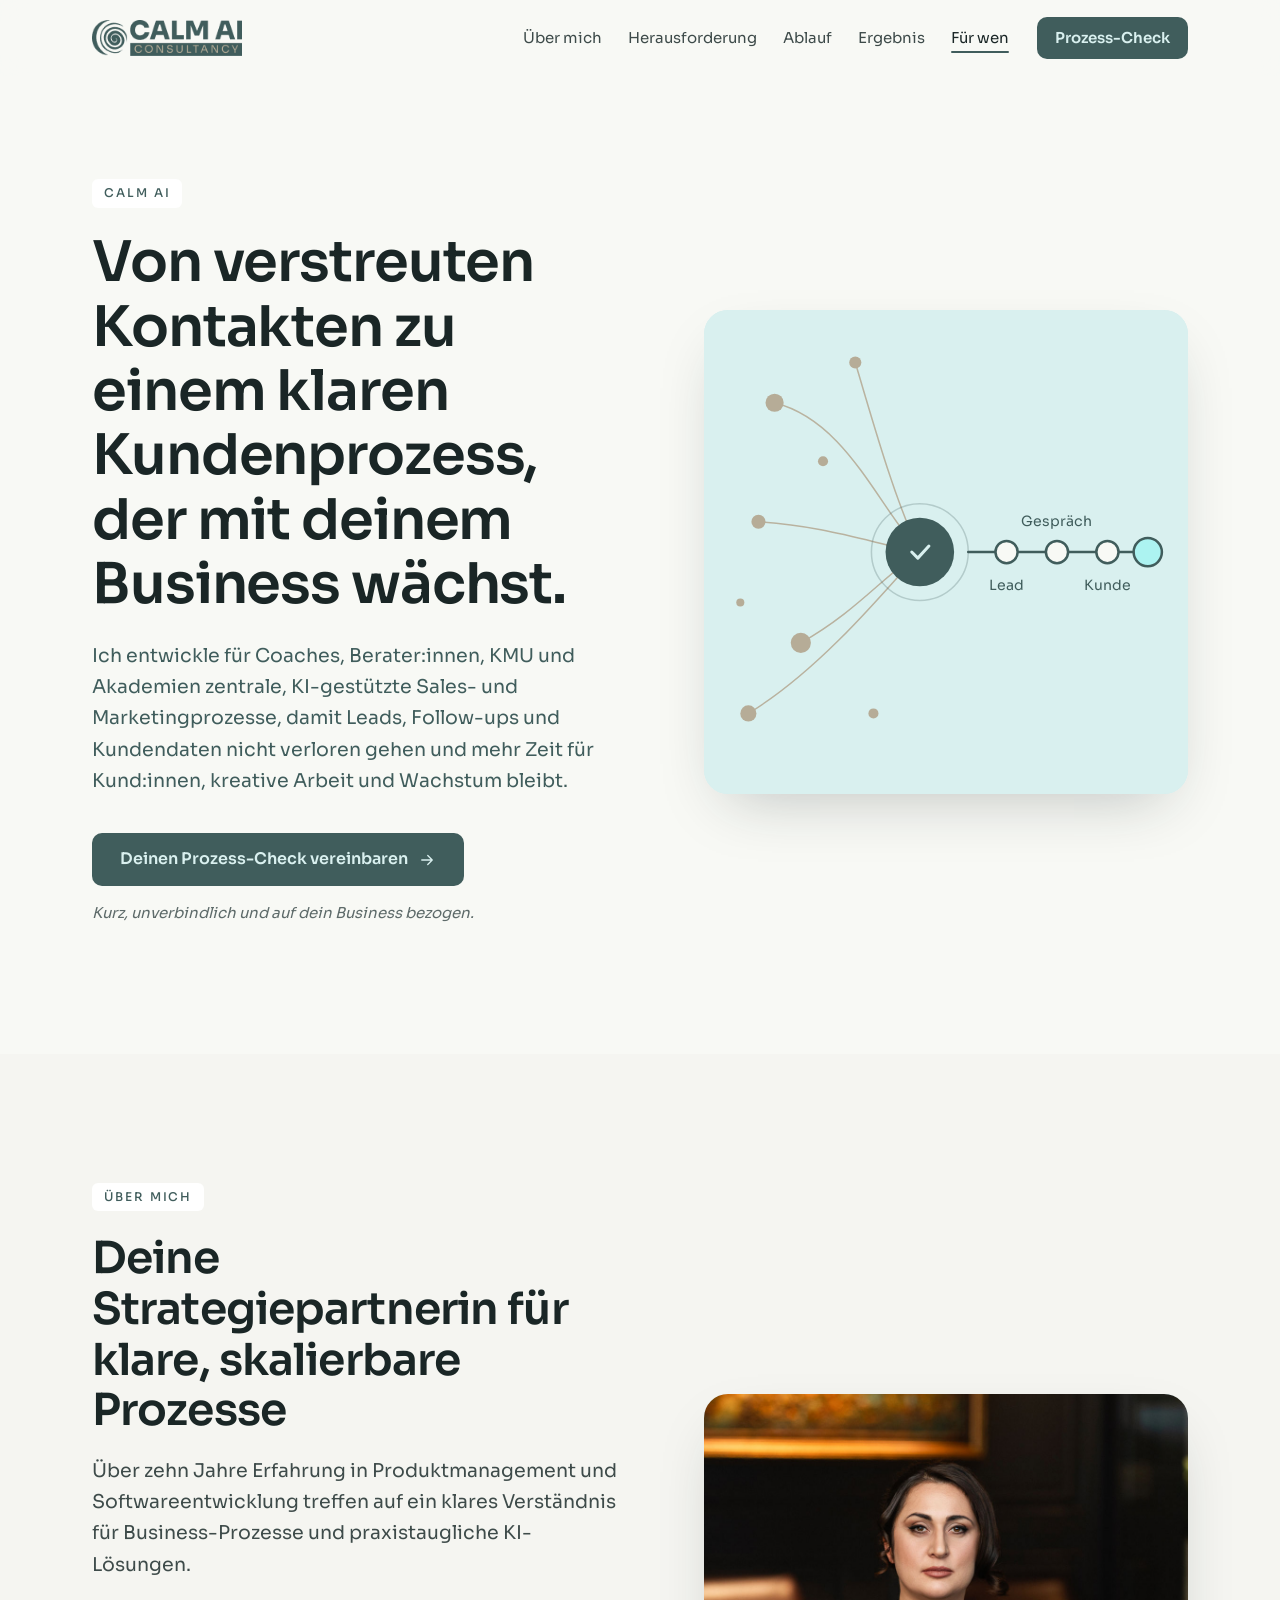
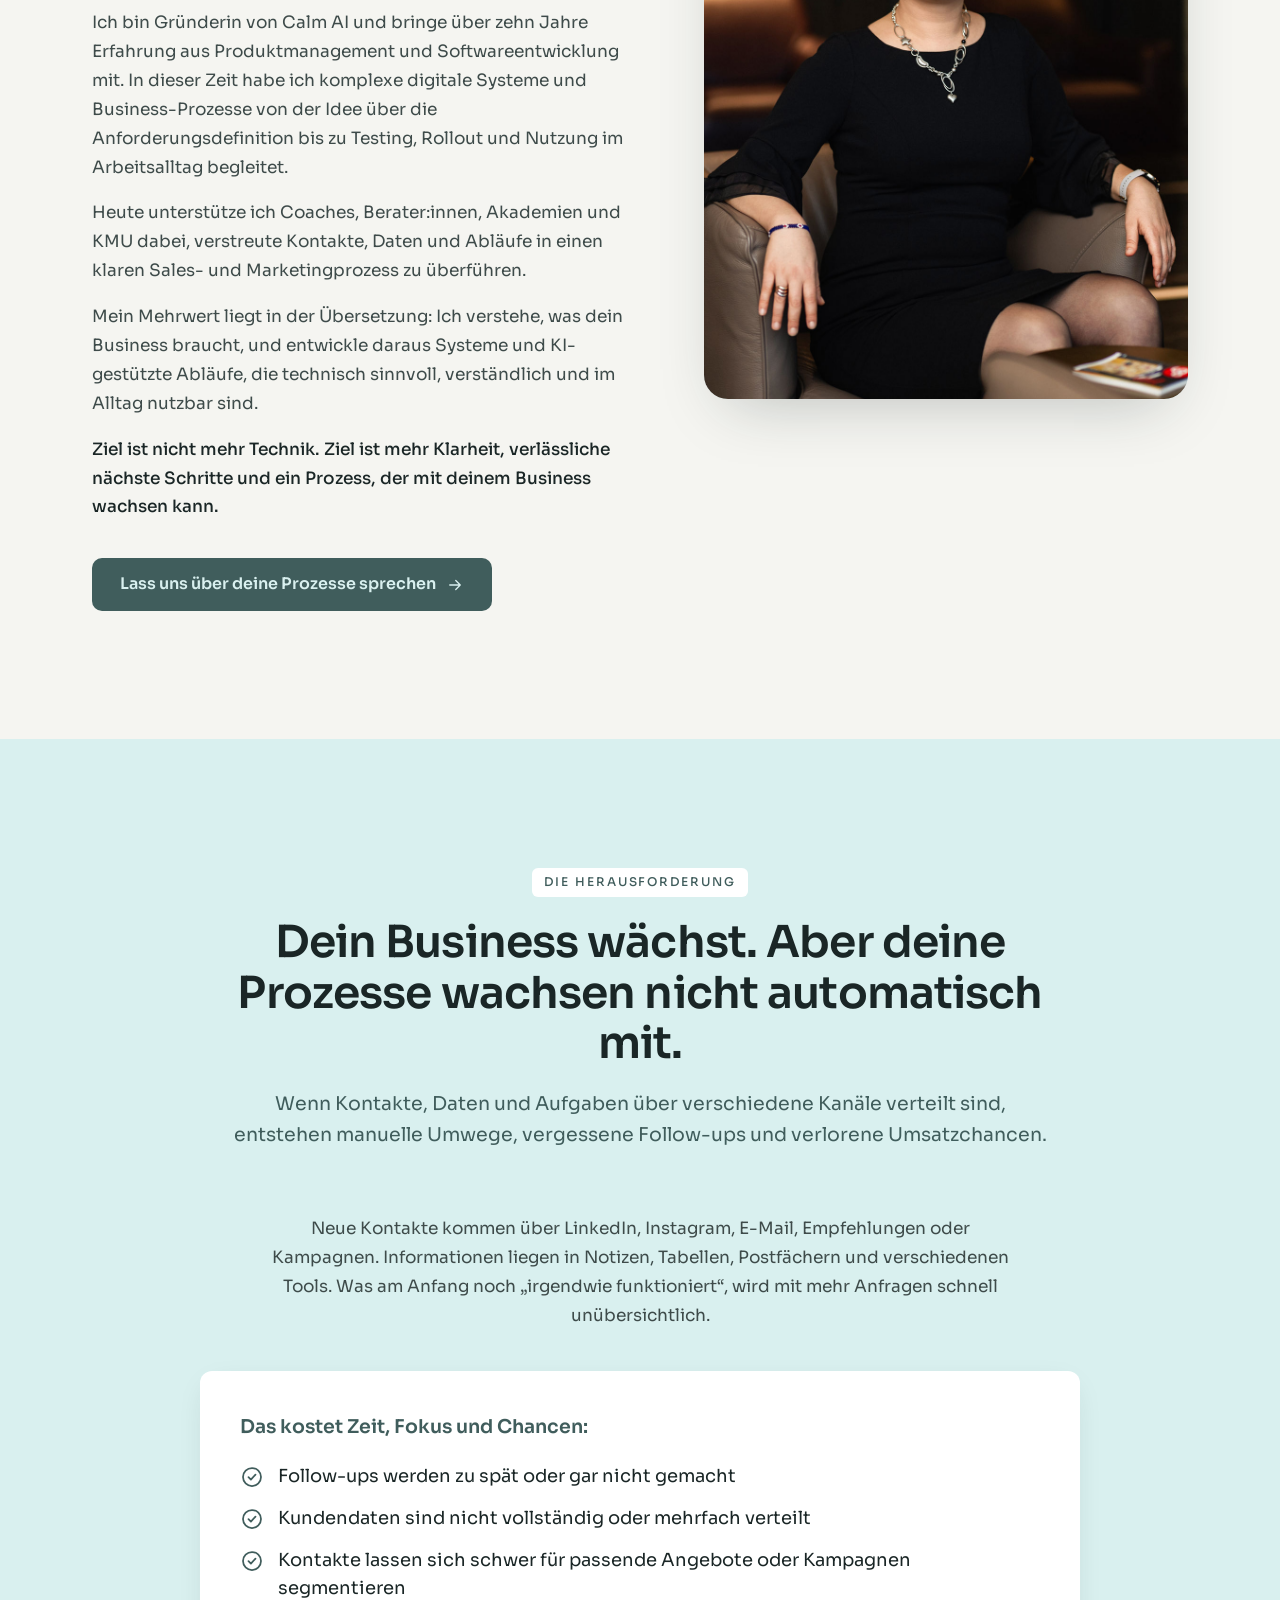
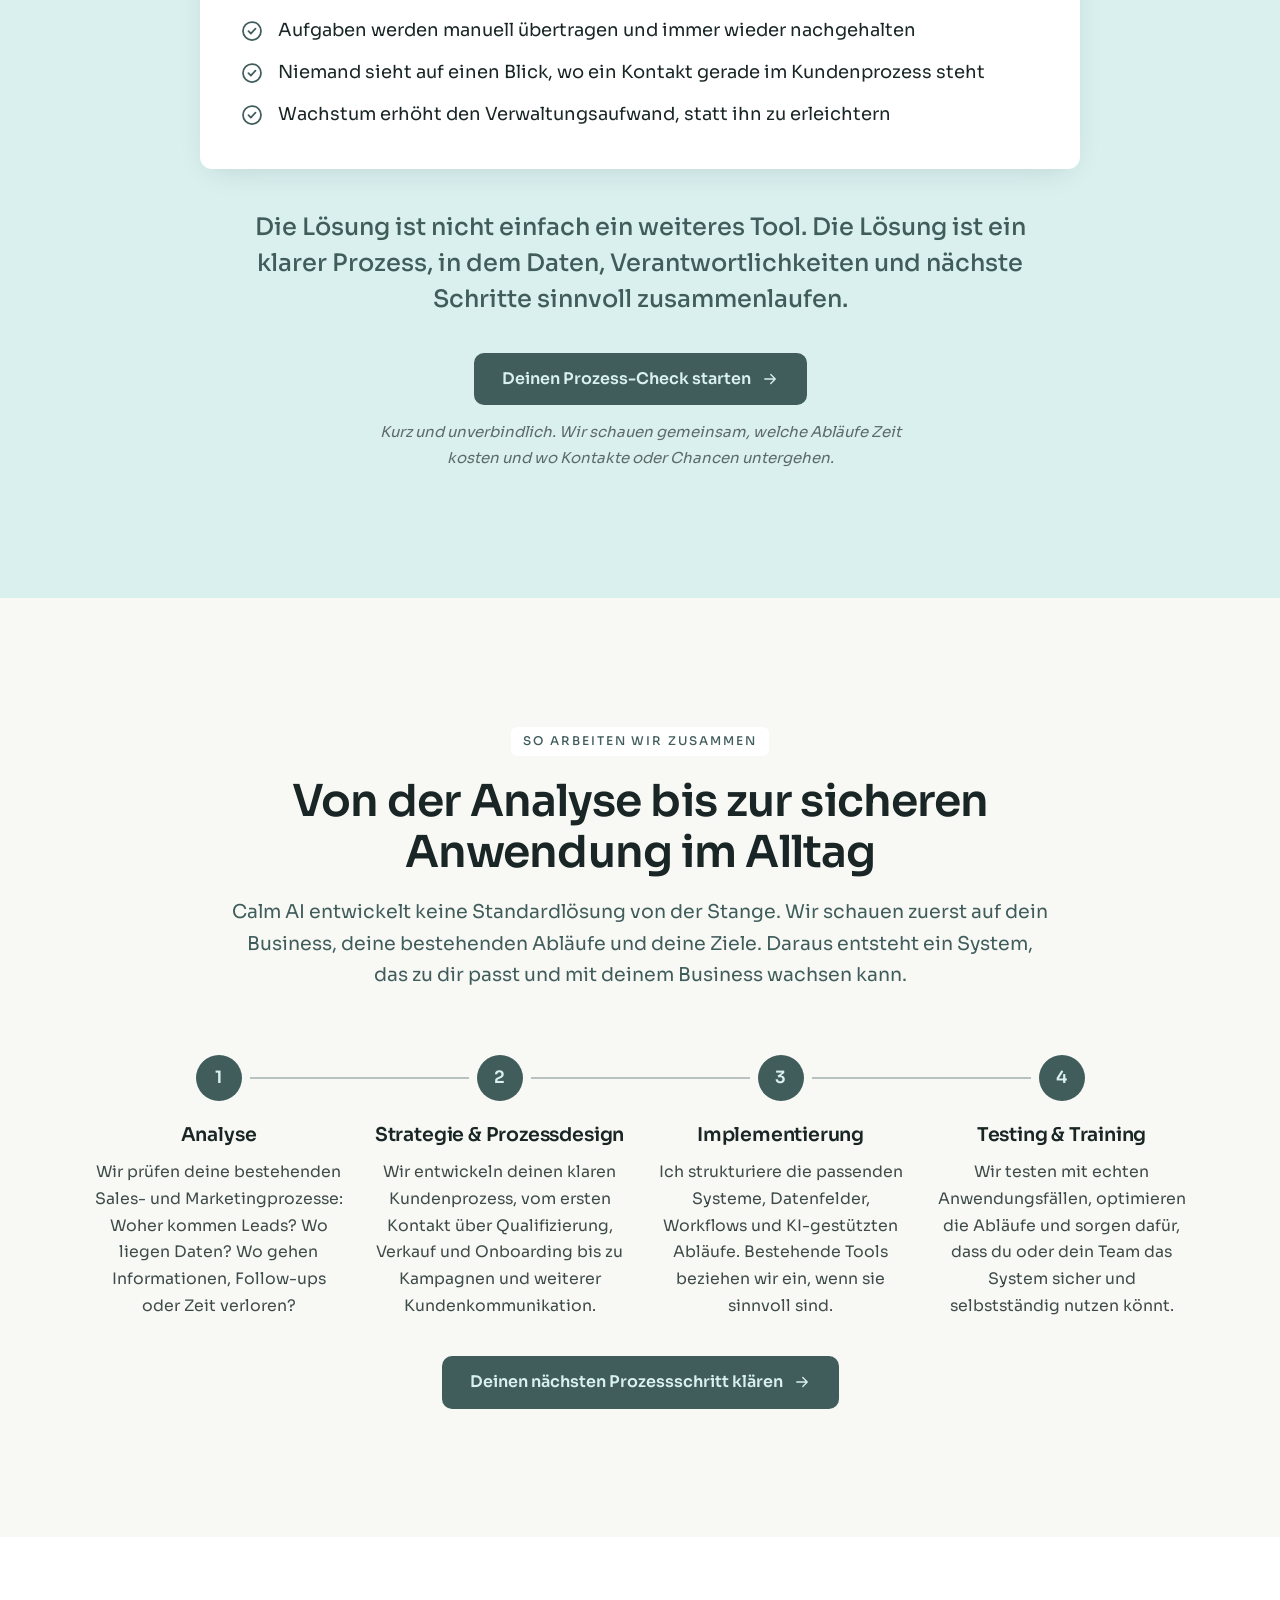
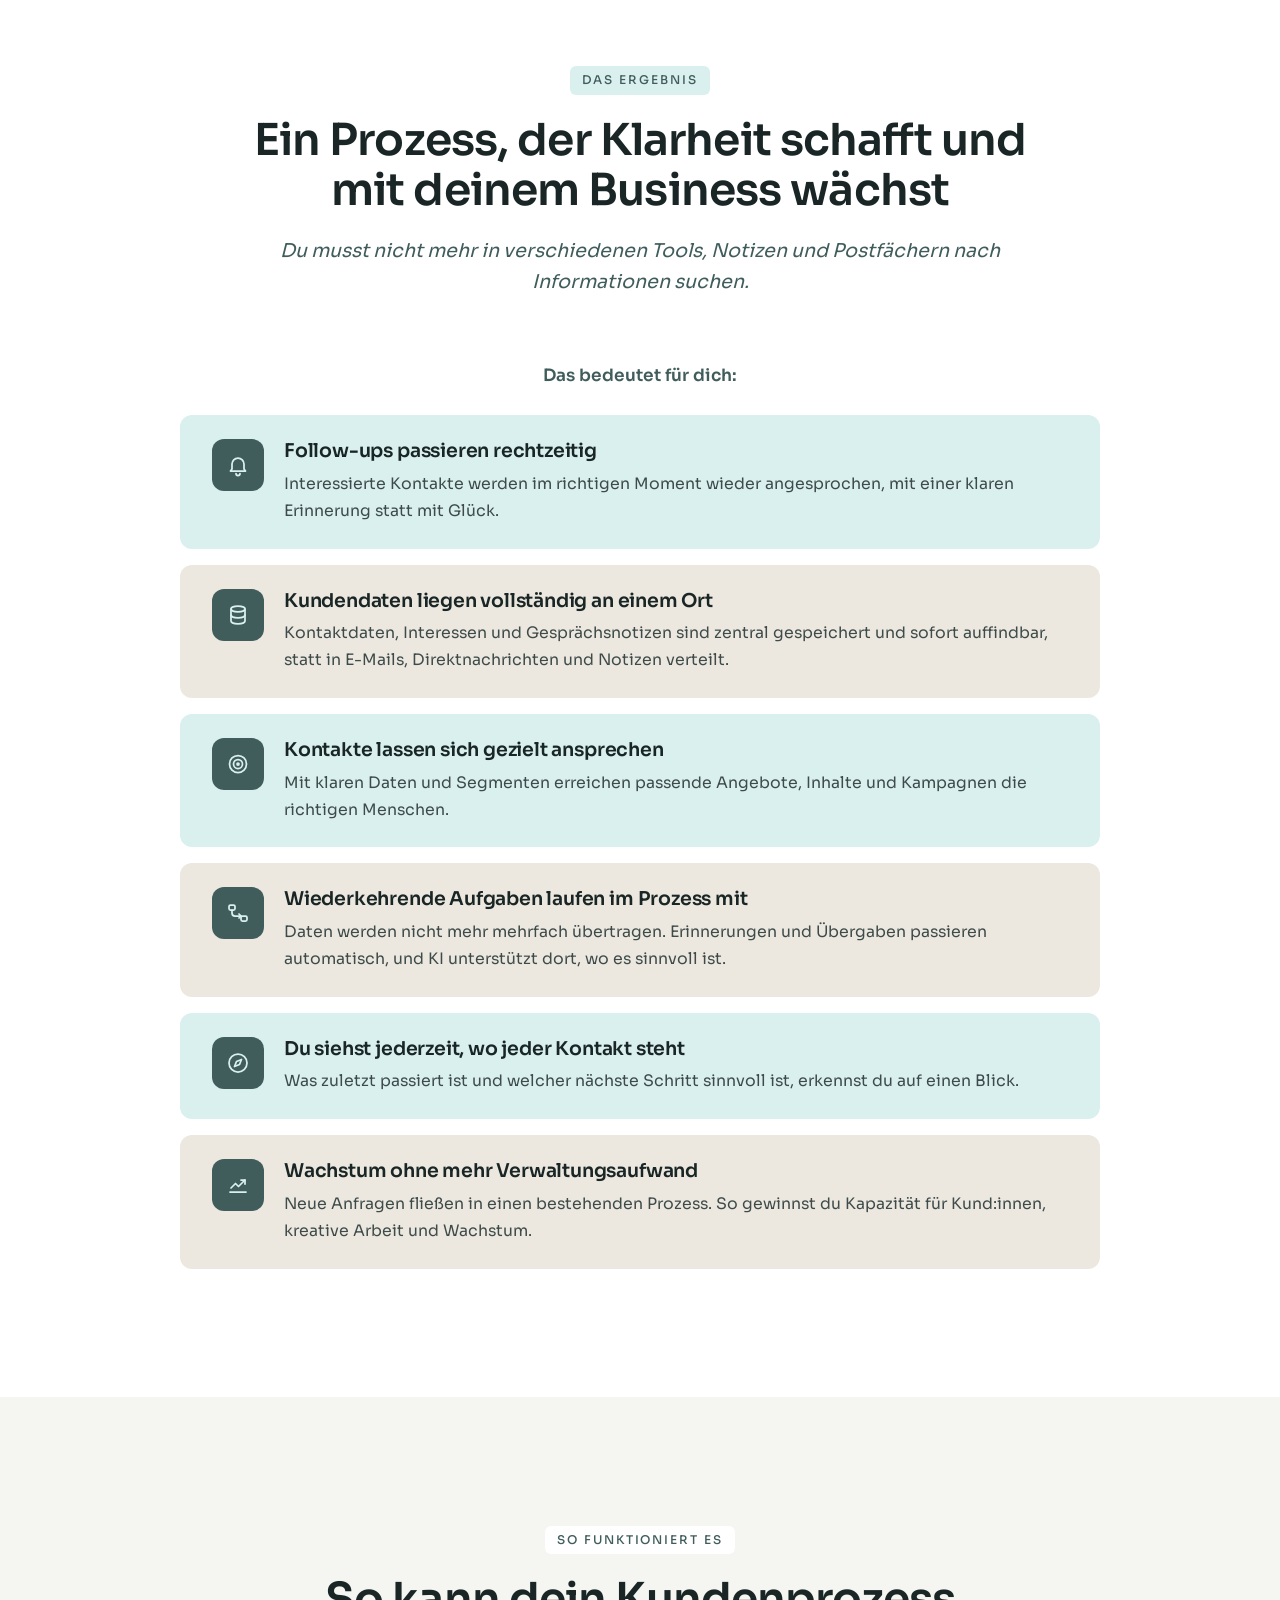
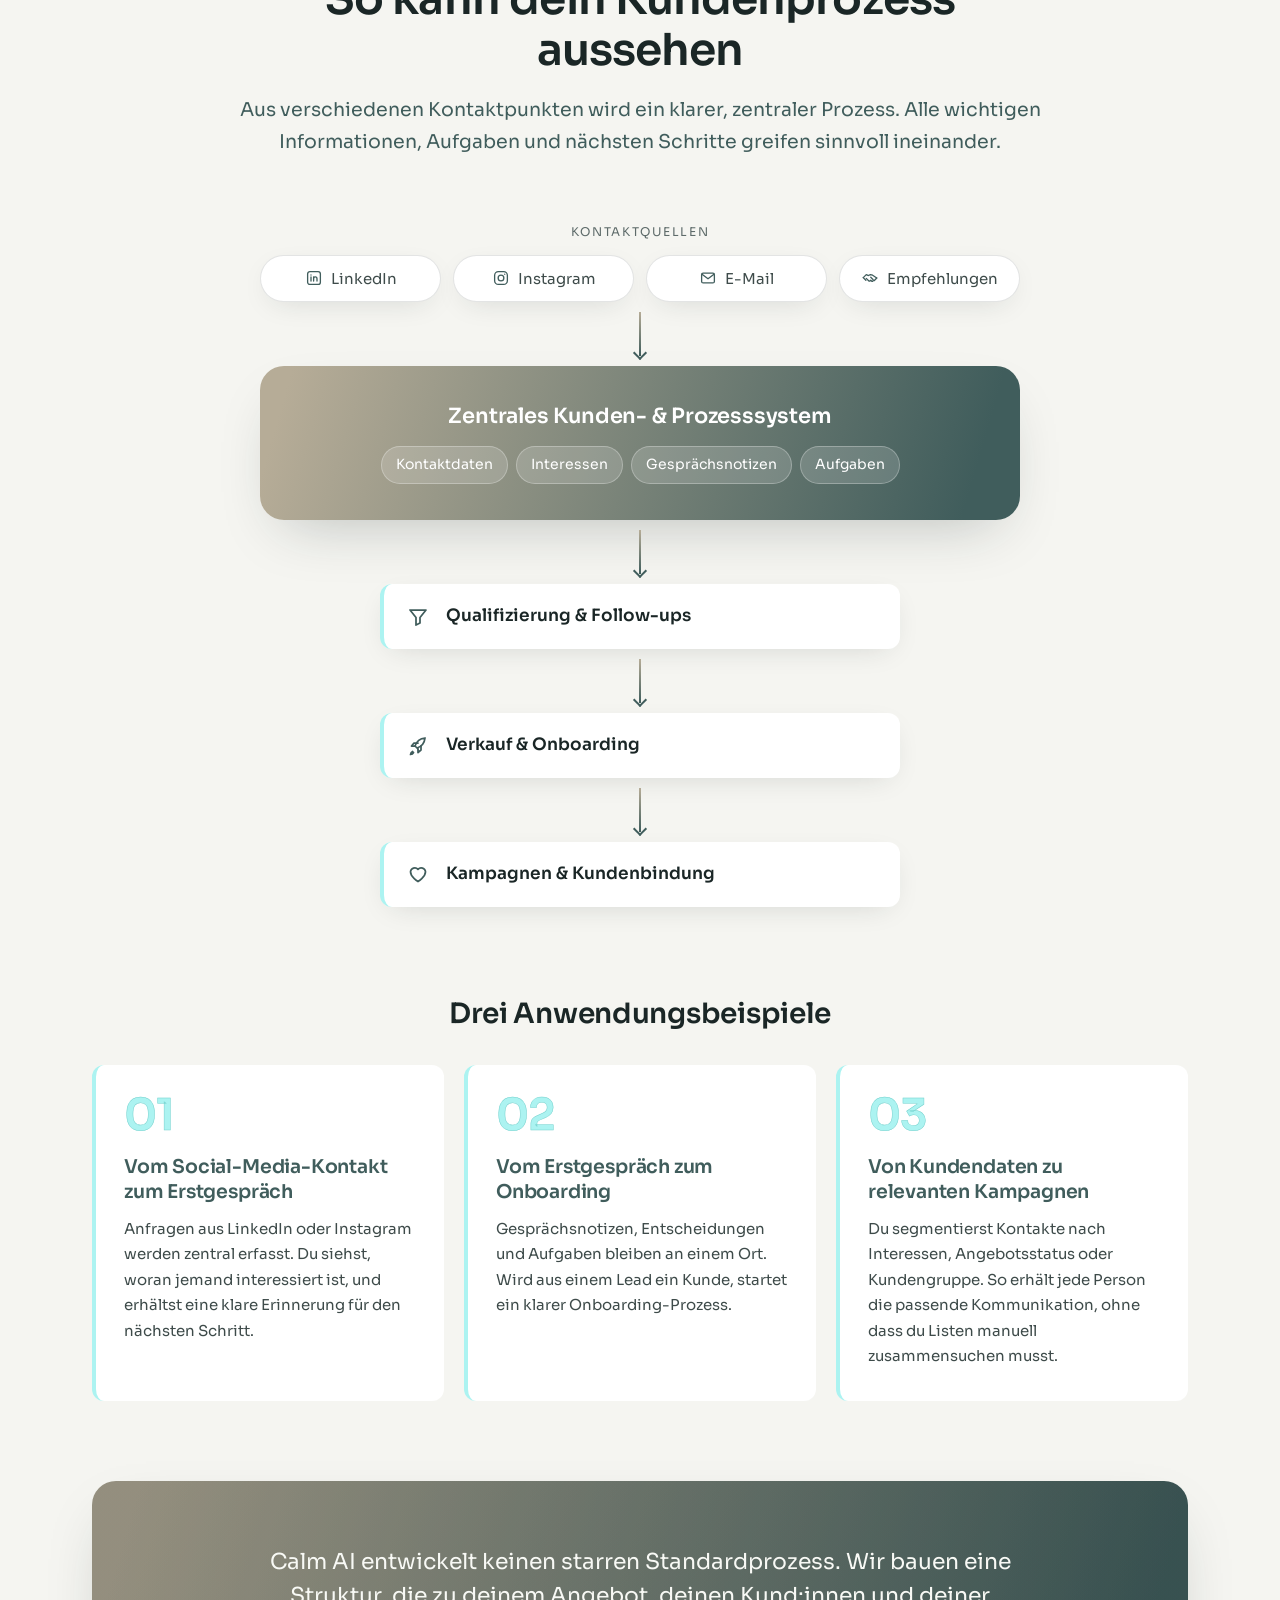
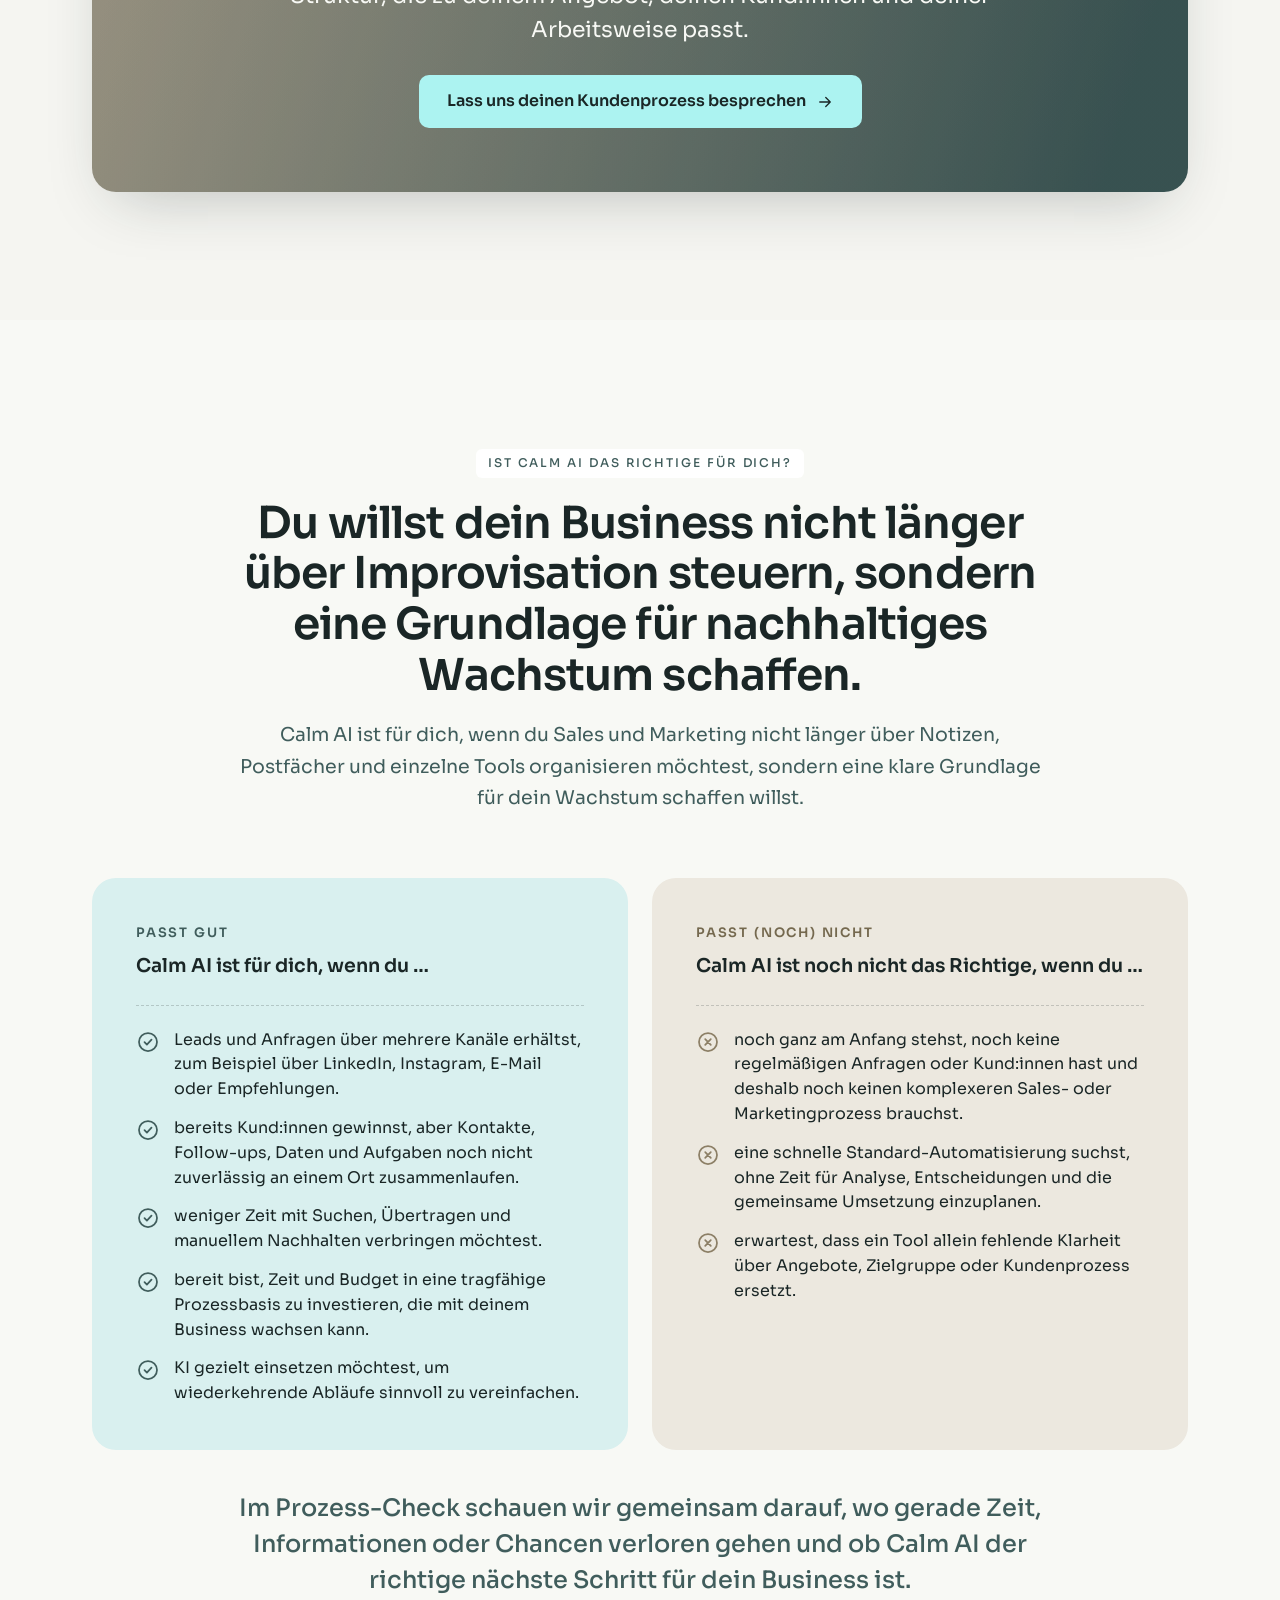
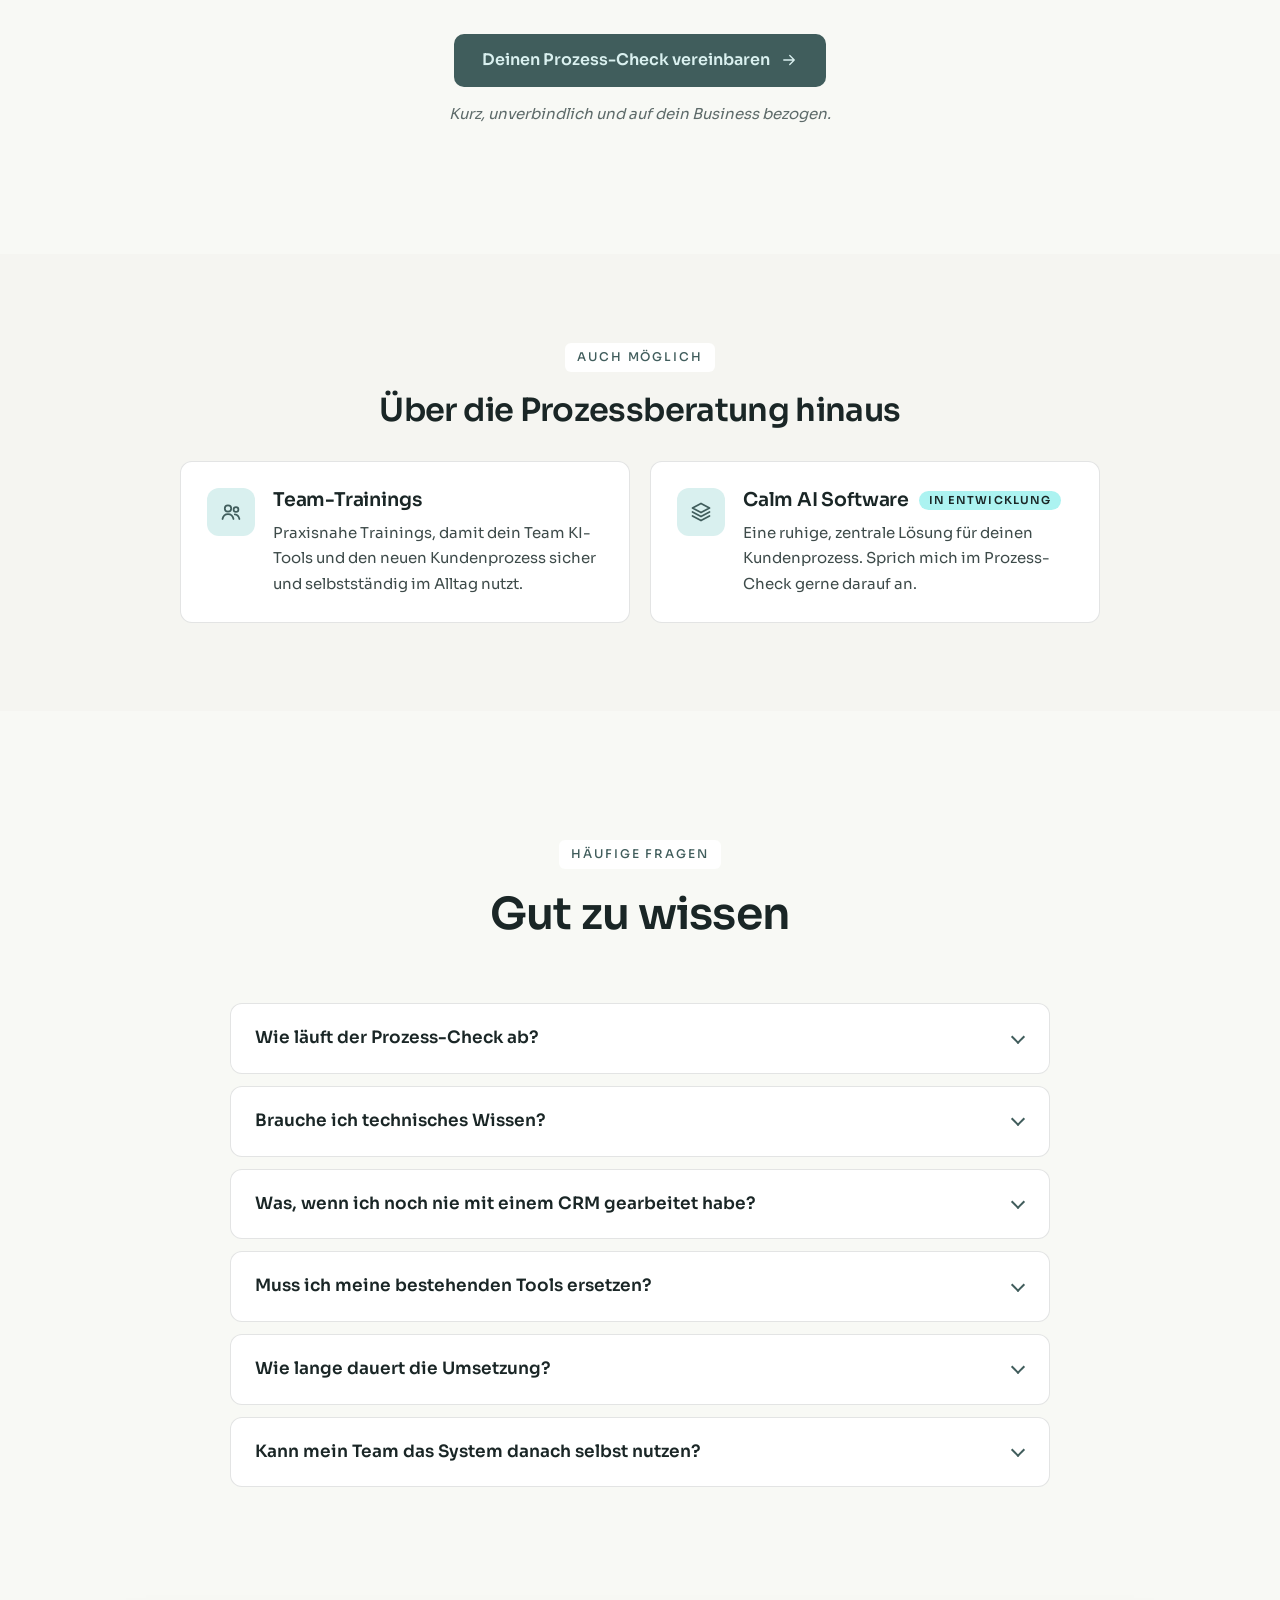
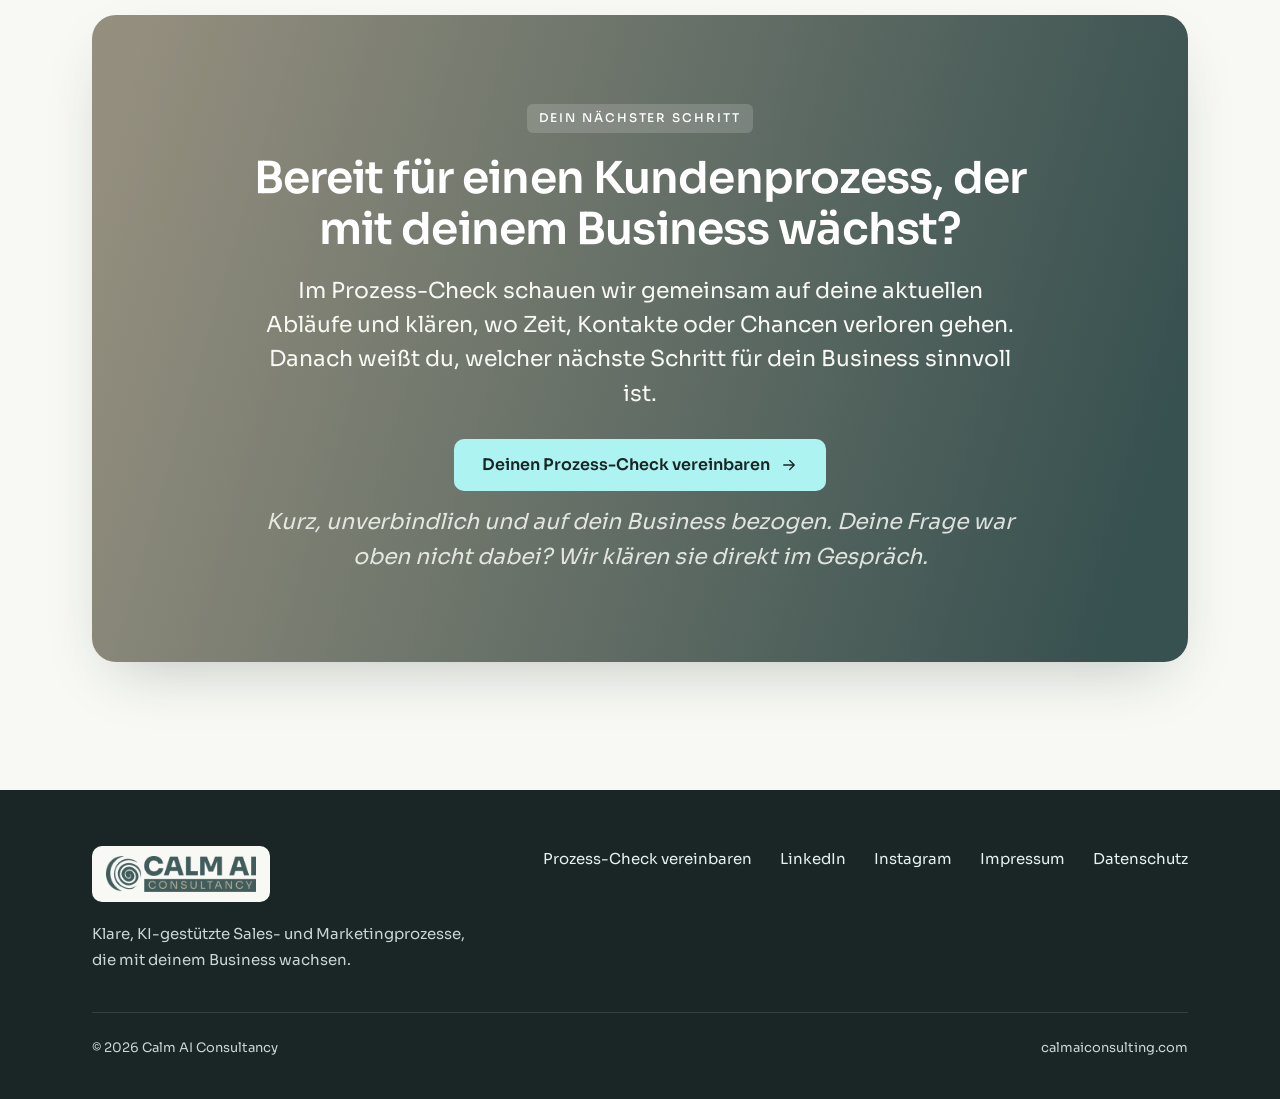
==== public/calm-ai/index.html @ 26cfbd88 "Add Instagram link to Calm AI footer Co-Authored-By: Claude Opus 5.5 <noreply@anthropic.com> Claude-" ====
<!doctype html>
<html lang="de">
<head>
  <meta charset="utf-8">
  <meta name="viewport" content="width=device-width, initial-scale=1">
  <title>Calm AI | Klare, KI-gestützte Sales- und Marketingprozesse</title>
  <meta name="description" content="Calm AI entwickelt für Coaches, Berater:innen, KMU und Akademien zentrale, KI-gestützte Sales- und Marketingprozesse. Vereinbare deinen unverbindlichen Prozess-Check.">
  <link rel="canonical" href="https://calmaiconsulting.com/">
  <meta name="theme-color" content="#F8F9F5">

  <meta property="og:type" content="website">
  <meta property="og:locale" content="de_DE">
  <meta property="og:site_name" content="Calm AI">
  <meta property="og:title" content="Calm AI | Von verstreuten Kontakten zu einem klaren Kundenprozess">
  <meta property="og:description" content="Zentrale, KI-gestützte Sales- und Marketingprozesse, damit Leads, Follow-ups und Kundendaten nicht verloren gehen.">
  <meta property="og:url" content="https://calmaiconsulting.com/">
  <meta property="og:image" content="https://calmaiconsulting.com/assets/img/founder.jpg">

  <link rel="icon" href="assets/img/favicon.svg" type="image/svg+xml">
  <link rel="preload" href="assets/fonts/sora-latin-wght-normal.woff2" as="font" type="font/woff2" crossorigin>
  <link rel="stylesheet" href="assets/css/style.css">

  <script type="application/ld+json">
  {
    "@context": "https://schema.org",
    "@type": "ProfessionalService",
    "name": "Calm AI Consultancy",
    "url": "https://calmaiconsulting.com/",
    "description": "Zentrale, KI-gestützte Sales- und Marketingprozesse für Coaches, Berater:innen, KMU und Akademien.",
    "areaServed": "DE",
    "sameAs": ["https://linkedin.com/company/calm-ai", "https://www.instagram.com/maya.calm.ai.consulting/"]
  }
  </script>
</head>
<body>
  <a class="skip-link" href="#main">Zum Inhalt springen</a>

  <!-- Line-icon set (reusable on other landing pages: <svg class="icon"><use href="#i-check"/></svg>) -->
  <svg width="0" height="0" style="position:absolute" aria-hidden="true">
    <symbol id="i-check" viewBox="0 0 24 24"><circle cx="12" cy="12" r="9"/><path d="m8.5 12.2 2.4 2.4 4.6-5"/></symbol>
    <symbol id="i-x" viewBox="0 0 24 24"><circle cx="12" cy="12" r="9"/><path d="m9.2 9.2 5.6 5.6M14.8 9.2l-5.6 5.6"/></symbol>
    <symbol id="i-arrow" viewBox="0 0 24 24"><path d="M5 12h14M13 6l6 6-6 6"/></symbol>
    <symbol id="i-bell" viewBox="0 0 24 24"><path d="M6 16V11a6 6 0 1 1 12 0v5l1.5 2h-15L6 16Z"/><path d="M10 20.5a2 2 0 0 0 4 0"/></symbol>
    <symbol id="i-database" viewBox="0 0 24 24"><ellipse cx="12" cy="6" rx="7" ry="2.8"/><path d="M5 6v6c0 1.5 3.1 2.8 7 2.8s7-1.3 7-2.8V6"/><path d="M5 12v6c0 1.5 3.1 2.8 7 2.8s7-1.3 7-2.8v-6"/></symbol>
    <symbol id="i-target" viewBox="0 0 24 24"><circle cx="12" cy="12" r="8.5"/><circle cx="12" cy="12" r="4.5"/><circle cx="12" cy="12" r="1"/></symbol>
    <symbol id="i-flow" viewBox="0 0 24 24"><rect x="3" y="4" width="6" height="5" rx="1.5"/><rect x="15" y="15" width="6" height="5" rx="1.5"/><path d="M6 9v3a3 3 0 0 0 3 3h6"/><path d="m13 13 2 2-2 2"/></symbol>
    <symbol id="i-compass" viewBox="0 0 24 24"><circle cx="12" cy="12" r="9"/><path d="m15.5 8.5-2 5-5 2 2-5 5-2Z"/></symbol>
    <symbol id="i-growth" viewBox="0 0 24 24"><path d="M4 19h16"/><path d="m5 15 4.5-4.5 3 3L19 7"/><path d="M15 7h4v4"/></symbol>
    <symbol id="i-users" viewBox="0 0 24 24"><circle cx="9" cy="8.5" r="3.2"/><path d="M3.5 19c.6-3.2 2.8-5 5.5-5s4.9 1.8 5.5 5"/><circle cx="17" cy="9.5" r="2.4"/><path d="M15.8 14.3c2.3.2 4 1.8 4.6 4.7"/></symbol>
    <symbol id="i-layers" viewBox="0 0 24 24"><path d="m12 3.5 8.5 4.5-8.5 4.5L3.5 8 12 3.5Z"/><path d="m3.5 12 8.5 4.5 8.5-4.5"/><path d="m3.5 16 8.5 4.5 8.5-4.5"/></symbol>
    <symbol id="i-linkedin" viewBox="0 0 24 24"><rect x="3.5" y="3.5" width="17" height="17" rx="3"/><path d="M8 10.5V16M8 8v.01M11.5 16v-5.5M11.5 13c0-1.7 1-2.6 2.3-2.6s2.2.9 2.2 2.6v3"/></symbol>
    <symbol id="i-instagram" viewBox="0 0 24 24"><rect x="3.5" y="3.5" width="17" height="17" rx="5"/><circle cx="12" cy="12" r="3.8"/><path d="M17 7v.01"/></symbol>
    <symbol id="i-mail" viewBox="0 0 24 24"><rect x="3.5" y="5.5" width="17" height="13" rx="2"/><path d="m4 7 8 6 8-6"/></symbol>
    <symbol id="i-handshake" viewBox="0 0 24 24"><path d="M3 11.5 7 7.5l3 1.2 2.5-1.2 3 .8L21 12"/><path d="m7 12.5 3.2 3.2a1.5 1.5 0 0 0 2.1 0l.7-.7 1 1a1.4 1.4 0 0 0 2-2L13 11"/><path d="M3 11.5 6.5 15M21 12l-3.2 3.3"/></symbol>
    <symbol id="i-filter" viewBox="0 0 24 24"><path d="M4 5h16l-6 7.5V18l-4 2v-7.5L4 5Z"/></symbol>
    <symbol id="i-rocket" viewBox="0 0 24 24"><path d="M12 15 9 12c1.5-4.5 4.5-7.5 10-8-.5 5.5-3.5 8.5-8 10Z"/><path d="M9 12H5.5l2.5-3h4M12 15v3.5l3-2.5v-4"/><path d="M6.5 17.5c-1 .5-1.8 1.5-2 3 1.5-.2 2.5-1 3-2"/></symbol>
    <symbol id="i-heart" viewBox="0 0 24 24"><path d="M12 19.5s-7.5-4.4-7.5-9.7A4.3 4.3 0 0 1 12 7.3a4.3 4.3 0 0 1 7.5 2.5c0 5.3-7.5 9.7-7.5 9.7Z"/></symbol>
    <symbol id="i-play" viewBox="0 0 24 24"><path d="M8 5.5v13l10.5-6.5L8 5.5Z" fill="currentColor"/></symbol>
    <symbol id="i-photo" viewBox="0 0 24 24"><rect x="3.5" y="5" width="17" height="14" rx="2"/><circle cx="9" cy="10" r="1.8"/><path d="m20.5 16-5-5-8 8"/></symbol>
    <symbol id="i-menu" viewBox="0 0 24 24"><path d="M4 7h16M4 12h16M4 17h16"/></symbol>
    <symbol id="i-close" viewBox="0 0 24 24"><path d="M6 6l12 12M18 6 6 18"/></symbol>
  </svg>

  <!-- ============ HEADER ============ -->
  <header class="header" id="top">
    <div class="container header__inner">
      <a class="logo" href="#top" aria-label="Calm AI Consultancy, zum Seitenanfang">
        <img src="assets/img/calmai-logo.png" alt="Calm AI Consultancy" width="188" height="45">
      </a>
      <button class="nav-toggle" type="button" aria-expanded="false" aria-controls="site-nav" aria-label="Menü öffnen">
        <svg class="icon icon-open"><use href="#i-menu"/></svg>
        <svg class="icon icon-close"><use href="#i-close"/></svg>
      </button>
      <nav class="nav" id="site-nav" aria-label="Hauptnavigation">
        <ul class="nav__list">
          <li><a href="#ueber-mich">Über mich</a></li>
          <li><a href="#herausforderung">Herausforderung</a></li>
          <li><a href="#ablauf">Ablauf</a></li>
          <li><a href="#ergebnis">Ergebnis</a></li>
          <li><a href="#fuer-wen">Für wen</a></li>
        </ul>
        <a class="btn btn--sm" href="prozess-check/">Prozess-Check</a>
      </nav>
    </div>
  </header>

  <main id="main">

    <!-- ============ 1. HERO ============ -->
    <section class="hero" aria-labelledby="hero-title">
      <div class="container split">
        <div>
          <span class="label">Calm AI</span>
          <h1 id="hero-title">Von verstreuten Kontakten zu einem klaren Kundenprozess, der mit deinem Business wächst.</h1>
          <p class="lead">Ich entwickle für Coaches, Berater:innen, KMU und Akademien zentrale, KI-gestützte Sales- und Marketingprozesse, damit Leads, Follow-ups und Kundendaten nicht verloren gehen und mehr Zeit für Kund:innen, kreative Arbeit und Wachstum bleibt.</p>
          <div class="cta">
            <a class="btn" href="prozess-check/">Deinen Prozess-Check vereinbaren <svg class="icon"><use href="#i-arrow"/></svg></a>
            <p class="cta__note">Kurz, unverbindlich und auf dein Business bezogen.</p>
          </div>
        </div>

        <!-- Visual: scattered contacts (sand) become one calm, ordered path (teal) -->
        <div class="hero__visual reveal" aria-hidden="true">
          <svg viewBox="0 0 480 480" preserveAspectRatio="xMidYMid slice">
            <rect width="480" height="480" fill="#D9F0EF"/>
            <g fill="none" stroke="#B6AC97" stroke-width="1.5" stroke-linecap="round" opacity=".9">
              <path d="M70 92C140 110 170 190 214 240"/>
              <path d="M54 210C120 214 170 232 214 240"/>
              <path d="M96 330C150 300 180 262 214 240"/>
              <path d="M150 52C170 120 190 190 214 240"/>
              <path d="M44 400C110 360 170 290 214 240"/>
            </g>
            <g fill="#B6AC97">
              <circle cx="70" cy="92" r="9"/><circle cx="54" cy="210" r="7"/><circle cx="96" cy="330" r="10"/>
              <circle cx="150" cy="52" r="6"/><circle cx="44" cy="400" r="8"/><circle cx="118" cy="150" r="5"/>
              <circle cx="36" cy="290" r="4"/><circle cx="168" cy="400" r="5"/>
            </g>
            <circle cx="214" cy="240" r="34" fill="#405D5C"/>
            <circle cx="214" cy="240" r="48" fill="none" stroke="#405D5C" stroke-opacity=".25" stroke-width="1.5"/>
            <path d="M206 240l6 6 11-12" fill="none" stroke="#D9F0EF" stroke-width="3" stroke-linecap="round" stroke-linejoin="round"/>
            <path d="M262 240H440" stroke="#405D5C" stroke-width="2.5" stroke-linecap="round"/>
            <g fill="#F8F9F5" stroke="#405D5C" stroke-width="2.5">
              <circle cx="300" cy="240" r="11"/><circle cx="350" cy="240" r="11"/><circle cx="400" cy="240" r="11"/>
            </g>
            <circle cx="440" cy="240" r="14" fill="#ACF3F1" stroke="#405D5C" stroke-width="2.5"/>
            <g font-family="Sora, sans-serif" font-size="14" fill="#405D5C" text-anchor="middle">
              <text x="300" y="278">Lead</text><text x="350" y="214">Gespräch</text><text x="400" y="278">Kunde</text>
            </g>
          </svg>
        </div>
      </div>
    </section>

    <!-- ============ OPTIONAL VIDEO (45 to 75 s) ============
         To activate: put the YouTube ID into data-youtube-id and remove the "hidden" attribute.
         The video only loads after a click (youtube-nocookie.com), which keeps the page fast and GDPR friendly. -->
    <section class="video" aria-label="Video: Calm AI in 60 Sekunden" data-youtube-id="" hidden>
      <div class="container">
        <div class="video__frame">
          <button class="video__poster" type="button">
            <span class="video__play"><svg class="icon"><use href="#i-play"/></svg></span>
            <strong>Calm AI in 60 Sekunden</strong>
            <span class="video__hint">Beim Abspielen wird das Video von YouTube geladen. Dabei werden Daten an YouTube übertragen.</span>
          </button>
        </div>
      </div>
    </section>

    <!-- ============ 2. ÜBER MICH ============ -->
    <section class="section section--stone about" id="ueber-mich" aria-labelledby="about-title">
      <div class="container split">
        <div class="about__text reveal">
          <span class="label">Über mich</span>
          <h2 id="about-title">Deine Strategiepartnerin für klare, skalierbare Prozesse</h2>
          <p class="lead">Über zehn Jahre Erfahrung in Produktmanagement und Softwareentwicklung treffen auf ein klares Verständnis für Business-Prozesse und praxistaugliche KI-Lösungen.</p>
          <p>Ich bin Gründerin von Calm AI und bringe über zehn Jahre Erfahrung aus Produktmanagement und Softwareentwicklung mit. In dieser Zeit habe ich komplexe digitale Systeme und Business-Prozesse von der Idee über die Anforderungsdefinition bis zu Testing, Rollout und Nutzung im Arbeitsalltag begleitet.</p>
          <p>Heute unterstütze ich Coaches, Berater:innen, Akademien und KMU dabei, verstreute Kontakte, Daten und Abläufe in einen klaren Sales- und Marketingprozess zu überführen.</p>
          <p>Mein Mehrwert liegt in der Übersetzung: Ich verstehe, was dein Business braucht, und entwickle daraus Systeme und KI-gestützte Abläufe, die technisch sinnvoll, verständlich und im Alltag nutzbar sind.</p>
          <p class="about__claim">Ziel ist nicht mehr Technik. Ziel ist mehr Klarheit, verlässliche nächste Schritte und ein Prozess, der mit deinem Business wachsen kann.</p>
          <div class="cta">
            <a class="btn" href="prozess-check/">Lass uns über deine Prozesse sprechen <svg class="icon"><use href="#i-arrow"/></svg></a>
          </div>
        </div>
        <figure class="portrait reveal" style="margin:0">
          <img src="assets/img/founder.jpg" alt="Porträt der Gründerin von Calm AI" width="1024" height="1433" loading="lazy" style="object-position:50% 20%">
          <div class="portrait__placeholder"><svg class="icon"><use href="#i-photo"/></svg>Porträtfoto folgt<br><small>assets/img/founder.jpg</small></div>
        </figure>
      </div>
    </section>

    <!-- ============ 3. DIE HERAUSFORDERUNG ============ -->
    <section class="section section--mint" id="herausforderung" aria-labelledby="challenge-title">
      <div class="container">
        <div class="section__head reveal">
          <span class="label">Die Herausforderung</span>
          <h2 id="challenge-title">Dein Business wächst. Aber deine Prozesse wachsen nicht automatisch mit.</h2>
          <p class="lead">Wenn Kontakte, Daten und Aufgaben über verschiedene Kanäle verteilt sind, entstehen manuelle Umwege, vergessene Follow-ups und verlorene Umsatzchancen.</p>
        </div>
        <p class="prose-center reveal">Neue Kontakte kommen über LinkedIn, Instagram, E-Mail, Empfehlungen oder Kampagnen. Informationen liegen in Notizen, Tabellen, Postfächern und verschiedenen Tools. Was am Anfang noch „irgendwie funktioniert“, wird mit mehr Anfragen schnell unübersichtlich.</p>

        <div class="box reveal">
          <p class="box__title">Das kostet Zeit, Fokus und Chancen:</p>
          <ul class="checklist">
            <li><svg class="icon"><use href="#i-check"/></svg>Follow-ups werden zu spät oder gar nicht gemacht</li>
            <li><svg class="icon"><use href="#i-check"/></svg>Kundendaten sind nicht vollständig oder mehrfach verteilt</li>
            <li><svg class="icon"><use href="#i-check"/></svg>Kontakte lassen sich schwer für passende Angebote oder Kampagnen segmentieren</li>
            <li><svg class="icon"><use href="#i-check"/></svg>Aufgaben werden manuell übertragen und immer wieder nachgehalten</li>
            <li><svg class="icon"><use href="#i-check"/></svg>Niemand sieht auf einen Blick, wo ein Kontakt gerade im Kundenprozess steht</li>
            <li><svg class="icon"><use href="#i-check"/></svg>Wachstum erhöht den Verwaltungsaufwand, statt ihn zu erleichtern</li>
          </ul>
        </div>

        <p class="statement reveal">Die Lösung ist nicht einfach ein weiteres Tool. Die Lösung ist ein klarer Prozess, in dem Daten, Verantwortlichkeiten und nächste Schritte sinnvoll zusammenlaufen.</p>
        <div class="cta cta--center">
          <a class="btn" href="prozess-check/">Deinen Prozess-Check starten <svg class="icon"><use href="#i-arrow"/></svg></a>
          <p class="cta__note">Kurz und unverbindlich. Wir schauen gemeinsam, welche Abläufe Zeit kosten und wo Kontakte oder Chancen untergehen.</p>
        </div>
      </div>
    </section>

    <!-- ============ 4. SO ARBEITEN WIR ZUSAMMEN ============ -->
    <section class="section section--cream" id="ablauf" aria-labelledby="how-title">
      <div class="container">
        <div class="section__head reveal">
          <span class="label">So arbeiten wir zusammen</span>
          <h2 id="how-title">Von der Analyse bis zur sicheren Anwendung im Alltag</h2>
          <p class="lead">Calm AI entwickelt keine Standardlösung von der Stange. Wir schauen zuerst auf dein Business, deine bestehenden Abläufe und deine Ziele. Daraus entsteht ein System, das zu dir passt und mit deinem Business wachsen kann.</p>
        </div>
        <ol class="steps reveal" style="list-style:none;padding:0;margin:0">
          <li class="step">
            <span class="step__num">1</span>
            <h3>Analyse</h3>
            <p>Wir prüfen deine bestehenden Sales- und Marketingprozesse: Woher kommen Leads? Wo liegen Daten? Wo gehen Informationen, Follow-ups oder Zeit verloren?</p>
          </li>
          <li class="step">
            <span class="step__num">2</span>
            <h3>Strategie &amp; Prozessdesign</h3>
            <p>Wir entwickeln deinen klaren Kundenprozess, vom ersten Kontakt über Qualifizierung, Verkauf und Onboarding bis zu Kampagnen und weiterer Kundenkommunikation.</p>
          </li>
          <li class="step">
            <span class="step__num">3</span>
            <h3>Implementierung</h3>
            <p>Ich strukturiere die passenden Systeme, Datenfelder, Workflows und KI-gestützten Abläufe. Bestehende Tools beziehen wir ein, wenn sie sinnvoll sind.</p>
          </li>
          <li class="step">
            <span class="step__num">4</span>
            <h3>Testing &amp; Training</h3>
            <p>Wir testen mit echten Anwendungsfällen, optimieren die Abläufe und sorgen dafür, dass du oder dein Team das System sicher und selbstständig nutzen könnt.</p>
          </li>
        </ol>
        <div class="cta cta--center">
          <a class="btn" href="prozess-check/">Deinen nächsten Prozessschritt klären <svg class="icon"><use href="#i-arrow"/></svg></a>
        </div>
      </div>
    </section>

    <!-- ============ 5. DAS ERGEBNIS ============
         Rewritten as outcomes (the doc listed the pain points from section 3 here). -->
    <section class="section section--white" id="ergebnis" aria-labelledby="result-title">
      <div class="container">
        <div class="section__head reveal">
          <span class="label">Das Ergebnis</span>
          <h2 id="result-title">Ein Prozess, der Klarheit schafft und mit deinem Business wächst</h2>
          <p class="lead"><em>Du musst nicht mehr in verschiedenen Tools, Notizen und Postfächern nach Informationen suchen.</em></p>
        </div>
        <p class="result-intro">Das bedeutet für dich:</p>
        <div class="feature-list">
          <article class="feature reveal">
            <span class="feature__icon"><svg class="icon"><use href="#i-bell"/></svg></span>
            <div><h3>Follow-ups passieren rechtzeitig</h3><p>Interessierte Kontakte werden im richtigen Moment wieder angesprochen, mit einer klaren Erinnerung statt mit Glück.</p></div>
          </article>
          <article class="feature reveal">
            <span class="feature__icon"><svg class="icon"><use href="#i-database"/></svg></span>
            <div><h3>Kundendaten liegen vollständig an einem Ort</h3><p>Kontaktdaten, Interessen und Gesprächsnotizen sind zentral gespeichert und sofort auffindbar, statt in E-Mails, Direktnachrichten und Notizen verteilt.</p></div>
          </article>
          <article class="feature reveal">
            <span class="feature__icon"><svg class="icon"><use href="#i-target"/></svg></span>
            <div><h3>Kontakte lassen sich gezielt ansprechen</h3><p>Mit klaren Daten und Segmenten erreichen passende Angebote, Inhalte und Kampagnen die richtigen Menschen.</p></div>
          </article>
          <article class="feature reveal">
            <span class="feature__icon"><svg class="icon"><use href="#i-flow"/></svg></span>
            <div><h3>Wiederkehrende Aufgaben laufen im Prozess mit</h3><p>Daten werden nicht mehr mehrfach übertragen. Erinnerungen und Übergaben passieren automatisch, und KI unterstützt dort, wo es sinnvoll ist.</p></div>
          </article>
          <article class="feature reveal">
            <span class="feature__icon"><svg class="icon"><use href="#i-compass"/></svg></span>
            <div><h3>Du siehst jederzeit, wo jeder Kontakt steht</h3><p>Was zuletzt passiert ist und welcher nächste Schritt sinnvoll ist, erkennst du auf einen Blick.</p></div>
          </article>
          <article class="feature reveal">
            <span class="feature__icon"><svg class="icon"><use href="#i-growth"/></svg></span>
            <div><h3>Wachstum ohne mehr Verwaltungsaufwand</h3><p>Neue Anfragen fließen in einen bestehenden Prozess. So gewinnst du Kapazität für Kund:innen, kreative Arbeit und Wachstum.</p></div>
          </article>
        </div>
      </div>
    </section>

    <!-- ============ 6. KUNDENPROZESS ============ -->
    <section class="section section--stone" id="kundenprozess" aria-labelledby="process-title">
      <div class="container">
        <div class="section__head reveal">
          <span class="label">So funktioniert es</span>
          <h2 id="process-title">So kann dein Kundenprozess aussehen</h2>
          <p class="lead">Aus verschiedenen Kontaktpunkten wird ein klarer, zentraler Prozess. Alle wichtigen Informationen, Aufgaben und nächsten Schritte greifen sinnvoll ineinander.</p>
        </div>

        <!-- Process graphic built in HTML (responsive, readable on mobile).
             To use the AI-generated image instead, replace this .flow block with:
             <figure class="flow-image"><img src="assets/img/kundenprozess.jpg" alt="..."></figure> -->
        <div class="flow reveal" role="img" aria-label="Kontaktquellen LinkedIn, Instagram, E-Mail und Empfehlungen fließen in ein zentrales Kunden- und Prozesssystem. Von dort folgen Qualifizierung und Follow-ups, Verkauf und Onboarding sowie Kampagnen und Kundenbindung.">
          <p class="flow__group-label">Kontaktquellen</p>
          <div class="flow__sources">
            <span class="chip"><svg class="icon"><use href="#i-linkedin"/></svg>LinkedIn</span>
            <span class="chip"><svg class="icon"><use href="#i-instagram"/></svg>Instagram</span>
            <span class="chip"><svg class="icon"><use href="#i-mail"/></svg>E-Mail</span>
            <span class="chip"><svg class="icon"><use href="#i-handshake"/></svg>Empfehlungen</span>
          </div>
          <span class="flow__arrow"></span>
          <div class="flow__hub">
            <h3>Zentrales Kunden- &amp; Prozesssystem</h3>
            <div class="flow__hub-tags"><span>Kontaktdaten</span><span>Interessen</span><span>Gesprächsnotizen</span><span>Aufgaben</span></div>
          </div>
          <span class="flow__arrow"></span>
          <div class="flow__step"><svg class="icon"><use href="#i-filter"/></svg><strong>Qualifizierung &amp; Follow-ups</strong></div>
          <span class="flow__arrow"></span>
          <div class="flow__step"><svg class="icon"><use href="#i-rocket"/></svg><strong>Verkauf &amp; Onboarding</strong></div>
          <span class="flow__arrow"></span>
          <div class="flow__step"><svg class="icon"><use href="#i-heart"/></svg><strong>Kampagnen &amp; Kundenbindung</strong></div>
        </div>

        <h3 class="subhead">Drei Anwendungsbeispiele</h3>
        <div class="cases">
          <article class="case reveal">
            <div class="case__num">01</div>
            <h3>Vom Social-Media-Kontakt zum Erstgespräch</h3>
            <p>Anfragen aus LinkedIn oder Instagram werden zentral erfasst. Du siehst, woran jemand interessiert ist, und erhältst eine klare Erinnerung für den nächsten Schritt.</p>
          </article>
          <article class="case reveal">
            <div class="case__num">02</div>
            <h3>Vom Erstgespräch zum Onboarding</h3>
            <p>Gesprächsnotizen, Entscheidungen und Aufgaben bleiben an einem Ort. Wird aus einem Lead ein Kunde, startet ein klarer Onboarding-Prozess.</p>
          </article>
          <article class="case reveal">
            <div class="case__num">03</div>
            <h3>Von Kundendaten zu relevanten Kampagnen</h3>
            <p>Du segmentierst Kontakte nach Interessen, Angebotsstatus oder Kundengruppe. So erhält jede Person die passende Kommunikation, ohne dass du Listen manuell zusammensuchen musst.</p>
          </article>
        </div>

        <div class="banner reveal">
          <p>Calm AI entwickelt keinen starren Standardprozess. Wir bauen eine Struktur, die zu deinem Angebot, deinen Kund:innen und deiner Arbeitsweise passt.</p>
          <div class="cta cta--center">
            <a class="btn btn--accent" href="prozess-check/">Lass uns deinen Kundenprozess besprechen <svg class="icon"><use href="#i-arrow"/></svg></a>
          </div>
        </div>
      </div>
    </section>

    <!-- ============ 7. IST CALM AI DAS RICHTIGE FÜR DICH? ============ -->
    <section class="section section--cream" id="fuer-wen" aria-labelledby="fit-title">
      <div class="container">
        <div class="section__head reveal">
          <span class="label">Ist Calm AI das Richtige für dich?</span>
          <h2 id="fit-title">Du willst dein Business nicht länger über Improvisation steuern, sondern eine Grundlage für nachhaltiges Wachstum schaffen.</h2>
          <p class="lead">Calm AI ist für dich, wenn du Sales und Marketing nicht länger über Notizen, Postfächer und einzelne Tools organisieren möchtest, sondern eine klare Grundlage für dein Wachstum schaffen willst.</p>
        </div>
        <div class="qualify">
          <div class="qualify__card qualify__card--yes reveal">
            <p class="qualify__title">Passt gut</p>
            <p class="qualify__sub">Calm AI ist für dich, wenn du …</p>
            <ul class="checklist">
              <li><svg class="icon"><use href="#i-check"/></svg>Leads und Anfragen über mehrere Kanäle erhältst, zum Beispiel über LinkedIn, Instagram, E-Mail oder Empfehlungen.</li>
              <li><svg class="icon"><use href="#i-check"/></svg>bereits Kund:innen gewinnst, aber Kontakte, Follow-ups, Daten und Aufgaben noch nicht zuverlässig an einem Ort zusammenlaufen.</li>
              <li><svg class="icon"><use href="#i-check"/></svg>weniger Zeit mit Suchen, Übertragen und manuellem Nachhalten verbringen möchtest.</li>
              <li><svg class="icon"><use href="#i-check"/></svg>bereit bist, Zeit und Budget in eine tragfähige Prozessbasis zu investieren, die mit deinem Business wachsen kann.</li>
              <li><svg class="icon"><use href="#i-check"/></svg>KI gezielt einsetzen möchtest, um wiederkehrende Abläufe sinnvoll zu vereinfachen.</li>
            </ul>
          </div>
          <div class="qualify__card qualify__card--no reveal">
            <p class="qualify__title">Passt (noch) nicht</p>
            <p class="qualify__sub">Calm AI ist noch nicht das Richtige, wenn du …</p>
            <ul class="checklist checklist--x">
              <li><svg class="icon"><use href="#i-x"/></svg>noch ganz am Anfang stehst, noch keine regelmäßigen Anfragen oder Kund:innen hast und deshalb noch keinen komplexeren Sales- oder Marketingprozess brauchst.</li>
              <li><svg class="icon"><use href="#i-x"/></svg>eine schnelle Standard-Automatisierung suchst, ohne Zeit für Analyse, Entscheidungen und die gemeinsame Umsetzung einzuplanen.</li>
              <li><svg class="icon"><use href="#i-x"/></svg>erwartest, dass ein Tool allein fehlende Klarheit über Angebote, Zielgruppe oder Kundenprozess ersetzt.</li>
            </ul>
          </div>
        </div>
        <p class="statement reveal">Im Prozess-Check schauen wir gemeinsam darauf, wo gerade Zeit, Informationen oder Chancen verloren gehen und ob Calm AI der richtige nächste Schritt für dein Business ist.</p>
        <div class="cta cta--center">
          <a class="btn" href="prozess-check/">Deinen Prozess-Check vereinbaren <svg class="icon"><use href="#i-arrow"/></svg></a>
          <p class="cta__note">Kurz, unverbindlich und auf dein Business bezogen.</p>
        </div>
      </div>
    </section>

    <!-- ============ AUCH MÖGLICH (secondary offers, kept small on purpose) ============ -->
    <section class="section section--stone" aria-labelledby="more-title" style="padding-top:clamp(56px,7vw,88px);padding-bottom:clamp(56px,7vw,88px)">
      <div class="container">
        <div class="section__head reveal" style="margin-bottom:32px">
          <span class="label">Auch möglich</span>
          <h2 id="more-title" style="font-size:clamp(1.5rem,2.8vw,2rem)">Über die Prozessberatung hinaus</h2>
        </div>
        <div class="offers">
          <article class="offer reveal">
            <span class="offer__icon"><svg class="icon"><use href="#i-users"/></svg></span>
            <div><h3>Team-Trainings</h3><p>Praxisnahe Trainings, damit dein Team KI-Tools und den neuen Kundenprozess sicher und selbstständig im Alltag nutzt.</p></div>
          </article>
          <article class="offer reveal">
            <span class="offer__icon"><svg class="icon"><use href="#i-layers"/></svg></span>
            <div><h3>Calm AI Software <span class="badge">In Entwicklung</span></h3><p>Eine ruhige, zentrale Lösung für deinen Kundenprozess. Sprich mich im Prozess-Check gerne darauf an.</p></div>
          </article>
        </div>
      </div>
    </section>

    <!-- ============ FAQ ============ -->
    <section class="section section--cream" id="faq" aria-labelledby="faq-title">
      <div class="container">
        <div class="section__head reveal">
          <span class="label">Häufige Fragen</span>
          <h2 id="faq-title">Gut zu wissen</h2>
        </div>
        <div class="faq">
          <details>
            <summary>Wie läuft der Prozess-Check ab?</summary>
            <div><p>Du wählst einen passenden Termin im Kalender. Im Gespräch schauen wir gemeinsam auf deine aktuellen Abläufe, wo Zeit, Kontakte oder Chancen verloren gehen und ob Calm AI der richtige nächste Schritt für dich ist. Der Prozess-Check ist unverbindlich.</p></div>
          </details>
          <details>
            <summary>Brauche ich technisches Wissen?</summary>
            <div><p>Nein. Ich übernehme die technische Konzeption und Einrichtung. Du bringst das Wissen über dein Business mit, und ich übersetze es in einen Prozess, den du und dein Team im Alltag verstehen und nutzen könnt.</p></div>
          </details>
          <details>
            <summary>Was, wenn ich noch nie mit einem CRM gearbeitet habe?</summary>
            <div><p>Das ist kein Problem. Wir starten bei deinen bestehenden Abläufen, und im Training lernst du oder dein Team, das System sicher zu nutzen.</p></div>
          </details>
          <details>
            <summary>Muss ich meine bestehenden Tools ersetzen?</summary>
            <div><p>Nicht unbedingt. Bestehende Tools beziehen wir ein, wenn sie sinnvoll sind. Ziel ist ein klarer Prozess, nicht ein weiteres Tool.</p></div>
          </details>
          <details>
            <summary>Wie lange dauert die Umsetzung?</summary>
            <div><p>Das hängt vom Umfang deiner Prozesse und der gewünschten Automatisierung ab. Typischerweise dauert ein Projekt mit Analyse, Umsetzung, Testing und Training etwa 6 bis 12 Wochen. Im Prozess-Check bekommst du eine erste Einschätzung.</p></div>
          </details>
          <details>
            <summary>Kann mein Team das System danach selbst nutzen?</summary>
            <div><p>Ja, genau darum geht es. Nach Testing und Training nutzt du oder dein Team das System selbstständig. Wenn später Anpassungen nötig sind, finden wir gemeinsam eine passende Form der weiteren Begleitung.</p></div>
          </details>
        </div>
      </div>
    </section>

    <!-- ============ FINAL CTA BOX ============ -->
    <section class="section section--cream final-cta" aria-labelledby="final-title">
      <div class="container">
        <div class="banner banner--final reveal">
          <span class="label">Dein nächster Schritt</span>
          <h2 id="final-title">Bereit für einen Kundenprozess, der mit deinem Business wächst?</h2>
          <p>Im Prozess-Check schauen wir gemeinsam auf deine aktuellen Abläufe und klären, wo Zeit, Kontakte oder Chancen verloren gehen. Danach weißt du, welcher nächste Schritt für dein Business sinnvoll ist.</p>
          <div class="cta cta--center">
            <a class="btn btn--accent" href="prozess-check/">Deinen Prozess-Check vereinbaren <svg class="icon"><use href="#i-arrow"/></svg></a>
            <p class="cta__note">Kurz, unverbindlich und auf dein Business bezogen. Deine Frage war oben nicht dabei? Wir klären sie direkt im Gespräch.</p>
          </div>
        </div>
      </div>
    </section>

  </main>

  <!-- ============ FOOTER ============ -->
  <footer class="footer">
    <div class="container">
      <div class="footer__top">
        <div>
          <a class="logo" href="#top" aria-label="Calm AI Consultancy, zum Seitenanfang">
            <img src="assets/img/calmai-logo.png" alt="Calm AI Consultancy" width="188" height="45" class="footer__logo">
          </a>
          <p class="footer__tagline">Klare, KI-gestützte Sales- und Marketingprozesse, die mit deinem Business wachsen.</p>
        </div>
        <nav class="footer__links" aria-label="Footer">
          <a href="prozess-check/">Prozess-Check vereinbaren</a>
          <a href="https://linkedin.com/company/calm-ai" target="_blank" rel="noopener">LinkedIn</a>
          <a href="https://www.instagram.com/maya.calm.ai.consulting/" target="_blank" rel="noopener">Instagram</a>
          <a href="impressum/">Impressum</a>
          <a href="datenschutz/">Datenschutz</a>
        </nav>
      </div>
      <div class="footer__bottom">
        <span>© <span data-year>2026</span> Calm AI Consultancy</span>
        <span>calmaiconsulting.com</span>
      </div>
    </div>
  </footer>

  <script src="assets/js/main.js" defer></script>
</body>
</html>
---- public/calm-ai/assets/css/style.css ----
/* ==========================================================================
   Calm AI Landing Page
   Brand tokens come from the "Calm AI Landing Page" doc (tab: Colors).
   Reusable blocks: .label, .btn, .card, .checklist, .steps, .banner, .qualify
   ========================================================================== */

/* Sora, self-hosted (SIL Open Font License). No Google Fonts request = no GDPR issue. */
@font-face {
  font-family: "Sora";
  font-style: normal;
  font-display: swap;
  font-weight: 100 800;
  src: url("../fonts/sora-latin-wght-normal.woff2") format("woff2");
  unicode-range: U+0000-00FF, U+0131, U+0152-0153, U+02BB-02BC, U+02C6, U+02DA, U+02DC, U+0304, U+0308, U+0329, U+2000-206F, U+20AC, U+2122, U+2191, U+2193, U+2212, U+2215, U+FEFF, U+FFFD;
}
@font-face {
  font-family: "Sora";
  font-style: normal;
  font-display: swap;
  font-weight: 100 800;
  src: url("../fonts/sora-latin-ext-wght-normal.woff2") format("woff2");
  unicode-range: U+0100-02BA, U+02BD-02C5, U+02C7-02CC, U+02CE-02D7, U+02DD-02FF, U+0304, U+0308, U+0329, U+1D00-1DBF, U+1E00-1E9F, U+1EF2-1EFF, U+2020, U+20A0-20AB, U+20AD-20C0, U+2113, U+2C60-2C7F, U+A720-A7FF;
}

:root {
  /* Brand */
  --primary: #405D5C;          /* CTA + primary color */
  --primary-hover: #1A2626;    /* CTA hover */
  --on-primary: #D9F0EF;       /* CTA text color */
  --accent: #ACF3F1;           /* action button on dark / gradient */
  --sand: #B6AC97;             /* gradient start */
  --gradient: linear-gradient(106.36deg, #B6AC97 4.08%, #405D5C 92.76%);

  /* Section backgrounds (alternate per section) */
  --bg-mint: #D9F0EF;
  --bg-stone: #F5F5F1;
  --bg-cream: #F8F9F5;
  --bg-white: #FFFFFF;
  --bg-sand-tint: #ECE8DF;     /* light tint of --sand for "second color" boxes */

  /* Text */
  --ink: #1A2626;
  --ink-soft: #3E4B4A;
  --ink-muted: #5E6B6A;
  --line: rgba(26, 38, 38, 0.12);

  /* Shape + rhythm */
  --radius-sm: 6px;
  --radius: 12px;
  --radius-lg: 24px;
  --shadow: 0 24px 60px -24px rgba(26, 38, 38, 0.28);
  --shadow-soft: 0 8px 30px -12px rgba(26, 38, 38, 0.18);
  --container: 1160px;
  --gutter: clamp(16px, 4vw, 32px);
  --section-y: clamp(72px, 10vw, 128px);
  --header-h: 76px;
}

/* ---------- Base ---------- */
*, *::before, *::after { box-sizing: border-box; }
html { scroll-behavior: smooth; scroll-padding-top: calc(var(--header-h) + 16px); -webkit-text-size-adjust: 100%; }
@media (prefers-reduced-motion: reduce) { html { scroll-behavior: auto; } }
body {
  margin: 0;
  font-family: "Sora", system-ui, -apple-system, "Segoe UI", sans-serif;
  font-size: 1.0625rem;
  line-height: 1.7;
  color: var(--ink);
  background: var(--bg-cream);
  -webkit-font-smoothing: antialiased;
  overflow-x: hidden;
}
img, svg { display: block; max-width: 100%; }
a { color: inherit; }
h1, h2, h3, h4 { margin: 0; line-height: 1.15; font-weight: 600; letter-spacing: -0.02em; color: var(--ink); }
h1 { font-size: clamp(2.125rem, 4.6vw, 3.5rem); }
h2 { font-size: clamp(1.75rem, 3.6vw, 2.75rem); }
h3 { font-size: 1.1875rem; letter-spacing: -0.01em; line-height: 1.35; }
p { margin: 0 0 1em; }
p:last-child { margin-bottom: 0; }
ul { margin: 0; padding: 0; list-style: none; }
:focus-visible { outline: 3px solid var(--primary); outline-offset: 3px; border-radius: 4px; }

.skip-link {
  position: absolute; left: 16px; top: -100px; z-index: 100;
  background: var(--ink); color: #fff; padding: 10px 16px; border-radius: var(--radius-sm);
}
.skip-link:focus { top: 12px; }

.container { width: 100%; max-width: var(--container); margin: 0 auto; padding: 0 var(--gutter); }
.container--narrow { max-width: 860px; }

.section { padding: var(--section-y) 0; position: relative; }
.section--mint { background: var(--bg-mint); }
.section--stone { background: var(--bg-stone); }
.section--cream { background: var(--bg-cream); }
.section--white { background: var(--bg-white); }

.section__head { text-align: center; max-width: 820px; margin: 0 auto clamp(40px, 6vw, 64px); }
.section__head .label { margin-bottom: 20px; }
.section__head h2 + p { margin-top: 20px; }

.lead { font-size: clamp(1.0625rem, 1.6vw, 1.1875rem); color: var(--primary); line-height: 1.65; }
.muted { color: var(--ink-muted); }

/* ---------- Label (white tag above headlines) ---------- */
.label {
  display: inline-block;
  background: var(--bg-white);
  color: var(--primary);
  font-size: 0.75rem;
  font-weight: 500;
  letter-spacing: 0.16em;
  text-transform: uppercase;
  padding: 6px 12px;
  border-radius: var(--radius-sm);
  line-height: 1.4;
}
.section--white .label { background: var(--bg-mint); }

/* ---------- Buttons ---------- */
.btn {
  display: inline-flex; align-items: center; justify-content: center; gap: 10px;
  font: inherit; font-size: 1rem; font-weight: 600; line-height: 1.3;
  text-decoration: none; text-align: center;
  padding: 16px 28px; min-height: 52px;
  border-radius: 10px; border: 0; cursor: pointer;
  background: var(--primary); color: var(--on-primary);
  transition: background-color .2s ease, transform .2s ease, box-shadow .2s ease;
}
.btn:hover { background: var(--primary-hover); }
.btn:active { transform: translateY(1px); }
.btn .icon { width: 18px; height: 18px; transition: transform .2s ease; }
.btn:hover .icon { transform: translateX(3px); }
.btn--accent { background: var(--accent); color: var(--ink); }
.btn--accent:hover { background: var(--bg-mint); }
.btn--ghost { background: transparent; color: var(--primary); box-shadow: inset 0 0 0 1.5px var(--primary); }
.btn--ghost:hover { background: var(--primary); color: var(--on-primary); }
.btn--sm { padding: 10px 18px; min-height: 42px; font-size: 0.9375rem; }

.cta { margin-top: 36px; display: flex; flex-direction: column; align-items: flex-start; gap: 14px; }
.cta--center { align-items: center; text-align: center; }
.cta__note { font-style: italic; font-size: 0.9375rem; color: var(--ink-muted); max-width: 52ch; margin: 0; }

/* ---------- Icons ---------- */
.icon { width: 24px; height: 24px; flex: none; stroke: currentColor; fill: none; stroke-width: 1.75; stroke-linecap: round; stroke-linejoin: round; }

/* ---------- Header ---------- */
.header {
  position: sticky; top: 0; z-index: 50;
  background: rgba(248, 249, 245, 0.88);
  -webkit-backdrop-filter: saturate(140%) blur(12px);
  backdrop-filter: saturate(140%) blur(12px);
  transition: box-shadow .25s ease;
}
.header.is-scrolled { box-shadow: 0 1px 0 var(--line); }
.header__inner { display: flex; align-items: center; justify-content: space-between; gap: 24px; height: var(--header-h); }
.logo { display: inline-flex; align-items: center; text-decoration: none; color: var(--primary); }
.logo img { height: 36px; width: auto; }
.logo__text { font-weight: 600; font-size: 1.375rem; letter-spacing: -0.03em; }
.logo__text span { color: var(--ink); font-weight: 400; }

.nav { display: flex; align-items: center; gap: 28px; }
.nav__list { display: flex; gap: 26px; }
.nav__list a { text-decoration: none; font-size: 0.9375rem; color: var(--ink-soft); padding: 6px 0; position: relative; }
.nav__list a::after {
  content: ""; position: absolute; left: 0; right: 0; bottom: 0; height: 2px; border-radius: 2px;
  background: var(--primary); transform: scaleX(0); transform-origin: left; transition: transform .25s ease;
}
.nav__list a:hover, .nav__list a.is-active { color: var(--ink); }
.nav__list a:hover::after, .nav__list a.is-active::after { transform: scaleX(1); }

.nav-toggle {
  display: none; width: 44px; height: 44px; border: 0; border-radius: 10px;
  background: transparent; color: var(--ink); cursor: pointer; align-items: center; justify-content: center;
}
.nav-toggle .icon-close { display: none; }
.nav-open .nav-toggle .icon-open { display: none; }
.nav-open .nav-toggle .icon-close { display: block; }

@media (max-width: 960px) {
  .nav-toggle { display: inline-flex; }
  .nav {
    position: fixed; inset: var(--header-h) 0 auto 0;
    flex-direction: column; align-items: stretch; gap: 20px;
    background: var(--bg-cream); padding: 16px var(--gutter) 28px;
    box-shadow: 0 20px 30px -20px rgba(26, 38, 38, .25);
    transform: translateY(-8px); opacity: 0; visibility: hidden;
    transition: opacity .2s ease, transform .2s ease, visibility .2s;
  }
  .nav-open .nav { transform: none; opacity: 1; visibility: visible; }
  .nav__list { flex-direction: column; gap: 0; }
  .nav__list a { display: block; padding: 14px 0; font-size: 1.0625rem; border-bottom: 1px solid var(--line); }
  .nav__list a::after { display: none; }
  .nav .btn { width: 100%; }
}

/* ---------- Hero ---------- */
.hero { padding: clamp(48px, 8vw, 104px) 0 var(--section-y); background: var(--bg-cream); }
.split { display: grid; grid-template-columns: 1.05fr 0.95fr; gap: clamp(40px, 6vw, 80px); align-items: center; }
.hero h1 { margin: 22px 0 24px; }
.hero .lead { max-width: 56ch; }
@media (max-width: 880px) {
  .split { grid-template-columns: 1fr; }
}
.hero__visual {
  border-radius: var(--radius-lg);
  background: var(--bg-mint);
  box-shadow: var(--shadow);
  aspect-ratio: 1 / 1;
  overflow: hidden;
}
.hero__visual svg { width: 100%; height: 100%; }
@media (max-width: 880px) { .hero__visual { max-width: 520px; aspect-ratio: 4 / 3; } }

/* ---------- Video (optional) ---------- */
.video { padding: 0 0 var(--section-y); background: var(--bg-cream); }
.video__frame {
  position: relative; aspect-ratio: 16 / 9; border-radius: var(--radius-lg); overflow: hidden;
  background: var(--primary-hover); box-shadow: var(--shadow); max-width: 960px; margin: 0 auto;
}
.video__frame iframe, .video__poster { position: absolute; inset: 0; width: 100%; height: 100%; border: 0; }
.video__poster {
  display: flex; flex-direction: column; align-items: center; justify-content: center; gap: 16px;
  background: var(--gradient); color: #fff; cursor: pointer; font: inherit; text-align: center; padding: 24px;
}
.video__play { width: 76px; height: 76px; border-radius: 50%; background: var(--accent); color: var(--ink); display: grid; place-items: center; transition: transform .2s ease; }
.video__poster:hover .video__play { transform: scale(1.06); }
.video__hint { font-size: 0.8125rem; opacity: .85; max-width: 46ch; }

/* ---------- About ---------- */
.about h2 { margin: 22px 0 20px; }
.about .lead { margin-bottom: 28px; }
.about__text p { color: var(--ink-soft); }
.about__text p.about__claim { color: var(--ink); font-weight: 500; }
.portrait {
  position: relative; border-radius: var(--radius-lg); overflow: hidden; box-shadow: var(--shadow);
  aspect-ratio: 4 / 5; background: var(--bg-mint);
}
.portrait img { width: 100%; height: 100%; object-fit: cover; }
.portrait__placeholder {
  position: absolute; inset: 0; display: none; flex-direction: column; align-items: center; justify-content: center;
  gap: 12px; color: var(--primary); text-align: center; padding: 24px; font-size: 0.875rem;
  background: repeating-linear-gradient(135deg, var(--bg-mint) 0 14px, #CFE8E6 14px 28px);
}
.portrait__placeholder .icon { width: 44px; height: 44px; stroke-width: 1.4; }
.portrait.is-missing img { display: none; }
.portrait.is-missing .portrait__placeholder { display: flex; }
@media (max-width: 880px) { .about .portrait { max-width: 440px; order: -1; } }

/* ---------- Challenge: white box checklist ---------- */
.prose-center { max-width: 760px; margin: 0 auto; text-align: center; color: var(--ink-soft); }
.box {
  background: var(--bg-white); border-radius: var(--radius); box-shadow: var(--shadow-soft);
  padding: clamp(24px, 4vw, 40px); max-width: 880px; margin: 40px auto 0;
}
.box__title { font-size: 1.1875rem; font-weight: 600; margin-bottom: 20px; color: var(--primary); }
.checklist { display: grid; gap: 14px; }
.checklist li { display: flex; gap: 14px; align-items: flex-start; font-size: 1.125rem; line-height: 1.55; }
.checklist .icon { color: var(--primary); margin-top: 2px; }
.checklist--x .icon { color: #8C7F66; }
.statement {
  max-width: 820px; margin: 40px auto 0; text-align: center;
  font-size: clamp(1.1875rem, 2.2vw, 1.5rem); line-height: 1.5; color: var(--primary); font-weight: 500;
}

/* ---------- Steps / process bar ---------- */
.steps { display: grid; grid-template-columns: repeat(4, 1fr); gap: 28px; position: relative; counter-reset: step; }
.steps::before {
  content: ""; position: absolute; top: 22px; left: 12.5%; right: 12.5%; height: 2px; background: var(--primary); opacity: .35;
}
.step { text-align: center; position: relative; }
.step__num {
  width: 46px; height: 46px; border-radius: 50%; margin: 0 auto 22px; display: grid; place-items: center;
  background: var(--primary); color: var(--on-primary); font-weight: 600; position: relative;
  box-shadow: 0 0 0 8px var(--bg-cream);
}
.step h3 { margin-bottom: 10px; }
.step p { color: var(--ink-soft); font-size: 0.9875rem; }
@media (max-width: 880px) {
  .steps { grid-template-columns: 1fr; gap: 0; max-width: 560px; margin: 0 auto; }
  .steps::before { top: 23px; bottom: 23px; left: 22px; right: auto; width: 2px; height: auto; }
  .step { text-align: left; display: grid; grid-template-columns: 46px 1fr; column-gap: 20px; padding-bottom: 32px; }
  .step:last-child { padding-bottom: 0; }
  .step__num { margin: 0; grid-row: span 2; }
}

/* ---------- Result boxes (two brand colors) ---------- */
.result-intro { text-align: center; font-weight: 600; color: var(--primary); margin-bottom: 24px; }
.feature-list { display: grid; gap: 16px; max-width: 920px; margin: 0 auto; }
.feature {
  display: flex; gap: 20px; align-items: flex-start;
  border-radius: var(--radius); padding: 24px clamp(20px, 3vw, 32px);
  background: var(--bg-mint);
}
.feature:nth-child(even) { background: var(--bg-sand-tint); }
.feature__icon {
  width: 52px; height: 52px; border-radius: 12px; flex: none; display: grid; place-items: center;
  background: var(--primary); color: var(--on-primary);
}
.feature h3 { margin-bottom: 6px; }
.feature p { color: var(--ink-soft); font-size: 0.9875rem; }

/* ---------- Customer process flow (replaces AI image until it exists) ---------- */
.flow { max-width: 760px; margin: 0 auto; display: flex; flex-direction: column; align-items: center; }
.flow__group-label { font-size: 0.75rem; letter-spacing: .14em; text-transform: uppercase; color: var(--ink-muted); margin-bottom: 12px; }
.flow__sources { display: grid; grid-template-columns: repeat(4, 1fr); gap: 12px; width: 100%; }
.chip {
  display: flex; align-items: center; justify-content: center; gap: 8px;
  background: var(--bg-white); border: 1px solid var(--line); border-radius: 999px;
  padding: 10px 14px; font-size: 0.9375rem; color: var(--ink-soft); box-shadow: var(--shadow-soft);
}
.chip .icon { width: 18px; height: 18px; color: var(--primary); }
.flow__arrow { width: 2px; height: 44px; background: linear-gradient(var(--sand), var(--primary)); position: relative; margin: 10px 0; }
.flow__arrow::after {
  content: ""; position: absolute; bottom: -2px; left: 50%; width: 10px; height: 10px; transform: translateX(-50%) rotate(45deg);
  border-right: 2px solid var(--primary); border-bottom: 2px solid var(--primary);
}
.flow__hub {
  width: 100%; border-radius: var(--radius-lg); padding: clamp(24px, 4vw, 36px); text-align: center;
  background: var(--gradient); color: #fff; box-shadow: var(--shadow);
}
.flow__hub h3 { color: #fff; font-size: 1.3125rem; margin-bottom: 16px; }
.flow__hub-tags { display: flex; flex-wrap: wrap; justify-content: center; gap: 8px; }
.flow__hub-tags span { background: rgba(255, 255, 255, .16); border: 1px solid rgba(255, 255, 255, .28); border-radius: 999px; padding: 6px 14px; font-size: 0.875rem; }
.flow__step {
  width: 100%; max-width: 520px; display: flex; align-items: center; gap: 16px;
  background: var(--bg-white); border-radius: var(--radius); padding: 18px 22px; box-shadow: var(--shadow-soft);
  border-left: 4px solid var(--accent);
}
.flow__step .icon { color: var(--primary); }
.flow__step strong { font-weight: 600; }
@media (max-width: 640px) { .flow__sources { grid-template-columns: 1fr 1fr; } }

.flow-image { max-width: 760px; margin: 0 auto; border-radius: var(--radius-lg); overflow: hidden; box-shadow: var(--shadow); }

/* ---------- Use-case cards ---------- */
.subhead { text-align: center; font-size: clamp(1.375rem, 2.6vw, 1.75rem); margin: clamp(56px, 8vw, 88px) 0 32px; }
.cases { display: grid; grid-template-columns: repeat(3, 1fr); gap: 20px; }
.case {
  background: var(--bg-stone); border-radius: var(--radius); padding: 28px 28px 32px;
  border-left: 4px solid var(--accent);
}
.section--stone .case { background: var(--bg-white); }
.case__num { font-size: 2.75rem; font-weight: 600; line-height: 1; color: var(--accent); margin-bottom: 18px; letter-spacing: -0.03em; -webkit-text-stroke: 0.5px #6FCFCB; }
.case h3 { color: var(--primary); margin-bottom: 10px; }
.case p { font-size: 0.9375rem; color: var(--ink-soft); }
@media (max-width: 960px) { .cases { grid-template-columns: 1fr; max-width: 640px; margin: 0 auto; } }

/* ---------- Banner (gradient CTA box) ---------- */
.banner {
  margin-top: clamp(48px, 7vw, 80px);
  background: linear-gradient(rgba(26, 38, 38, .22), rgba(26, 38, 38, .22)), var(--gradient); color: #fff; border-radius: var(--radius-lg);
  padding: clamp(36px, 6vw, 64px) clamp(24px, 6vw, 72px); text-align: center; box-shadow: var(--shadow);
}
.banner p { font-size: clamp(1.125rem, 2.1vw, 1.375rem); line-height: 1.55; max-width: 760px; margin: 0 auto; color: #F8F9F5; }
.banner .cta { margin-top: 28px; }

.final-cta { padding-top: 0; }
.banner--final { margin-top: 0; padding: clamp(48px, 8vw, 88px) clamp(24px, 6vw, 80px); }
.banner--final .label { background: rgba(255, 255, 255, .16); color: #fff; margin-bottom: 20px; }
.banner--final h2 { color: #fff; max-width: 820px; margin: 0 auto 20px; }
.banner--final .cta__note { color: rgba(248, 249, 245, .85); }

/* ---------- Qualification (two cards) ---------- */
.qualify { display: grid; grid-template-columns: 1fr 1fr; gap: 24px; margin-top: 8px; }
.qualify__card { border-radius: var(--radius-lg); padding: clamp(28px, 4vw, 44px); }
.qualify__card--yes { background: var(--bg-mint); }
.qualify__card--no { background: var(--bg-sand-tint); }
.qualify__title { font-size: 0.8125rem; letter-spacing: .14em; text-transform: uppercase; color: var(--primary); font-weight: 600; margin-bottom: 6px; }
.qualify__card--no .qualify__title { color: #75694F; }
.qualify__sub { font-size: 1.1875rem; font-weight: 600; margin-bottom: 22px; }
.qualify__card .checklist { border-top: 1px dashed rgba(26, 38, 38, .2); padding-top: 22px; }
.qualify__card .checklist li { font-size: 1rem; }
@media (max-width: 880px) { .qualify { grid-template-columns: 1fr; } }

/* ---------- More offers ---------- */
.offers { display: grid; grid-template-columns: 1fr 1fr; gap: 20px; max-width: 920px; margin: 0 auto; }
.offer { display: flex; gap: 18px; background: var(--bg-white); border-radius: var(--radius); padding: 26px; border: 1px solid var(--line); }
.offer__icon { width: 48px; height: 48px; border-radius: 12px; background: var(--bg-mint); color: var(--primary); display: grid; place-items: center; flex: none; }
.offer h3 { margin-bottom: 6px; }
.offer p { font-size: 0.9375rem; color: var(--ink-soft); }
.badge { display: inline-block; font-size: 0.6875rem; letter-spacing: .1em; text-transform: uppercase; background: var(--accent); color: var(--ink); border-radius: 999px; padding: 2px 10px; margin-left: 6px; vertical-align: 2px; font-weight: 600; }
@media (max-width: 760px) { .offers { grid-template-columns: 1fr; } }

/* ---------- FAQ ---------- */
.faq { max-width: 820px; margin: 0 auto; display: grid; gap: 12px; }
.faq details { background: var(--bg-white); border-radius: var(--radius); border: 1px solid var(--line); }
.faq summary {
  list-style: none; cursor: pointer; padding: 22px 60px 22px 24px; font-weight: 600; position: relative; line-height: 1.45;
}
.faq summary::-webkit-details-marker { display: none; }
.faq summary::after {
  content: ""; position: absolute; right: 26px; top: 50%; width: 10px; height: 10px; margin-top: -7px;
  border-right: 2px solid var(--primary); border-bottom: 2px solid var(--primary); transform: rotate(45deg); transition: transform .2s ease;
}
.faq details[open] summary::after { transform: rotate(-135deg); margin-top: -2px; }
.faq details > div { padding: 0 24px 24px; color: var(--ink-soft); }

/* ---------- Footer ---------- */
.footer { background: var(--primary-hover); color: #C9D6D5; padding: 56px 0 40px; font-size: 0.9375rem; }
.footer a { color: #E6F2F1; text-decoration: none; }
.footer a:hover { text-decoration: underline; }
.footer__top { display: flex; flex-wrap: wrap; justify-content: space-between; gap: 32px; align-items: flex-start; }
.footer .logo { color: var(--accent); }
.footer__logo { background: var(--bg-cream); padding: 10px 14px; border-radius: 10px; box-sizing: content-box; }
.footer .logo__text span { color: #E6F2F1; }
.footer__tagline { margin-top: 12px; max-width: 36ch; }
.footer__links { display: flex; flex-wrap: wrap; gap: 12px 28px; }
.footer__bottom { margin-top: 40px; padding-top: 24px; border-top: 1px solid rgba(255, 255, 255, .12); display: flex; flex-wrap: wrap; justify-content: space-between; gap: 12px; font-size: 0.8125rem; }

/* ---------- Booking page ---------- */
.booking { padding: clamp(40px, 7vw, 88px) 0 var(--section-y); }
.booking__grid { display: grid; grid-template-columns: 0.85fr 1.15fr; gap: clamp(32px, 5vw, 64px); align-items: start; }
.booking h1 { font-size: clamp(2rem, 4vw, 3rem); margin: 20px 0 20px; }
.booking__list { display: grid; gap: 16px; margin: 28px 0; }
.booking__list li { display: flex; gap: 14px; align-items: flex-start; }
.booking__list .icon { color: var(--primary); margin-top: 2px; }
.calendar {
  background: var(--bg-white); border-radius: var(--radius-lg); box-shadow: var(--shadow); overflow: hidden; min-height: 680px;
  display: flex; flex-direction: column;
}
.calendar iframe { width: 100%; height: 760px; border: 0; flex: 1; }
.consent { margin: auto; padding: clamp(28px, 5vw, 48px); text-align: center; max-width: 520px; }
.consent__icon { width: 64px; height: 64px; border-radius: 16px; background: var(--bg-mint); color: var(--primary); display: grid; place-items: center; margin: 0 auto 20px; }
.consent h2 { font-size: 1.375rem; margin-bottom: 12px; }
.consent p { color: var(--ink-soft); font-size: 0.9375rem; }
.consent .btn { margin-top: 12px; }
.consent__alt { margin-top: 16px; font-size: 0.875rem; }
@media (max-width: 960px) { .booking__grid { grid-template-columns: 1fr; } .calendar { min-height: 0; } }

/* ---------- Legal pages ---------- */
.legal { padding: clamp(40px, 7vw, 88px) 0 var(--section-y); }
.legal h1 { margin-bottom: 32px; }
.legal h2 { font-size: 1.375rem; margin: 32px 0 12px; }
.todo { background: #FFF6D6; border: 1px dashed #C9A93A; border-radius: var(--radius); padding: 20px 24px; margin: 24px 0; }

/* ---------- Reveal on scroll (only when JS + motion allowed) ---------- */
.js .reveal { opacity: 0; transform: translateY(18px); transition: opacity .7s ease, transform .7s ease; }
.js .reveal.is-visible { opacity: 1; transform: none; }
@media (prefers-reduced-motion: reduce) {
  .js .reveal { opacity: 1; transform: none; transition: none; }
  * { transition-duration: 0s !important; animation-duration: 0s !important; }
}
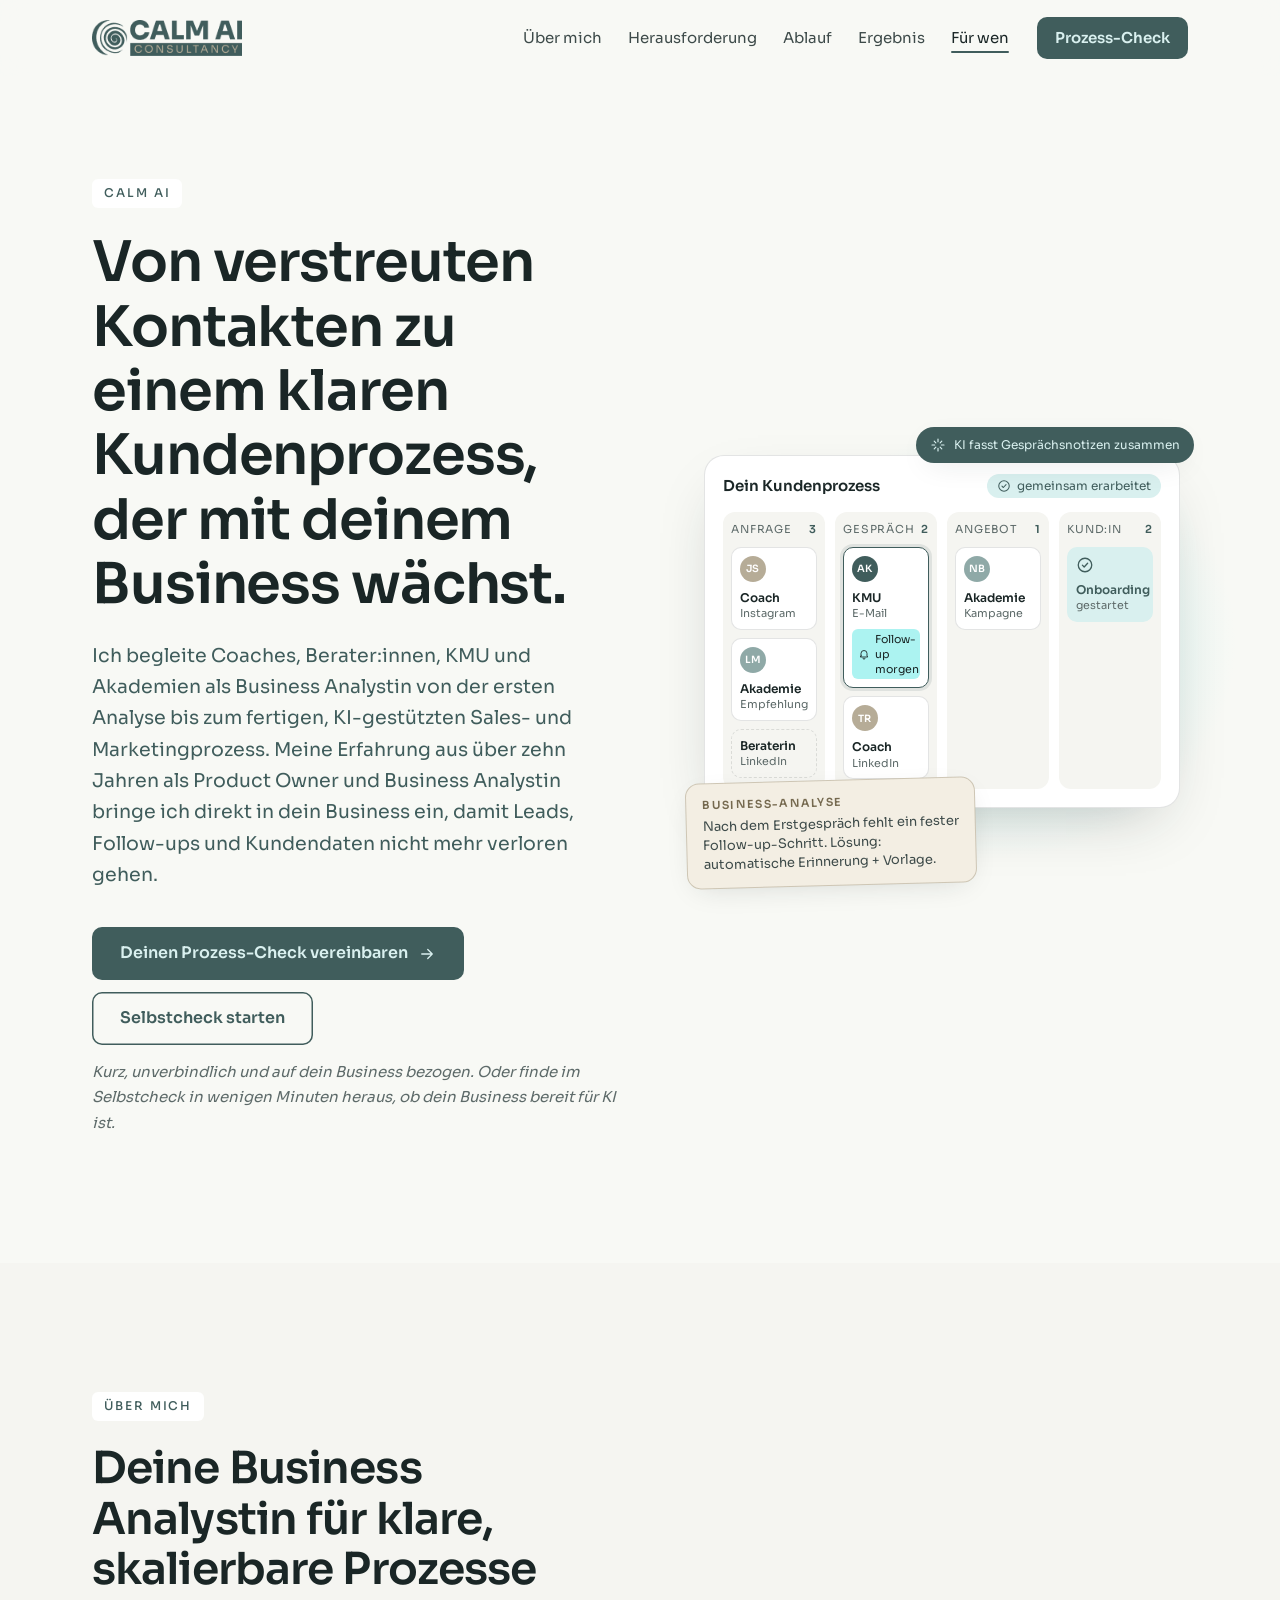
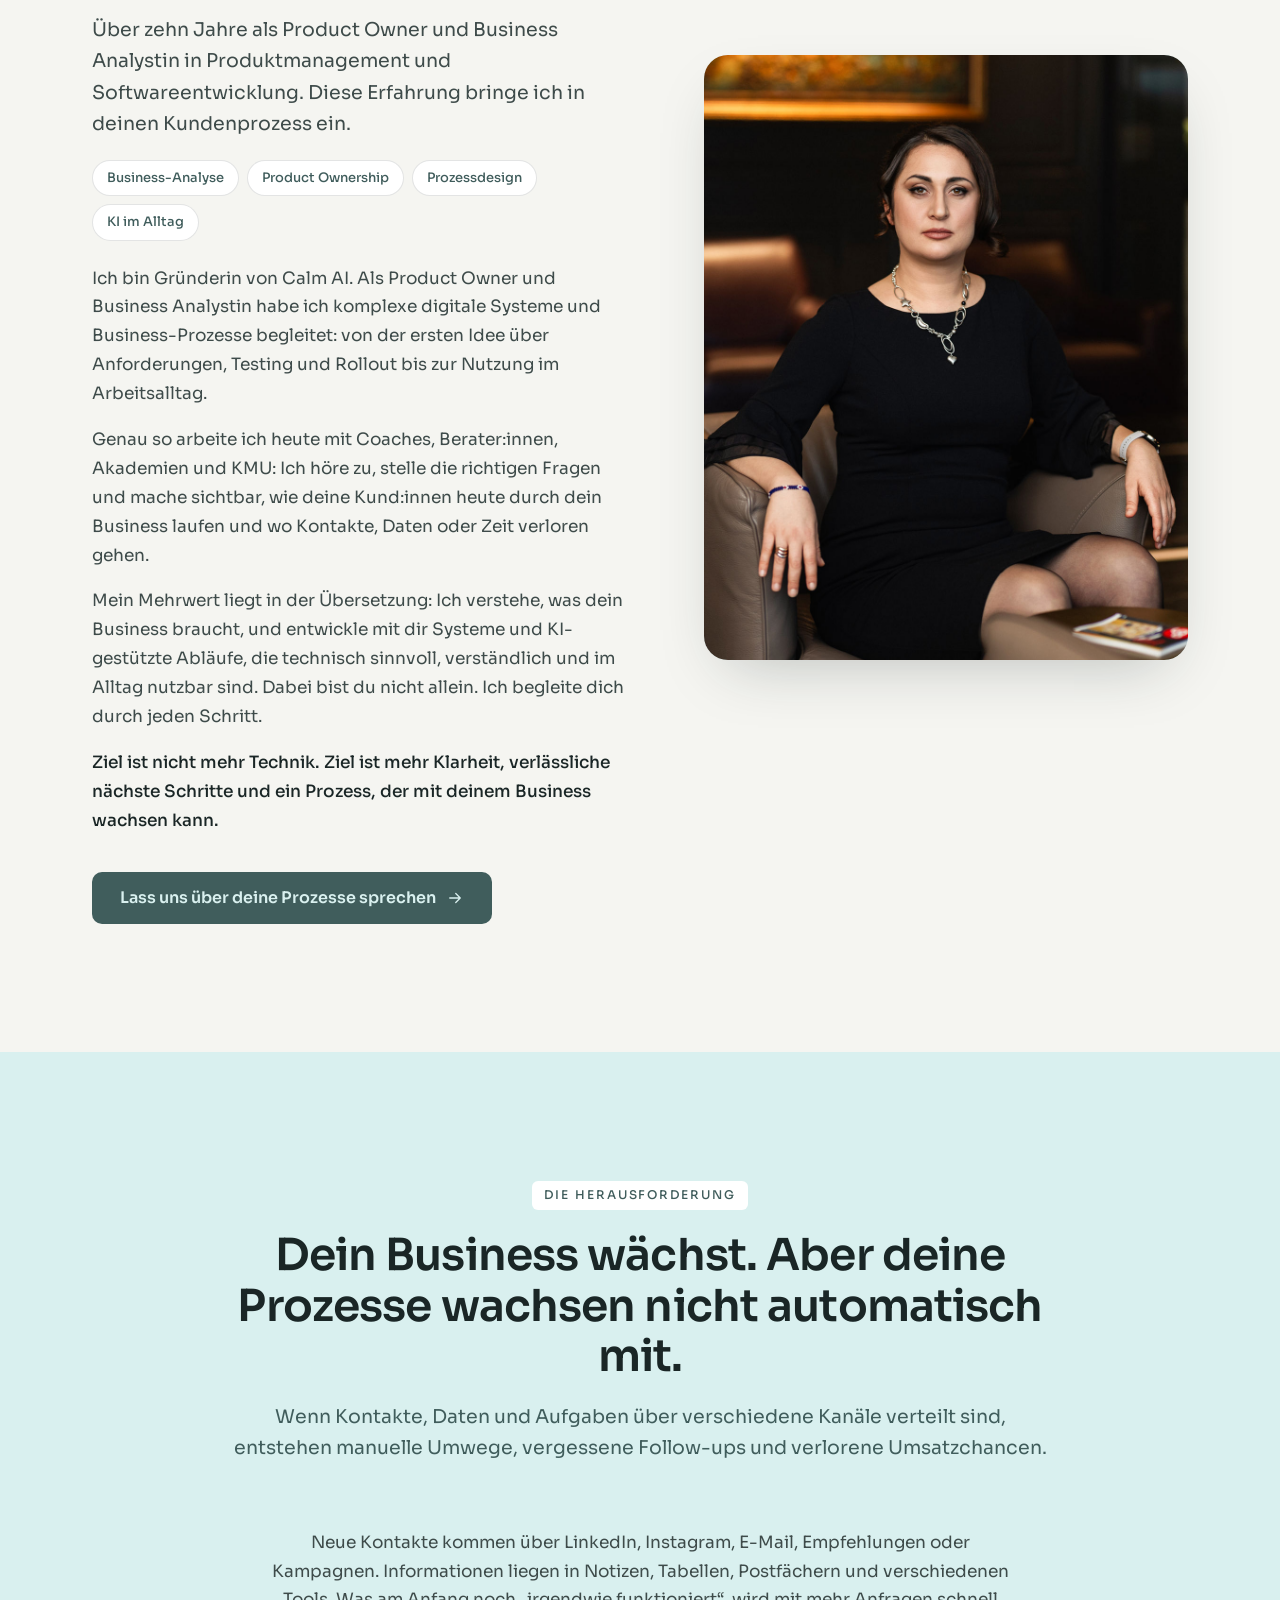
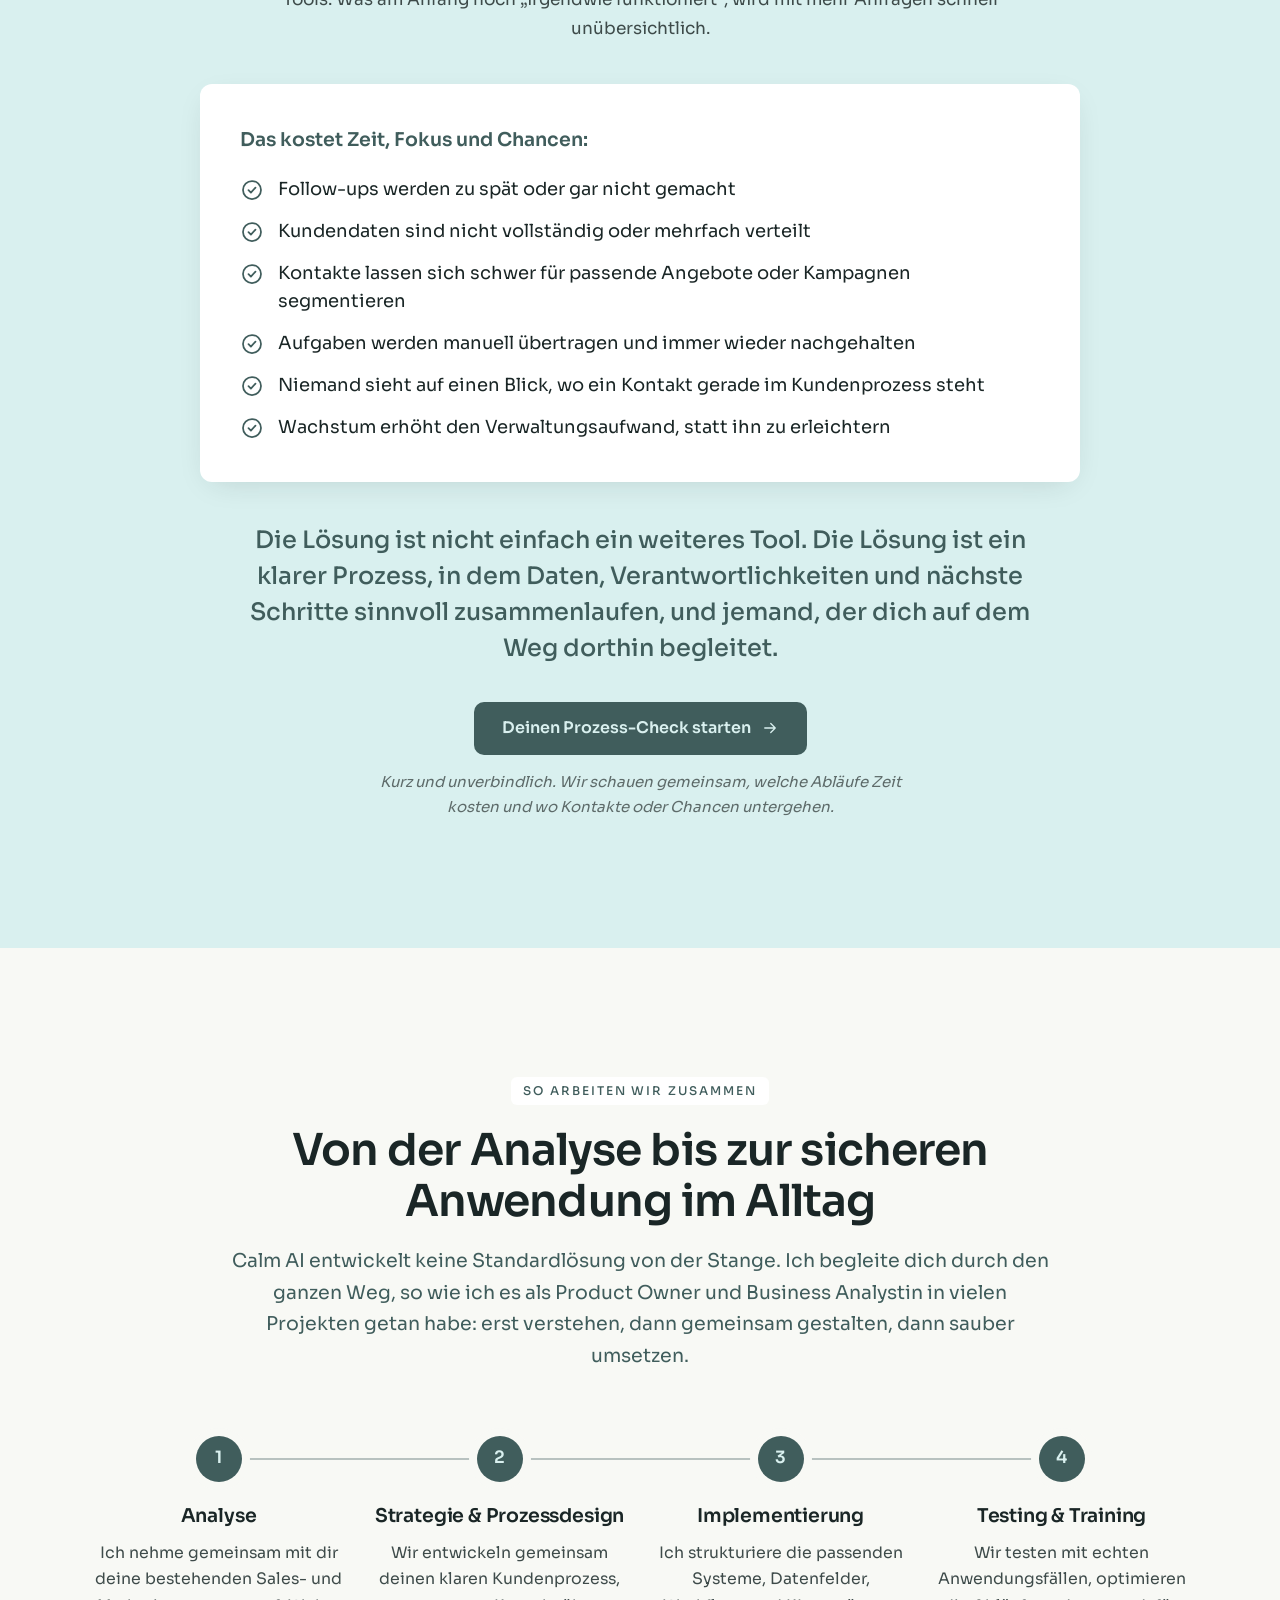
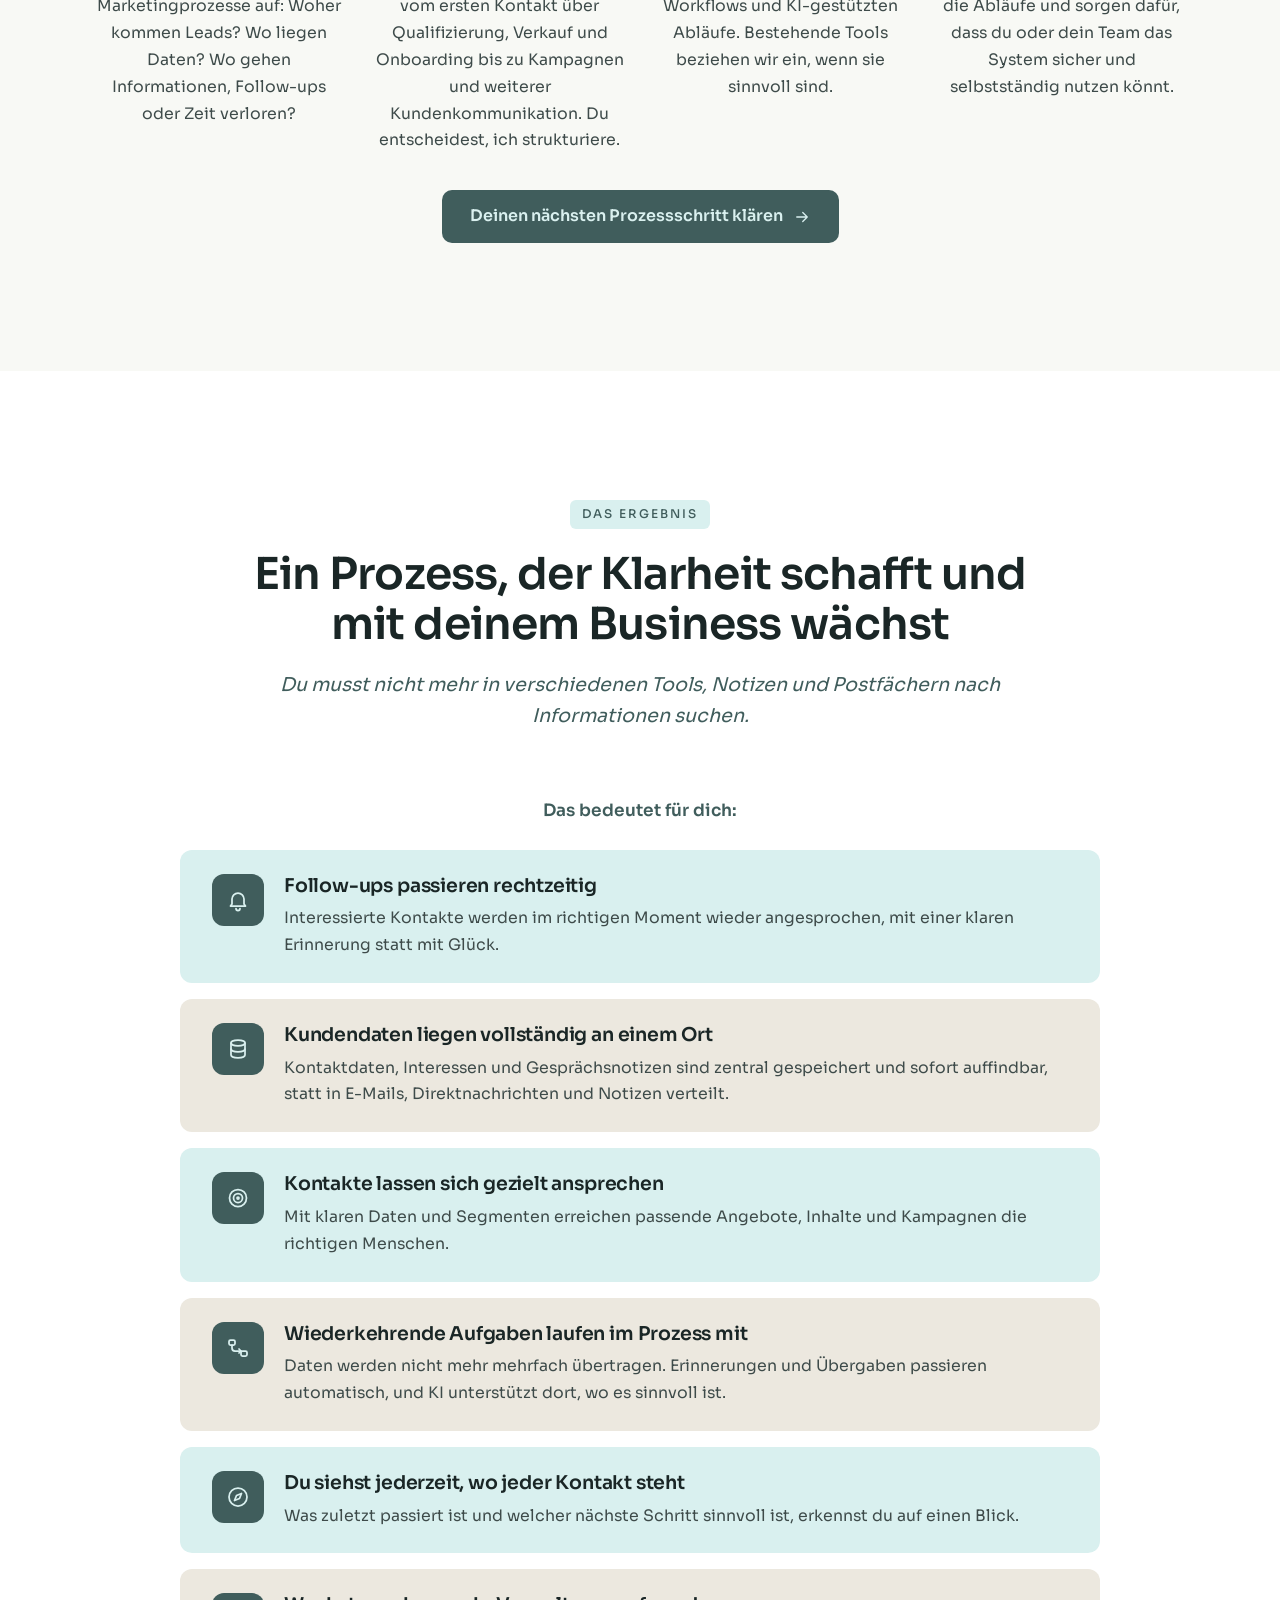
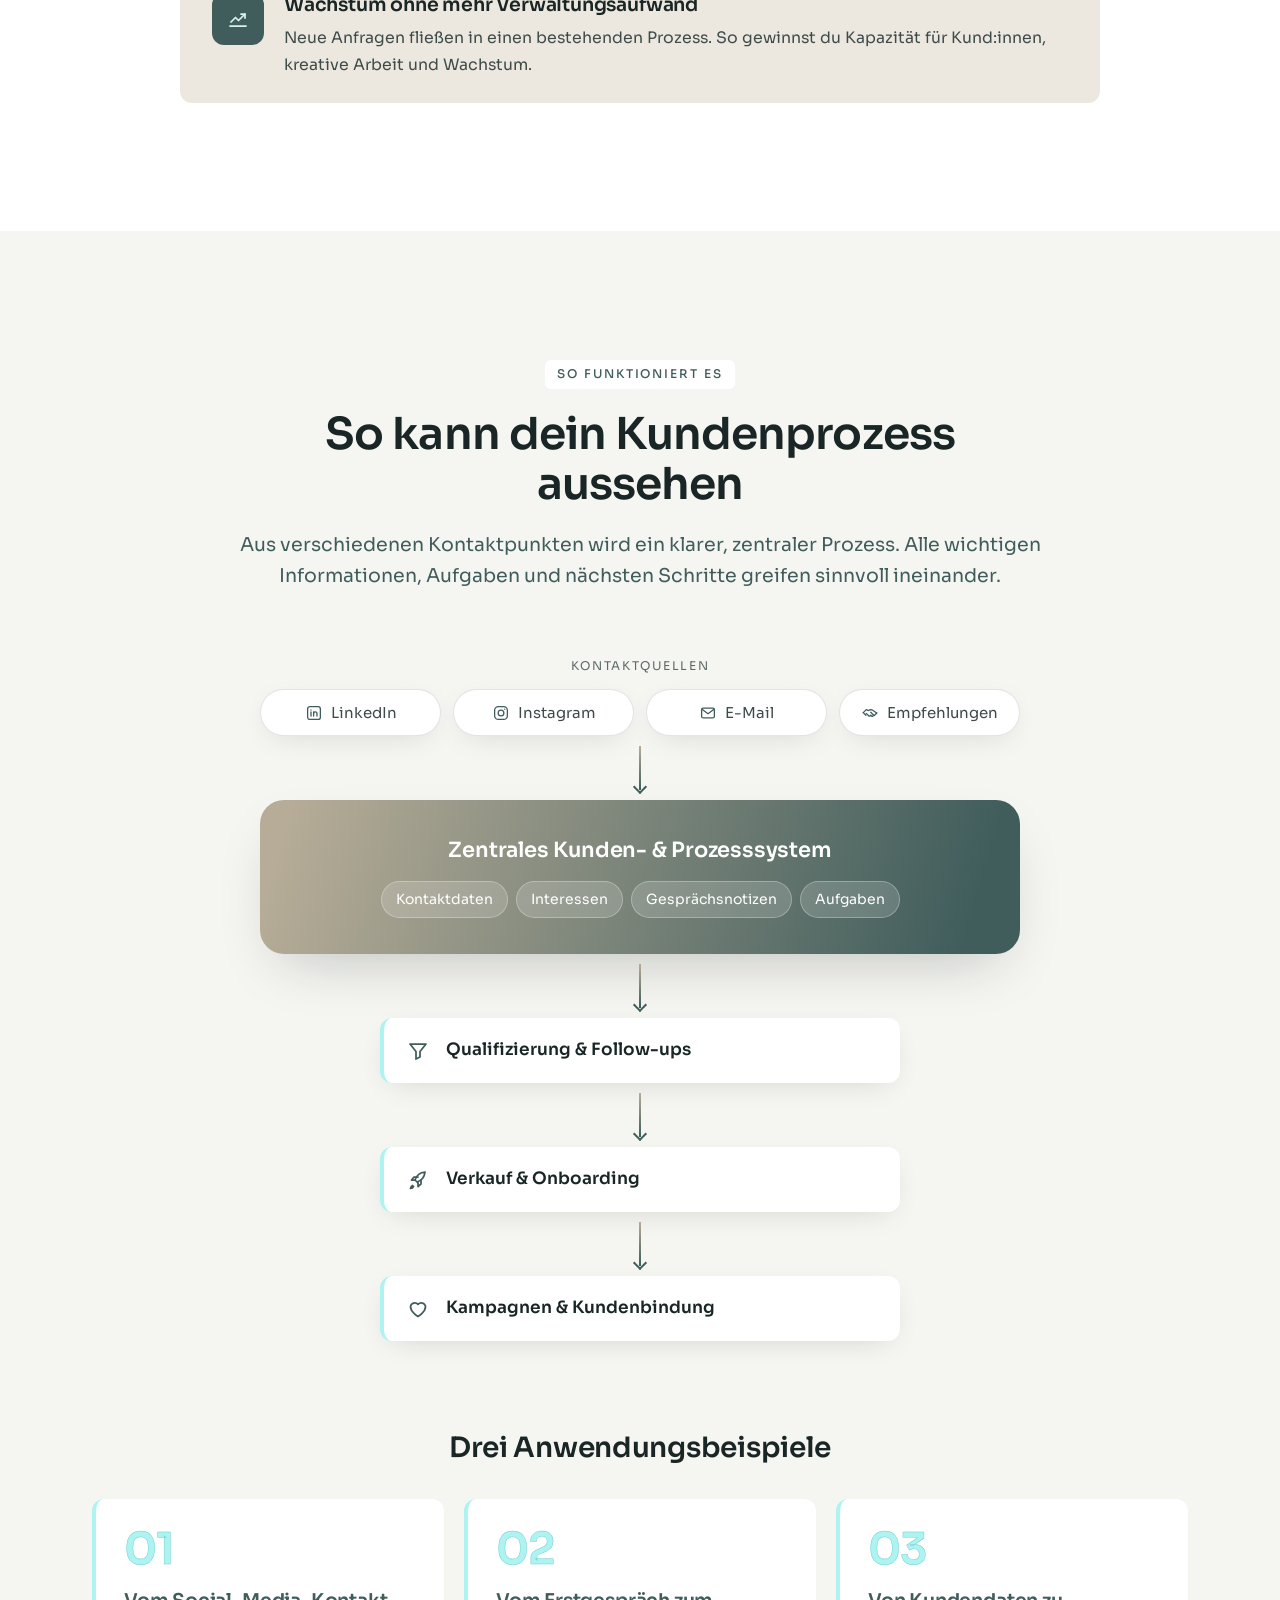
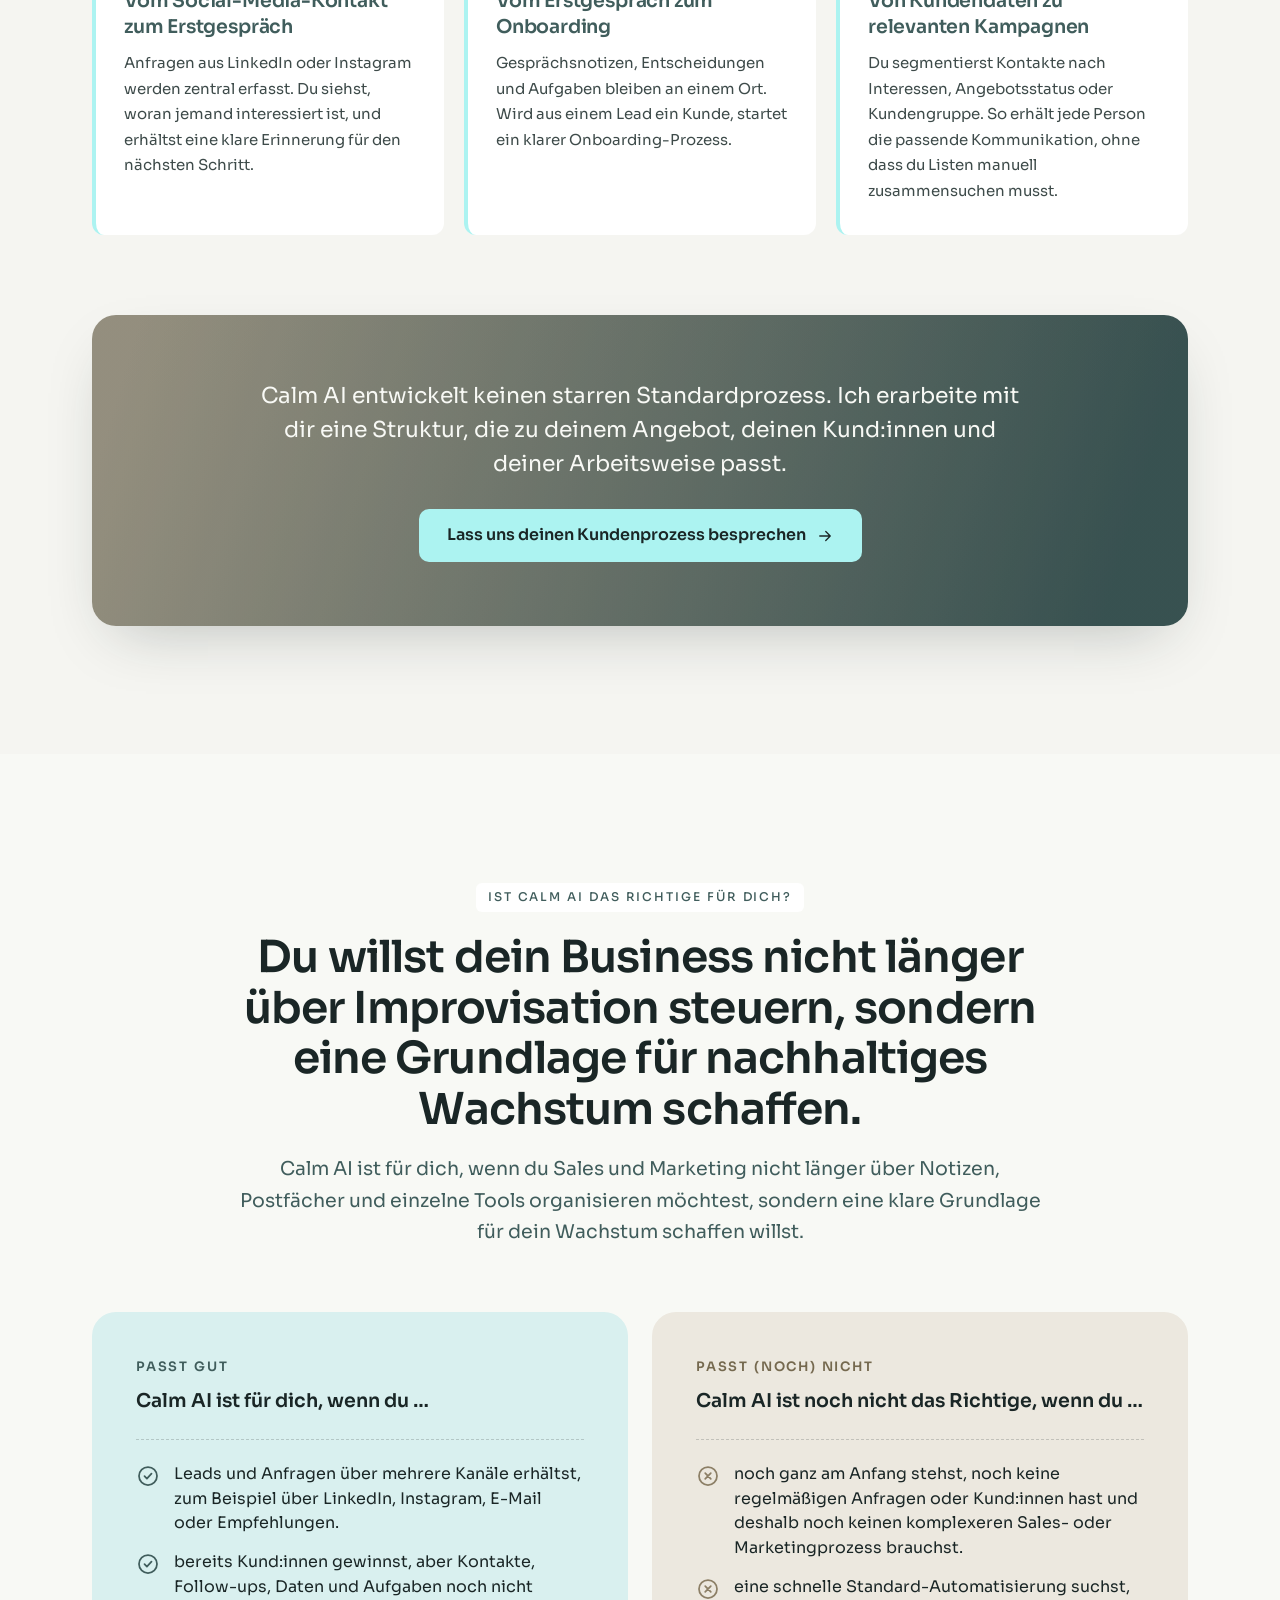
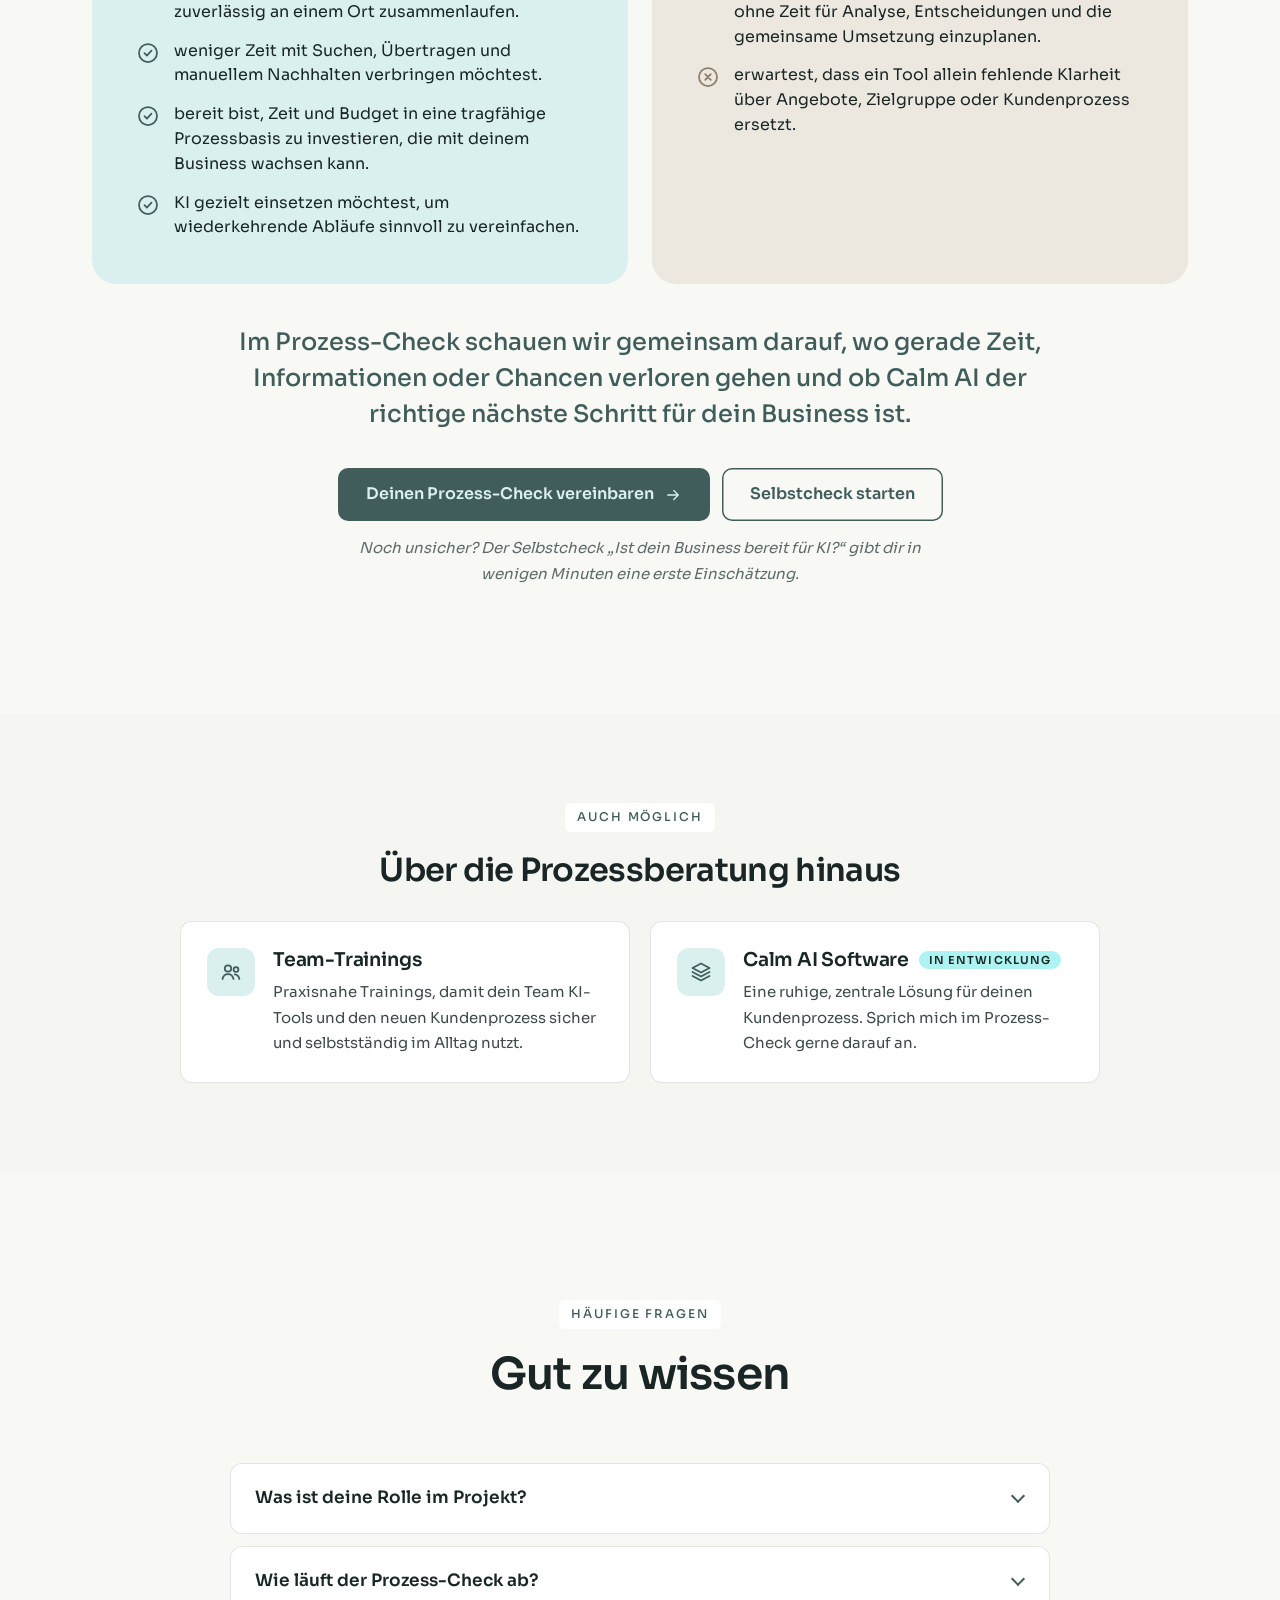
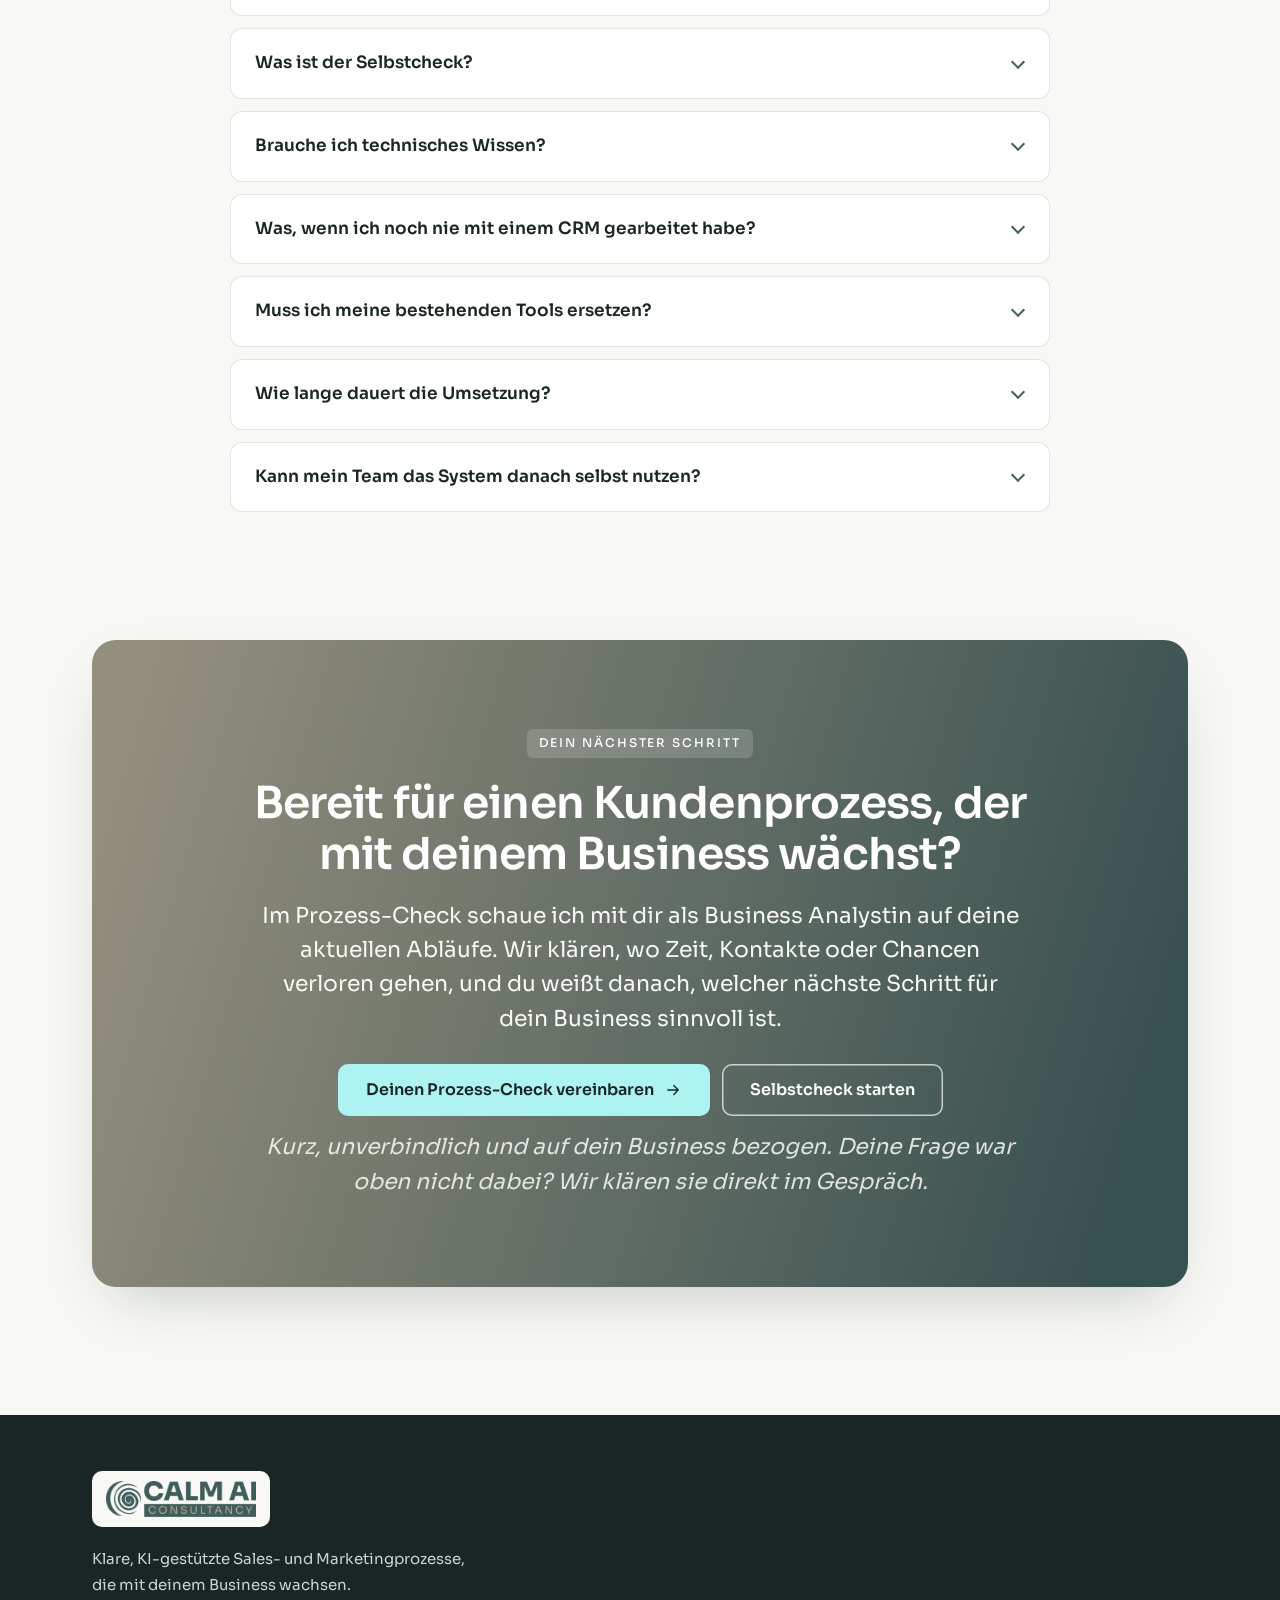
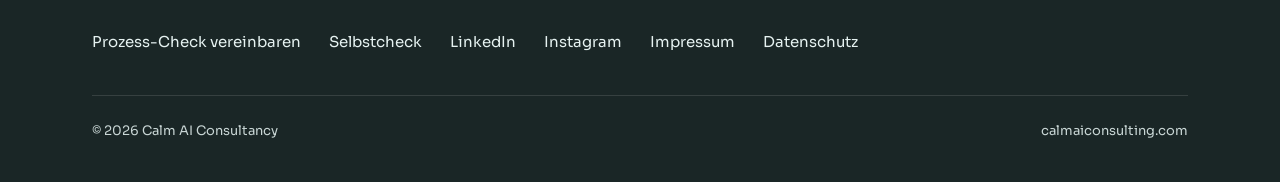
==== commit dad1b185: "Calm AI: business-analyst positioning, process-board hero, Selbstcheck links - Hero visual is now a " ====
--- a/public/calm-ai/index.html
+++ b/public/calm-ai/index.html
@@ -57,6 +57,7 @@
     <symbol id="i-heart" viewBox="0 0 24 24"><path d="M12 19.5s-7.5-4.4-7.5-9.7A4.3 4.3 0 0 1 12 7.3a4.3 4.3 0 0 1 7.5 2.5c0 5.3-7.5 9.7-7.5 9.7Z"/></symbol>
     <symbol id="i-play" viewBox="0 0 24 24"><path d="M8 5.5v13l10.5-6.5L8 5.5Z" fill="currentColor"/></symbol>
     <symbol id="i-photo" viewBox="0 0 24 24"><rect x="3.5" y="5" width="17" height="14" rx="2"/><circle cx="9" cy="10" r="1.8"/><path d="m20.5 16-5-5-8 8"/></symbol>
+    <symbol id="i-spark" viewBox="0 0 24 24"><path d="M12 3v4M12 17v4M3 12h4M17 12h4M6.3 6.3l2.5 2.5M15.2 15.2l2.5 2.5M6.3 17.7l2.5-2.5M15.2 8.8l2.5-2.5"/></symbol>
     <symbol id="i-menu" viewBox="0 0 24 24"><path d="M4 7h16M4 12h16M4 17h16"/></symbol>
     <symbol id="i-close" viewBox="0 0 24 24"><path d="M6 6l12 12M18 6 6 18"/></symbol>
   </svg>
@@ -92,41 +93,51 @@
         <div>
           <span class="label">Calm AI</span>
           <h1 id="hero-title">Von verstreuten Kontakten zu einem klaren Kundenprozess, der mit deinem Business wächst.</h1>
-          <p class="lead">Ich entwickle für Coaches, Berater:innen, KMU und Akademien zentrale, KI-gestützte Sales- und Marketingprozesse, damit Leads, Follow-ups und Kundendaten nicht verloren gehen und mehr Zeit für Kund:innen, kreative Arbeit und Wachstum bleibt.</p>
+          <p class="lead">Ich begleite Coaches, Berater:innen, KMU und Akademien als Business Analystin von der ersten Analyse bis zum fertigen, KI-gestützten Sales- und Marketingprozess. Meine Erfahrung aus über zehn Jahren als Product Owner und Business Analystin bringe ich direkt in dein Business ein, damit Leads, Follow-ups und Kundendaten nicht mehr verloren gehen.</p>
           <div class="cta">
-            <a class="btn" href="prozess-check/">Deinen Prozess-Check vereinbaren <svg class="icon"><use href="#i-arrow"/></svg></a>
-            <p class="cta__note">Kurz, unverbindlich und auf dein Business bezogen.</p>
-          </div>
-        </div>
-
-        <!-- Visual: scattered contacts (sand) become one calm, ordered path (teal) -->
-        <div class="hero__visual reveal" aria-hidden="true">
-          <svg viewBox="0 0 480 480" preserveAspectRatio="xMidYMid slice">
-            <rect width="480" height="480" fill="#D9F0EF"/>
-            <g fill="none" stroke="#B6AC97" stroke-width="1.5" stroke-linecap="round" opacity=".9">
-              <path d="M70 92C140 110 170 190 214 240"/>
-              <path d="M54 210C120 214 170 232 214 240"/>
-              <path d="M96 330C150 300 180 262 214 240"/>
-              <path d="M150 52C170 120 190 190 214 240"/>
-              <path d="M44 400C110 360 170 290 214 240"/>
-            </g>
-            <g fill="#B6AC97">
-              <circle cx="70" cy="92" r="9"/><circle cx="54" cy="210" r="7"/><circle cx="96" cy="330" r="10"/>
-              <circle cx="150" cy="52" r="6"/><circle cx="44" cy="400" r="8"/><circle cx="118" cy="150" r="5"/>
-              <circle cx="36" cy="290" r="4"/><circle cx="168" cy="400" r="5"/>
-            </g>
-            <circle cx="214" cy="240" r="34" fill="#405D5C"/>
-            <circle cx="214" cy="240" r="48" fill="none" stroke="#405D5C" stroke-opacity=".25" stroke-width="1.5"/>
-            <path d="M206 240l6 6 11-12" fill="none" stroke="#D9F0EF" stroke-width="3" stroke-linecap="round" stroke-linejoin="round"/>
-            <path d="M262 240H440" stroke="#405D5C" stroke-width="2.5" stroke-linecap="round"/>
-            <g fill="#F8F9F5" stroke="#405D5C" stroke-width="2.5">
-              <circle cx="300" cy="240" r="11"/><circle cx="350" cy="240" r="11"/><circle cx="400" cy="240" r="11"/>
-            </g>
-            <circle cx="440" cy="240" r="14" fill="#ACF3F1" stroke="#405D5C" stroke-width="2.5"/>
-            <g font-family="Sora, sans-serif" font-size="14" fill="#405D5C" text-anchor="middle">
-              <text x="300" y="278">Lead</text><text x="350" y="214">Gespräch</text><text x="400" y="278">Kunde</text>
-            </g>
-          </svg>
+            <div class="cta__buttons">
+              <a class="btn" href="prozess-check/">Deinen Prozess-Check vereinbaren <svg class="icon"><use href="#i-arrow"/></svg></a>
+              <a class="btn btn--ghost" href="https://tally.so/r/EkygEl" target="_blank" rel="noopener">Selbstcheck starten</a>
+            </div>
+            <p class="cta__note">Kurz, unverbindlich und auf dein Business bezogen. Oder finde im Selbstcheck in wenigen Minuten heraus, ob dein Business bereit für KI ist.</p>
+          </div>
+        </div>
+
+        <!-- Visual: a customer process board, worked out together with a business analyst -->
+        <div class="pboard reveal" aria-hidden="true">
+          <div class="pboard__card">
+            <div class="pboard__head">
+              <span class="pboard__title">Dein Kundenprozess</span>
+              <span class="pboard__tag"><svg class="icon"><use href="#i-check"/></svg>gemeinsam erarbeitet</span>
+            </div>
+            <div class="pboard__cols">
+              <div class="pboard__col">
+                <p class="pboard__stage">Anfrage <span>3</span></p>
+                <div class="pcard"><span class="pcard__av" style="--c:#B6AC97">JS</span><span><b>Coach</b><small>Instagram</small></span></div>
+                <div class="pcard"><span class="pcard__av" style="--c:#8FA9A7">LM</span><span><b>Akademie</b><small>Empfehlung</small></span></div>
+                <div class="pcard pcard--ghost"><span><b>Beraterin</b><small>LinkedIn</small></span></div>
+              </div>
+              <div class="pboard__col">
+                <p class="pboard__stage">Gespräch <span>2</span></p>
+                <div class="pcard pcard--focus"><span class="pcard__av" style="--c:#405D5C">AK</span><span><b>KMU</b><small>E-Mail</small></span>
+                  <em class="pcard__next"><svg class="icon"><use href="#i-bell"/></svg>Follow-up morgen</em></div>
+                <div class="pcard"><span class="pcard__av" style="--c:#B6AC97">TR</span><span><b>Coach</b><small>LinkedIn</small></span></div>
+              </div>
+              <div class="pboard__col pboard__col--hide-sm">
+                <p class="pboard__stage">Angebot <span>1</span></p>
+                <div class="pcard"><span class="pcard__av" style="--c:#8FA9A7">NB</span><span><b>Akademie</b><small>Kampagne</small></span></div>
+              </div>
+              <div class="pboard__col">
+                <p class="pboard__stage">Kund:in <span>2</span></p>
+                <div class="pcard pcard--done"><svg class="icon"><use href="#i-check"/></svg><span><b>Onboarding</b><small>gestartet</small></span></div>
+              </div>
+            </div>
+          </div>
+          <div class="pnote">
+            <span class="pnote__who">Business-Analyse</span>
+            <p>Nach dem Erstgespräch fehlt ein fester Follow-up-Schritt. Lösung: automatische Erinnerung + Vorlage.</p>
+          </div>
+          <div class="pchip"><svg class="icon"><use href="#i-spark"/></svg>KI fasst Gesprächsnotizen zusammen</div>
         </div>
       </div>
     </section>
@@ -151,11 +162,14 @@
       <div class="container split">
         <div class="about__text reveal">
           <span class="label">Über mich</span>
-          <h2 id="about-title">Deine Strategiepartnerin für klare, skalierbare Prozesse</h2>
-          <p class="lead">Über zehn Jahre Erfahrung in Produktmanagement und Softwareentwicklung treffen auf ein klares Verständnis für Business-Prozesse und praxistaugliche KI-Lösungen.</p>
-          <p>Ich bin Gründerin von Calm AI und bringe über zehn Jahre Erfahrung aus Produktmanagement und Softwareentwicklung mit. In dieser Zeit habe ich komplexe digitale Systeme und Business-Prozesse von der Idee über die Anforderungsdefinition bis zu Testing, Rollout und Nutzung im Arbeitsalltag begleitet.</p>
-          <p>Heute unterstütze ich Coaches, Berater:innen, Akademien und KMU dabei, verstreute Kontakte, Daten und Abläufe in einen klaren Sales- und Marketingprozess zu überführen.</p>
-          <p>Mein Mehrwert liegt in der Übersetzung: Ich verstehe, was dein Business braucht, und entwickle daraus Systeme und KI-gestützte Abläufe, die technisch sinnvoll, verständlich und im Alltag nutzbar sind.</p>
+          <h2 id="about-title">Deine Business Analystin für klare, skalierbare Prozesse</h2>
+          <p class="lead">Über zehn Jahre als Product Owner und Business Analystin in Produktmanagement und Softwareentwicklung. Diese Erfahrung bringe ich in deinen Kundenprozess ein.</p>
+          <ul class="tags" aria-label="Schwerpunkte">
+            <li>Business-Analyse</li><li>Product Ownership</li><li>Prozessdesign</li><li>KI im Alltag</li>
+          </ul>
+          <p>Ich bin Gründerin von Calm AI. Als Product Owner und Business Analystin habe ich komplexe digitale Systeme und Business-Prozesse begleitet: von der ersten Idee über Anforderungen, Testing und Rollout bis zur Nutzung im Arbeitsalltag.</p>
+          <p>Genau so arbeite ich heute mit Coaches, Berater:innen, Akademien und KMU: Ich höre zu, stelle die richtigen Fragen und mache sichtbar, wie deine Kund:innen heute durch dein Business laufen und wo Kontakte, Daten oder Zeit verloren gehen.</p>
+          <p>Mein Mehrwert liegt in der Übersetzung: Ich verstehe, was dein Business braucht, und entwickle mit dir Systeme und KI-gestützte Abläufe, die technisch sinnvoll, verständlich und im Alltag nutzbar sind. Dabei bist du nicht allein. Ich begleite dich durch jeden Schritt.</p>
           <p class="about__claim">Ziel ist nicht mehr Technik. Ziel ist mehr Klarheit, verlässliche nächste Schritte und ein Prozess, der mit deinem Business wachsen kann.</p>
           <div class="cta">
             <a class="btn" href="prozess-check/">Lass uns über deine Prozesse sprechen <svg class="icon"><use href="#i-arrow"/></svg></a>
@@ -190,7 +204,7 @@
           </ul>
         </div>
 
-        <p class="statement reveal">Die Lösung ist nicht einfach ein weiteres Tool. Die Lösung ist ein klarer Prozess, in dem Daten, Verantwortlichkeiten und nächste Schritte sinnvoll zusammenlaufen.</p>
+        <p class="statement reveal">Die Lösung ist nicht einfach ein weiteres Tool. Die Lösung ist ein klarer Prozess, in dem Daten, Verantwortlichkeiten und nächste Schritte sinnvoll zusammenlaufen, und jemand, der dich auf dem Weg dorthin begleitet.</p>
         <div class="cta cta--center">
           <a class="btn" href="prozess-check/">Deinen Prozess-Check starten <svg class="icon"><use href="#i-arrow"/></svg></a>
           <p class="cta__note">Kurz und unverbindlich. Wir schauen gemeinsam, welche Abläufe Zeit kosten und wo Kontakte oder Chancen untergehen.</p>
@@ -204,18 +218,18 @@
         <div class="section__head reveal">
           <span class="label">So arbeiten wir zusammen</span>
           <h2 id="how-title">Von der Analyse bis zur sicheren Anwendung im Alltag</h2>
-          <p class="lead">Calm AI entwickelt keine Standardlösung von der Stange. Wir schauen zuerst auf dein Business, deine bestehenden Abläufe und deine Ziele. Daraus entsteht ein System, das zu dir passt und mit deinem Business wachsen kann.</p>
+          <p class="lead">Calm AI entwickelt keine Standardlösung von der Stange. Ich begleite dich durch den ganzen Weg, so wie ich es als Product Owner und Business Analystin in vielen Projekten getan habe: erst verstehen, dann gemeinsam gestalten, dann sauber umsetzen.</p>
         </div>
         <ol class="steps reveal" style="list-style:none;padding:0;margin:0">
           <li class="step">
             <span class="step__num">1</span>
             <h3>Analyse</h3>
-            <p>Wir prüfen deine bestehenden Sales- und Marketingprozesse: Woher kommen Leads? Wo liegen Daten? Wo gehen Informationen, Follow-ups oder Zeit verloren?</p>
+            <p>Ich nehme gemeinsam mit dir deine bestehenden Sales- und Marketingprozesse auf: Woher kommen Leads? Wo liegen Daten? Wo gehen Informationen, Follow-ups oder Zeit verloren?</p>
           </li>
           <li class="step">
             <span class="step__num">2</span>
             <h3>Strategie &amp; Prozessdesign</h3>
-            <p>Wir entwickeln deinen klaren Kundenprozess, vom ersten Kontakt über Qualifizierung, Verkauf und Onboarding bis zu Kampagnen und weiterer Kundenkommunikation.</p>
+            <p>Wir entwickeln gemeinsam deinen klaren Kundenprozess, vom ersten Kontakt über Qualifizierung, Verkauf und Onboarding bis zu Kampagnen und weiterer Kundenkommunikation. Du entscheidest, ich strukturiere.</p>
           </li>
           <li class="step">
             <span class="step__num">3</span>
@@ -326,7 +340,7 @@
         </div>
 
         <div class="banner reveal">
-          <p>Calm AI entwickelt keinen starren Standardprozess. Wir bauen eine Struktur, die zu deinem Angebot, deinen Kund:innen und deiner Arbeitsweise passt.</p>
+          <p>Calm AI entwickelt keinen starren Standardprozess. Ich erarbeite mit dir eine Struktur, die zu deinem Angebot, deinen Kund:innen und deiner Arbeitsweise passt.</p>
           <div class="cta cta--center">
             <a class="btn btn--accent" href="prozess-check/">Lass uns deinen Kundenprozess besprechen <svg class="icon"><use href="#i-arrow"/></svg></a>
           </div>
@@ -366,8 +380,11 @@
         </div>
         <p class="statement reveal">Im Prozess-Check schauen wir gemeinsam darauf, wo gerade Zeit, Informationen oder Chancen verloren gehen und ob Calm AI der richtige nächste Schritt für dein Business ist.</p>
         <div class="cta cta--center">
-          <a class="btn" href="prozess-check/">Deinen Prozess-Check vereinbaren <svg class="icon"><use href="#i-arrow"/></svg></a>
-          <p class="cta__note">Kurz, unverbindlich und auf dein Business bezogen.</p>
+          <div class="cta__buttons">
+            <a class="btn" href="prozess-check/">Deinen Prozess-Check vereinbaren <svg class="icon"><use href="#i-arrow"/></svg></a>
+            <a class="btn btn--ghost" href="https://tally.so/r/EkygEl" target="_blank" rel="noopener">Selbstcheck starten</a>
+          </div>
+          <p class="cta__note">Noch unsicher? Der Selbstcheck „Ist dein Business bereit für KI?“ gibt dir in wenigen Minuten eine erste Einschätzung.</p>
         </div>
       </div>
     </section>
@@ -401,8 +418,16 @@
         </div>
         <div class="faq">
           <details>
+            <summary>Was ist deine Rolle im Projekt?</summary>
+            <div><p>Ich bin deine Business Analystin und Prozessbegleiterin. Ich bringe meine Erfahrung als Product Owner und Business Analystin ein, nehme deine Abläufe auf, strukturiere Anforderungen und Entscheidungen und setze den Prozess gemeinsam mit dir um. Du behältst die Entscheidungen, ich sorge für Klarheit und die nächsten Schritte.</p></div>
+          </details>
+          <details>
             <summary>Wie läuft der Prozess-Check ab?</summary>
             <div><p>Du wählst einen passenden Termin im Kalender. Im Gespräch schauen wir gemeinsam auf deine aktuellen Abläufe, wo Zeit, Kontakte oder Chancen verloren gehen und ob Calm AI der richtige nächste Schritt für dich ist. Der Prozess-Check ist unverbindlich.</p></div>
+          </details>
+          <details>
+            <summary>Was ist der Selbstcheck?</summary>
+            <div><p>Der Selbstcheck „Ist dein Business bereit für KI?“ ist ein kurzer Fragebogen. Du beantwortest ihn in wenigen Minuten und bekommst eine erste Einschätzung, wo dein Business steht. <a href="https://tally.so/r/EkygEl" target="_blank" rel="noopener">Zum Selbstcheck</a></p></div>
           </details>
           <details>
             <summary>Brauche ich technisches Wissen?</summary>
@@ -434,9 +459,12 @@
         <div class="banner banner--final reveal">
           <span class="label">Dein nächster Schritt</span>
           <h2 id="final-title">Bereit für einen Kundenprozess, der mit deinem Business wächst?</h2>
-          <p>Im Prozess-Check schauen wir gemeinsam auf deine aktuellen Abläufe und klären, wo Zeit, Kontakte oder Chancen verloren gehen. Danach weißt du, welcher nächste Schritt für dein Business sinnvoll ist.</p>
+          <p>Im Prozess-Check schaue ich mit dir als Business Analystin auf deine aktuellen Abläufe. Wir klären, wo Zeit, Kontakte oder Chancen verloren gehen, und du weißt danach, welcher nächste Schritt für dein Business sinnvoll ist.</p>
           <div class="cta cta--center">
-            <a class="btn btn--accent" href="prozess-check/">Deinen Prozess-Check vereinbaren <svg class="icon"><use href="#i-arrow"/></svg></a>
+            <div class="cta__buttons">
+              <a class="btn btn--accent" href="prozess-check/">Deinen Prozess-Check vereinbaren <svg class="icon"><use href="#i-arrow"/></svg></a>
+              <a class="btn btn--ghost-light" href="https://tally.so/r/EkygEl" target="_blank" rel="noopener">Selbstcheck starten</a>
+            </div>
             <p class="cta__note">Kurz, unverbindlich und auf dein Business bezogen. Deine Frage war oben nicht dabei? Wir klären sie direkt im Gespräch.</p>
           </div>
         </div>
@@ -457,6 +485,7 @@
         </div>
         <nav class="footer__links" aria-label="Footer">
           <a href="prozess-check/">Prozess-Check vereinbaren</a>
+          <a href="https://tally.so/r/EkygEl" target="_blank" rel="noopener">Selbstcheck</a>
           <a href="https://linkedin.com/company/calm-ai" target="_blank" rel="noopener">LinkedIn</a>
           <a href="https://www.instagram.com/maya.calm.ai.consulting/" target="_blank" rel="noopener">Instagram</a>
           <a href="impressum/">Impressum</a>
--- a/public/calm-ai/assets/css/style.css
+++ b/public/calm-ai/assets/css/style.css
@@ -196,7 +196,7 @@
 }
 
 /* ---------- Hero ---------- */
-.hero { padding: clamp(48px, 8vw, 104px) 0 var(--section-y); background: var(--bg-cream); }
+.hero { padding: clamp(48px, 8vw, 104px) 0 var(--section-y); background: var(--bg-cream); overflow-x: clip; }
 .split { display: grid; grid-template-columns: 1.05fr 0.95fr; gap: clamp(40px, 6vw, 80px); align-items: center; }
 .hero h1 { margin: 22px 0 24px; }
 .hero .lead { max-width: 56ch; }
@@ -212,6 +212,63 @@
 }
 .hero__visual svg { width: 100%; height: 100%; }
 @media (max-width: 880px) { .hero__visual { max-width: 520px; aspect-ratio: 4 / 3; } }
+
+.cta__buttons { display: flex; flex-wrap: wrap; gap: 12px; }
+.cta--center .cta__buttons { justify-content: center; }
+.btn--ghost-light { background: transparent; color: #fff; box-shadow: inset 0 0 0 1.5px rgba(255, 255, 255, .7); }
+.btn--ghost-light:hover { background: rgba(255, 255, 255, .14); }
+@media (max-width: 520px) { .cta__buttons, .cta__buttons .btn { width: 100%; } }
+
+/* Hero visual: process board (no colored box, floats on the page) */
+.pboard { position: relative; padding: 28px 8px 0 0; }
+.pboard::before {
+  content: ""; position: absolute; inset: 0 -10% 6% 12%; z-index: 0; border-radius: 50%;
+  background: radial-gradient(closest-side, rgba(172, 243, 241, .55), rgba(172, 243, 241, 0));
+}
+.pboard__card {
+  position: relative; z-index: 1; background: var(--bg-white); border-radius: 20px; box-shadow: var(--shadow);
+  border: 1px solid var(--line); padding: 18px; font-size: 0.8125rem; line-height: 1.35;
+}
+.pboard__head { display: flex; align-items: center; justify-content: space-between; gap: 10px; margin-bottom: 14px; flex-wrap: wrap; }
+.pboard__title { font-weight: 600; font-size: 0.9375rem; }
+.pboard__tag { display: inline-flex; align-items: center; gap: 6px; font-size: 0.75rem; color: var(--primary); background: var(--bg-mint); border-radius: 999px; padding: 4px 10px; }
+.pboard__tag .icon { width: 14px; height: 14px; }
+.pboard__cols { display: grid; grid-template-columns: repeat(4, minmax(0, 1fr)); gap: 10px; }
+.pboard__col { background: var(--bg-stone); border-radius: 12px; padding: 10px 8px; display: flex; flex-direction: column; gap: 8px; min-width: 0; }
+.pboard__stage { margin: 0 0 2px; font-size: 0.6875rem; letter-spacing: .08em; text-transform: uppercase; color: var(--ink-muted); display: flex; justify-content: space-between; gap: 4px; }
+.pboard__stage span { color: var(--primary); font-weight: 600; }
+.pcard { background: var(--bg-white); border-radius: 10px; padding: 8px; display: flex; flex-wrap: wrap; align-items: center; gap: 8px; border: 1px solid var(--line); min-width: 0; }
+.pcard b { display: block; font-weight: 600; font-size: 0.75rem; }
+.pcard small { display: block; color: var(--ink-muted); font-size: 0.6875rem; }
+.pcard__av { width: 26px; height: 26px; border-radius: 50%; background: var(--c); color: #fff; font-size: 0.625rem; font-weight: 600; display: grid; place-items: center; flex: none; }
+.pcard--ghost { border-style: dashed; background: transparent; }
+.pcard--focus { border-color: var(--primary); box-shadow: 0 0 0 3px rgba(64, 93, 92, .12); }
+.pcard__next { flex-basis: 100%; display: inline-flex; align-items: center; gap: 5px; font-style: normal; font-size: 0.6875rem; color: var(--primary-hover); background: var(--accent); border-radius: 6px; padding: 3px 6px; }
+.pcard__next .icon { width: 12px; height: 12px; }
+.pcard--done { background: var(--bg-mint); border-color: transparent; color: var(--primary); }
+.pcard--done .icon { width: 18px; height: 18px; }
+.pnote {
+  position: relative; z-index: 2; margin: -28px 0 0 -18px; max-width: 290px;
+  background: #F3EEE3; border: 1px solid rgba(182, 172, 151, .6); border-radius: 14px; padding: 14px 16px;
+  box-shadow: var(--shadow-soft); transform: rotate(-1.5deg); font-size: 0.8125rem; line-height: 1.45;
+}
+.pnote__who { display: block; font-size: 0.6875rem; letter-spacing: .12em; text-transform: uppercase; color: #75694F; font-weight: 600; margin-bottom: 4px; }
+.pnote p { margin: 0; color: var(--ink-soft); }
+.pchip {
+  position: absolute; z-index: 2; right: -6px; top: 0; display: inline-flex; align-items: center; gap: 8px;
+  background: var(--primary); color: var(--on-primary); font-size: 0.75rem; border-radius: 999px; padding: 8px 14px; box-shadow: var(--shadow-soft);
+}
+.pchip .icon { width: 16px; height: 16px; }
+@media (max-width: 880px) { .pboard { max-width: 560px; } .pnote { margin-left: 0; } .pchip { right: 0; } }
+@media (max-width: 520px) {
+  .pboard__cols { grid-template-columns: repeat(3, minmax(0, 1fr)); gap: 6px; }
+  .pboard__col--hide-sm { display: none; }
+  .pboard__card { padding: 12px; }
+  .pnote { margin: -18px 12px 0 auto; max-width: 92%; }
+}
+
+.tags { display: flex; flex-wrap: wrap; gap: 8px; margin: -8px 0 24px; }
+.tags li { background: var(--bg-white); border: 1px solid var(--line); color: var(--primary); border-radius: 999px; padding: 6px 14px; font-size: 0.8125rem; font-weight: 500; }
 
 /* ---------- Video (optional) ---------- */
 .video { padding: 0 0 var(--section-y); background: var(--bg-cream); }
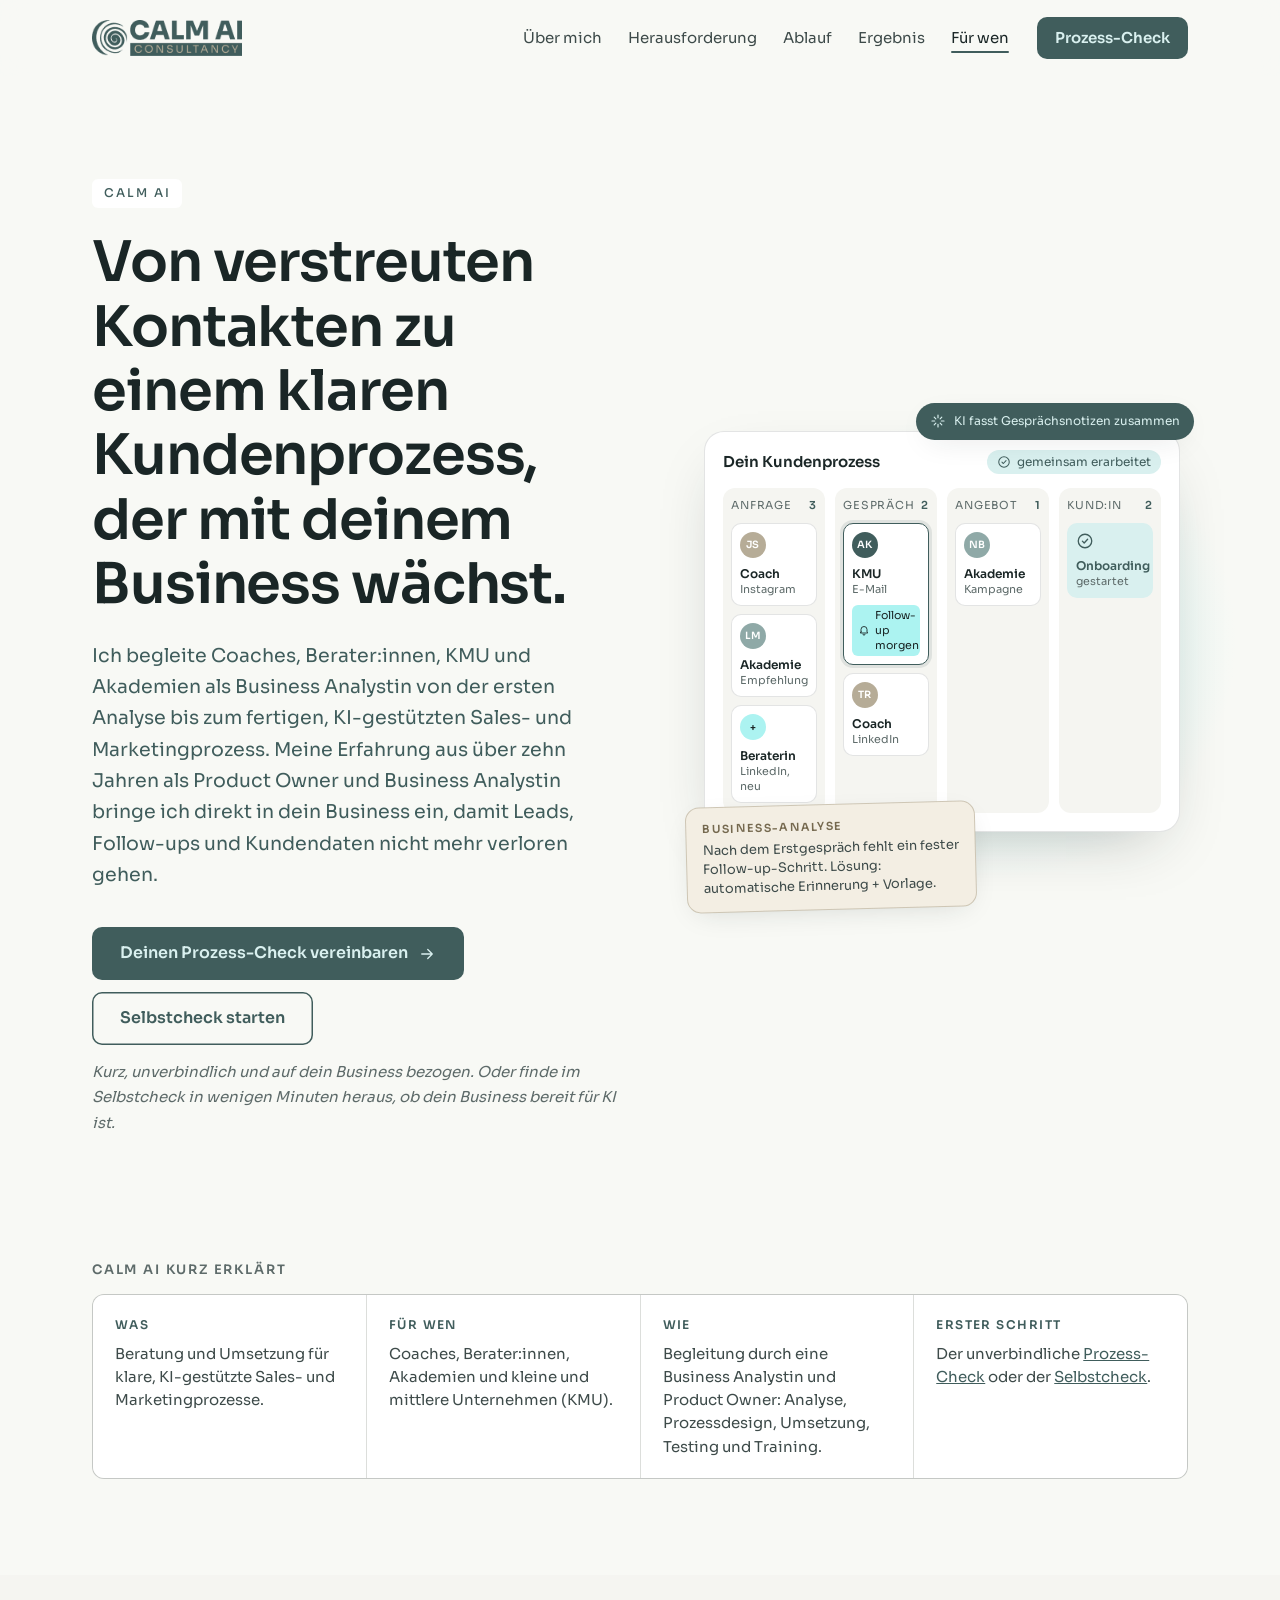
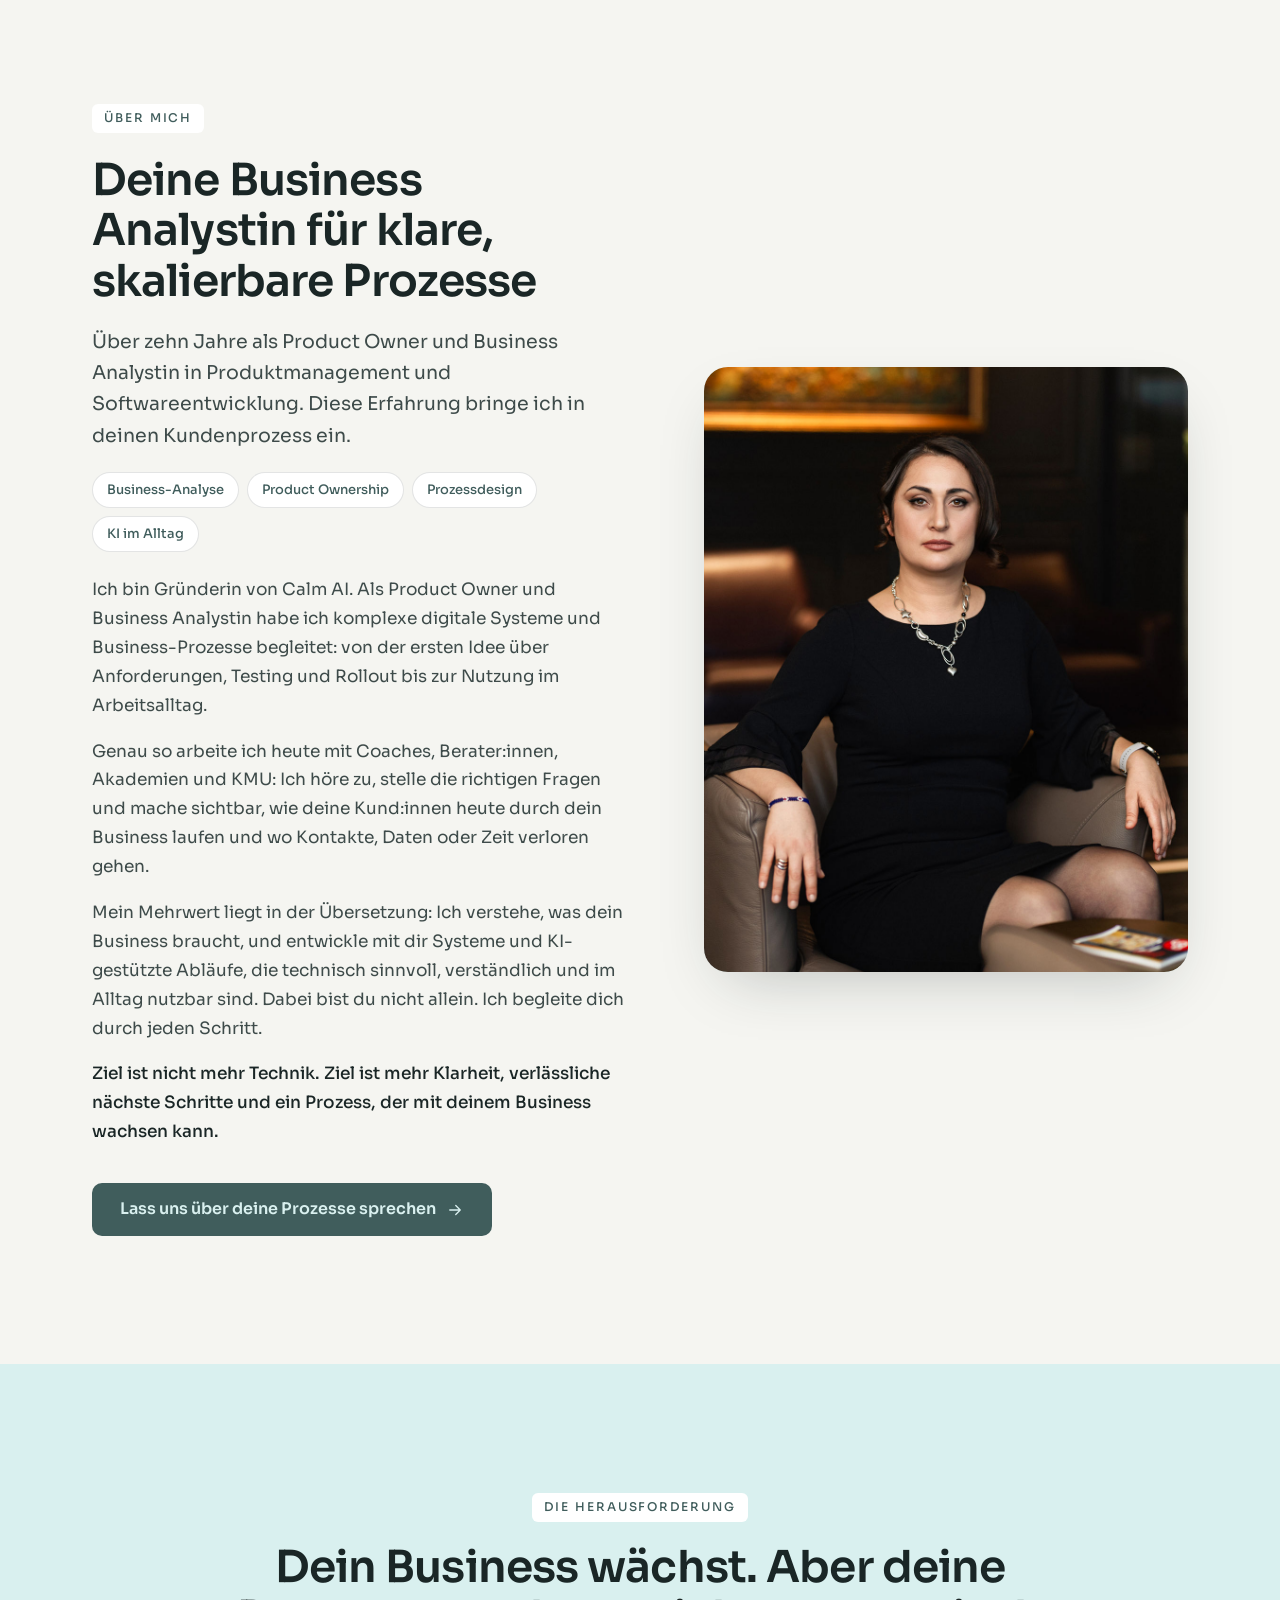
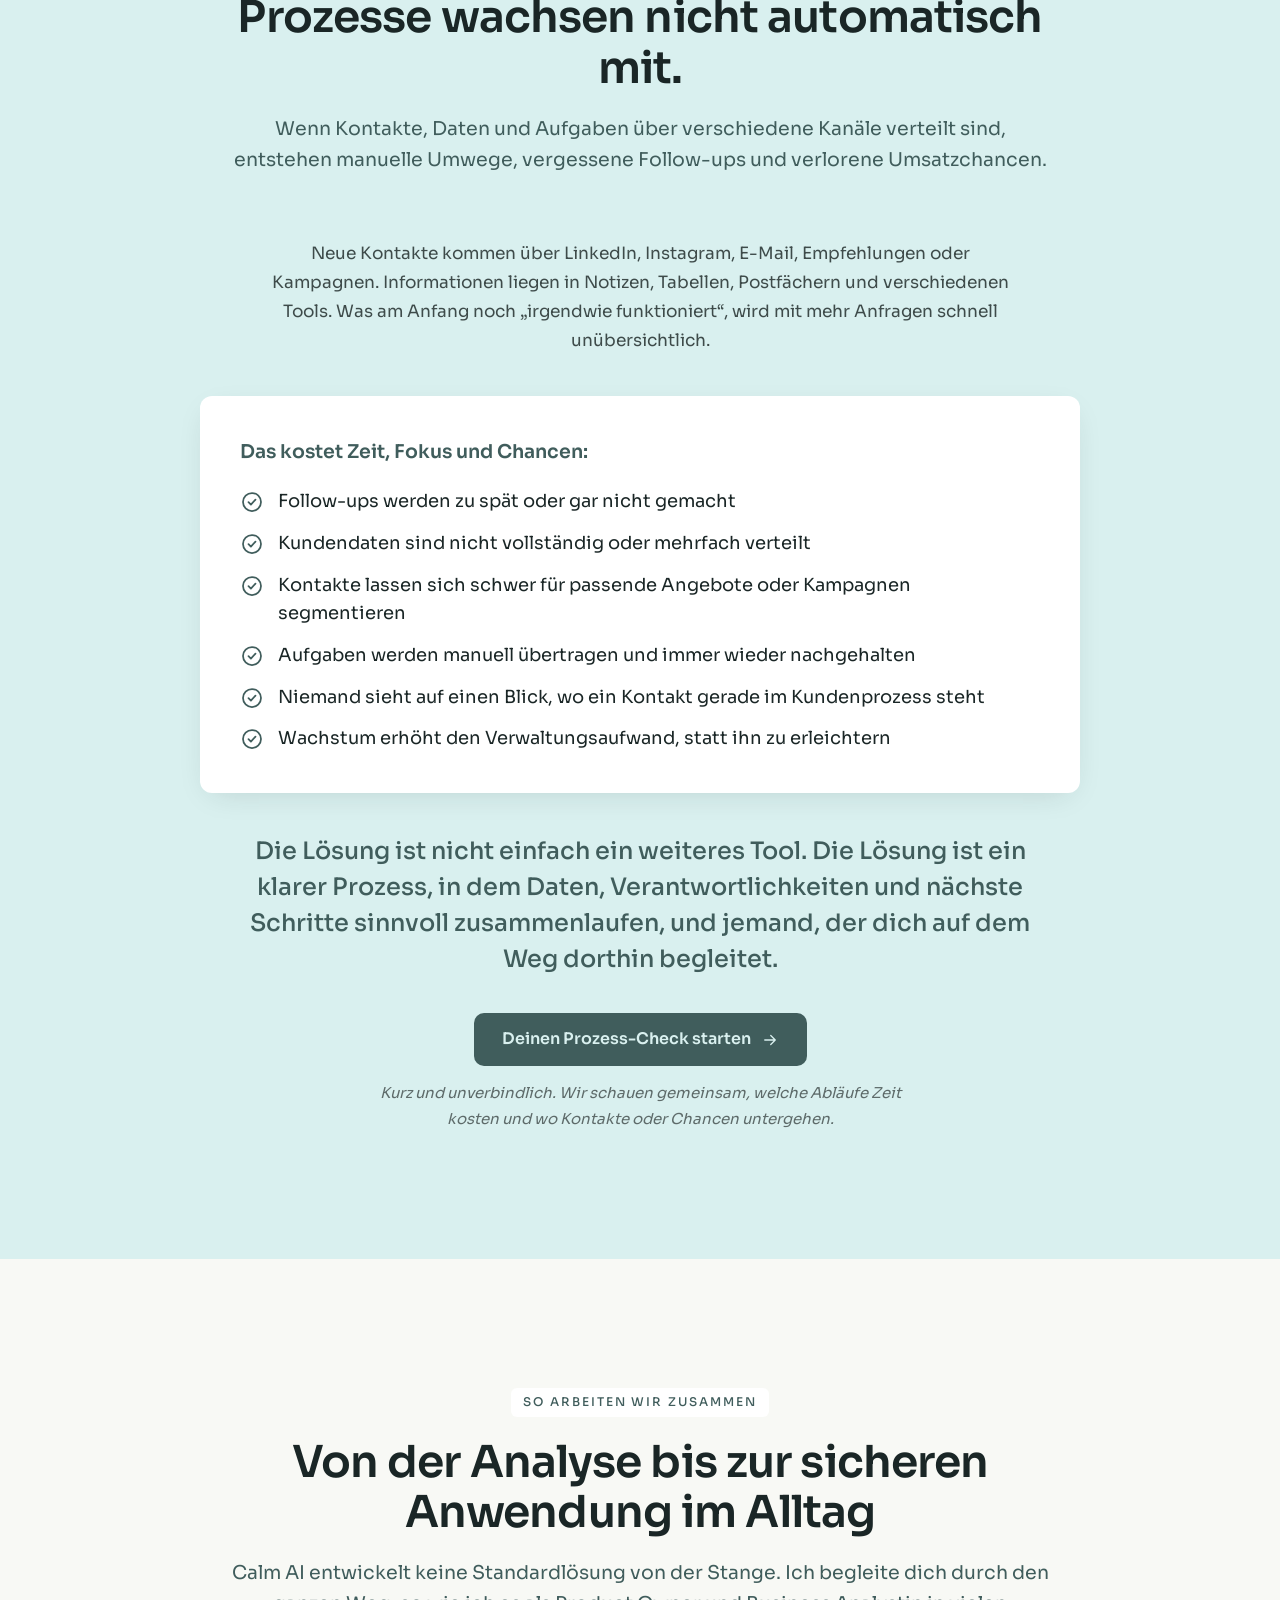
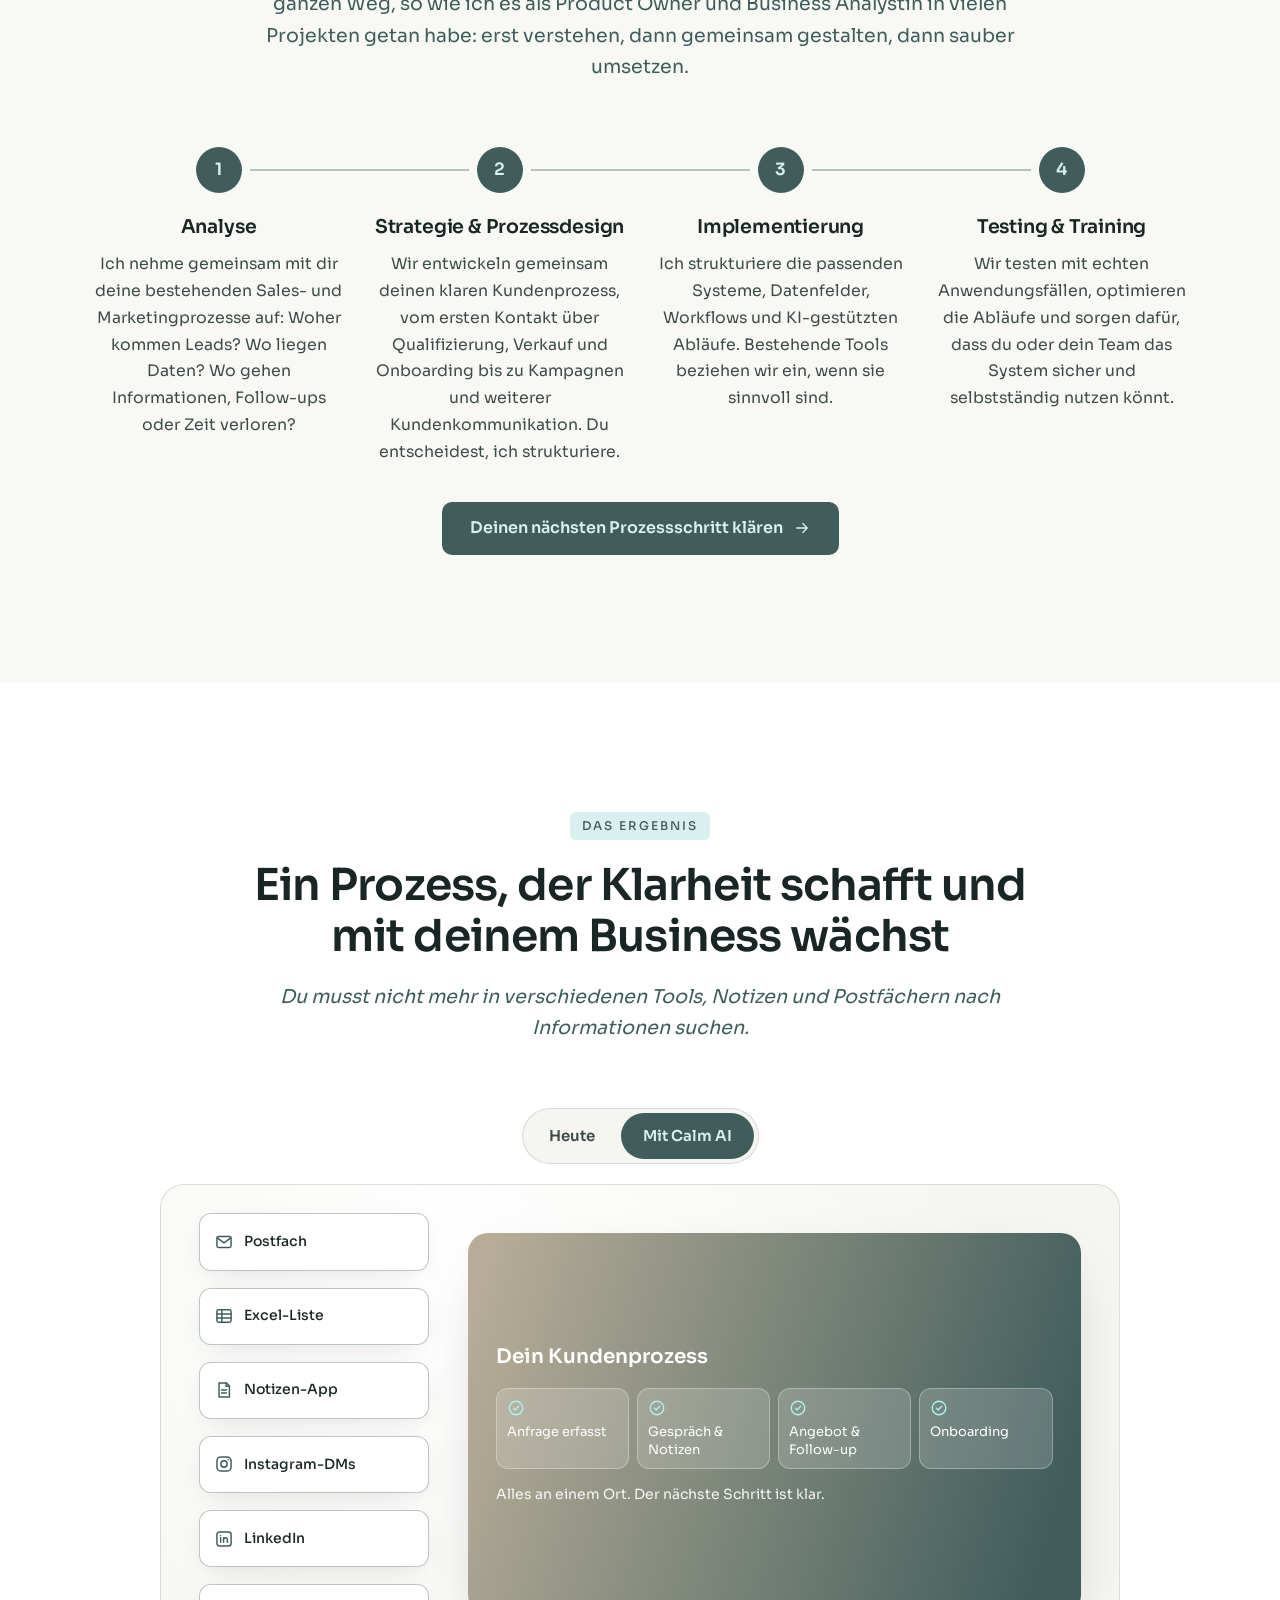
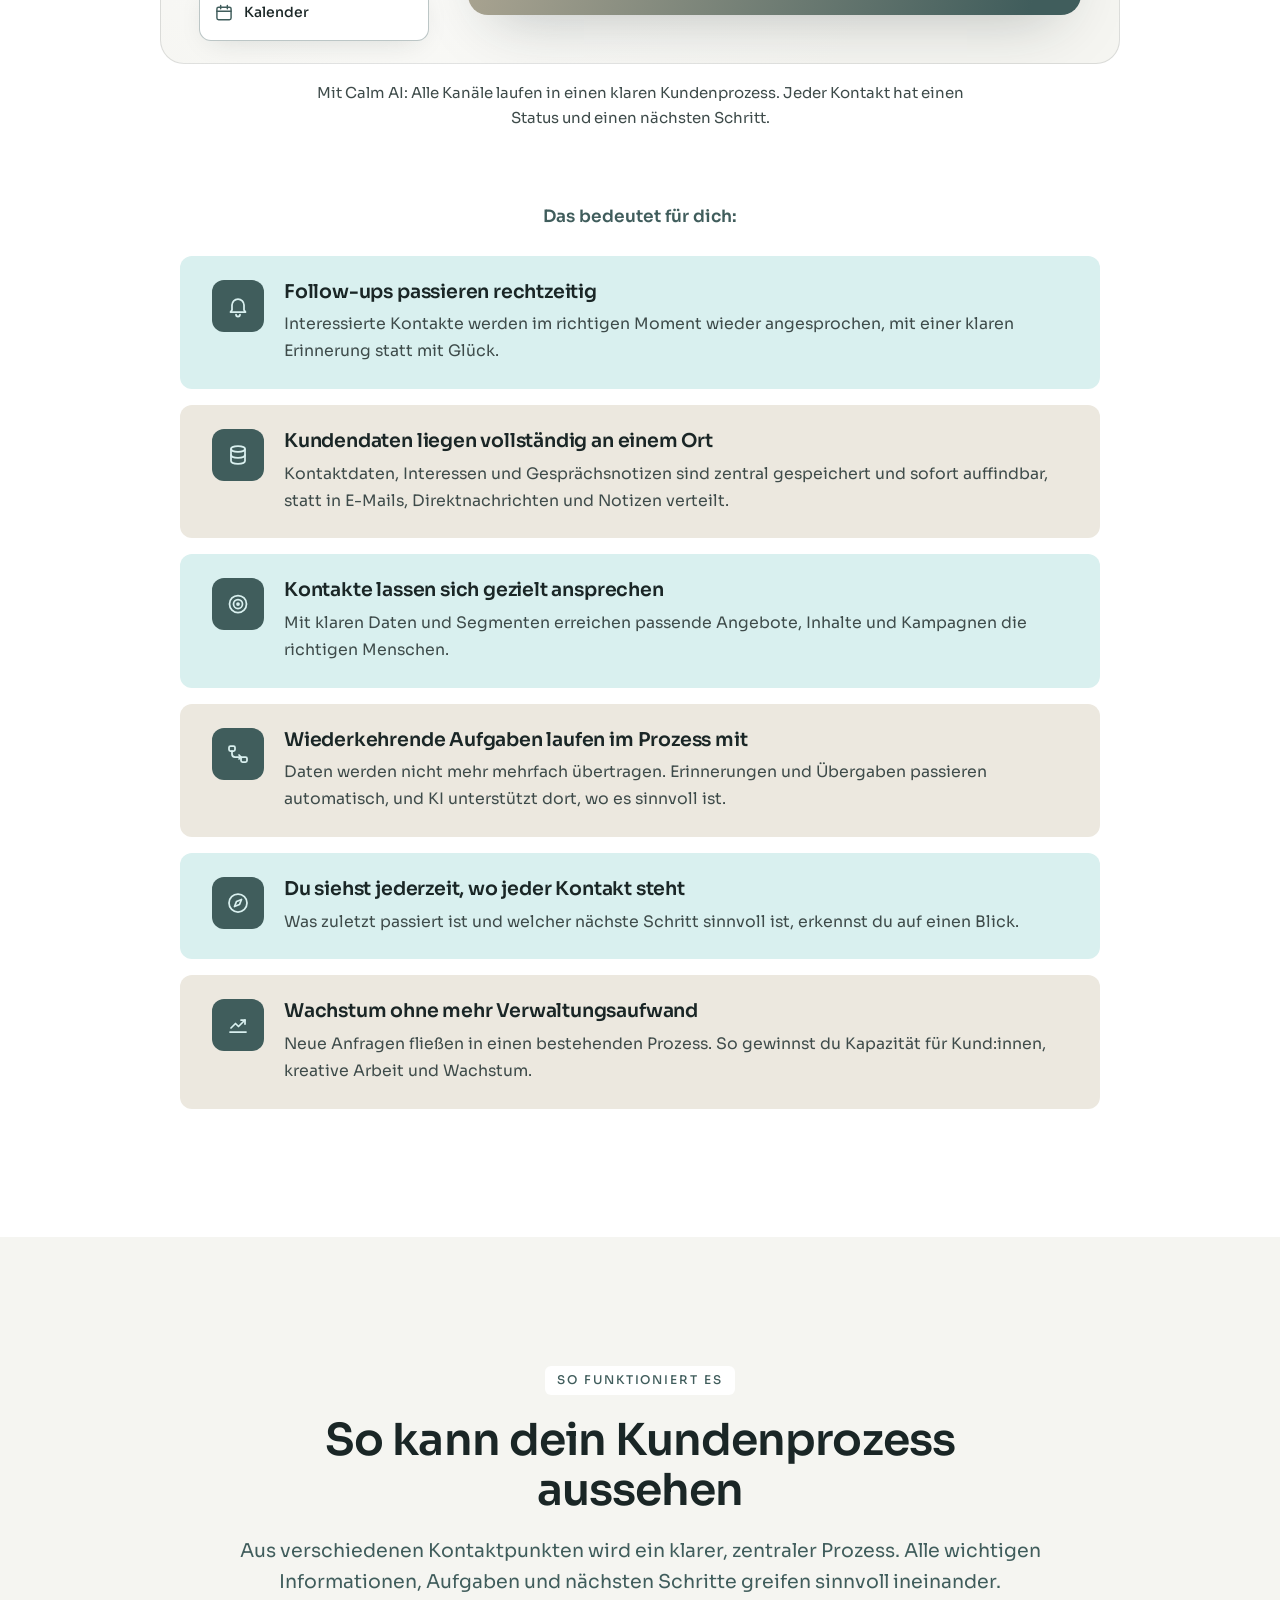
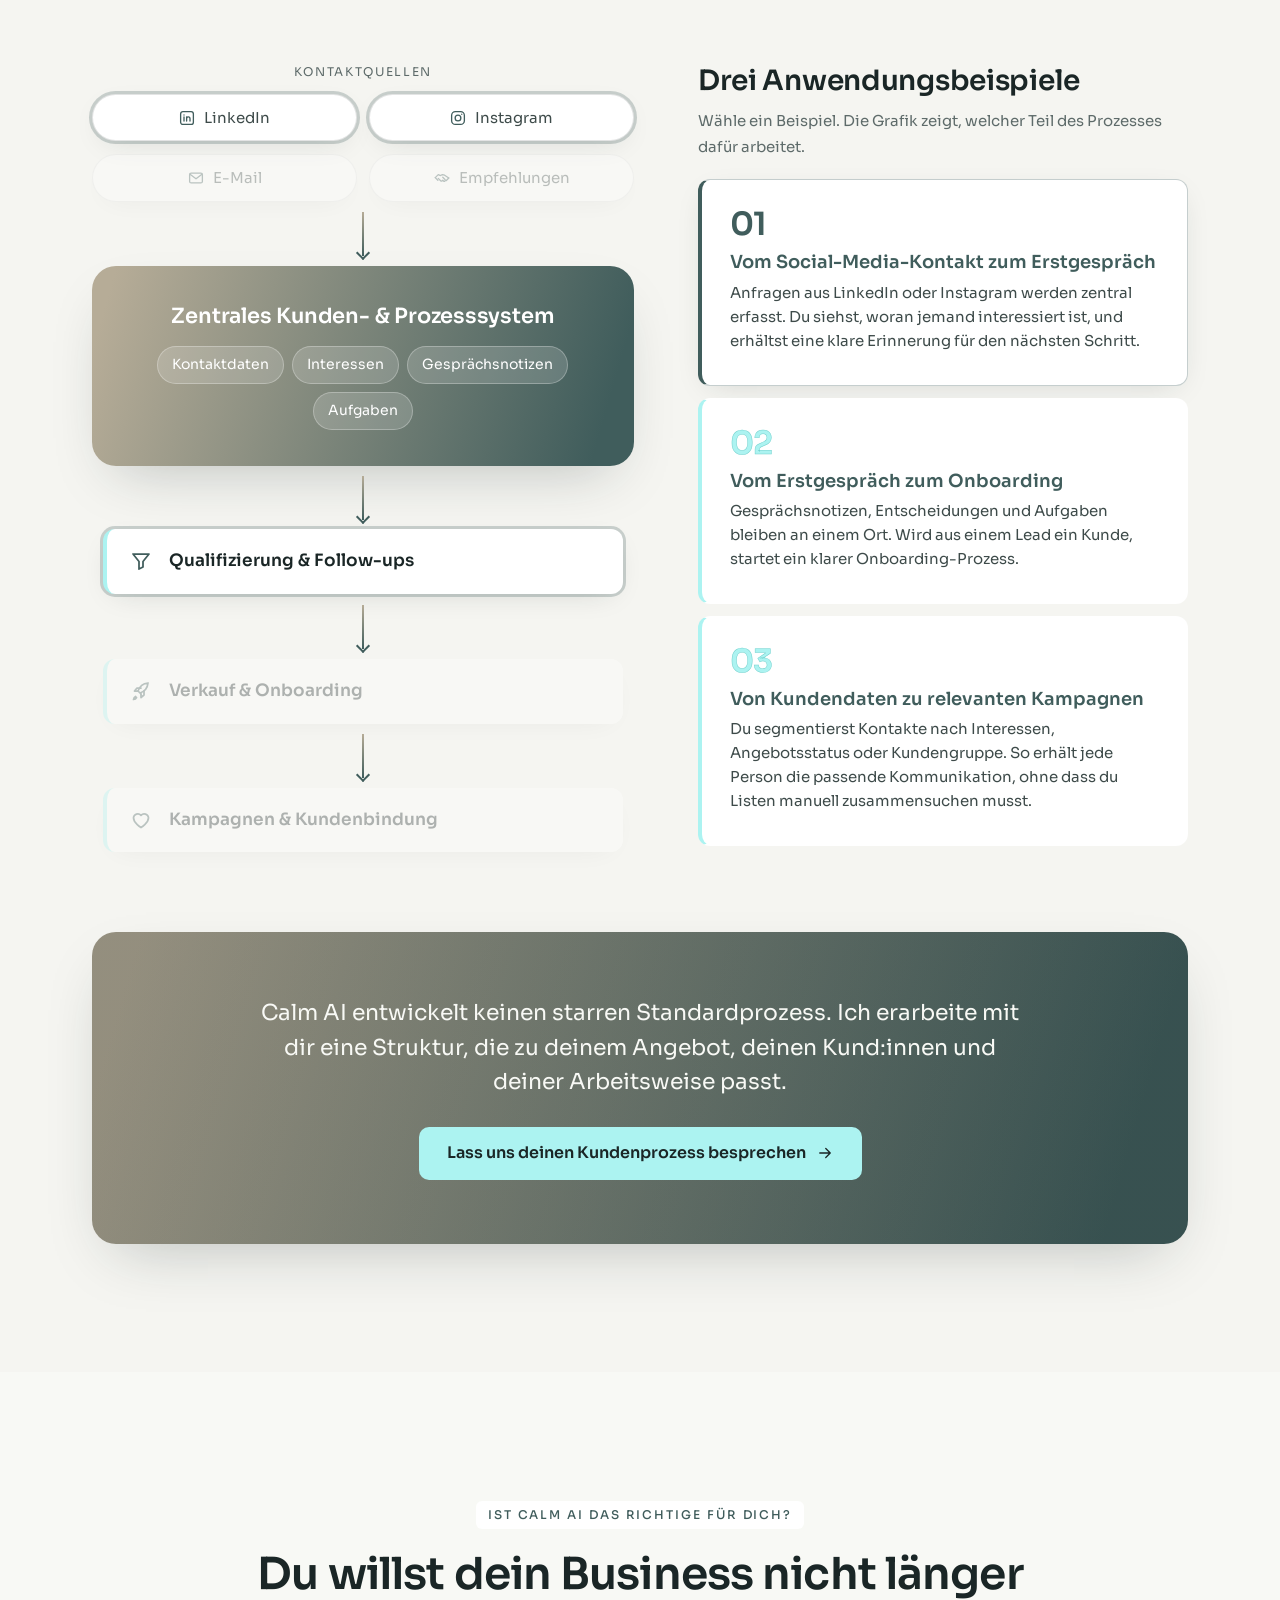
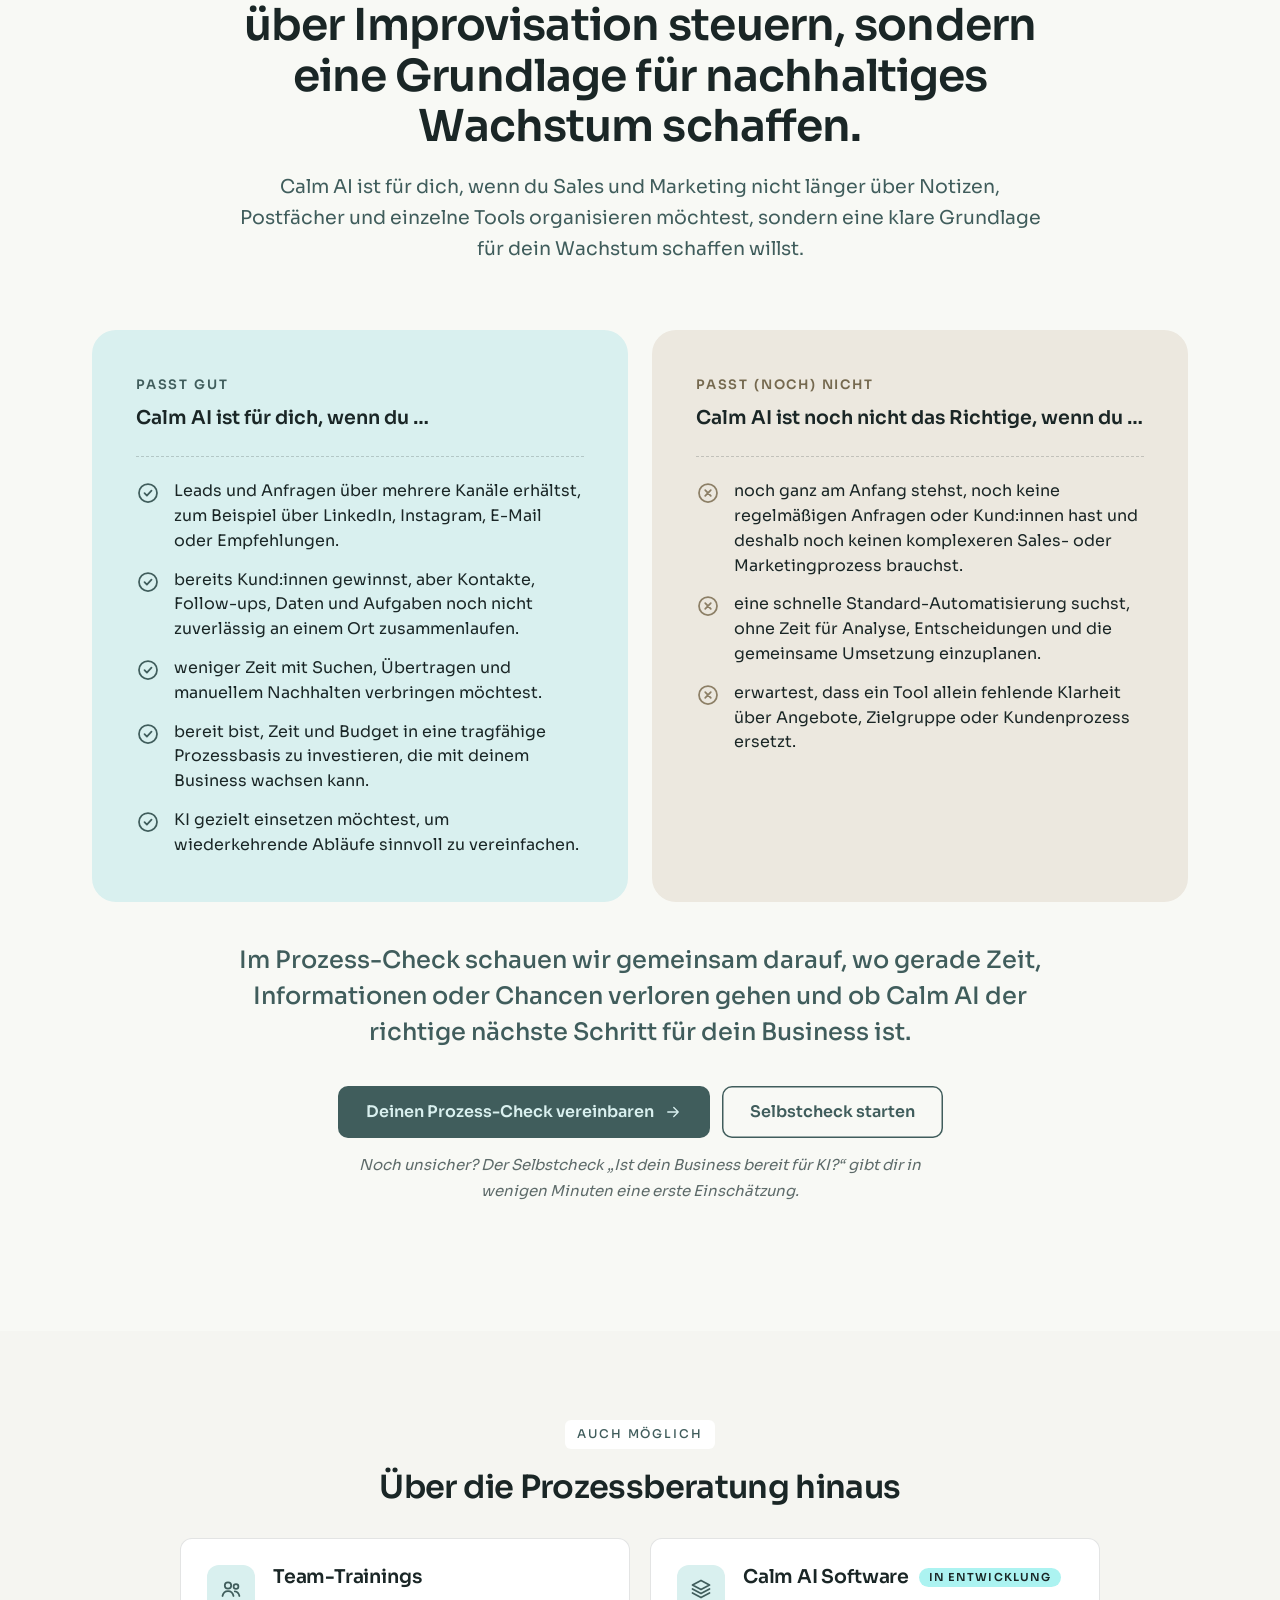
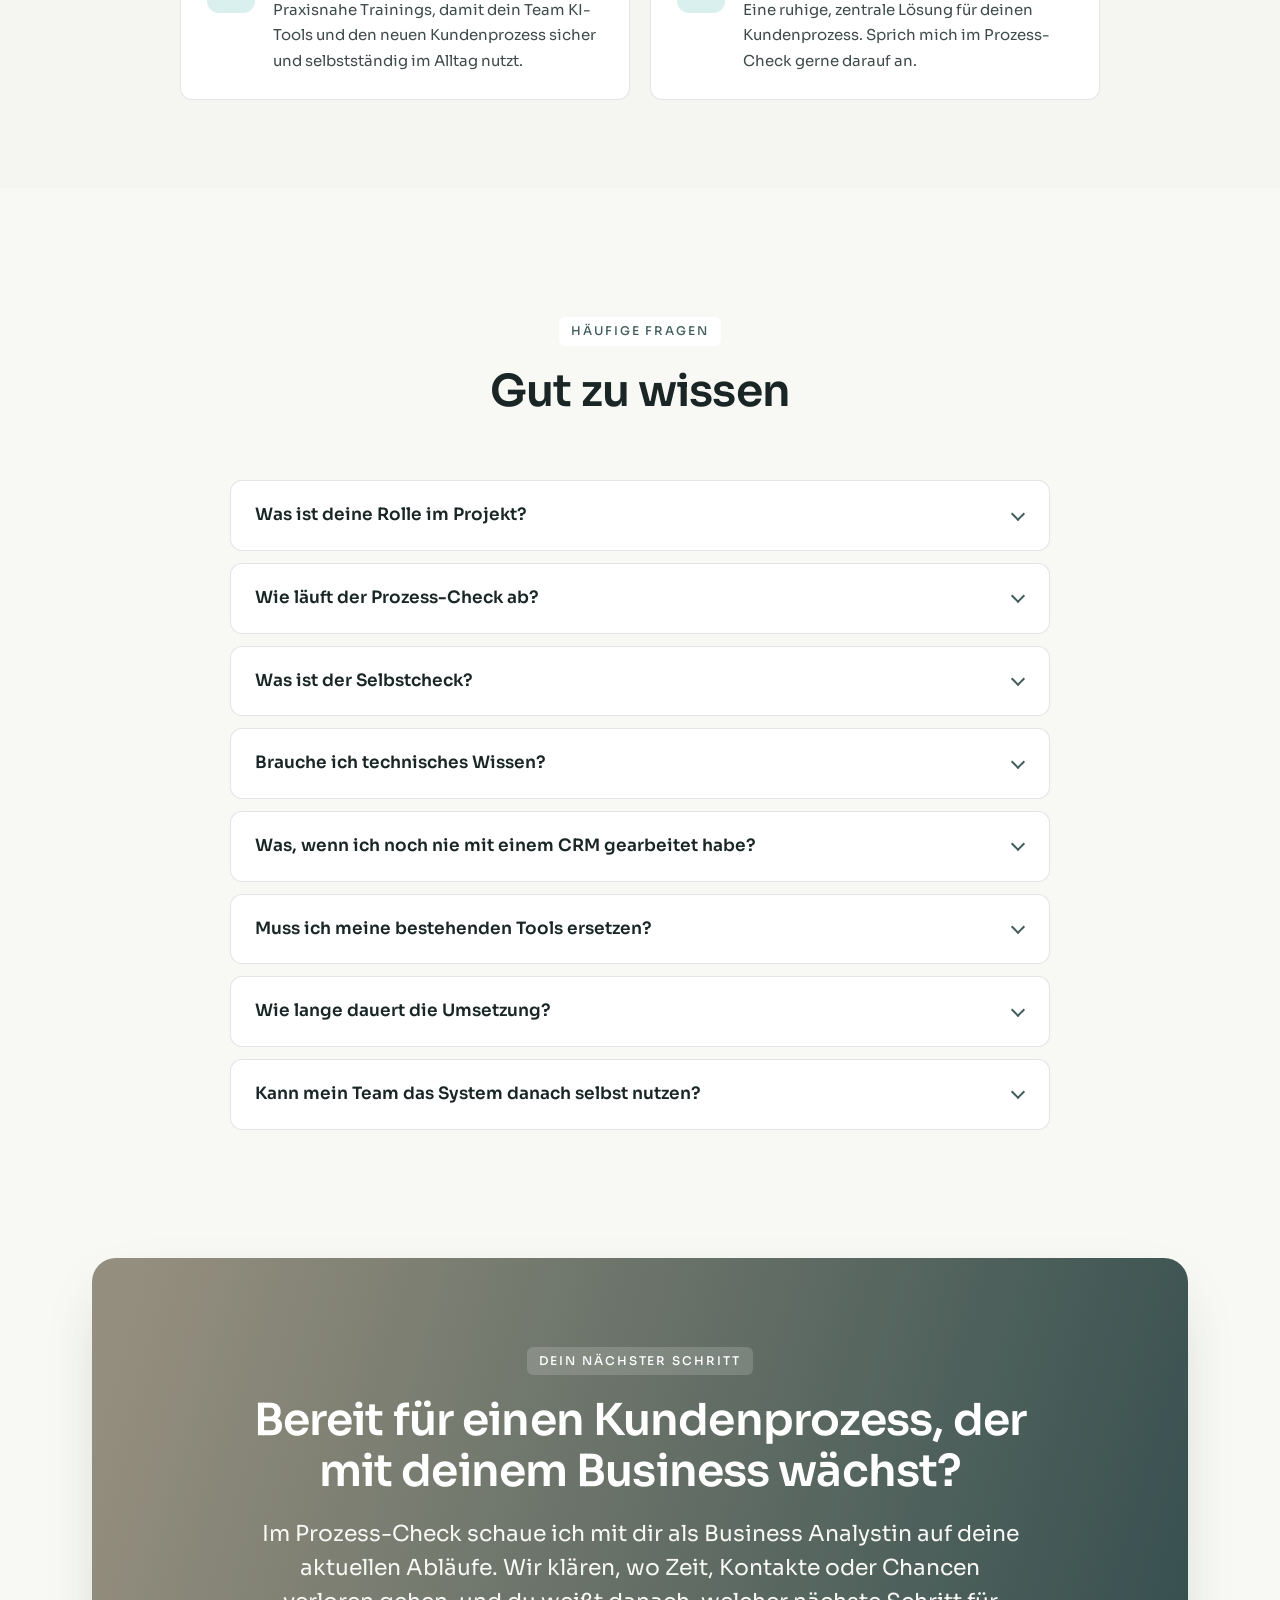
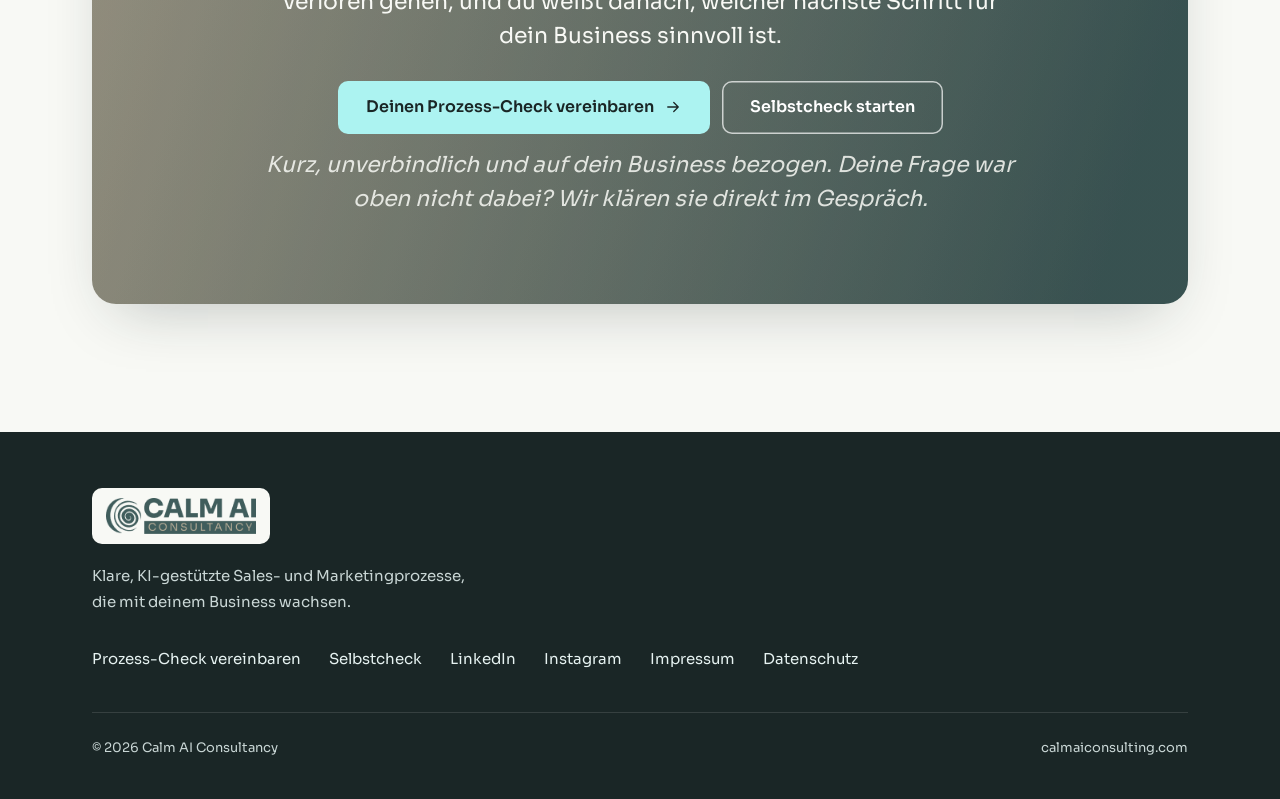
==== commit c032d06c: "Calm AI: interactive graphics, GEO, GA4 with consent, legal drafts, All-Inkl setup - Before/after to" ====
--- a/public/calm-ai/index.html
+++ b/public/calm-ai/index.html
@@ -3,8 +3,11 @@
 <head>
   <meta charset="utf-8">
   <meta name="viewport" content="width=device-width, initial-scale=1">
-  <title>Calm AI | Klare, KI-gestützte Sales- und Marketingprozesse</title>
-  <meta name="description" content="Calm AI entwickelt für Coaches, Berater:innen, KMU und Akademien zentrale, KI-gestützte Sales- und Marketingprozesse. Vereinbare deinen unverbindlichen Prozess-Check.">
+  <title>Calm AI | Business-Analyse für KI-gestützte Sales- und Marketingprozesse</title>
+  <meta name="description" content="Calm AI begleitet Coaches, Berater:innen, Akademien und KMU als Business Analystin zu einem klaren, KI-gestützten Sales- und Marketingprozess: Analyse, Prozessdesign, Umsetzung und Training. Starte mit dem unverbindlichen Prozess-Check.">
+  <meta name="robots" content="index, follow, max-snippet:-1, max-image-preview:large">
+  <meta name="author" content="Calm AI Consultancy">
+  <link rel="alternate" hreflang="de" href="https://calmaiconsulting.com/">
   <link rel="canonical" href="https://calmaiconsulting.com/">
   <meta name="theme-color" content="#F8F9F5">
 
@@ -15,21 +18,202 @@
   <meta property="og:description" content="Zentrale, KI-gestützte Sales- und Marketingprozesse, damit Leads, Follow-ups und Kundendaten nicht verloren gehen.">
   <meta property="og:url" content="https://calmaiconsulting.com/">
   <meta property="og:image" content="https://calmaiconsulting.com/assets/img/founder.jpg">
+  <meta property="og:image:alt" content="Gründerin von Calm AI">
+  <meta name="twitter:card" content="summary_large_image">
 
   <link rel="icon" href="assets/img/favicon.svg" type="image/svg+xml">
   <link rel="preload" href="assets/fonts/sora-latin-wght-normal.woff2" as="font" type="font/woff2" crossorigin>
   <link rel="stylesheet" href="assets/css/style.css">
-
+  <link rel="sitemap" type="application/xml" href="sitemap.xml">
+
+  <!-- Structured data for Google and AI search. TODO: add the founder's full name in "Person" once the Impressum is final. -->
   <script type="application/ld+json">
+{
+ "@context": "https://schema.org",
+ "@graph": [
   {
-    "@context": "https://schema.org",
-    "@type": "ProfessionalService",
-    "name": "Calm AI Consultancy",
-    "url": "https://calmaiconsulting.com/",
-    "description": "Zentrale, KI-gestützte Sales- und Marketingprozesse für Coaches, Berater:innen, KMU und Akademien.",
-    "areaServed": "DE",
-    "sameAs": ["https://linkedin.com/company/calm-ai", "https://www.instagram.com/maya.calm.ai.consulting/"]
+   "@type": "ProfessionalService",
+   "@id": "https://calmaiconsulting.com/#org",
+   "name": "Calm AI Consultancy",
+   "alternateName": "Calm AI",
+   "url": "https://calmaiconsulting.com/",
+   "logo": "https://calmaiconsulting.com/assets/img/calmai-logo.png",
+   "image": "https://calmaiconsulting.com/assets/img/founder.jpg",
+   "description": "Calm AI begleitet Coaches, Berater:innen, Akademien und KMU als Business Analystin zu einem klaren, KI-gestützten Sales- und Marketingprozess: Analyse, Prozessdesign, Umsetzung, Testing und Training.",
+   "slogan": "Von verstreuten Kontakten zu einem klaren Kundenprozess, der mit deinem Business wächst.",
+   "founder": {
+    "@id": "https://calmaiconsulting.com/#founder"
+   },
+   "areaServed": {
+    "@type": "Country",
+    "name": "Deutschland"
+   },
+   "availableLanguage": [
+    "de",
+    "en",
+    "bg"
+   ],
+   "knowsAbout": [
+    "Business-Analyse",
+    "Prozessdesign",
+    "Sales-Prozesse",
+    "Marketing-Automatisierung",
+    "CRM-Einführung",
+    "KI-gestützte Abläufe",
+    "Kundenprozess",
+    "Lead-Management"
+   ],
+   "sameAs": [
+    "https://linkedin.com/company/calm-ai",
+    "https://www.instagram.com/maya.calm.ai.consulting/"
+   ],
+   "potentialAction": {
+    "@type": "ReserveAction",
+    "name": "Prozess-Check vereinbaren",
+    "target": "https://calmaiconsulting.com/prozess-check/"
+   },
+   "hasOfferCatalog": {
+    "@type": "OfferCatalog",
+    "name": "Leistungen",
+    "itemListElement": [
+     {
+      "@type": "Offer",
+      "itemOffered": {
+       "@type": "Service",
+       "name": "Prozess-Check",
+       "description": "Unverbindliches Erstgespräch zu deinen aktuellen Sales- und Marketingabläufen."
+      }
+     },
+     {
+      "@type": "Offer",
+      "itemOffered": {
+       "@type": "Service",
+       "name": "Analyse und Prozessdesign",
+       "description": "Aufnahme der bestehenden Abläufe und Entwicklung eines klaren Kundenprozesses vom ersten Kontakt bis zur Kundenbindung."
+      }
+     },
+     {
+      "@type": "Offer",
+      "itemOffered": {
+       "@type": "Service",
+       "name": "Implementierung",
+       "description": "Einrichtung von Systemen, Datenfeldern, Workflows und KI-gestützten Abläufen, bestehende Tools werden einbezogen."
+      }
+     },
+     {
+      "@type": "Offer",
+      "itemOffered": {
+       "@type": "Service",
+       "name": "Testing und Team-Training",
+       "description": "Test mit echten Anwendungsfällen und Training, damit das Team das System selbstständig nutzt."
+      }
+     }
+    ]
+   }
+  },
+  {
+   "@type": "Person",
+   "@id": "https://calmaiconsulting.com/#founder",
+   "name": "Maya",
+   "jobTitle": "Gründerin, Business Analystin und Product Owner",
+   "worksFor": {
+    "@id": "https://calmaiconsulting.com/#org"
+   },
+   "image": "https://calmaiconsulting.com/assets/img/founder.jpg",
+   "description": "Über zehn Jahre Erfahrung als Product Owner und Business Analystin in Produktmanagement und Softwareentwicklung.",
+   "knowsAbout": [
+    "Business-Analyse",
+    "Product Ownership",
+    "Anforderungsmanagement",
+    "Prozessdesign",
+    "KI im Arbeitsalltag"
+   ],
+   "sameAs": [
+    "https://www.instagram.com/maya.calm.ai.consulting/"
+   ]
+  },
+  {
+   "@type": "WebSite",
+   "@id": "https://calmaiconsulting.com/#website",
+   "url": "https://calmaiconsulting.com/",
+   "name": "Calm AI",
+   "inLanguage": "de",
+   "publisher": {
+    "@id": "https://calmaiconsulting.com/#org"
+   }
+  },
+  {
+   "@type": "FAQPage",
+   "@id": "https://calmaiconsulting.com/#faq",
+   "mainEntity": [
+    {
+     "@type": "Question",
+     "name": "Was ist deine Rolle im Projekt?",
+     "acceptedAnswer": {
+      "@type": "Answer",
+      "text": "Ich bin deine Business Analystin und Prozessbegleiterin. Ich bringe meine Erfahrung als Product Owner und Business Analystin ein, nehme deine Abläufe auf, strukturiere Anforderungen und Entscheidungen und setze den Prozess gemeinsam mit dir um. Du behältst die Entscheidungen, ich sorge für Klarheit und die nächsten Schritte."
+     }
+    },
+    {
+     "@type": "Question",
+     "name": "Wie läuft der Prozess-Check ab?",
+     "acceptedAnswer": {
+      "@type": "Answer",
+      "text": "Du wählst einen passenden Termin im Kalender. Im Gespräch schauen wir gemeinsam auf deine aktuellen Abläufe, wo Zeit, Kontakte oder Chancen verloren gehen und ob Calm AI der richtige nächste Schritt für dich ist. Der Prozess-Check ist unverbindlich."
+     }
+    },
+    {
+     "@type": "Question",
+     "name": "Was ist der Selbstcheck?",
+     "acceptedAnswer": {
+      "@type": "Answer",
+      "text": "Der Selbstcheck „Ist dein Business bereit für KI?“ ist ein kurzer Fragebogen. Du beantwortest ihn in wenigen Minuten und bekommst eine erste Einschätzung, wo dein Business steht. Zum Selbstcheck"
+     }
+    },
+    {
+     "@type": "Question",
+     "name": "Brauche ich technisches Wissen?",
+     "acceptedAnswer": {
+      "@type": "Answer",
+      "text": "Nein. Ich übernehme die technische Konzeption und Einrichtung. Du bringst das Wissen über dein Business mit, und ich übersetze es in einen Prozess, den du und dein Team im Alltag verstehen und nutzen könnt."
+     }
+    },
+    {
+     "@type": "Question",
+     "name": "Was, wenn ich noch nie mit einem CRM gearbeitet habe?",
+     "acceptedAnswer": {
+      "@type": "Answer",
+      "text": "Das ist kein Problem. Wir starten bei deinen bestehenden Abläufen, und im Training lernst du oder dein Team, das System sicher zu nutzen."
+     }
+    },
+    {
+     "@type": "Question",
+     "name": "Muss ich meine bestehenden Tools ersetzen?",
+     "acceptedAnswer": {
+      "@type": "Answer",
+      "text": "Nicht unbedingt. Bestehende Tools beziehen wir ein, wenn sie sinnvoll sind. Ziel ist ein klarer Prozess, nicht ein weiteres Tool."
+     }
+    },
+    {
+     "@type": "Question",
+     "name": "Wie lange dauert die Umsetzung?",
+     "acceptedAnswer": {
+      "@type": "Answer",
+      "text": "Das hängt vom Umfang deiner Prozesse und der gewünschten Automatisierung ab. Typischerweise dauert ein Projekt mit Analyse, Umsetzung, Testing und Training etwa 6 bis 12 Wochen. Im Prozess-Check bekommst du eine erste Einschätzung."
+     }
+    },
+    {
+     "@type": "Question",
+     "name": "Kann mein Team das System danach selbst nutzen?",
+     "acceptedAnswer": {
+      "@type": "Answer",
+      "text": "Ja, genau darum geht es. Nach Testing und Training nutzt du oder dein Team das System selbstständig. Wenn später Anpassungen nötig sind, finden wir gemeinsam eine passende Form der weiteren Begleitung."
+     }
+    }
+   ]
   }
+ ]
+}
   </script>
 </head>
 <body>
@@ -58,6 +242,11 @@
     <symbol id="i-play" viewBox="0 0 24 24"><path d="M8 5.5v13l10.5-6.5L8 5.5Z" fill="currentColor"/></symbol>
     <symbol id="i-photo" viewBox="0 0 24 24"><rect x="3.5" y="5" width="17" height="14" rx="2"/><circle cx="9" cy="10" r="1.8"/><path d="m20.5 16-5-5-8 8"/></symbol>
     <symbol id="i-spark" viewBox="0 0 24 24"><path d="M12 3v4M12 17v4M3 12h4M17 12h4M6.3 6.3l2.5 2.5M15.2 15.2l2.5 2.5M6.3 17.7l2.5-2.5M15.2 8.8l2.5-2.5"/></symbol>
+    <symbol id="i-note" viewBox="0 0 24 24"><path d="M6 3.5h9l3.5 3.5v13.5H6z"/><path d="M14.5 3.5V7.5h4M9 12h6M9 15.5h6"/></symbol>
+    <symbol id="i-sheet" viewBox="0 0 24 24"><rect x="3.5" y="4.5" width="17" height="15" rx="2"/><path d="M3.5 9.5h17M3.5 14.5h17M9.5 4.5v15"/></symbol>
+    <symbol id="i-calendar" viewBox="0 0 24 24"><rect x="3.5" y="5" width="17" height="15" rx="2"/><path d="M3.5 10h17M8 3v4M16 3v4"/></symbol>
+    <symbol id="i-chat" viewBox="0 0 24 24"><path d="M4.5 5.5h15v10h-9l-4 3.5v-3.5h-2z"/></symbol>
+    <symbol id="i-alert" viewBox="0 0 24 24"><path d="M12 4 21 19.5H3L12 4Z"/><path d="M12 10v4M12 17v.01"/></symbol>
     <symbol id="i-menu" viewBox="0 0 24 24"><path d="M4 7h16M4 12h16M4 17h16"/></symbol>
     <symbol id="i-close" viewBox="0 0 24 24"><path d="M6 6l12 12M18 6 6 18"/></symbol>
   </svg>
@@ -115,7 +304,7 @@
                 <p class="pboard__stage">Anfrage <span>3</span></p>
                 <div class="pcard"><span class="pcard__av" style="--c:#B6AC97">JS</span><span><b>Coach</b><small>Instagram</small></span></div>
                 <div class="pcard"><span class="pcard__av" style="--c:#8FA9A7">LM</span><span><b>Akademie</b><small>Empfehlung</small></span></div>
-                <div class="pcard pcard--ghost"><span><b>Beraterin</b><small>LinkedIn</small></span></div>
+                <div class="pcard pcard--new"><span class="pcard__av" style="--c:#ACF3F1;color:#1A2626">+</span><span><b>Beraterin</b><small>LinkedIn, neu</small></span></div>
               </div>
               <div class="pboard__col">
                 <p class="pboard__stage">Gespräch <span>2</span></p>
@@ -139,6 +328,19 @@
           </div>
           <div class="pchip"><svg class="icon"><use href="#i-spark"/></svg>KI fasst Gesprächsnotizen zusammen</div>
         </div>
+      </div>
+    </section>
+
+    <!-- ============ KURZ ERKLÄRT (clear, quotable facts for people and AI search) ============ -->
+    <section class="facts" aria-labelledby="facts-title">
+      <div class="container">
+        <h2 id="facts-title" class="facts__title">Calm AI kurz erklärt</h2>
+        <dl class="facts__grid">
+          <div><dt>Was</dt><dd>Beratung und Umsetzung für klare, KI-gestützte Sales- und Marketingprozesse.</dd></div>
+          <div><dt>Für wen</dt><dd>Coaches, Berater:innen, Akademien und kleine und mittlere Unternehmen (KMU).</dd></div>
+          <div><dt>Wie</dt><dd>Begleitung durch eine Business Analystin und Product Owner: Analyse, Prozessdesign, Umsetzung, Testing und Training.</dd></div>
+          <div><dt>Erster Schritt</dt><dd>Der unverbindliche <a href="prozess-check/">Prozess-Check</a> oder der <a href="https://tally.so/r/EkygEl" target="_blank" rel="noopener">Selbstcheck</a>.</dd></div>
+        </dl>
       </div>
     </section>
 
@@ -257,6 +459,33 @@
           <h2 id="result-title">Ein Prozess, der Klarheit schafft und mit deinem Business wächst</h2>
           <p class="lead"><em>Du musst nicht mehr in verschiedenen Tools, Notizen und Postfächern nach Informationen suchen.</em></p>
         </div>
+        <!-- Interactive before/after graphic -->
+        <div class="compare reveal" data-compare>
+          <div class="compare__toggle" role="group" aria-label="Ansicht wählen">
+            <button type="button" aria-pressed="true" data-view="before">Heute</button>
+            <button type="button" aria-pressed="false" data-view="after">Mit Calm AI</button>
+          </div>
+          <div class="compare__stage" data-state="before" aria-hidden="true">
+            <div class="cmp-item"><svg class="icon"><use href="#i-mail"/></svg><span>Postfach</span><em class="cmp-warn"><svg class="icon"><use href="#i-alert"/></svg>Follow-up vergessen</em></div>
+            <div class="cmp-item"><svg class="icon"><use href="#i-sheet"/></svg><span>Excel-Liste</span><em class="cmp-warn"><svg class="icon"><use href="#i-alert"/></svg>Daten doppelt</em></div>
+            <div class="cmp-item"><svg class="icon"><use href="#i-note"/></svg><span>Notizen-App</span></div>
+            <div class="cmp-item"><svg class="icon"><use href="#i-instagram"/></svg><span>Instagram-DMs</span><em class="cmp-warn"><svg class="icon"><use href="#i-alert"/></svg>Anfrage übersehen</em></div>
+            <div class="cmp-item"><svg class="icon"><use href="#i-linkedin"/></svg><span>LinkedIn</span></div>
+            <div class="cmp-item"><svg class="icon"><use href="#i-calendar"/></svg><span>Kalender</span><em class="cmp-warn"><svg class="icon"><use href="#i-alert"/></svg>Wer ist zuständig?</em></div>
+            <div class="cmp-hub">
+              <p class="cmp-hub__title">Dein Kundenprozess</p>
+              <ol class="cmp-hub__steps">
+                <li><svg class="icon"><use href="#i-check"/></svg>Anfrage erfasst</li>
+                <li><svg class="icon"><use href="#i-check"/></svg>Gespräch &amp; Notizen</li>
+                <li><svg class="icon"><use href="#i-check"/></svg>Angebot &amp; Follow-up</li>
+                <li><svg class="icon"><use href="#i-check"/></svg>Onboarding</li>
+              </ol>
+              <p class="cmp-hub__foot">Alles an einem Ort. Der nächste Schritt ist klar.</p>
+            </div>
+          </div>
+          <p class="compare__caption" aria-live="polite" data-caption-before="Heute: Kontakte und Aufgaben verteilen sich auf viele Orte. Follow-ups gehen unter, Daten liegen doppelt." data-caption-after="Mit Calm AI: Alle Kanäle laufen in einen klaren Kundenprozess. Jeder Kontakt hat einen Status und einen nächsten Schritt.">Heute: Kontakte und Aufgaben verteilen sich auf viele Orte. Follow-ups gehen unter, Daten liegen doppelt.</p>
+        </div>
+
         <p class="result-intro">Das bedeutet für dich:</p>
         <div class="feature-list">
           <article class="feature reveal">
@@ -299,44 +528,49 @@
         <!-- Process graphic built in HTML (responsive, readable on mobile).
              To use the AI-generated image instead, replace this .flow block with:
              <figure class="flow-image"><img src="assets/img/kundenprozess.jpg" alt="..."></figure> -->
-        <div class="flow reveal" role="img" aria-label="Kontaktquellen LinkedIn, Instagram, E-Mail und Empfehlungen fließen in ein zentrales Kunden- und Prozesssystem. Von dort folgen Qualifizierung und Follow-ups, Verkauf und Onboarding sowie Kampagnen und Kundenbindung.">
+        <div class="process-grid">
+        <div class="flow reveal" data-flow role="img" aria-label="Kontaktquellen LinkedIn, Instagram, E-Mail und Empfehlungen fließen in ein zentrales Kunden- und Prozesssystem. Von dort folgen Qualifizierung und Follow-ups, Verkauf und Onboarding sowie Kampagnen und Kundenbindung.">
           <p class="flow__group-label">Kontaktquellen</p>
           <div class="flow__sources">
-            <span class="chip"><svg class="icon"><use href="#i-linkedin"/></svg>LinkedIn</span>
-            <span class="chip"><svg class="icon"><use href="#i-instagram"/></svg>Instagram</span>
-            <span class="chip"><svg class="icon"><use href="#i-mail"/></svg>E-Mail</span>
-            <span class="chip"><svg class="icon"><use href="#i-handshake"/></svg>Empfehlungen</span>
+            <span class="chip flow-node" data-cases="1"><svg class="icon"><use href="#i-linkedin"/></svg>LinkedIn</span>
+            <span class="chip flow-node" data-cases="1"><svg class="icon"><use href="#i-instagram"/></svg>Instagram</span>
+            <span class="chip flow-node" data-cases="2 3"><svg class="icon"><use href="#i-mail"/></svg>E-Mail</span>
+            <span class="chip flow-node" data-cases="2"><svg class="icon"><use href="#i-handshake"/></svg>Empfehlungen</span>
           </div>
           <span class="flow__arrow"></span>
-          <div class="flow__hub">
+          <div class="flow__hub flow-node" data-cases="1 2 3">
             <h3>Zentrales Kunden- &amp; Prozesssystem</h3>
             <div class="flow__hub-tags"><span>Kontaktdaten</span><span>Interessen</span><span>Gesprächsnotizen</span><span>Aufgaben</span></div>
           </div>
           <span class="flow__arrow"></span>
-          <div class="flow__step"><svg class="icon"><use href="#i-filter"/></svg><strong>Qualifizierung &amp; Follow-ups</strong></div>
+          <div class="flow__step flow-node" data-cases="1"><svg class="icon"><use href="#i-filter"/></svg><strong>Qualifizierung &amp; Follow-ups</strong></div>
           <span class="flow__arrow"></span>
-          <div class="flow__step"><svg class="icon"><use href="#i-rocket"/></svg><strong>Verkauf &amp; Onboarding</strong></div>
+          <div class="flow__step flow-node" data-cases="2"><svg class="icon"><use href="#i-rocket"/></svg><strong>Verkauf &amp; Onboarding</strong></div>
           <span class="flow__arrow"></span>
-          <div class="flow__step"><svg class="icon"><use href="#i-heart"/></svg><strong>Kampagnen &amp; Kundenbindung</strong></div>
-        </div>
-
+          <div class="flow__step flow-node" data-cases="3"><svg class="icon"><use href="#i-heart"/></svg><strong>Kampagnen &amp; Kundenbindung</strong></div>
+        </div>
+
+        <div class="process-grid__side">
         <h3 class="subhead">Drei Anwendungsbeispiele</h3>
-        <div class="cases">
-          <article class="case reveal">
-            <div class="case__num">01</div>
-            <h3>Vom Social-Media-Kontakt zum Erstgespräch</h3>
-            <p>Anfragen aus LinkedIn oder Instagram werden zentral erfasst. Du siehst, woran jemand interessiert ist, und erhältst eine klare Erinnerung für den nächsten Schritt.</p>
-          </article>
-          <article class="case reveal">
-            <div class="case__num">02</div>
-            <h3>Vom Erstgespräch zum Onboarding</h3>
-            <p>Gesprächsnotizen, Entscheidungen und Aufgaben bleiben an einem Ort. Wird aus einem Lead ein Kunde, startet ein klarer Onboarding-Prozess.</p>
-          </article>
-          <article class="case reveal">
-            <div class="case__num">03</div>
-            <h3>Von Kundendaten zu relevanten Kampagnen</h3>
-            <p>Du segmentierst Kontakte nach Interessen, Angebotsstatus oder Kundengruppe. So erhält jede Person die passende Kommunikation, ohne dass du Listen manuell zusammensuchen musst.</p>
-          </article>
+        <p class="subhead__hint">Wähle ein Beispiel. Die Grafik zeigt, welcher Teil des Prozesses dafür arbeitet.</p>
+        <div class="cases cases--stack" data-cases-list>
+          <button type="button" class="case reveal" data-case="1" aria-pressed="true">
+            <span class="case__num">01</span>
+            <span class="case__title">Vom Social-Media-Kontakt zum Erstgespräch</span>
+            <span class="case__text">Anfragen aus LinkedIn oder Instagram werden zentral erfasst. Du siehst, woran jemand interessiert ist, und erhältst eine klare Erinnerung für den nächsten Schritt.</span>
+          </button>
+          <button type="button" class="case reveal" data-case="2" aria-pressed="false">
+            <span class="case__num">02</span>
+            <span class="case__title">Vom Erstgespräch zum Onboarding</span>
+            <span class="case__text">Gesprächsnotizen, Entscheidungen und Aufgaben bleiben an einem Ort. Wird aus einem Lead ein Kunde, startet ein klarer Onboarding-Prozess.</span>
+          </button>
+          <button type="button" class="case reveal" data-case="3" aria-pressed="false">
+            <span class="case__num">03</span>
+            <span class="case__title">Von Kundendaten zu relevanten Kampagnen</span>
+            <span class="case__text">Du segmentierst Kontakte nach Interessen, Angebotsstatus oder Kundengruppe. So erhält jede Person die passende Kommunikation, ohne dass du Listen manuell zusammensuchen musst.</span>
+          </button>
+        </div>
+        </div>
         </div>
 
         <div class="banner reveal">
@@ -490,6 +724,7 @@
           <a href="https://www.instagram.com/maya.calm.ai.consulting/" target="_blank" rel="noopener">Instagram</a>
           <a href="impressum/">Impressum</a>
           <a href="datenschutz/">Datenschutz</a>
+          <button type="button" class="footer__consent" data-consent-open hidden>Cookie-Einstellungen</button>
         </nav>
       </div>
       <div class="footer__bottom">
@@ -499,6 +734,7 @@
     </div>
   </footer>
 
+  <script src="assets/js/consent.js" defer></script>
   <script src="assets/js/main.js" defer></script>
 </body>
 </html>
--- a/public/calm-ai/assets/css/style.css
+++ b/public/calm-ai/assets/css/style.css
@@ -499,3 +499,159 @@
   .js .reveal { opacity: 1; transform: none; transition: none; }
   * { transition-duration: 0s !important; animation-duration: 0s !important; }
 }
+
+/* ==========================================================================
+   Interactive additions
+   ========================================================================== */
+
+/* Hero board: a new lead arrives, the next step gently pulses */
+.pcard--new { animation: pcard-new 8s ease-in-out infinite; }
+@keyframes pcard-new {
+  0%, 10% { opacity: 0; transform: translateY(-10px) scale(.96); }
+  20%, 88% { opacity: 1; transform: none; }
+  100% { opacity: 0; transform: translateY(4px); }
+}
+.pcard__next { animation: pcard-pulse 3s ease-in-out infinite; }
+@keyframes pcard-pulse {
+  0%, 100% { box-shadow: 0 0 0 0 rgba(172, 243, 241, 0); }
+  50% { box-shadow: 0 0 0 5px rgba(172, 243, 241, .55); }
+}
+
+/* Kurz erklärt */
+.facts { background: var(--bg-cream); padding: 0 0 clamp(56px, 8vw, 96px); }
+.facts__title { font-size: 0.8125rem; letter-spacing: .14em; text-transform: uppercase; color: var(--ink-muted); font-weight: 600; margin-bottom: 16px; }
+.facts__grid { margin: 0; display: grid; grid-template-columns: repeat(4, minmax(0, 1fr)); gap: 1px; background: var(--line); border: 1px solid var(--line); border-radius: var(--radius); overflow: hidden; }
+.facts__grid > div { background: var(--bg-white); padding: 20px 22px; }
+.facts__grid dt { font-size: 0.75rem; letter-spacing: .12em; text-transform: uppercase; color: var(--primary); font-weight: 600; margin-bottom: 6px; }
+.facts__grid dd { margin: 0; font-size: 0.9375rem; line-height: 1.55; color: var(--ink-soft); }
+.facts__grid a { color: var(--primary); }
+@media (max-width: 960px) { .facts__grid { grid-template-columns: 1fr 1fr; } }
+@media (max-width: 560px) { .facts__grid { grid-template-columns: 1fr; } }
+
+/* Vorher / Nachher */
+.compare { max-width: 960px; margin: 0 auto clamp(48px, 7vw, 72px); }
+.compare__toggle { display: flex; justify-content: center; gap: 4px; margin: 0 auto 20px; padding: 4px; width: fit-content; background: var(--bg-stone); border-radius: 999px; border: 1px solid var(--line); }
+.compare__toggle button { font: inherit; font-size: 0.9375rem; font-weight: 600; border: 0; cursor: pointer; border-radius: 999px; padding: 10px 22px; background: transparent; color: var(--ink-soft); transition: background-color .25s ease, color .25s ease; }
+.compare__toggle button[aria-pressed="true"] { background: var(--primary); color: var(--on-primary); }
+.compare__stage {
+  position: relative; aspect-ratio: 2 / 1; border-radius: var(--radius-lg); overflow: hidden;
+  background: radial-gradient(circle at 30% 20%, #FFFFFF 0, var(--bg-stone) 70%); border: 1px solid var(--line);
+  --t: .8s cubic-bezier(.65, 0, .25, 1);
+}
+.cmp-item {
+  position: absolute; width: 23%; height: 12%; min-height: 44px; display: flex; align-items: center; gap: 10px;
+  padding: 0 14px; background: var(--bg-white); border: 1px solid var(--line); border-radius: 12px; box-shadow: var(--shadow-soft);
+  font-size: 0.875rem; font-weight: 500; color: var(--ink); white-space: nowrap;
+  left: var(--x); top: var(--y); transform: rotate(var(--r, 0deg));
+  transition: left var(--t), top var(--t), transform var(--t), width var(--t), border-color .4s ease;
+}
+.cmp-item .icon { width: 20px; height: 20px; color: var(--primary); }
+.cmp-item span { overflow: hidden; text-overflow: ellipsis; }
+.cmp-warn {
+  position: absolute; left: 10px; top: -13px; display: inline-flex; align-items: center; gap: 4px;
+  font-style: normal; font-size: 0.6875rem; font-weight: 600; color: #7A4A1E; background: #F7E3C9; border-radius: 999px; padding: 2px 8px;
+  transition: opacity .3s ease, transform .3s ease;
+}
+.cmp-warn .icon { width: 12px; height: 12px; color: #A76933; }
+.cmp-hub {
+  position: absolute; left: 32%; top: 10%; width: 64%; height: 80%; border-radius: 20px; padding: clamp(16px, 3vw, 28px);
+  background: var(--gradient); color: #fff; box-shadow: var(--shadow); display: flex; flex-direction: column; justify-content: center;
+  opacity: 0; transform: scale(.94); transition: opacity .5s ease .25s, transform .6s ease .25s;
+}
+.cmp-hub__title { font-weight: 600; font-size: clamp(1rem, 2vw, 1.25rem); margin: 0 0 14px; }
+.cmp-hub__steps { list-style: none; margin: 0; padding: 0; display: grid; grid-template-columns: repeat(4, minmax(0, 1fr)); gap: 8px; counter-reset: s; }
+.cmp-hub__steps li { background: rgba(255, 255, 255, .16); border: 1px solid rgba(255, 255, 255, .3); border-radius: 12px; padding: 10px; font-size: 0.8125rem; line-height: 1.35; display: flex; flex-direction: column; gap: 6px; }
+.cmp-hub__steps .icon { width: 18px; height: 18px; color: var(--accent); }
+.cmp-hub__foot { margin: 14px 0 0; font-size: 0.875rem; opacity: .92; }
+
+/* before: scattered */
+.compare__stage[data-state="before"] .cmp-item:nth-of-type(1) { --x: 5%;  --y: 12%; --r: -6deg; }
+.compare__stage[data-state="before"] .cmp-item:nth-of-type(2) { --x: 39%; --y: 8%;  --r: 4deg; }
+.compare__stage[data-state="before"] .cmp-item:nth-of-type(3) { --x: 71%; --y: 18%; --r: -3deg; }
+.compare__stage[data-state="before"] .cmp-item:nth-of-type(4) { --x: 10%; --y: 64%; --r: 5deg; }
+.compare__stage[data-state="before"] .cmp-item:nth-of-type(5) { --x: 43%; --y: 52%; --r: -5deg; }
+.compare__stage[data-state="before"] .cmp-item:nth-of-type(6) { --x: 72%; --y: 70%; --r: 6deg; }
+.compare__stage[data-state="before"] .cmp-item { border-style: dashed; }
+/* after: aligned, feeding the process */
+.compare__stage[data-state="after"] .cmp-item { width: 24%; }
+.compare__stage[data-state="after"] .cmp-item:nth-of-type(1) { --x: 4%; --y: 6%; }
+.compare__stage[data-state="after"] .cmp-item:nth-of-type(2) { --x: 4%; --y: 21.5%; }
+.compare__stage[data-state="after"] .cmp-item:nth-of-type(3) { --x: 4%; --y: 37%; }
+.compare__stage[data-state="after"] .cmp-item:nth-of-type(4) { --x: 4%; --y: 52.5%; }
+.compare__stage[data-state="after"] .cmp-item:nth-of-type(5) { --x: 4%; --y: 68%; }
+.compare__stage[data-state="after"] .cmp-item:nth-of-type(6) { --x: 4%; --y: 83.5%; }
+.compare__stage[data-state="after"] .cmp-item { border-color: rgba(64, 93, 92, .35); }
+.compare__stage[data-state="after"] .cmp-warn { opacity: 0; transform: translateY(6px); }
+.compare__stage[data-state="after"] .cmp-hub { opacity: 1; transform: none; }
+.compare__caption { text-align: center; margin: 16px auto 0; max-width: 62ch; color: var(--ink-soft); font-size: 0.9375rem; }
+
+@media (max-width: 720px) {
+  .compare__stage { aspect-ratio: 3 / 4.2; }
+  .cmp-item { width: 44%; height: 9%; font-size: 0.8125rem; padding: 0 10px; gap: 8px; }
+  .compare__stage[data-state="before"] .cmp-item:nth-of-type(1) { --x: 4%;  --y: 8%; }
+  .compare__stage[data-state="before"] .cmp-item:nth-of-type(2) { --x: 52%; --y: 14%; }
+  .compare__stage[data-state="before"] .cmp-item:nth-of-type(3) { --x: 6%;  --y: 36%; }
+  .compare__stage[data-state="before"] .cmp-item:nth-of-type(4) { --x: 50%; --y: 44%; }
+  .compare__stage[data-state="before"] .cmp-item:nth-of-type(5) { --x: 4%;  --y: 68%; }
+  .compare__stage[data-state="before"] .cmp-item:nth-of-type(6) { --x: 52%; --y: 78%; }
+  .compare__stage[data-state="after"] .cmp-item { width: 45%; }
+  .compare__stage[data-state="after"] .cmp-item:nth-of-type(1) { --x: 3%;  --y: 3%; }
+  .compare__stage[data-state="after"] .cmp-item:nth-of-type(2) { --x: 52%; --y: 3%; }
+  .compare__stage[data-state="after"] .cmp-item:nth-of-type(3) { --x: 3%;  --y: 14%; }
+  .compare__stage[data-state="after"] .cmp-item:nth-of-type(4) { --x: 52%; --y: 14%; }
+  .compare__stage[data-state="after"] .cmp-item:nth-of-type(5) { --x: 3%;  --y: 25%; }
+  .compare__stage[data-state="after"] .cmp-item:nth-of-type(6) { --x: 52%; --y: 25%; }
+  .cmp-hub { left: 3%; top: 38%; width: 94%; height: 59%; }
+  .cmp-hub__steps { grid-template-columns: 1fr 1fr; }
+}
+
+/* Process section: flow + selectable use cases */
+.process-grid { display: grid; grid-template-columns: minmax(0, 1.05fr) minmax(0, .95fr); gap: clamp(32px, 5vw, 64px); align-items: start; }
+.process-grid .flow { max-width: none; }
+.process-grid .subhead { text-align: left; margin: 0 0 8px; }
+.subhead__hint { color: var(--ink-muted); font-size: 0.9375rem; margin-bottom: 20px; }
+.cases--stack { grid-template-columns: 1fr; gap: 12px; }
+button.case {
+  font: inherit; text-align: left; cursor: pointer; width: 100%; display: block; color: inherit;
+  border: 1px solid transparent; border-left: 4px solid var(--accent); background: var(--bg-white);
+  transition: box-shadow .25s ease, border-color .25s ease, transform .25s ease;
+}
+button.case:hover { box-shadow: var(--shadow-soft); }
+button.case[aria-pressed="true"] { border-color: rgba(64, 93, 92, .3); border-left-color: var(--primary); box-shadow: var(--shadow-soft); }
+button.case .case__num { display: block; font-size: 2rem; margin-bottom: 10px; }
+button.case[aria-pressed="true"] .case__num { color: var(--primary); -webkit-text-stroke: 0; }
+.case__title { display: block; font-weight: 600; font-size: 1.125rem; color: var(--primary); margin-bottom: 6px; line-height: 1.35; }
+.case__text { display: block; font-size: 0.9375rem; color: var(--ink-soft); line-height: 1.6; }
+.flow-node { transition: opacity .35s ease, box-shadow .35s ease, transform .35s ease; }
+.flow.has-focus .flow-node { opacity: .32; }
+.flow.has-focus .flow-node.is-lit { opacity: 1; }
+.flow.has-focus .chip.is-lit, .flow.has-focus .flow__step.is-lit { box-shadow: 0 0 0 3px rgba(64, 93, 92, .25), var(--shadow-soft); transform: translateY(-1px); }
+@media (max-width: 960px) {
+  .process-grid { grid-template-columns: 1fr; }
+  .process-grid .subhead { text-align: center; margin-top: 16px; }
+  .subhead__hint { text-align: center; }
+}
+
+/* Footer: cookie settings link */
+.footer__consent { font: inherit; background: none; border: 0; padding: 0; color: #E6F2F1; cursor: pointer; }
+.footer__consent:hover { text-decoration: underline; }
+
+/* Cookie / analytics consent banner */
+.consent-banner {
+  position: fixed; z-index: 90; left: 16px; right: 16px; bottom: calc(16px + env(safe-area-inset-bottom, 0px));
+  max-width: 560px; margin-left: auto; background: var(--bg-white); color: var(--ink);
+  border: 1px solid var(--line); border-radius: 16px; box-shadow: var(--shadow); padding: 20px 22px;
+}
+.consent-banner h2 { font-size: 1.0625rem; margin: 0 0 8px; }
+.consent-banner p { font-size: 0.875rem; color: var(--ink-soft); margin: 0 0 14px; line-height: 1.55; }
+.consent-banner a { color: var(--primary); }
+.consent-banner__actions { display: flex; flex-wrap: wrap; gap: 10px; }
+.consent-banner__actions .btn { flex: 1 1 160px; }
+
+/* Legal pages */
+.legal { line-height: 1.7; }
+.legal p, .legal li { color: var(--ink-soft); }
+.legal ul { list-style: disc; padding-left: 1.25em; margin: 0 0 1em; }
+.ph { background: #FFF1C2; color: #6B5310; border-radius: 4px; padding: 0 4px; }
+.process-grid .flow__sources { grid-template-columns: 1fr 1fr; }
+.chip { white-space: nowrap; }
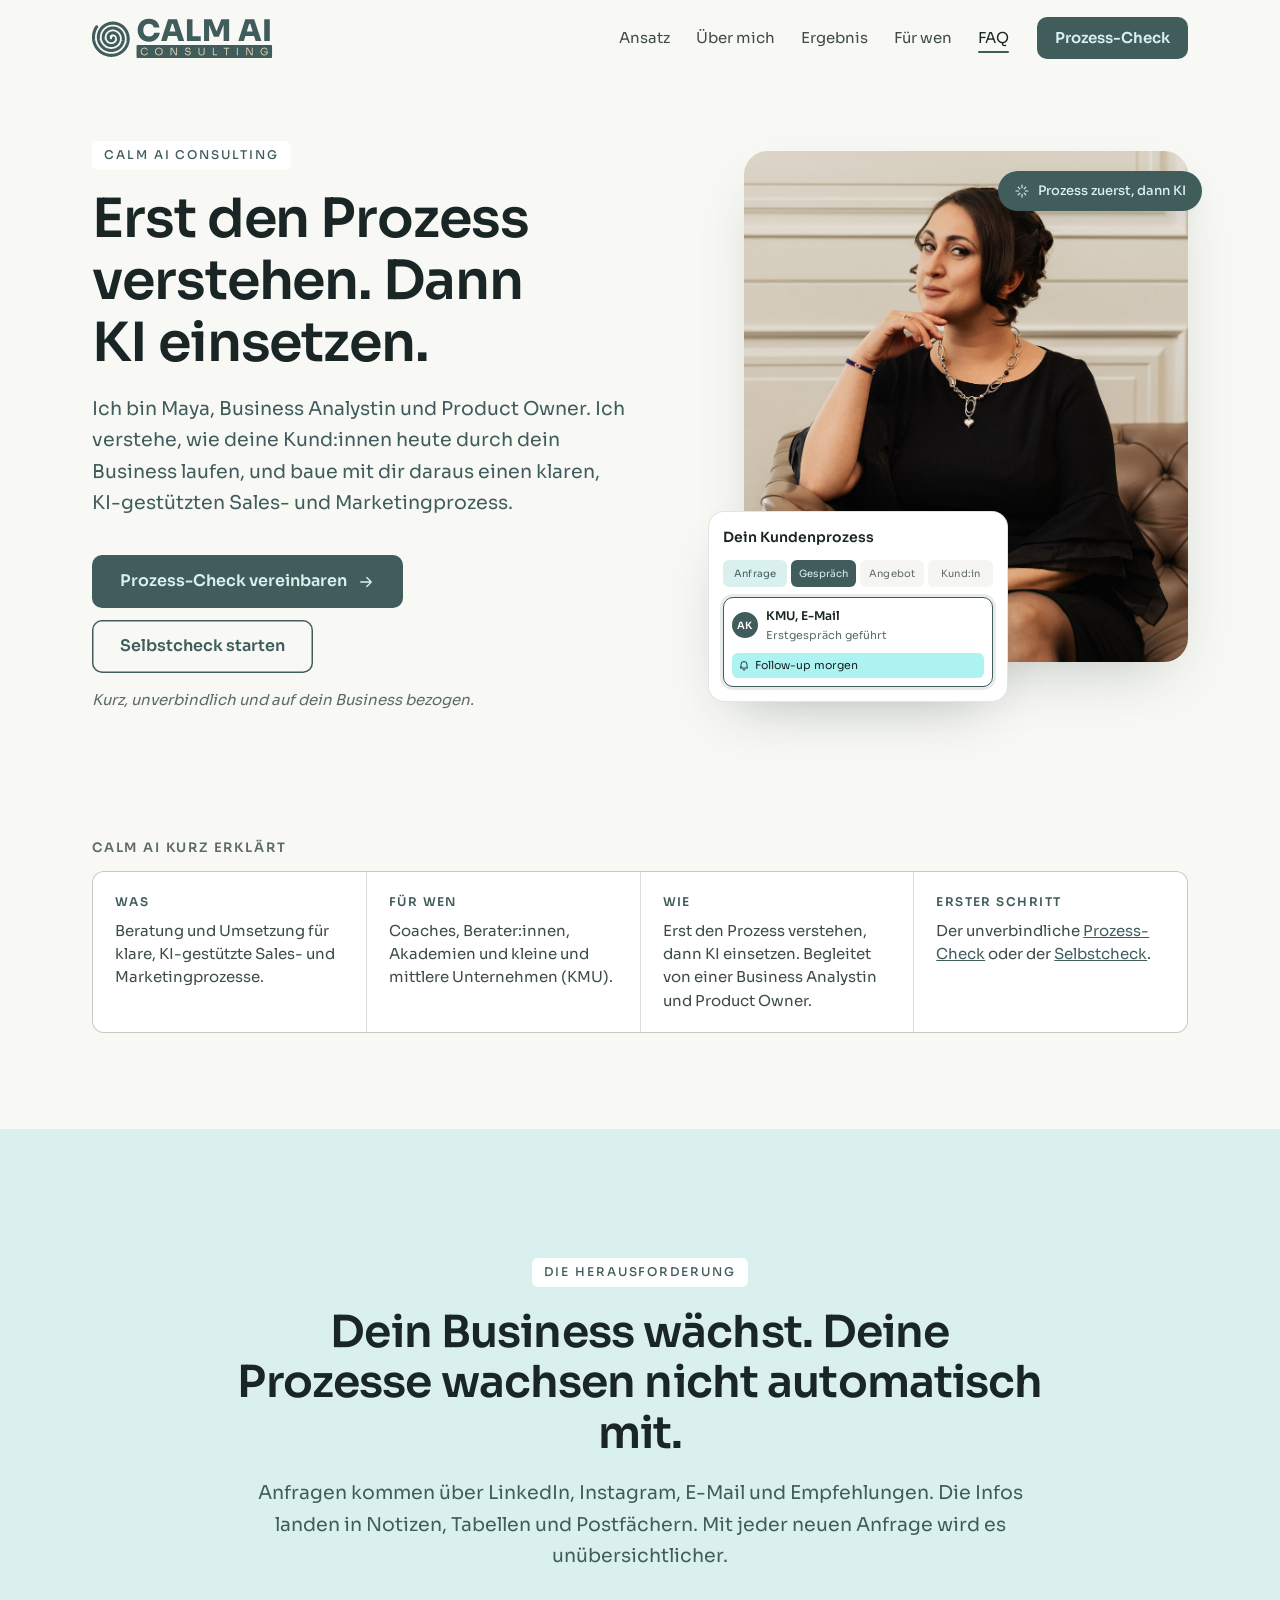
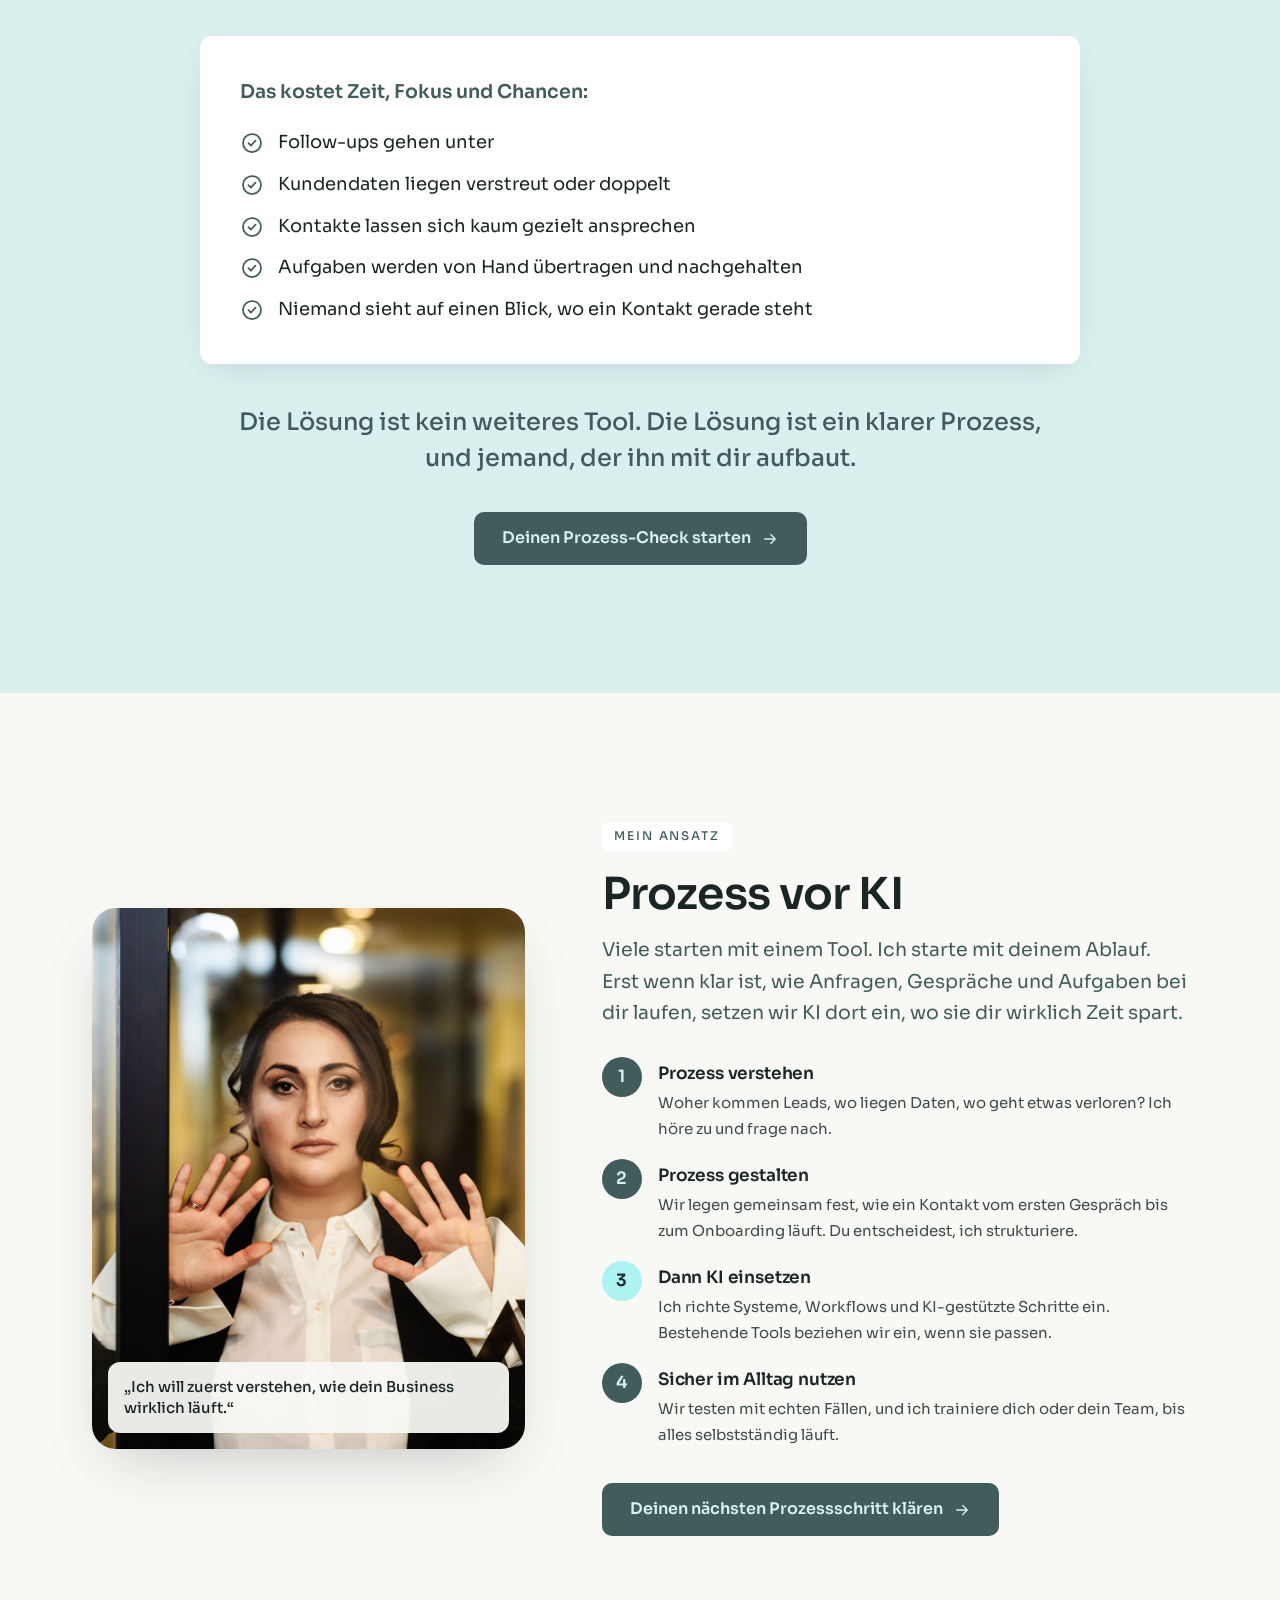
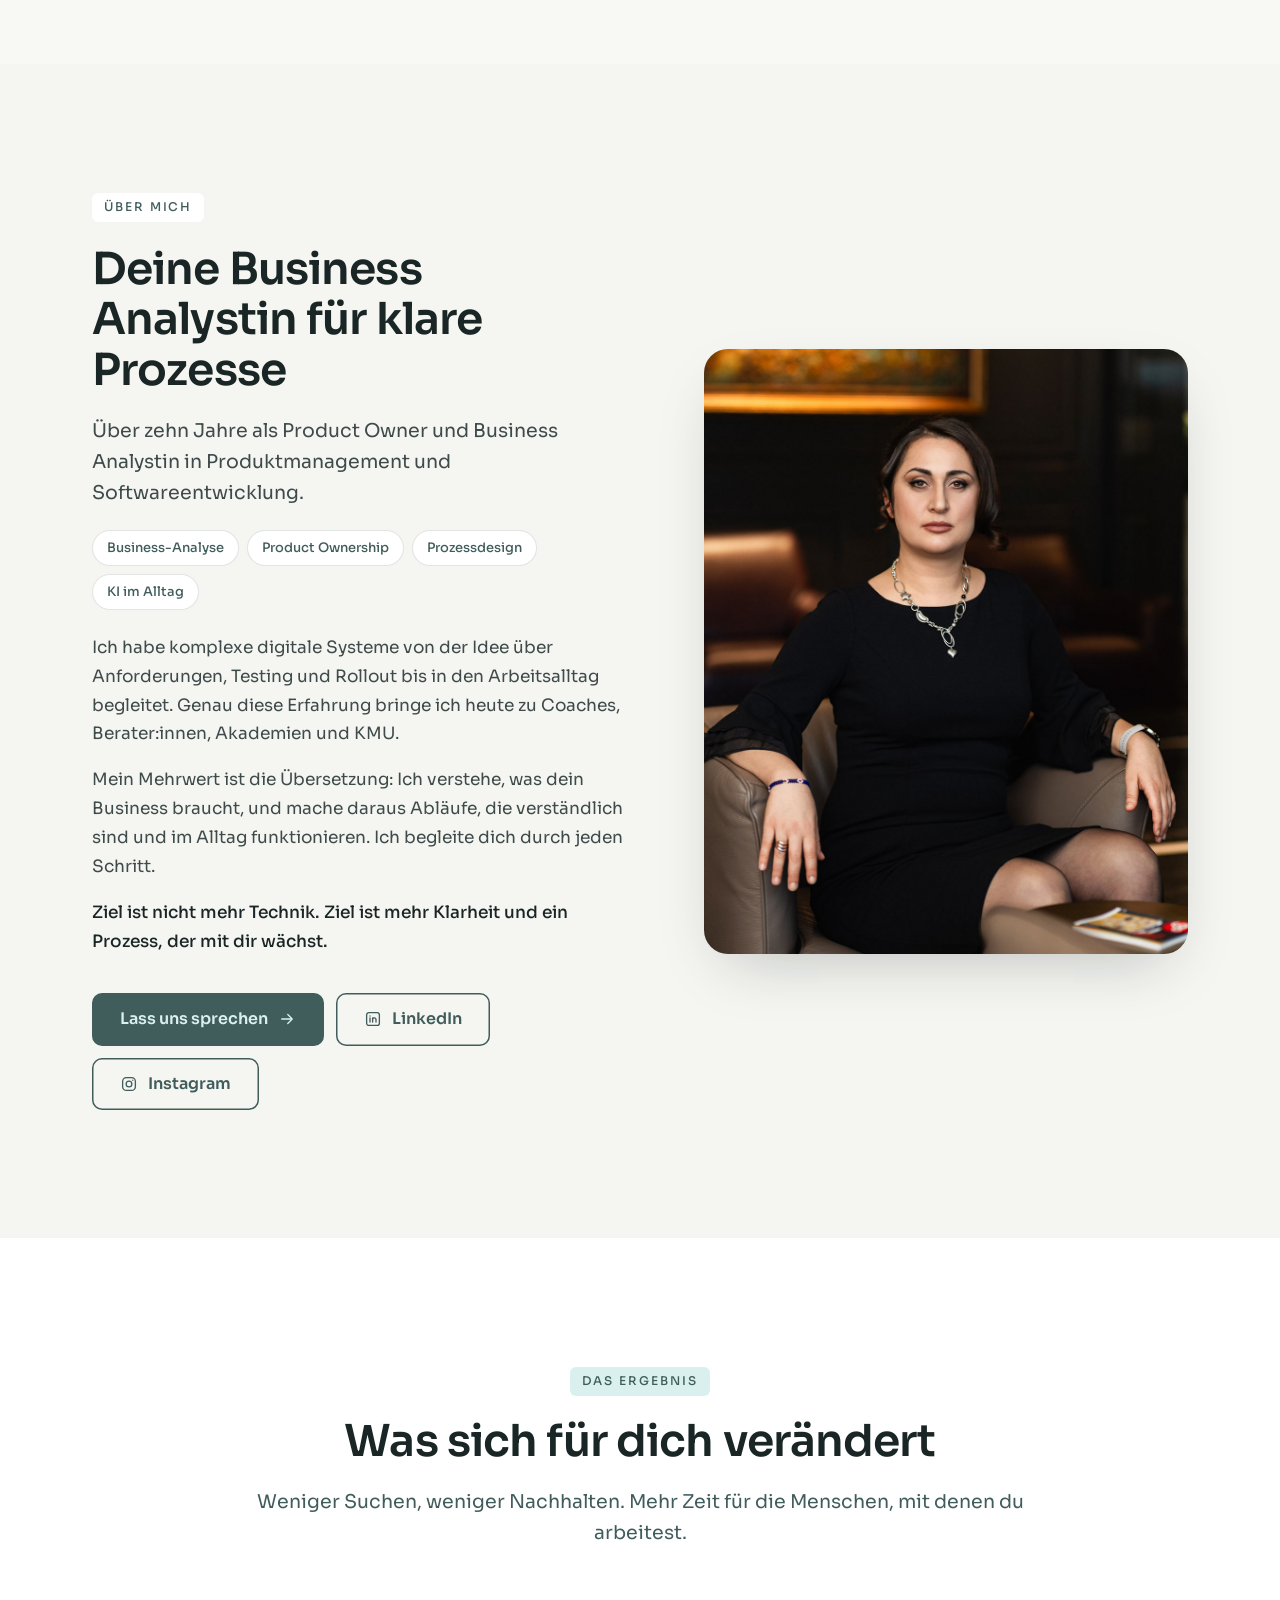
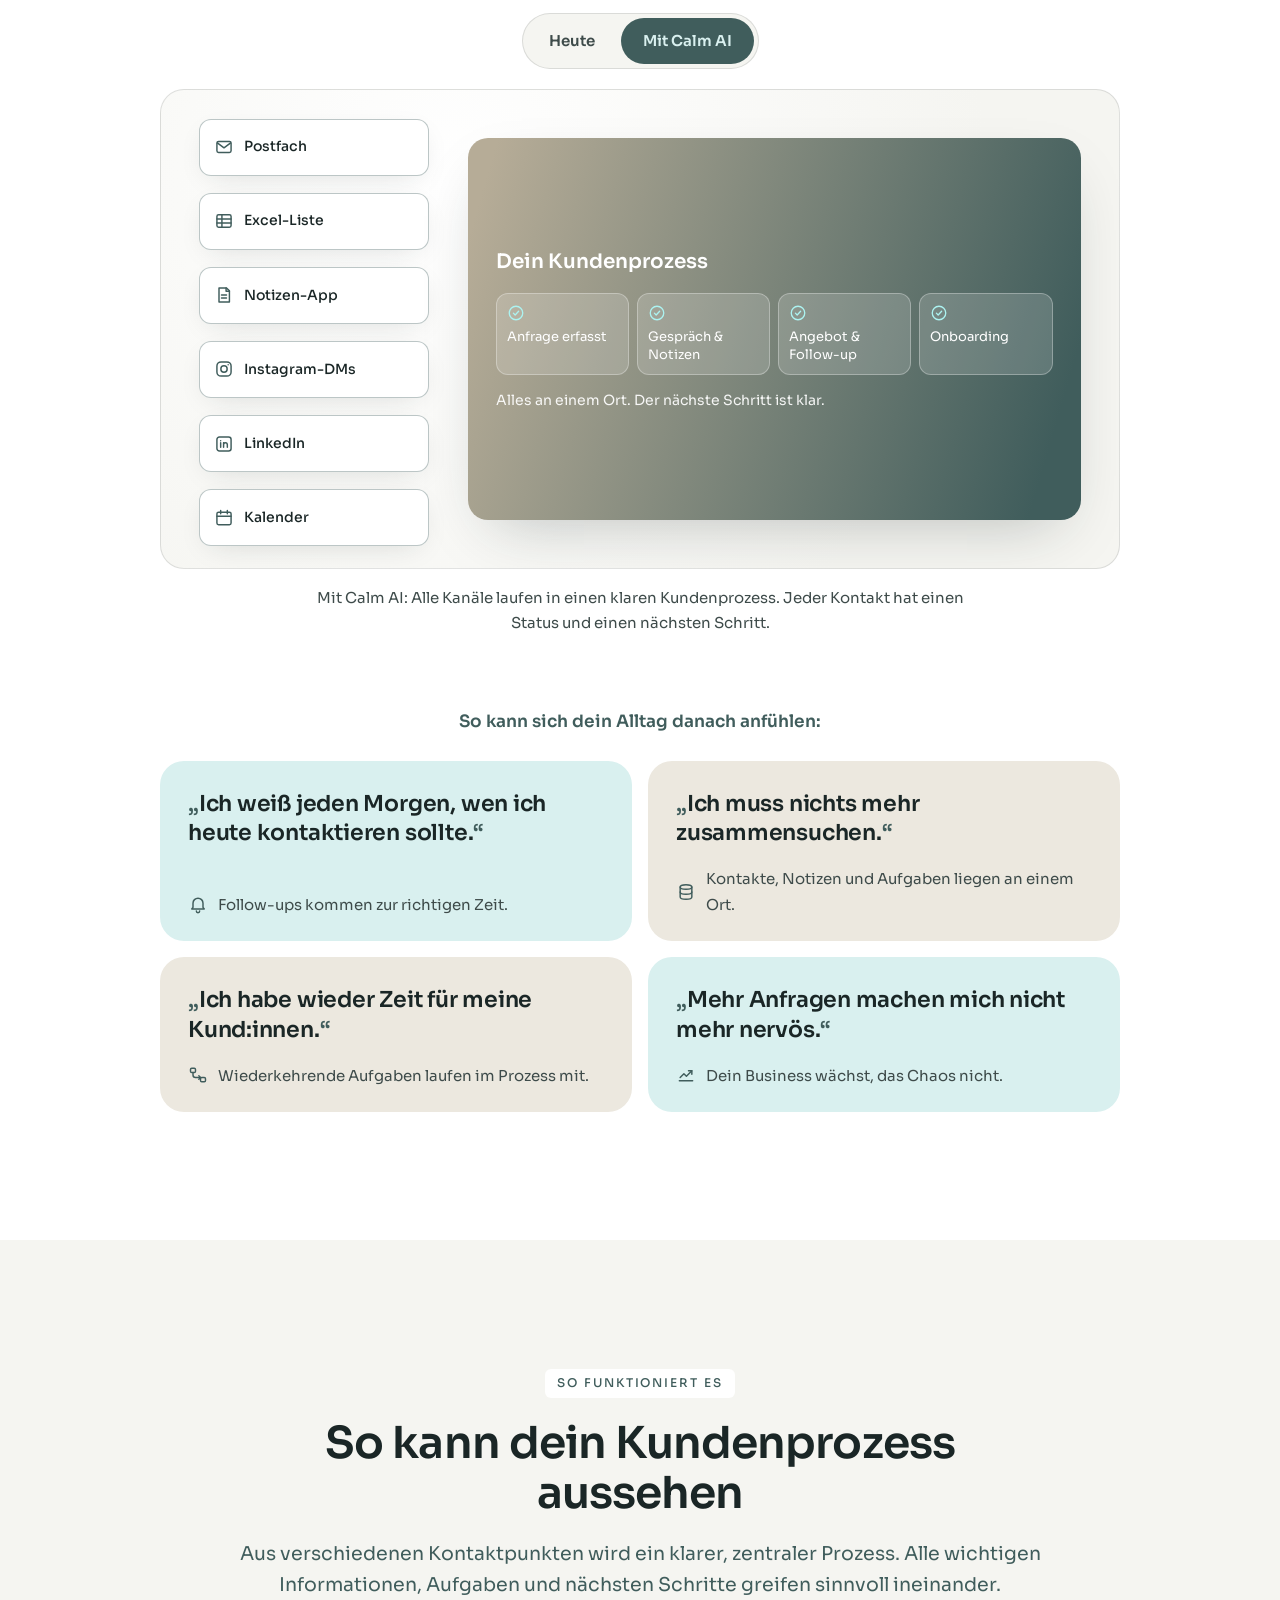
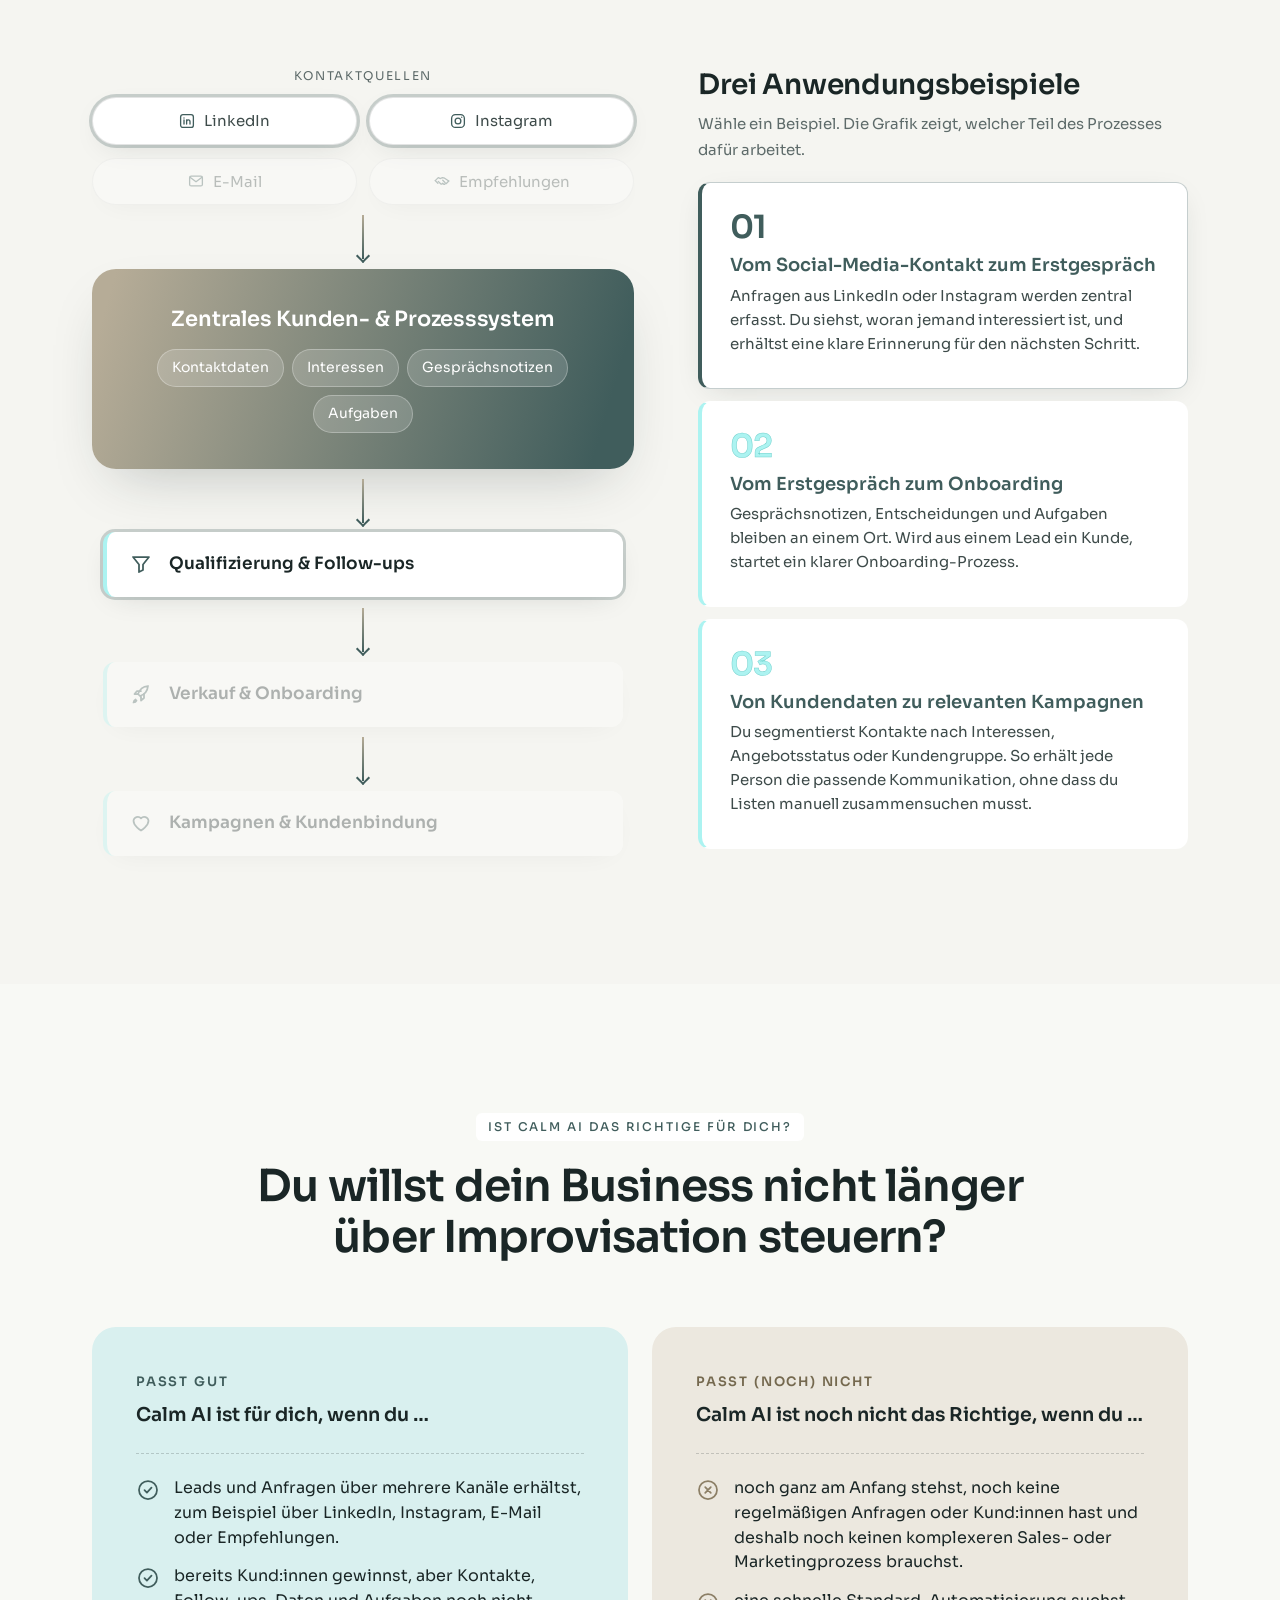
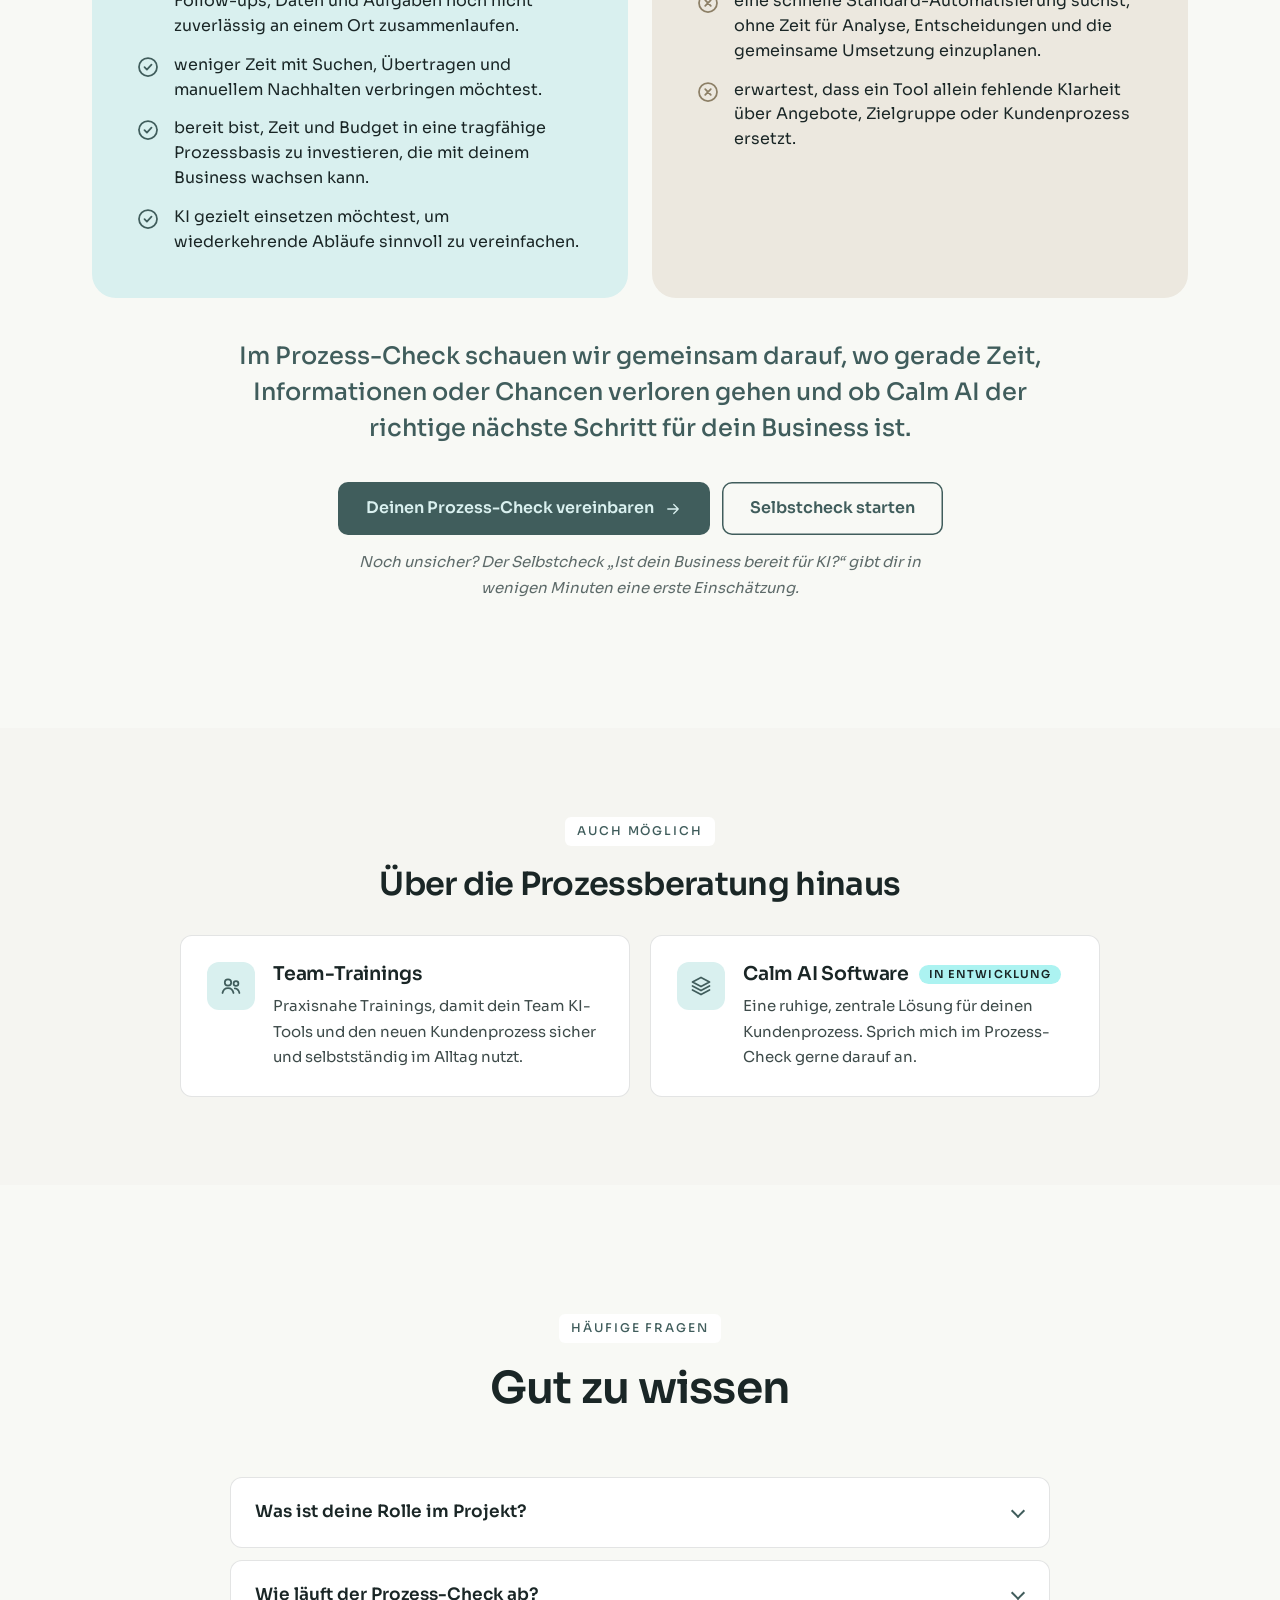
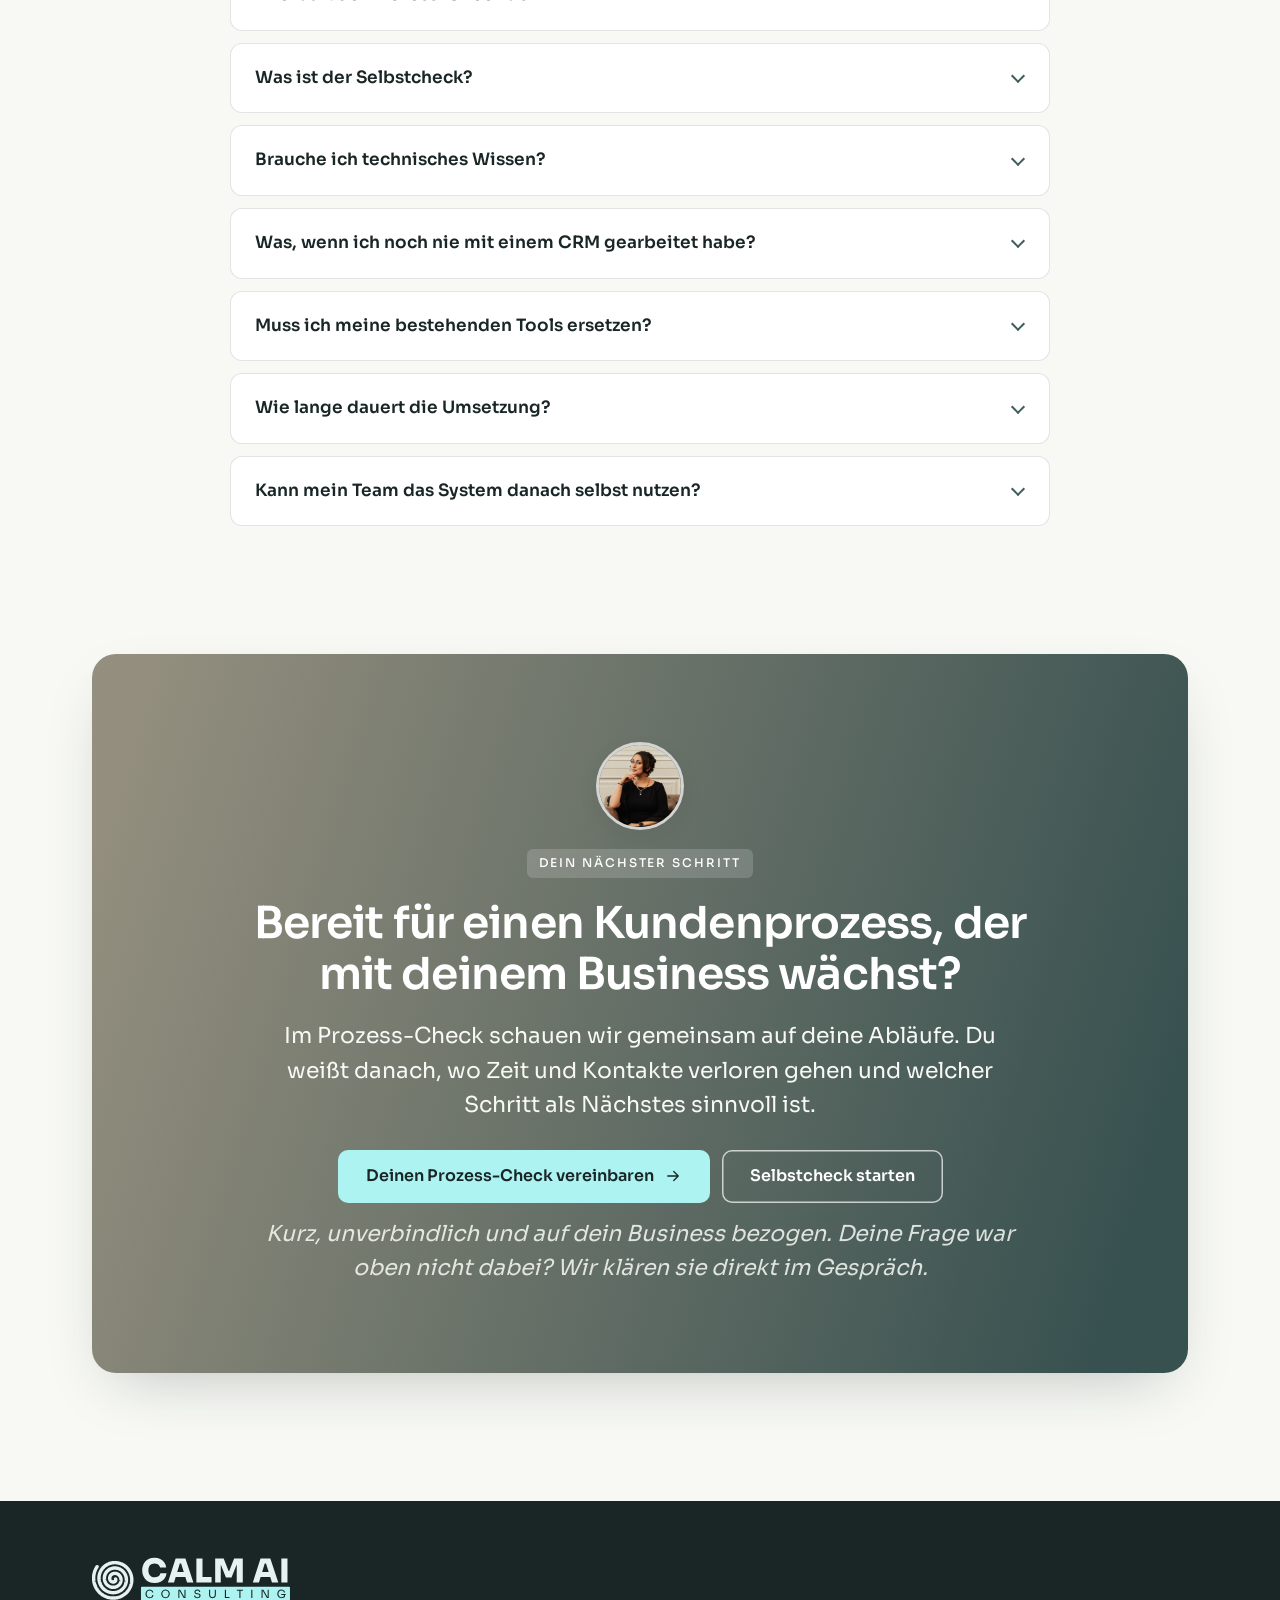
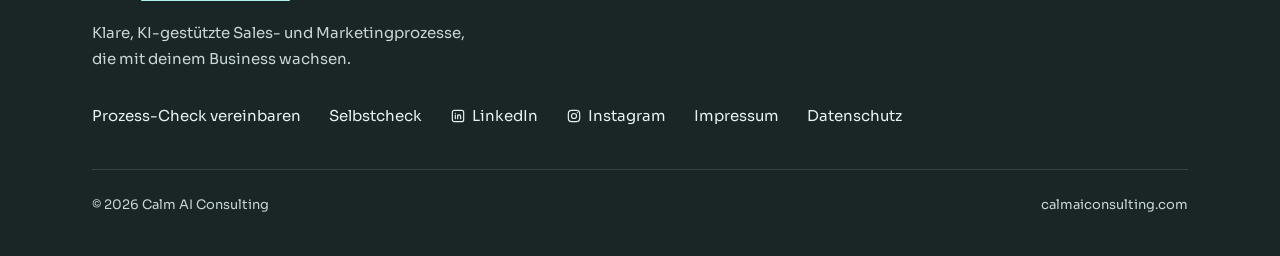
==== commit 991dd21a: "Calm AI v3: shorter hero, 'Prozess vor KI' approach, more photos, Consulting logo - Hero headline 'E" ====
--- a/public/calm-ai/index.html
+++ b/public/calm-ai/index.html
@@ -3,10 +3,10 @@
 <head>
   <meta charset="utf-8">
   <meta name="viewport" content="width=device-width, initial-scale=1">
-  <title>Calm AI | Business-Analyse für KI-gestützte Sales- und Marketingprozesse</title>
+  <title>Calm AI Consulting | Erst den Prozess verstehen, dann KI einsetzen</title>
   <meta name="description" content="Calm AI begleitet Coaches, Berater:innen, Akademien und KMU als Business Analystin zu einem klaren, KI-gestützten Sales- und Marketingprozess: Analyse, Prozessdesign, Umsetzung und Training. Starte mit dem unverbindlichen Prozess-Check.">
   <meta name="robots" content="index, follow, max-snippet:-1, max-image-preview:large">
-  <meta name="author" content="Calm AI Consultancy">
+  <meta name="author" content="Calm AI Consulting">
   <link rel="alternate" hreflang="de" href="https://calmaiconsulting.com/">
   <link rel="canonical" href="https://calmaiconsulting.com/">
   <meta name="theme-color" content="#F8F9F5">
@@ -14,11 +14,11 @@
   <meta property="og:type" content="website">
   <meta property="og:locale" content="de_DE">
   <meta property="og:site_name" content="Calm AI">
-  <meta property="og:title" content="Calm AI | Von verstreuten Kontakten zu einem klaren Kundenprozess">
+  <meta property="og:title" content="Calm AI Consulting | Erst den Prozess verstehen, dann KI einsetzen">
   <meta property="og:description" content="Zentrale, KI-gestützte Sales- und Marketingprozesse, damit Leads, Follow-ups und Kundendaten nicht verloren gehen.">
   <meta property="og:url" content="https://calmaiconsulting.com/">
-  <meta property="og:image" content="https://calmaiconsulting.com/assets/img/founder.jpg">
-  <meta property="og:image:alt" content="Gründerin von Calm AI">
+  <meta property="og:image" content="https://calmaiconsulting.com/assets/img/maya-portrait.jpg">
+  <meta property="og:image:alt" content="Maya, Gründerin von Calm AI Consulting">
   <meta name="twitter:card" content="summary_large_image">
 
   <link rel="icon" href="assets/img/favicon.svg" type="image/svg+xml">
@@ -34,13 +34,13 @@
   {
    "@type": "ProfessionalService",
    "@id": "https://calmaiconsulting.com/#org",
-   "name": "Calm AI Consultancy",
+   "name": "Calm AI Consulting",
    "alternateName": "Calm AI",
    "url": "https://calmaiconsulting.com/",
    "logo": "https://calmaiconsulting.com/assets/img/calmai-logo.png",
    "image": "https://calmaiconsulting.com/assets/img/founder.jpg",
    "description": "Calm AI begleitet Coaches, Berater:innen, Akademien und KMU als Business Analystin zu einem klaren, KI-gestützten Sales- und Marketingprozess: Analyse, Prozessdesign, Umsetzung, Testing und Training.",
-   "slogan": "Von verstreuten Kontakten zu einem klaren Kundenprozess, der mit deinem Business wächst.",
+   "slogan": "Erst den Prozess verstehen. Dann KI einsetzen.",
    "founder": {
     "@id": "https://calmaiconsulting.com/#founder"
    },
@@ -119,7 +119,7 @@
    "worksFor": {
     "@id": "https://calmaiconsulting.com/#org"
    },
-   "image": "https://calmaiconsulting.com/assets/img/founder.jpg",
+   "image": "https://calmaiconsulting.com/assets/img/maya-portrait.jpg",
    "description": "Über zehn Jahre Erfahrung als Product Owner und Business Analystin in Produktmanagement und Softwareentwicklung.",
    "knowsAbout": [
     "Business-Analyse",
@@ -254,8 +254,8 @@
   <!-- ============ HEADER ============ -->
   <header class="header" id="top">
     <div class="container header__inner">
-      <a class="logo" href="#top" aria-label="Calm AI Consultancy, zum Seitenanfang">
-        <img src="assets/img/calmai-logo.png" alt="Calm AI Consultancy" width="188" height="45">
+      <a class="logo" href="#top" aria-label="Calm AI Consulting, zum Seitenanfang">
+        <img src="assets/img/calmai-logo.svg" alt="Calm AI Consulting" width="203" height="45">
       </a>
       <button class="nav-toggle" type="button" aria-expanded="false" aria-controls="site-nav" aria-label="Menü öffnen">
         <svg class="icon icon-open"><use href="#i-menu"/></svg>
@@ -263,11 +263,11 @@
       </button>
       <nav class="nav" id="site-nav" aria-label="Hauptnavigation">
         <ul class="nav__list">
+          <li><a href="#ansatz">Ansatz</a></li>
           <li><a href="#ueber-mich">Über mich</a></li>
-          <li><a href="#herausforderung">Herausforderung</a></li>
-          <li><a href="#ablauf">Ablauf</a></li>
           <li><a href="#ergebnis">Ergebnis</a></li>
           <li><a href="#fuer-wen">Für wen</a></li>
+          <li><a href="#faq">FAQ</a></li>
         </ul>
         <a class="btn btn--sm" href="prozess-check/">Prozess-Check</a>
       </nav>
@@ -280,53 +280,32 @@
     <section class="hero" aria-labelledby="hero-title">
       <div class="container split">
         <div>
-          <span class="label">Calm AI</span>
-          <h1 id="hero-title">Von verstreuten Kontakten zu einem klaren Kundenprozess, der mit deinem Business wächst.</h1>
-          <p class="lead">Ich begleite Coaches, Berater:innen, KMU und Akademien als Business Analystin von der ersten Analyse bis zum fertigen, KI-gestützten Sales- und Marketingprozess. Meine Erfahrung aus über zehn Jahren als Product Owner und Business Analystin bringe ich direkt in dein Business ein, damit Leads, Follow-ups und Kundendaten nicht mehr verloren gehen.</p>
+          <span class="label">Calm AI Consulting</span>
+          <h1 id="hero-title">Erst den Prozess verstehen. Dann KI einsetzen.</h1>
+          <p class="lead">Ich bin Maya, Business Analystin und Product Owner. Ich verstehe, wie deine Kund:innen heute durch dein Business laufen, und baue mit dir daraus einen klaren, KI-gestützten Sales- und Marketingprozess.</p>
           <div class="cta">
             <div class="cta__buttons">
-              <a class="btn" href="prozess-check/">Deinen Prozess-Check vereinbaren <svg class="icon"><use href="#i-arrow"/></svg></a>
+              <a class="btn" href="prozess-check/">Prozess-Check vereinbaren <svg class="icon"><use href="#i-arrow"/></svg></a>
               <a class="btn btn--ghost" href="https://tally.so/r/EkygEl" target="_blank" rel="noopener">Selbstcheck starten</a>
             </div>
-            <p class="cta__note">Kurz, unverbindlich und auf dein Business bezogen. Oder finde im Selbstcheck in wenigen Minuten heraus, ob dein Business bereit für KI ist.</p>
-          </div>
-        </div>
-
-        <!-- Visual: a customer process board, worked out together with a business analyst -->
-        <div class="pboard reveal" aria-hidden="true">
-          <div class="pboard__card">
-            <div class="pboard__head">
-              <span class="pboard__title">Dein Kundenprozess</span>
-              <span class="pboard__tag"><svg class="icon"><use href="#i-check"/></svg>gemeinsam erarbeitet</span>
-            </div>
-            <div class="pboard__cols">
-              <div class="pboard__col">
-                <p class="pboard__stage">Anfrage <span>3</span></p>
-                <div class="pcard"><span class="pcard__av" style="--c:#B6AC97">JS</span><span><b>Coach</b><small>Instagram</small></span></div>
-                <div class="pcard"><span class="pcard__av" style="--c:#8FA9A7">LM</span><span><b>Akademie</b><small>Empfehlung</small></span></div>
-                <div class="pcard pcard--new"><span class="pcard__av" style="--c:#ACF3F1;color:#1A2626">+</span><span><b>Beraterin</b><small>LinkedIn, neu</small></span></div>
-              </div>
-              <div class="pboard__col">
-                <p class="pboard__stage">Gespräch <span>2</span></p>
-                <div class="pcard pcard--focus"><span class="pcard__av" style="--c:#405D5C">AK</span><span><b>KMU</b><small>E-Mail</small></span>
-                  <em class="pcard__next"><svg class="icon"><use href="#i-bell"/></svg>Follow-up morgen</em></div>
-                <div class="pcard"><span class="pcard__av" style="--c:#B6AC97">TR</span><span><b>Coach</b><small>LinkedIn</small></span></div>
-              </div>
-              <div class="pboard__col pboard__col--hide-sm">
-                <p class="pboard__stage">Angebot <span>1</span></p>
-                <div class="pcard"><span class="pcard__av" style="--c:#8FA9A7">NB</span><span><b>Akademie</b><small>Kampagne</small></span></div>
-              </div>
-              <div class="pboard__col">
-                <p class="pboard__stage">Kund:in <span>2</span></p>
-                <div class="pcard pcard--done"><svg class="icon"><use href="#i-check"/></svg><span><b>Onboarding</b><small>gestartet</small></span></div>
-              </div>
-            </div>
-          </div>
-          <div class="pnote">
-            <span class="pnote__who">Business-Analyse</span>
-            <p>Nach dem Erstgespräch fehlt ein fester Follow-up-Schritt. Lösung: automatische Erinnerung + Vorlage.</p>
-          </div>
-          <div class="pchip"><svg class="icon"><use href="#i-spark"/></svg>KI fasst Gesprächsnotizen zusammen</div>
+            <p class="cta__note">Kurz, unverbindlich und auf dein Business bezogen.</p>
+          </div>
+        </div>
+
+        <!-- Photo + small process card: a person first, the process second -->
+        <div class="hero-media reveal">
+          <figure class="hero-media__photo">
+            <img src="assets/img/maya-portrait.jpg" alt="Maya, Gründerin von Calm AI Consulting" width="960" height="1344" fetchpriority="high">
+          </figure>
+          <div class="hero-media__chip"><svg class="icon"><use href="#i-spark"/></svg>Prozess zuerst, dann KI</div>
+          <div class="hero-card" aria-hidden="true">
+            <p class="hero-card__title">Dein Kundenprozess</p>
+            <ol class="hero-card__stages">
+              <li class="is-done">Anfrage</li><li class="is-now">Gespräch</li><li>Angebot</li><li>Kund:in</li>
+            </ol>
+            <div class="pcard pcard--focus"><span class="pcard__av" style="--c:#405D5C">AK</span><span><b>KMU, E-Mail</b><small>Erstgespräch geführt</small></span>
+              <em class="pcard__next"><svg class="icon"><use href="#i-bell"/></svg>Follow-up morgen</em></div>
+          </div>
         </div>
       </div>
     </section>
@@ -338,7 +317,7 @@
         <dl class="facts__grid">
           <div><dt>Was</dt><dd>Beratung und Umsetzung für klare, KI-gestützte Sales- und Marketingprozesse.</dd></div>
           <div><dt>Für wen</dt><dd>Coaches, Berater:innen, Akademien und kleine und mittlere Unternehmen (KMU).</dd></div>
-          <div><dt>Wie</dt><dd>Begleitung durch eine Business Analystin und Product Owner: Analyse, Prozessdesign, Umsetzung, Testing und Training.</dd></div>
+          <div><dt>Wie</dt><dd>Erst den Prozess verstehen, dann KI einsetzen. Begleitet von einer Business Analystin und Product Owner.</dd></div>
           <div><dt>Erster Schritt</dt><dd>Der unverbindliche <a href="prozess-check/">Prozess-Check</a> oder der <a href="https://tally.so/r/EkygEl" target="_blank" rel="noopener">Selbstcheck</a>.</dd></div>
         </dl>
       </div>
@@ -359,105 +338,93 @@
       </div>
     </section>
 
-    <!-- ============ 2. ÜBER MICH ============ -->
+    <!-- ============ 3. DIE HERAUSFORDERUNG ============ -->
+    <section class="section section--mint" id="herausforderung" aria-labelledby="challenge-title">
+      <div class="container">
+        <div class="section__head reveal">
+          <span class="label">Die Herausforderung</span>
+          <h2 id="challenge-title">Dein Business wächst. Deine Prozesse wachsen nicht automatisch mit.</h2>
+          <p class="lead">Anfragen kommen über LinkedIn, Instagram, E-Mail und Empfehlungen. Die Infos landen in Notizen, Tabellen und Postfächern. Mit jeder neuen Anfrage wird es unübersichtlicher.</p>
+        </div>
+        <div class="box reveal">
+          <p class="box__title">Das kostet Zeit, Fokus und Chancen:</p>
+          <ul class="checklist">
+            <li><svg class="icon"><use href="#i-check"/></svg>Follow-ups gehen unter</li>
+            <li><svg class="icon"><use href="#i-check"/></svg>Kundendaten liegen verstreut oder doppelt</li>
+            <li><svg class="icon"><use href="#i-check"/></svg>Kontakte lassen sich kaum gezielt ansprechen</li>
+            <li><svg class="icon"><use href="#i-check"/></svg>Aufgaben werden von Hand übertragen und nachgehalten</li>
+            <li><svg class="icon"><use href="#i-check"/></svg>Niemand sieht auf einen Blick, wo ein Kontakt gerade steht</li>
+          </ul>
+        </div>
+        <p class="statement reveal">Die Lösung ist kein weiteres Tool. Die Lösung ist ein klarer Prozess, und jemand, der ihn mit dir aufbaut.</p>
+        <div class="cta cta--center">
+          <a class="btn" href="prozess-check/">Deinen Prozess-Check starten <svg class="icon"><use href="#i-arrow"/></svg></a>
+        </div>
+      </div>
+    </section>
+
+    <!-- ============ 4. MEIN ANSATZ: PROZESS VOR KI ============ -->
+    <section class="section section--cream" id="ansatz" aria-labelledby="approach-title">
+      <div class="container approach">
+        <figure class="approach__photo reveal">
+          <img src="assets/img/maya-process.jpg" alt="Maya schaut durch eine Glasscheibe, als Bild für den Blick auf deine Abläufe" width="960" height="1344" loading="lazy">
+          <figcaption>„Ich will zuerst verstehen, wie dein Business wirklich läuft.“</figcaption>
+        </figure>
+        <div class="approach__text">
+          <div class="reveal">
+            <span class="label">Mein Ansatz</span>
+            <h2 id="approach-title">Prozess vor KI</h2>
+            <p class="lead">Viele starten mit einem Tool. Ich starte mit deinem Ablauf. Erst wenn klar ist, wie Anfragen, Gespräche und Aufgaben bei dir laufen, setzen wir KI dort ein, wo sie dir wirklich Zeit spart.</p>
+          </div>
+          <ol class="approach__steps reveal">
+            <li><span class="approach__num">1</span><div><h3>Prozess verstehen</h3><p>Woher kommen Leads, wo liegen Daten, wo geht etwas verloren? Ich höre zu und frage nach.</p></div></li>
+            <li><span class="approach__num">2</span><div><h3>Prozess gestalten</h3><p>Wir legen gemeinsam fest, wie ein Kontakt vom ersten Gespräch bis zum Onboarding läuft. Du entscheidest, ich strukturiere.</p></div></li>
+            <li><span class="approach__num">3</span><div><h3>Dann KI einsetzen</h3><p>Ich richte Systeme, Workflows und KI-gestützte Schritte ein. Bestehende Tools beziehen wir ein, wenn sie passen.</p></div></li>
+            <li><span class="approach__num">4</span><div><h3>Sicher im Alltag nutzen</h3><p>Wir testen mit echten Fällen, und ich trainiere dich oder dein Team, bis alles selbstständig läuft.</p></div></li>
+          </ol>
+          <div class="cta">
+            <a class="btn" href="prozess-check/">Deinen nächsten Prozessschritt klären <svg class="icon"><use href="#i-arrow"/></svg></a>
+          </div>
+        </div>
+      </div>
+    </section>
+
+    <!-- ============ 5. ÜBER MICH ============ -->
     <section class="section section--stone about" id="ueber-mich" aria-labelledby="about-title">
       <div class="container split">
         <div class="about__text reveal">
           <span class="label">Über mich</span>
-          <h2 id="about-title">Deine Business Analystin für klare, skalierbare Prozesse</h2>
-          <p class="lead">Über zehn Jahre als Product Owner und Business Analystin in Produktmanagement und Softwareentwicklung. Diese Erfahrung bringe ich in deinen Kundenprozess ein.</p>
+          <h2 id="about-title">Deine Business Analystin für klare Prozesse</h2>
+          <p class="lead">Über zehn Jahre als Product Owner und Business Analystin in Produktmanagement und Softwareentwicklung.</p>
           <ul class="tags" aria-label="Schwerpunkte">
             <li>Business-Analyse</li><li>Product Ownership</li><li>Prozessdesign</li><li>KI im Alltag</li>
           </ul>
-          <p>Ich bin Gründerin von Calm AI. Als Product Owner und Business Analystin habe ich komplexe digitale Systeme und Business-Prozesse begleitet: von der ersten Idee über Anforderungen, Testing und Rollout bis zur Nutzung im Arbeitsalltag.</p>
-          <p>Genau so arbeite ich heute mit Coaches, Berater:innen, Akademien und KMU: Ich höre zu, stelle die richtigen Fragen und mache sichtbar, wie deine Kund:innen heute durch dein Business laufen und wo Kontakte, Daten oder Zeit verloren gehen.</p>
-          <p>Mein Mehrwert liegt in der Übersetzung: Ich verstehe, was dein Business braucht, und entwickle mit dir Systeme und KI-gestützte Abläufe, die technisch sinnvoll, verständlich und im Alltag nutzbar sind. Dabei bist du nicht allein. Ich begleite dich durch jeden Schritt.</p>
-          <p class="about__claim">Ziel ist nicht mehr Technik. Ziel ist mehr Klarheit, verlässliche nächste Schritte und ein Prozess, der mit deinem Business wachsen kann.</p>
+          <p>Ich habe komplexe digitale Systeme von der Idee über Anforderungen, Testing und Rollout bis in den Arbeitsalltag begleitet. Genau diese Erfahrung bringe ich heute zu Coaches, Berater:innen, Akademien und KMU.</p>
+          <p>Mein Mehrwert ist die Übersetzung: Ich verstehe, was dein Business braucht, und mache daraus Abläufe, die verständlich sind und im Alltag funktionieren. Ich begleite dich durch jeden Schritt.</p>
+          <p class="about__claim">Ziel ist nicht mehr Technik. Ziel ist mehr Klarheit und ein Prozess, der mit dir wächst.</p>
           <div class="cta">
-            <a class="btn" href="prozess-check/">Lass uns über deine Prozesse sprechen <svg class="icon"><use href="#i-arrow"/></svg></a>
+            <div class="cta__buttons">
+              <a class="btn" href="prozess-check/">Lass uns sprechen <svg class="icon"><use href="#i-arrow"/></svg></a>
+              <a class="btn btn--ghost btn--icon" href="https://linkedin.com/company/calm-ai" target="_blank" rel="noopener" aria-label="Calm AI auf LinkedIn"><svg class="icon"><use href="#i-linkedin"/></svg>LinkedIn</a>
+              <a class="btn btn--ghost btn--icon" href="https://www.instagram.com/maya.calm.ai.consulting/" target="_blank" rel="noopener" aria-label="Maya auf Instagram"><svg class="icon"><use href="#i-instagram"/></svg>Instagram</a>
+            </div>
           </div>
         </div>
         <figure class="portrait reveal" style="margin:0">
-          <img src="assets/img/founder.jpg" alt="Porträt der Gründerin von Calm AI" width="1024" height="1433" loading="lazy" style="object-position:50% 20%">
-          <div class="portrait__placeholder"><svg class="icon"><use href="#i-photo"/></svg>Porträtfoto folgt<br><small>assets/img/founder.jpg</small></div>
+          <img src="assets/img/founder.jpg" alt="Maya, Gründerin von Calm AI Consulting" width="1024" height="1433" loading="lazy" style="object-position:50% 20%">
+          <div class="portrait__placeholder"><svg class="icon"><use href="#i-photo"/></svg>Porträtfoto folgt</div>
         </figure>
       </div>
     </section>
 
-    <!-- ============ 3. DIE HERAUSFORDERUNG ============ -->
-    <section class="section section--mint" id="herausforderung" aria-labelledby="challenge-title">
-      <div class="container">
-        <div class="section__head reveal">
-          <span class="label">Die Herausforderung</span>
-          <h2 id="challenge-title">Dein Business wächst. Aber deine Prozesse wachsen nicht automatisch mit.</h2>
-          <p class="lead">Wenn Kontakte, Daten und Aufgaben über verschiedene Kanäle verteilt sind, entstehen manuelle Umwege, vergessene Follow-ups und verlorene Umsatzchancen.</p>
-        </div>
-        <p class="prose-center reveal">Neue Kontakte kommen über LinkedIn, Instagram, E-Mail, Empfehlungen oder Kampagnen. Informationen liegen in Notizen, Tabellen, Postfächern und verschiedenen Tools. Was am Anfang noch „irgendwie funktioniert“, wird mit mehr Anfragen schnell unübersichtlich.</p>
-
-        <div class="box reveal">
-          <p class="box__title">Das kostet Zeit, Fokus und Chancen:</p>
-          <ul class="checklist">
-            <li><svg class="icon"><use href="#i-check"/></svg>Follow-ups werden zu spät oder gar nicht gemacht</li>
-            <li><svg class="icon"><use href="#i-check"/></svg>Kundendaten sind nicht vollständig oder mehrfach verteilt</li>
-            <li><svg class="icon"><use href="#i-check"/></svg>Kontakte lassen sich schwer für passende Angebote oder Kampagnen segmentieren</li>
-            <li><svg class="icon"><use href="#i-check"/></svg>Aufgaben werden manuell übertragen und immer wieder nachgehalten</li>
-            <li><svg class="icon"><use href="#i-check"/></svg>Niemand sieht auf einen Blick, wo ein Kontakt gerade im Kundenprozess steht</li>
-            <li><svg class="icon"><use href="#i-check"/></svg>Wachstum erhöht den Verwaltungsaufwand, statt ihn zu erleichtern</li>
-          </ul>
-        </div>
-
-        <p class="statement reveal">Die Lösung ist nicht einfach ein weiteres Tool. Die Lösung ist ein klarer Prozess, in dem Daten, Verantwortlichkeiten und nächste Schritte sinnvoll zusammenlaufen, und jemand, der dich auf dem Weg dorthin begleitet.</p>
-        <div class="cta cta--center">
-          <a class="btn" href="prozess-check/">Deinen Prozess-Check starten <svg class="icon"><use href="#i-arrow"/></svg></a>
-          <p class="cta__note">Kurz und unverbindlich. Wir schauen gemeinsam, welche Abläufe Zeit kosten und wo Kontakte oder Chancen untergehen.</p>
-        </div>
-      </div>
-    </section>
-
-    <!-- ============ 4. SO ARBEITEN WIR ZUSAMMEN ============ -->
-    <section class="section section--cream" id="ablauf" aria-labelledby="how-title">
-      <div class="container">
-        <div class="section__head reveal">
-          <span class="label">So arbeiten wir zusammen</span>
-          <h2 id="how-title">Von der Analyse bis zur sicheren Anwendung im Alltag</h2>
-          <p class="lead">Calm AI entwickelt keine Standardlösung von der Stange. Ich begleite dich durch den ganzen Weg, so wie ich es als Product Owner und Business Analystin in vielen Projekten getan habe: erst verstehen, dann gemeinsam gestalten, dann sauber umsetzen.</p>
-        </div>
-        <ol class="steps reveal" style="list-style:none;padding:0;margin:0">
-          <li class="step">
-            <span class="step__num">1</span>
-            <h3>Analyse</h3>
-            <p>Ich nehme gemeinsam mit dir deine bestehenden Sales- und Marketingprozesse auf: Woher kommen Leads? Wo liegen Daten? Wo gehen Informationen, Follow-ups oder Zeit verloren?</p>
-          </li>
-          <li class="step">
-            <span class="step__num">2</span>
-            <h3>Strategie &amp; Prozessdesign</h3>
-            <p>Wir entwickeln gemeinsam deinen klaren Kundenprozess, vom ersten Kontakt über Qualifizierung, Verkauf und Onboarding bis zu Kampagnen und weiterer Kundenkommunikation. Du entscheidest, ich strukturiere.</p>
-          </li>
-          <li class="step">
-            <span class="step__num">3</span>
-            <h3>Implementierung</h3>
-            <p>Ich strukturiere die passenden Systeme, Datenfelder, Workflows und KI-gestützten Abläufe. Bestehende Tools beziehen wir ein, wenn sie sinnvoll sind.</p>
-          </li>
-          <li class="step">
-            <span class="step__num">4</span>
-            <h3>Testing &amp; Training</h3>
-            <p>Wir testen mit echten Anwendungsfällen, optimieren die Abläufe und sorgen dafür, dass du oder dein Team das System sicher und selbstständig nutzen könnt.</p>
-          </li>
-        </ol>
-        <div class="cta cta--center">
-          <a class="btn" href="prozess-check/">Deinen nächsten Prozessschritt klären <svg class="icon"><use href="#i-arrow"/></svg></a>
-        </div>
-      </div>
-    </section>
-
-    <!-- ============ 5. DAS ERGEBNIS ============
-         Rewritten as outcomes (the doc listed the pain points from section 3 here). -->
+    <!-- ============ 6. DAS ERGEBNIS ============
+         Human, client-voice outcomes (illustrative, not testimonials). -->
     <section class="section section--white" id="ergebnis" aria-labelledby="result-title">
       <div class="container">
         <div class="section__head reveal">
           <span class="label">Das Ergebnis</span>
-          <h2 id="result-title">Ein Prozess, der Klarheit schafft und mit deinem Business wächst</h2>
-          <p class="lead"><em>Du musst nicht mehr in verschiedenen Tools, Notizen und Postfächern nach Informationen suchen.</em></p>
+          <h2 id="result-title">Was sich für dich verändert</h2>
+          <p class="lead">Weniger Suchen, weniger Nachhalten. Mehr Zeit für die Menschen, mit denen du arbeitest.</p>
         </div>
         <!-- Interactive before/after graphic -->
         <div class="compare reveal" data-compare>
@@ -486,32 +453,12 @@
           <p class="compare__caption" aria-live="polite" data-caption-before="Heute: Kontakte und Aufgaben verteilen sich auf viele Orte. Follow-ups gehen unter, Daten liegen doppelt." data-caption-after="Mit Calm AI: Alle Kanäle laufen in einen klaren Kundenprozess. Jeder Kontakt hat einen Status und einen nächsten Schritt.">Heute: Kontakte und Aufgaben verteilen sich auf viele Orte. Follow-ups gehen unter, Daten liegen doppelt.</p>
         </div>
 
-        <p class="result-intro">Das bedeutet für dich:</p>
-        <div class="feature-list">
-          <article class="feature reveal">
-            <span class="feature__icon"><svg class="icon"><use href="#i-bell"/></svg></span>
-            <div><h3>Follow-ups passieren rechtzeitig</h3><p>Interessierte Kontakte werden im richtigen Moment wieder angesprochen, mit einer klaren Erinnerung statt mit Glück.</p></div>
-          </article>
-          <article class="feature reveal">
-            <span class="feature__icon"><svg class="icon"><use href="#i-database"/></svg></span>
-            <div><h3>Kundendaten liegen vollständig an einem Ort</h3><p>Kontaktdaten, Interessen und Gesprächsnotizen sind zentral gespeichert und sofort auffindbar, statt in E-Mails, Direktnachrichten und Notizen verteilt.</p></div>
-          </article>
-          <article class="feature reveal">
-            <span class="feature__icon"><svg class="icon"><use href="#i-target"/></svg></span>
-            <div><h3>Kontakte lassen sich gezielt ansprechen</h3><p>Mit klaren Daten und Segmenten erreichen passende Angebote, Inhalte und Kampagnen die richtigen Menschen.</p></div>
-          </article>
-          <article class="feature reveal">
-            <span class="feature__icon"><svg class="icon"><use href="#i-flow"/></svg></span>
-            <div><h3>Wiederkehrende Aufgaben laufen im Prozess mit</h3><p>Daten werden nicht mehr mehrfach übertragen. Erinnerungen und Übergaben passieren automatisch, und KI unterstützt dort, wo es sinnvoll ist.</p></div>
-          </article>
-          <article class="feature reveal">
-            <span class="feature__icon"><svg class="icon"><use href="#i-compass"/></svg></span>
-            <div><h3>Du siehst jederzeit, wo jeder Kontakt steht</h3><p>Was zuletzt passiert ist und welcher nächste Schritt sinnvoll ist, erkennst du auf einen Blick.</p></div>
-          </article>
-          <article class="feature reveal">
-            <span class="feature__icon"><svg class="icon"><use href="#i-growth"/></svg></span>
-            <div><h3>Wachstum ohne mehr Verwaltungsaufwand</h3><p>Neue Anfragen fließen in einen bestehenden Prozess. So gewinnst du Kapazität für Kund:innen, kreative Arbeit und Wachstum.</p></div>
-          </article>
+        <p class="result-intro">So kann sich dein Alltag danach anfühlen:</p>
+        <div class="voices">
+          <figure class="voice reveal"><blockquote>Ich weiß jeden Morgen, wen ich heute kontaktieren sollte.</blockquote><figcaption><svg class="icon"><use href="#i-bell"/></svg>Follow-ups kommen zur richtigen Zeit.</figcaption></figure>
+          <figure class="voice reveal"><blockquote>Ich muss nichts mehr zusammensuchen.</blockquote><figcaption><svg class="icon"><use href="#i-database"/></svg>Kontakte, Notizen und Aufgaben liegen an einem Ort.</figcaption></figure>
+          <figure class="voice reveal"><blockquote>Ich habe wieder Zeit für meine Kund:innen.</blockquote><figcaption><svg class="icon"><use href="#i-flow"/></svg>Wiederkehrende Aufgaben laufen im Prozess mit.</figcaption></figure>
+          <figure class="voice reveal"><blockquote>Mehr Anfragen machen mich nicht mehr nervös.</blockquote><figcaption><svg class="icon"><use href="#i-growth"/></svg>Dein Business wächst, das Chaos nicht.</figcaption></figure>
         </div>
       </div>
     </section>
@@ -573,12 +520,6 @@
         </div>
         </div>
 
-        <div class="banner reveal">
-          <p>Calm AI entwickelt keinen starren Standardprozess. Ich erarbeite mit dir eine Struktur, die zu deinem Angebot, deinen Kund:innen und deiner Arbeitsweise passt.</p>
-          <div class="cta cta--center">
-            <a class="btn btn--accent" href="prozess-check/">Lass uns deinen Kundenprozess besprechen <svg class="icon"><use href="#i-arrow"/></svg></a>
-          </div>
-        </div>
       </div>
     </section>
 
@@ -587,8 +528,7 @@
       <div class="container">
         <div class="section__head reveal">
           <span class="label">Ist Calm AI das Richtige für dich?</span>
-          <h2 id="fit-title">Du willst dein Business nicht länger über Improvisation steuern, sondern eine Grundlage für nachhaltiges Wachstum schaffen.</h2>
-          <p class="lead">Calm AI ist für dich, wenn du Sales und Marketing nicht länger über Notizen, Postfächer und einzelne Tools organisieren möchtest, sondern eine klare Grundlage für dein Wachstum schaffen willst.</p>
+          <h2 id="fit-title">Du willst dein Business nicht länger über Improvisation steuern?</h2>
         </div>
         <div class="qualify">
           <div class="qualify__card qualify__card--yes reveal">
@@ -691,9 +631,10 @@
     <section class="section section--cream final-cta" aria-labelledby="final-title">
       <div class="container">
         <div class="banner banner--final reveal">
+          <img class="final-avatar" src="assets/img/maya-portrait.jpg" alt="" width="96" height="96" loading="lazy">
           <span class="label">Dein nächster Schritt</span>
           <h2 id="final-title">Bereit für einen Kundenprozess, der mit deinem Business wächst?</h2>
-          <p>Im Prozess-Check schaue ich mit dir als Business Analystin auf deine aktuellen Abläufe. Wir klären, wo Zeit, Kontakte oder Chancen verloren gehen, und du weißt danach, welcher nächste Schritt für dein Business sinnvoll ist.</p>
+          <p>Im Prozess-Check schauen wir gemeinsam auf deine Abläufe. Du weißt danach, wo Zeit und Kontakte verloren gehen und welcher Schritt als Nächstes sinnvoll ist.</p>
           <div class="cta cta--center">
             <div class="cta__buttons">
               <a class="btn btn--accent" href="prozess-check/">Deinen Prozess-Check vereinbaren <svg class="icon"><use href="#i-arrow"/></svg></a>
@@ -712,23 +653,23 @@
     <div class="container">
       <div class="footer__top">
         <div>
-          <a class="logo" href="#top" aria-label="Calm AI Consultancy, zum Seitenanfang">
-            <img src="assets/img/calmai-logo.png" alt="Calm AI Consultancy" width="188" height="45" class="footer__logo">
+          <a class="logo" href="#top" aria-label="Calm AI Consulting, zum Seitenanfang">
+            <img src="assets/img/calmai-logo-light.svg" alt="Calm AI Consulting" width="203" height="45">
           </a>
           <p class="footer__tagline">Klare, KI-gestützte Sales- und Marketingprozesse, die mit deinem Business wachsen.</p>
         </div>
         <nav class="footer__links" aria-label="Footer">
           <a href="prozess-check/">Prozess-Check vereinbaren</a>
           <a href="https://tally.so/r/EkygEl" target="_blank" rel="noopener">Selbstcheck</a>
-          <a href="https://linkedin.com/company/calm-ai" target="_blank" rel="noopener">LinkedIn</a>
-          <a href="https://www.instagram.com/maya.calm.ai.consulting/" target="_blank" rel="noopener">Instagram</a>
+          <a class="footer__social" href="https://linkedin.com/company/calm-ai" target="_blank" rel="noopener"><svg class="icon"><use href="#i-linkedin"/></svg>LinkedIn</a>
+          <a class="footer__social" href="https://www.instagram.com/maya.calm.ai.consulting/" target="_blank" rel="noopener"><svg class="icon"><use href="#i-instagram"/></svg>Instagram</a>
           <a href="impressum/">Impressum</a>
           <a href="datenschutz/">Datenschutz</a>
           <button type="button" class="footer__consent" data-consent-open hidden>Cookie-Einstellungen</button>
         </nav>
       </div>
       <div class="footer__bottom">
-        <span>© <span data-year>2026</span> Calm AI Consultancy</span>
+        <span>© <span data-year>2026</span> Calm AI Consulting</span>
         <span>calmaiconsulting.com</span>
       </div>
     </div>
--- a/public/calm-ai/assets/css/style.css
+++ b/public/calm-ai/assets/css/style.css
@@ -655,3 +655,75 @@
 .ph { background: #FFF1C2; color: #6B5310; border-radius: 4px; padding: 0 4px; }
 .process-grid .flow__sources { grid-template-columns: 1fr 1fr; }
 .chip { white-space: nowrap; }
+
+/* ==========================================================================
+   v3: shorter hero with photo, approach, human results
+   ========================================================================== */
+.logo img { height: 40px; width: auto; }
+h1 { font-size: clamp(2.125rem, 4.4vw, 3.375rem); }
+.hero { padding-top: clamp(32px, 5vw, 64px); }
+.hero h1 { margin: 18px 0 20px; text-wrap: balance; }
+
+.hero-media { position: relative; max-width: 480px; margin-left: auto; padding: 0 0 40px 36px; }
+.hero-media__photo { margin: 0; border-radius: var(--radius-lg); overflow: hidden; box-shadow: var(--shadow); aspect-ratio: 4 / 4.6; background: var(--bg-stone); }
+.hero-media__photo img { width: 100%; height: 100%; object-fit: cover; object-position: 50% 18%; }
+.hero-media__chip {
+  position: absolute; top: 20px; right: -14px; display: inline-flex; align-items: center; gap: 8px;
+  background: var(--primary); color: var(--on-primary); font-size: 0.8125rem; font-weight: 500; border-radius: 999px; padding: 9px 16px; box-shadow: var(--shadow-soft);
+}
+.hero-media__chip .icon { width: 16px; height: 16px; }
+.hero-card {
+  position: absolute; left: 0; bottom: 0; width: min(300px, 78%);
+  background: var(--bg-white); border: 1px solid var(--line); border-radius: 16px; box-shadow: var(--shadow); padding: 14px;
+}
+.hero-card__title { margin: 0 0 10px; font-weight: 600; font-size: 0.875rem; }
+.hero-card__stages { list-style: none; margin: 0 0 10px; padding: 0; display: grid; grid-template-columns: repeat(4, 1fr); gap: 4px; }
+.hero-card__stages li { font-size: 0.625rem; text-align: center; padding: 5px 2px; border-radius: 6px; background: var(--bg-stone); color: var(--ink-muted); letter-spacing: .02em; }
+.hero-card__stages li.is-done { background: var(--bg-mint); color: var(--primary); }
+.hero-card__stages li.is-now { background: var(--primary); color: var(--on-primary); }
+.hero-card .pcard { font-size: 0.8125rem; }
+@media (max-width: 880px) { .hero-media { margin: 0 auto; max-width: 440px; } }
+@media (max-width: 520px) { .hero-media { padding-left: 16px; } .hero-media__chip { right: 0; } }
+
+/* Approach: process before AI */
+.approach { display: grid; grid-template-columns: minmax(0, .85fr) minmax(0, 1.15fr); gap: clamp(32px, 6vw, 80px); align-items: center; }
+.approach__photo { margin: 0; position: relative; border-radius: var(--radius-lg); overflow: hidden; box-shadow: var(--shadow); aspect-ratio: 4 / 5; }
+.approach__photo img { width: 100%; height: 100%; object-fit: cover; object-position: 50% 20%; }
+.approach__photo figcaption {
+  position: absolute; left: 16px; right: 16px; bottom: 16px; background: rgba(248, 249, 245, .94); color: var(--ink);
+  border-radius: 12px; padding: 14px 16px; font-size: 0.9375rem; font-weight: 500; line-height: 1.45;
+}
+.approach h2 { margin: 18px 0 16px; }
+.approach__steps { list-style: none; margin: 28px 0 0; padding: 0; display: grid; gap: 18px; }
+.approach__steps li { display: grid; grid-template-columns: 40px 1fr; gap: 16px; align-items: start; }
+.approach__num { width: 40px; height: 40px; border-radius: 50%; display: grid; place-items: center; background: var(--primary); color: var(--on-primary); font-weight: 600; }
+.approach__steps li:nth-child(3) .approach__num { background: var(--accent); color: var(--ink); }
+.approach__steps h3 { margin: 6px 0 4px; font-size: 1.0625rem; }
+.approach__steps p { margin: 0; color: var(--ink-soft); font-size: 0.9375rem; }
+@media (max-width: 880px) { .approach { grid-template-columns: 1fr; } .approach__photo { max-width: 440px; aspect-ratio: 4 / 4.2; } }
+
+/* Human results: client-voice cards */
+.voices { display: grid; grid-template-columns: repeat(2, minmax(0, 1fr)); gap: 16px; max-width: 960px; margin: 0 auto; }
+.voice { margin: 0; background: var(--bg-mint); border-radius: var(--radius-lg); padding: 28px 28px 24px; display: flex; flex-direction: column; justify-content: space-between; gap: 18px; }
+.voice:nth-child(2), .voice:nth-child(3) { background: var(--bg-sand-tint); }
+.voice blockquote { margin: 0; font-size: clamp(1.1875rem, 2vw, 1.375rem); font-weight: 600; line-height: 1.35; color: var(--ink); letter-spacing: -0.01em; }
+.voice blockquote::before { content: "„"; color: var(--primary); }
+.voice blockquote::after { content: "“"; color: var(--primary); }
+.voice figcaption { display: flex; align-items: center; gap: 10px; font-size: 0.9375rem; color: var(--ink-soft); }
+.voice figcaption .icon { width: 20px; height: 20px; color: var(--primary); }
+@media (max-width: 720px) { .voices { grid-template-columns: 1fr; } }
+
+/* Final CTA avatar */
+.final-avatar { width: 88px; height: 88px; border-radius: 50%; object-fit: cover; object-position: 50% 15%; margin: 0 auto 18px; border: 3px solid rgba(255, 255, 255, .7); box-shadow: var(--shadow-soft); }
+
+/* Social buttons and footer icons */
+.btn--icon .icon { width: 18px; height: 18px; }
+.btn--icon:hover .icon { transform: none; }
+.footer__social { display: inline-flex; align-items: center; gap: 6px; }
+.footer__social .icon { width: 16px; height: 16px; }
+.footer .logo img { height: 44px; }
+.host { display: flex; align-items: center; gap: 14px; background: var(--bg-white); border: 1px solid var(--line); border-radius: 14px; padding: 12px 16px; margin: 0 0 20px; }
+.host img { width: 64px; height: 64px; border-radius: 50%; object-fit: cover; object-position: 50% 15%; flex: none; }
+.host p { margin: 0; font-size: 0.875rem; color: var(--ink-soft); line-height: 1.45; }
+.host strong { color: var(--ink); }
+@media (max-width: 520px) { .cta__buttons .btn--icon { width: auto; flex: 1 1 40%; } }
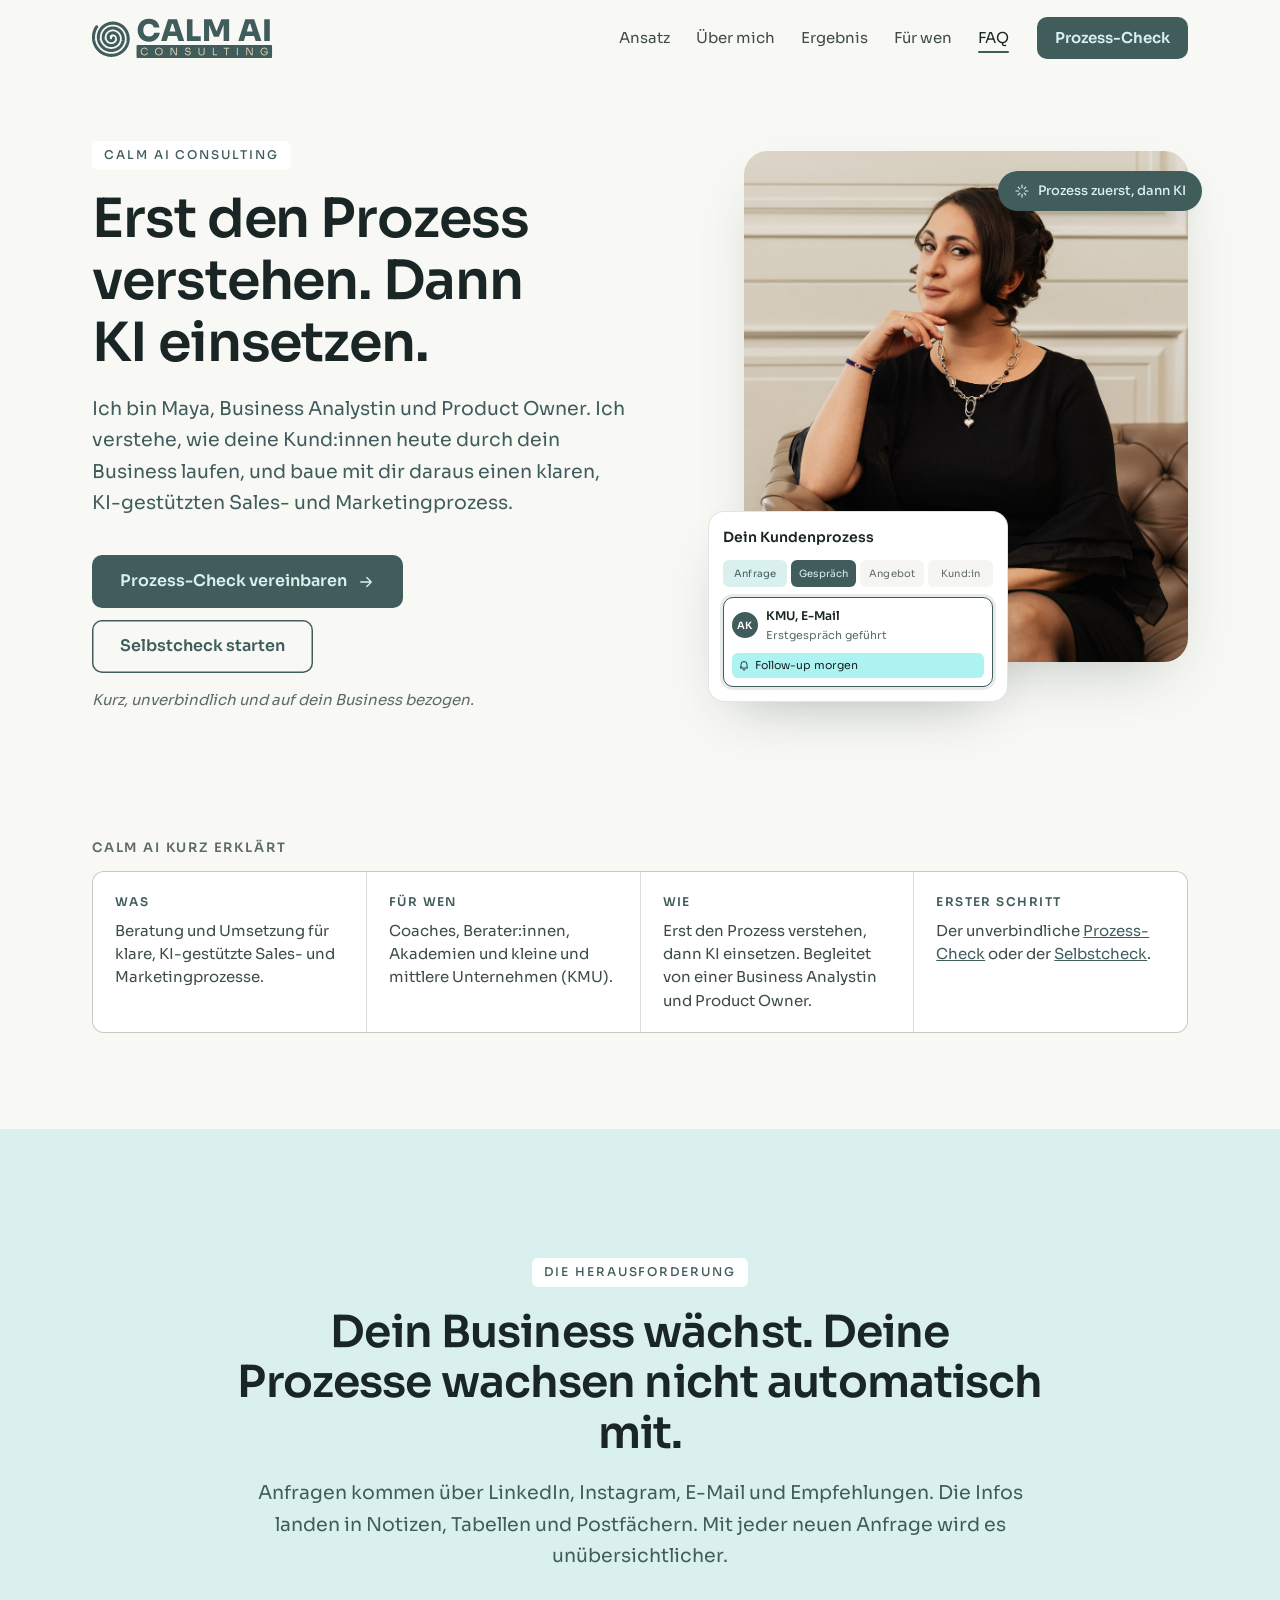
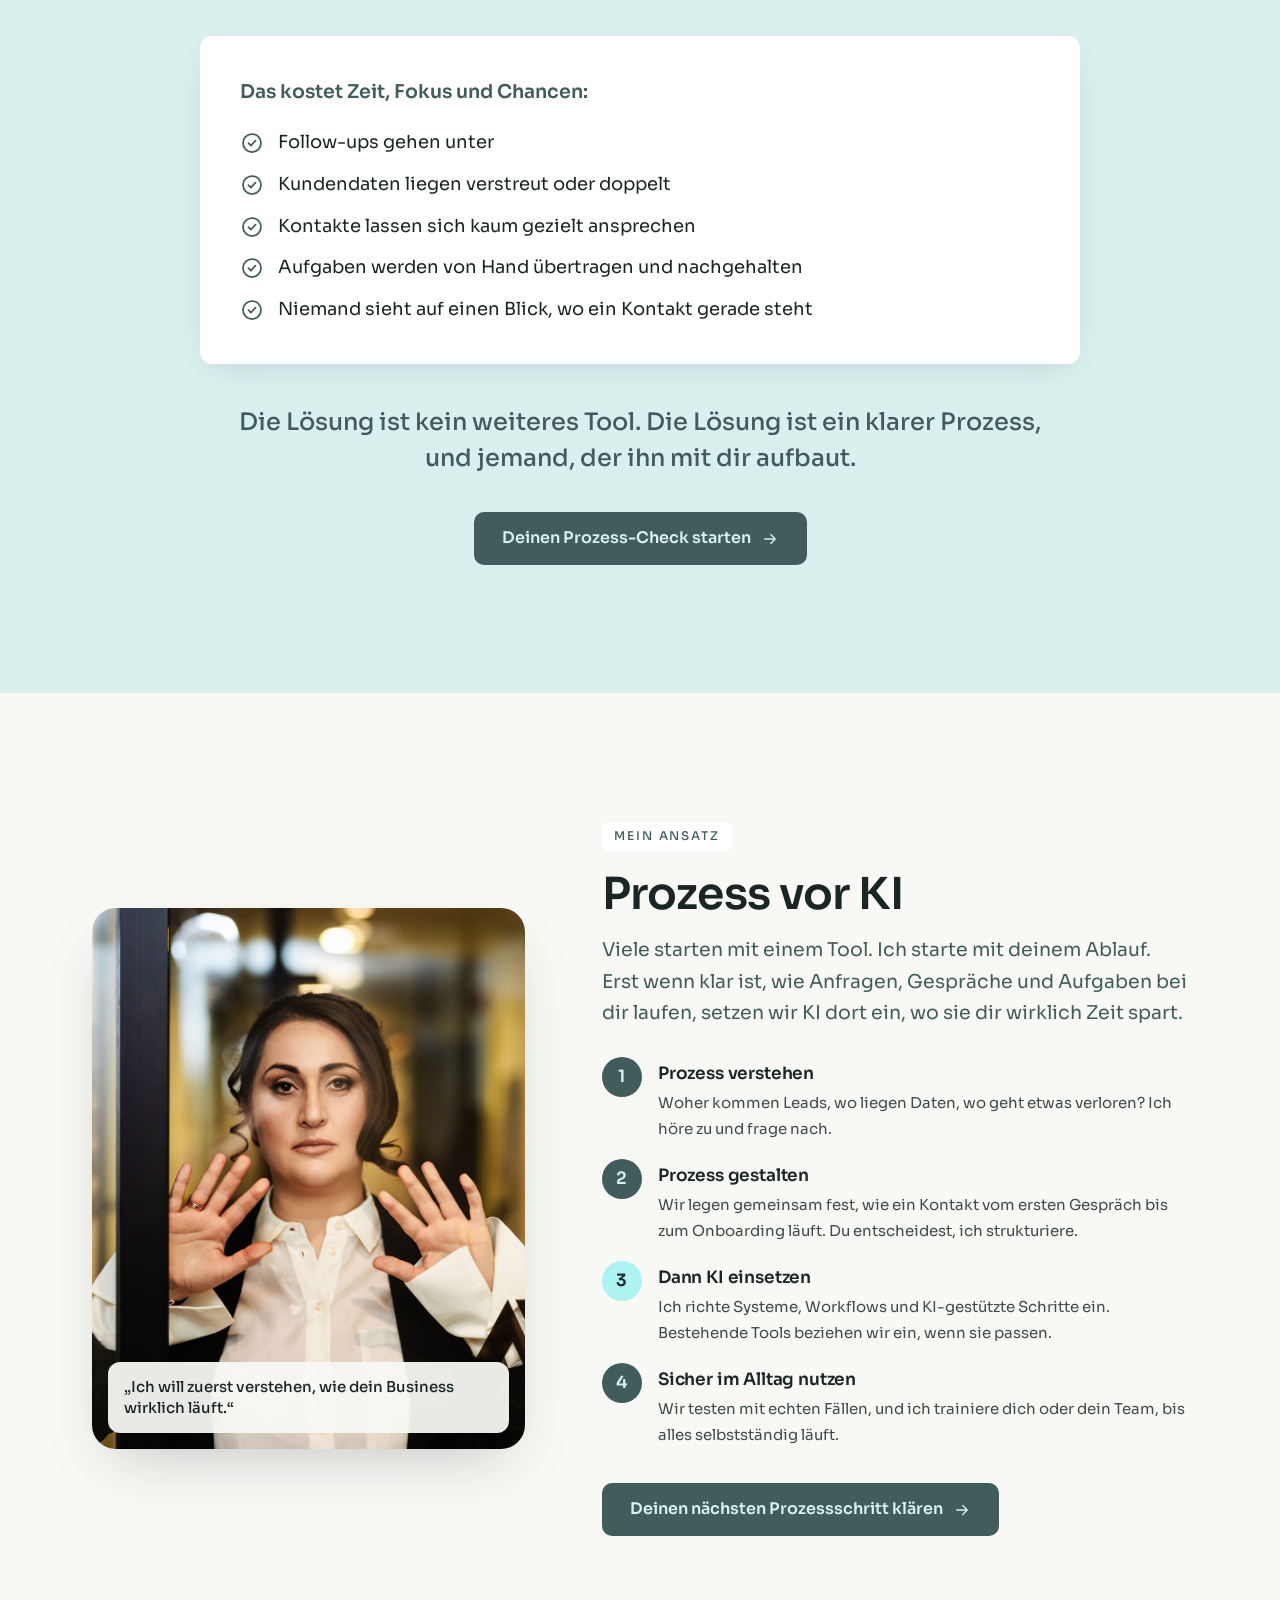
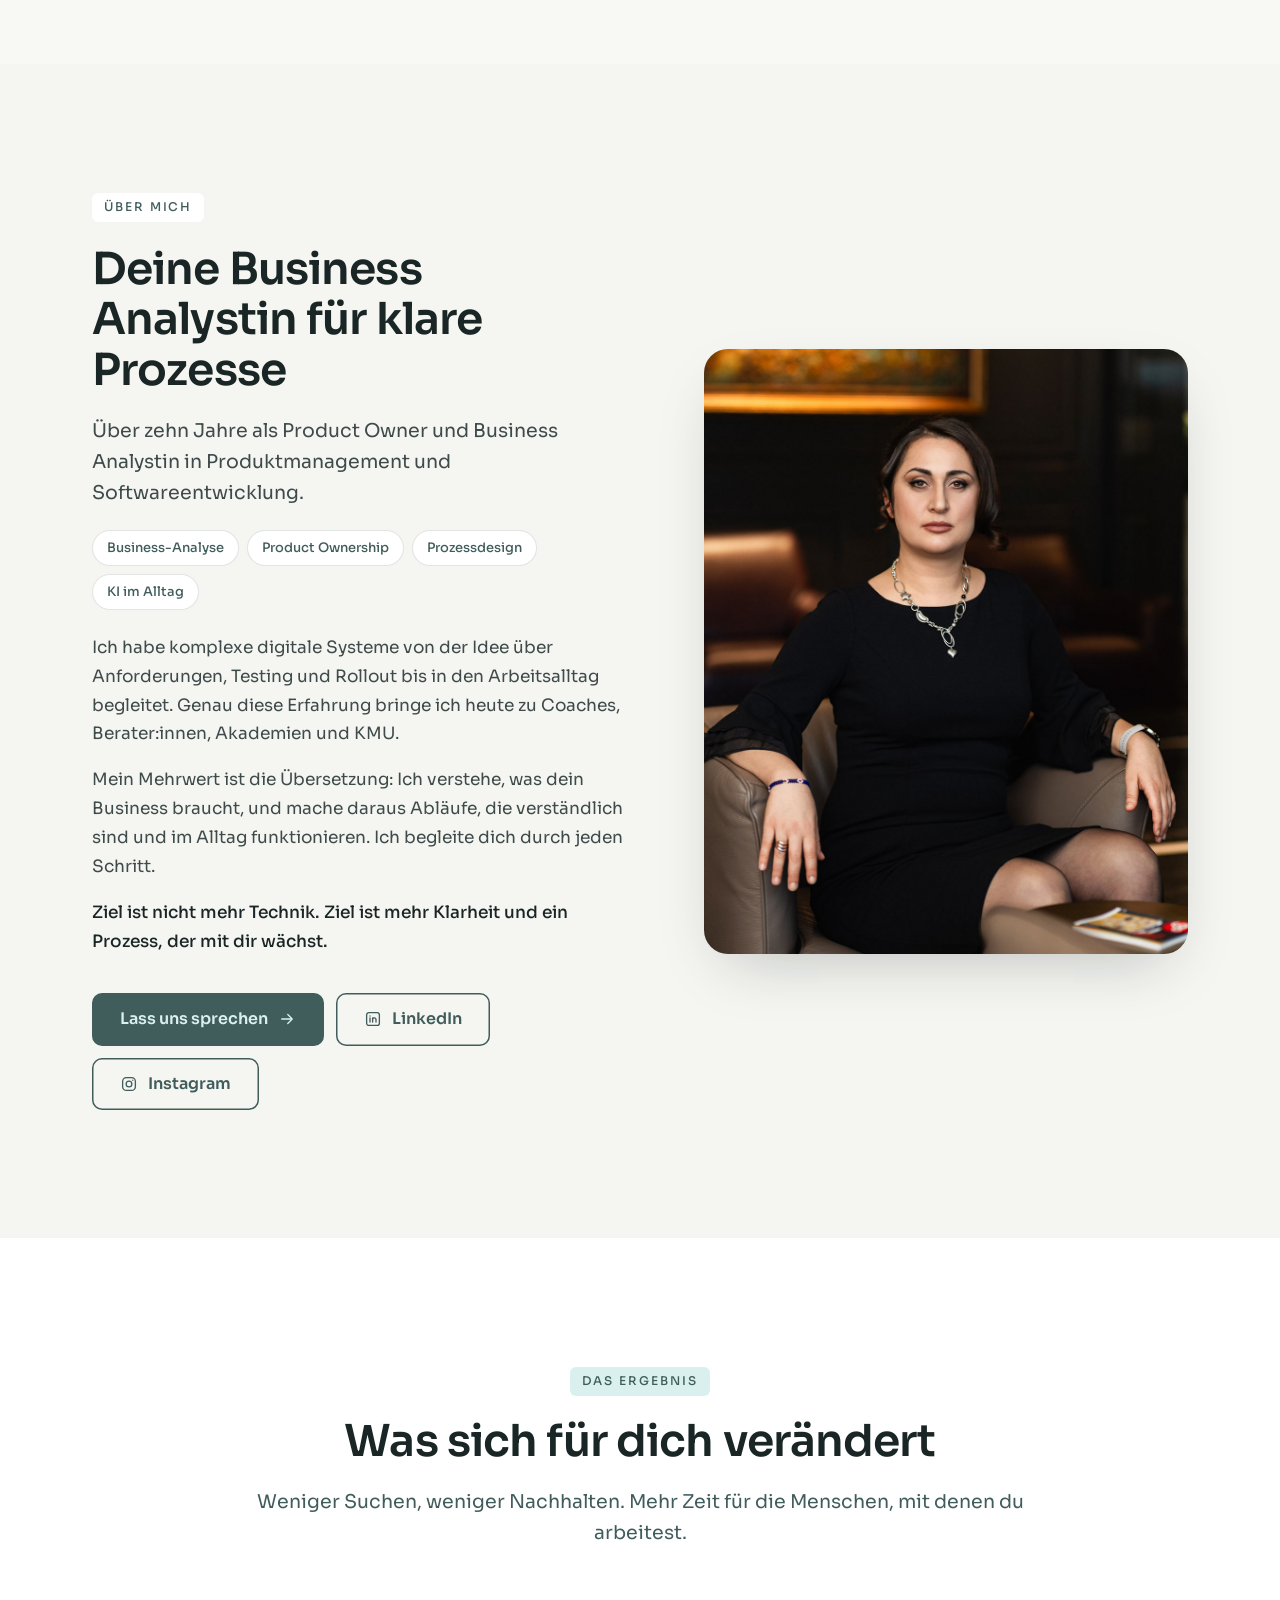
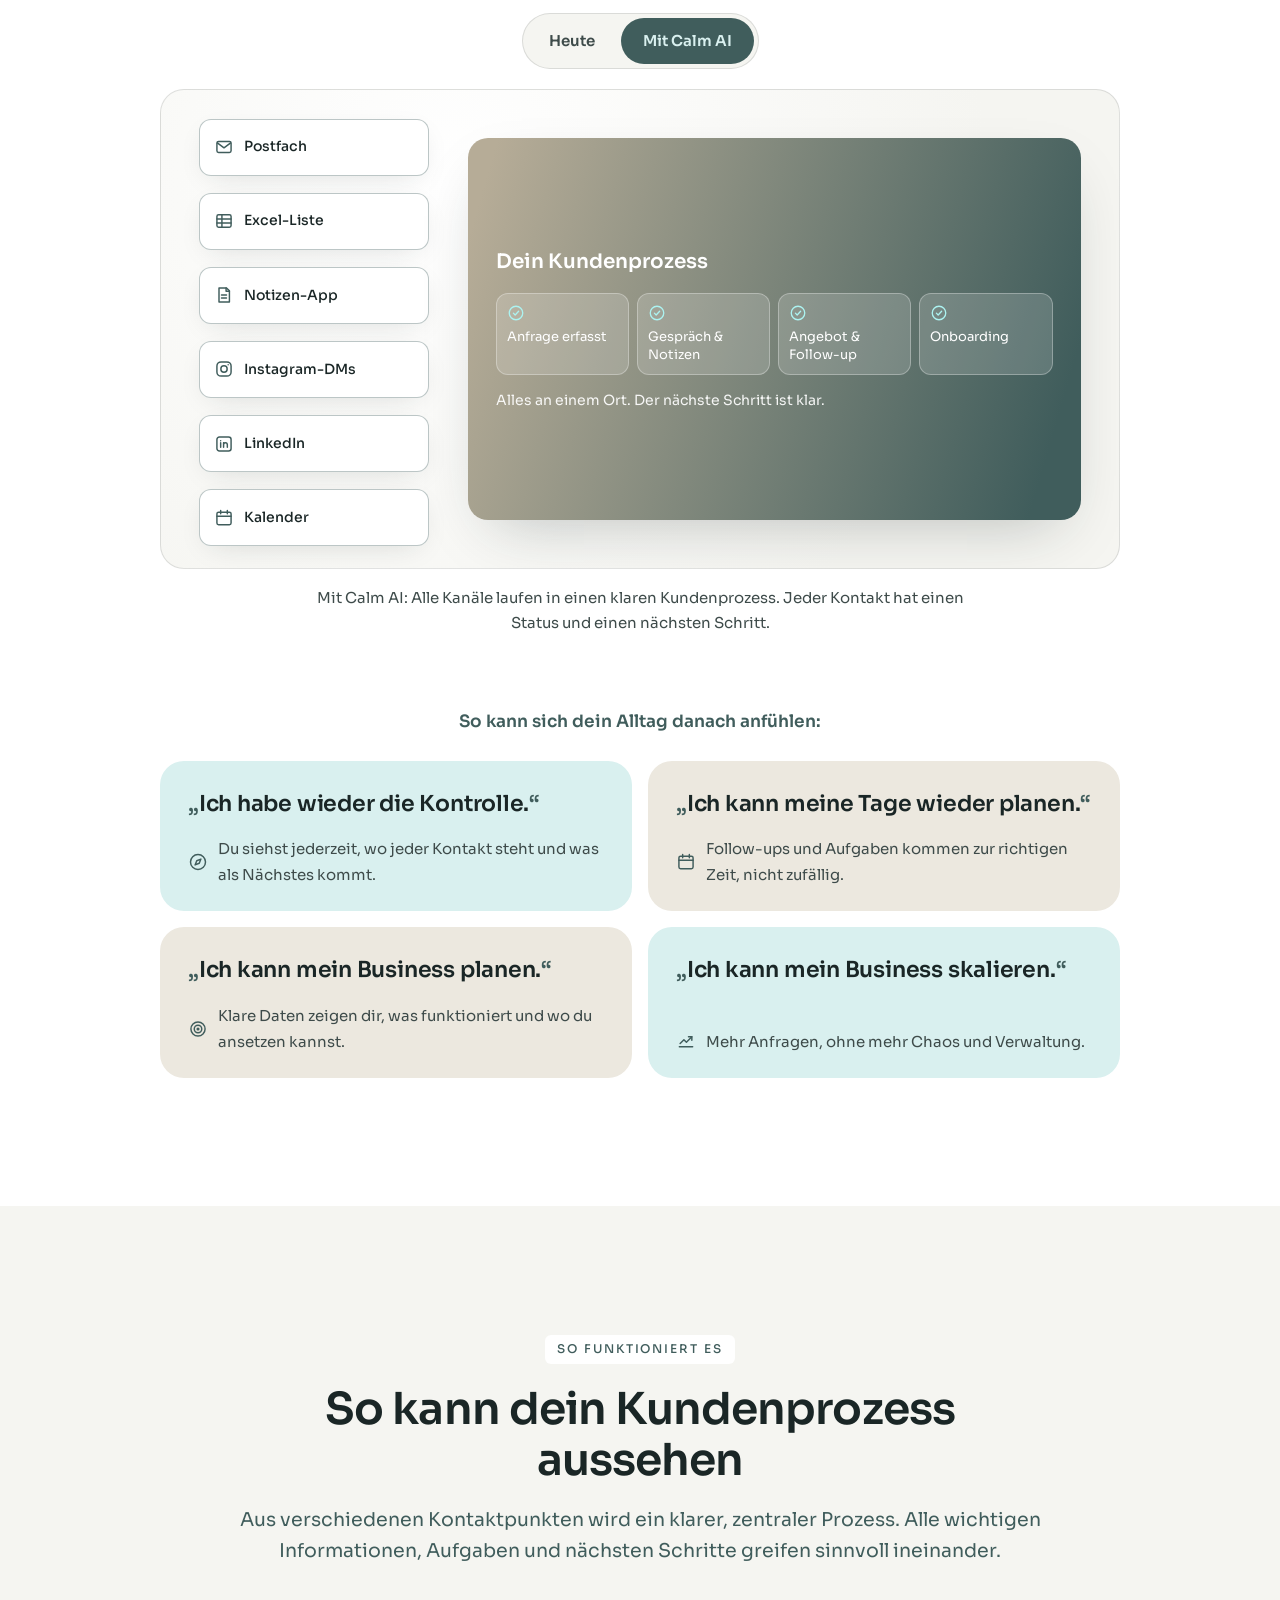
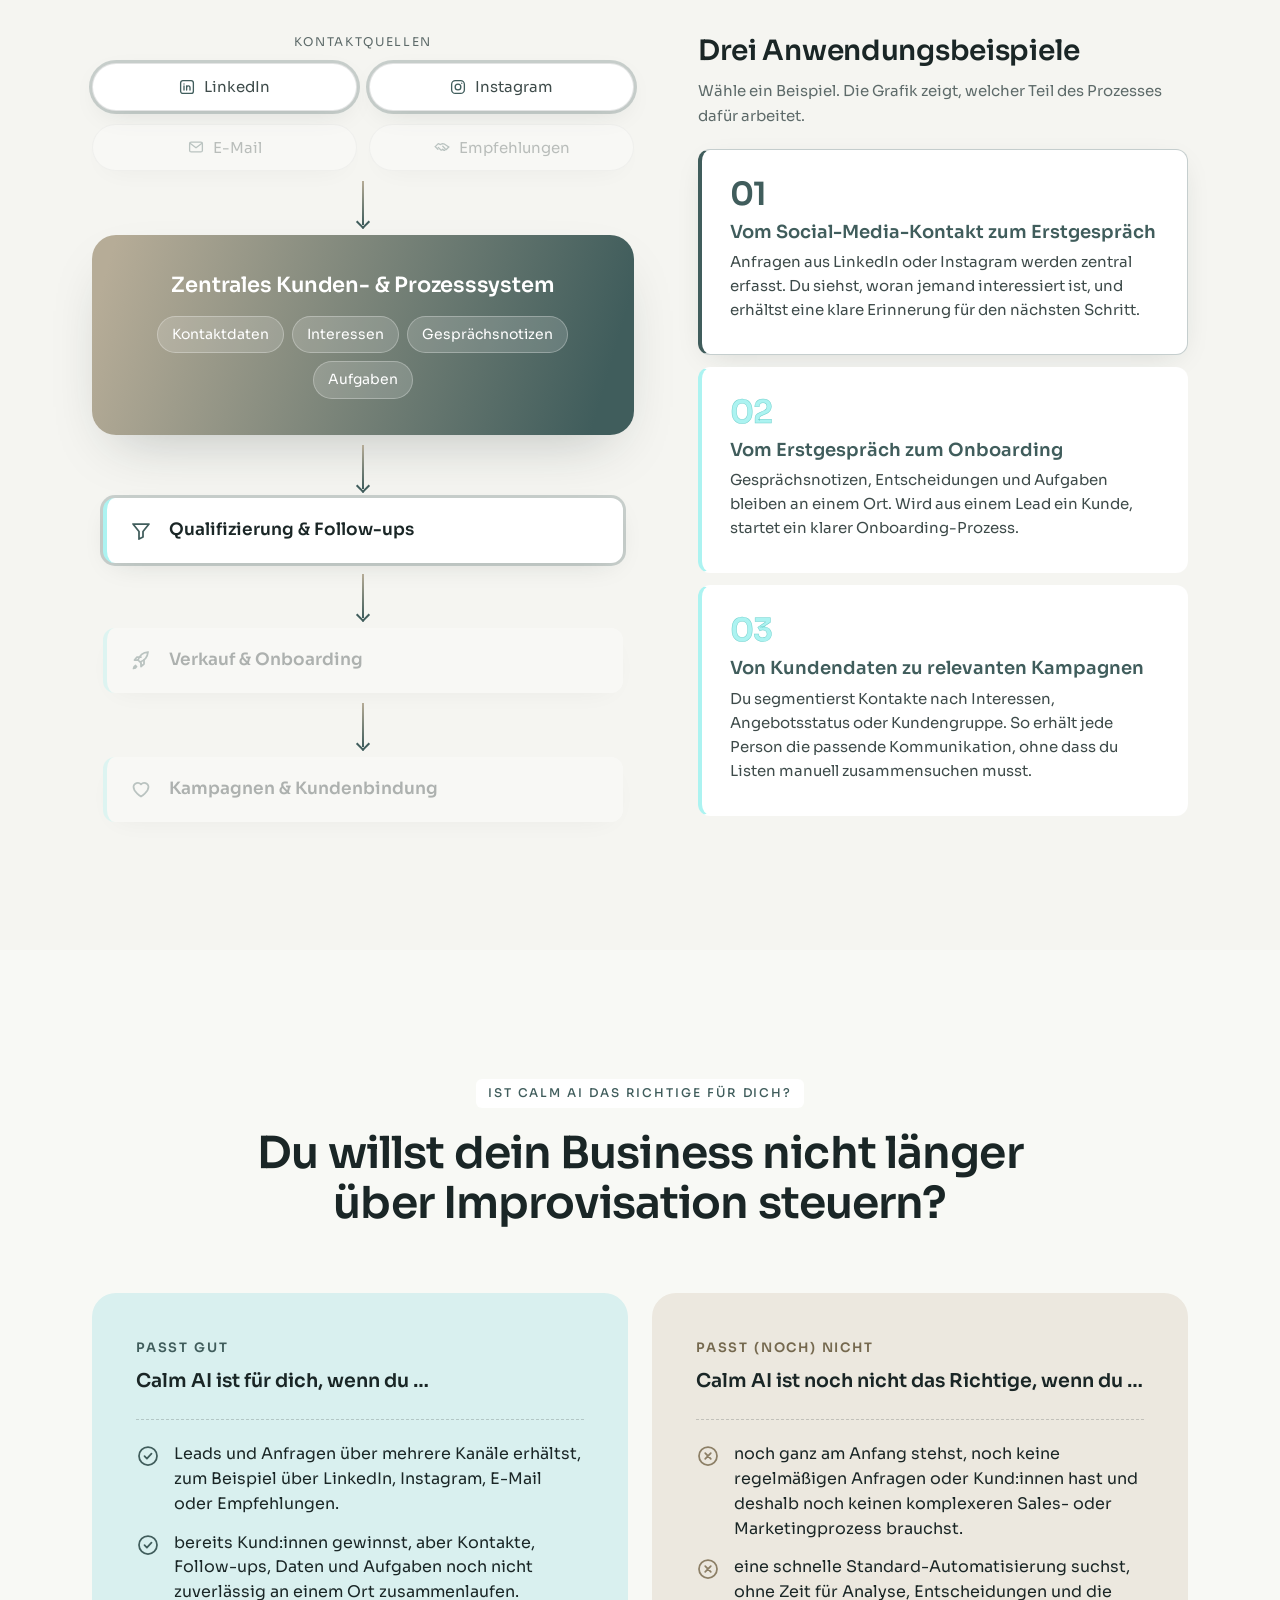
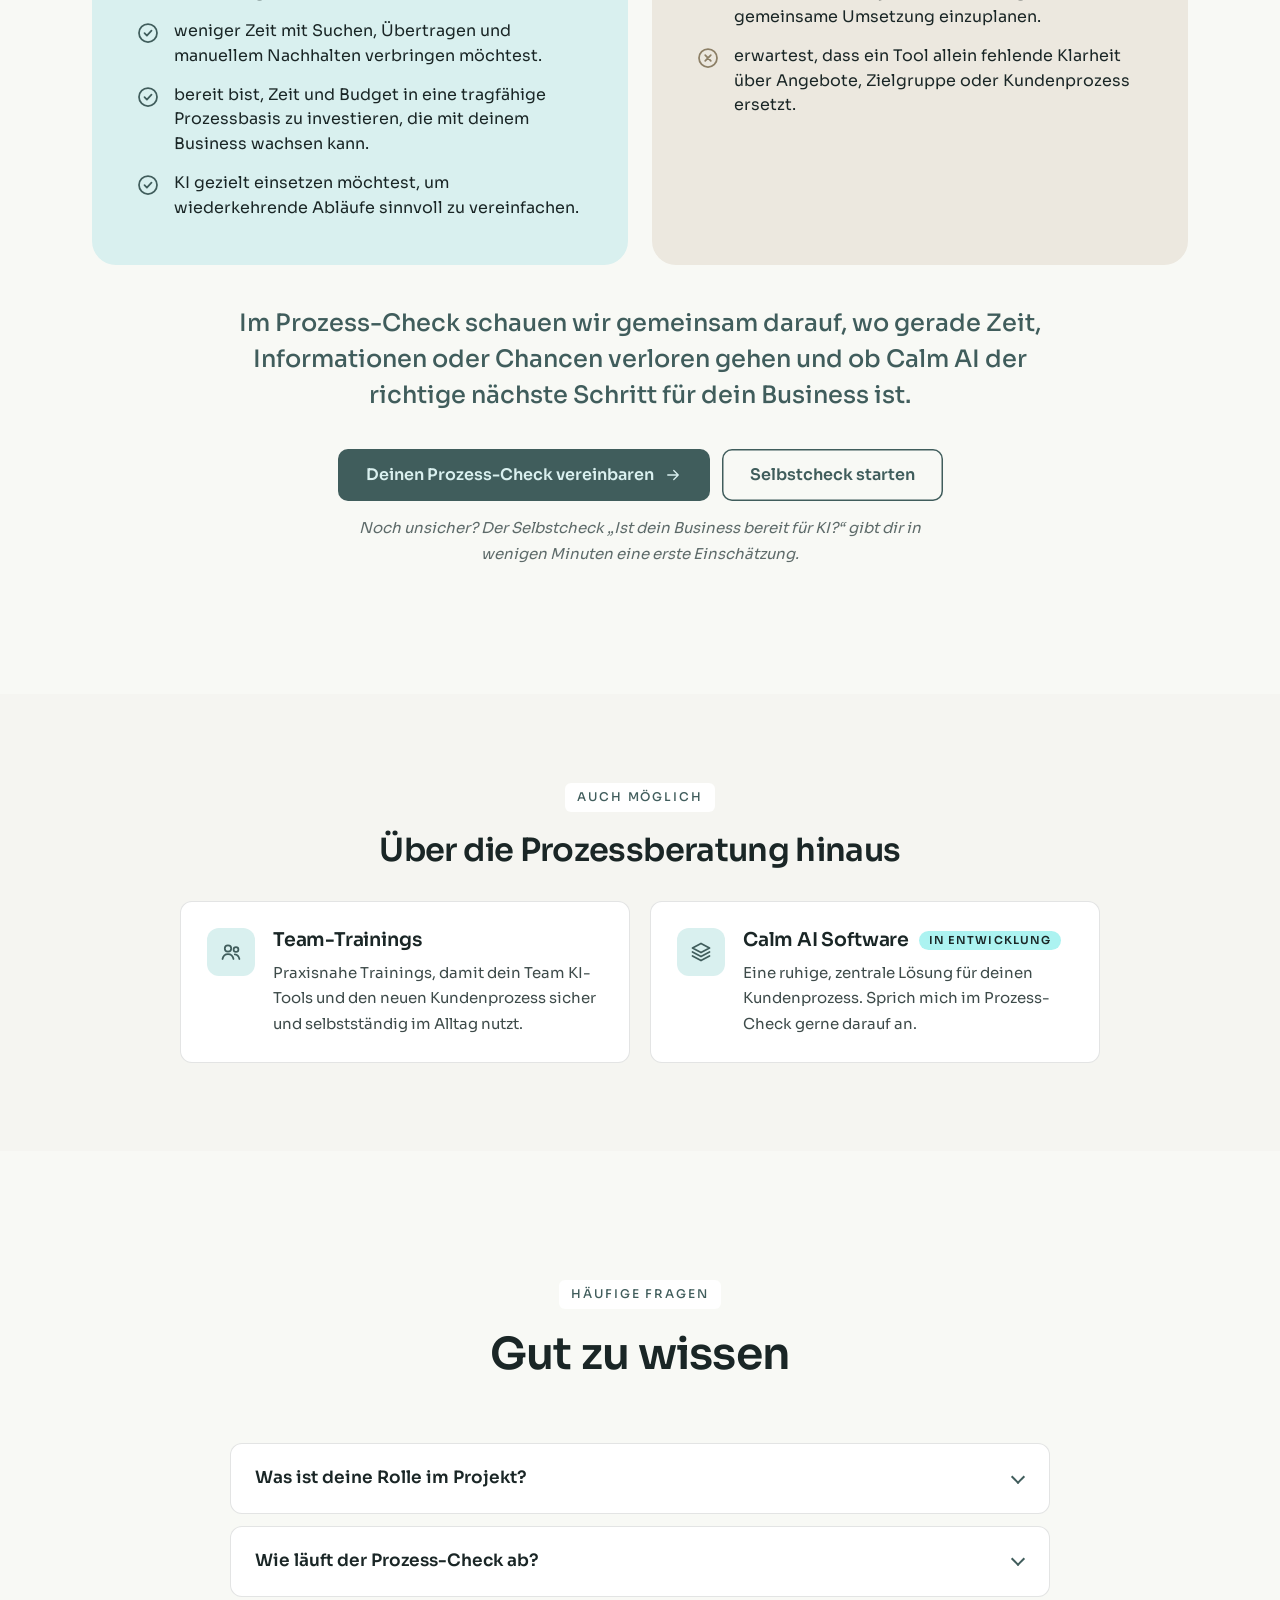
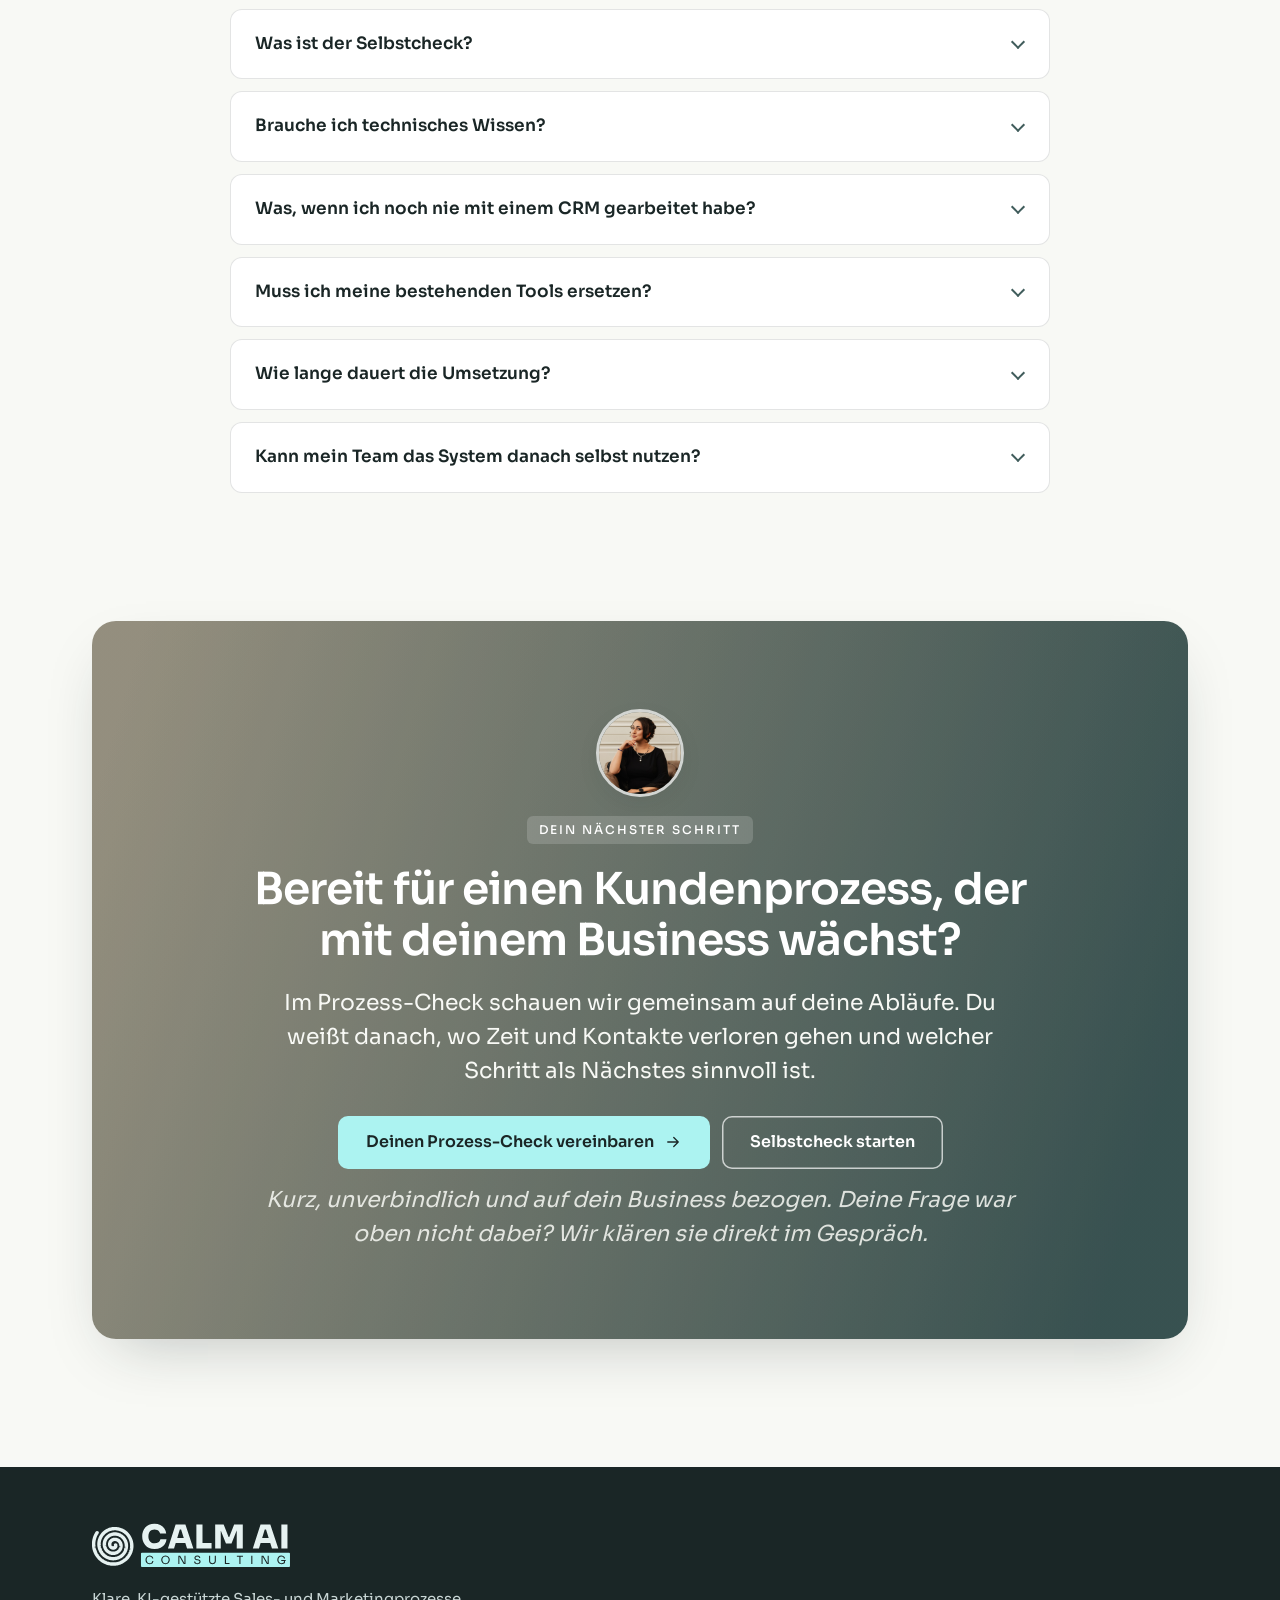
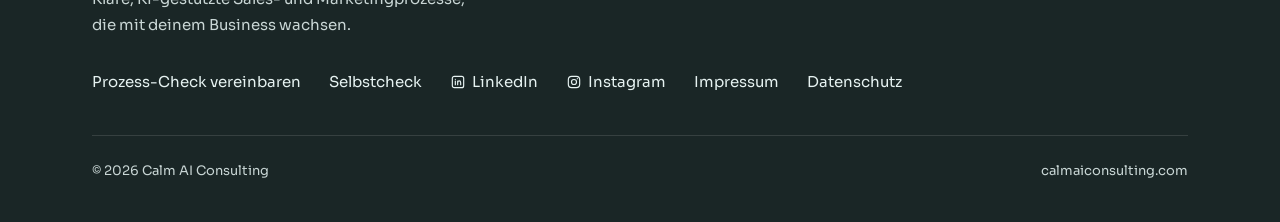
==== commit 52173d39: "Calm AI: compact before/after graphic on phones, new 'Alltag' statements - Before/after stage about " ====
--- a/public/calm-ai/index.html
+++ b/public/calm-ai/index.html
@@ -455,10 +455,10 @@
 
         <p class="result-intro">So kann sich dein Alltag danach anfühlen:</p>
         <div class="voices">
-          <figure class="voice reveal"><blockquote>Ich weiß jeden Morgen, wen ich heute kontaktieren sollte.</blockquote><figcaption><svg class="icon"><use href="#i-bell"/></svg>Follow-ups kommen zur richtigen Zeit.</figcaption></figure>
-          <figure class="voice reveal"><blockquote>Ich muss nichts mehr zusammensuchen.</blockquote><figcaption><svg class="icon"><use href="#i-database"/></svg>Kontakte, Notizen und Aufgaben liegen an einem Ort.</figcaption></figure>
-          <figure class="voice reveal"><blockquote>Ich habe wieder Zeit für meine Kund:innen.</blockquote><figcaption><svg class="icon"><use href="#i-flow"/></svg>Wiederkehrende Aufgaben laufen im Prozess mit.</figcaption></figure>
-          <figure class="voice reveal"><blockquote>Mehr Anfragen machen mich nicht mehr nervös.</blockquote><figcaption><svg class="icon"><use href="#i-growth"/></svg>Dein Business wächst, das Chaos nicht.</figcaption></figure>
+          <figure class="voice reveal"><blockquote>Ich habe wieder die Kontrolle.</blockquote><figcaption><svg class="icon"><use href="#i-compass"/></svg>Du siehst jederzeit, wo jeder Kontakt steht und was als Nächstes kommt.</figcaption></figure>
+          <figure class="voice reveal"><blockquote>Ich kann meine Tage wieder planen.</blockquote><figcaption><svg class="icon"><use href="#i-calendar"/></svg>Follow-ups und Aufgaben kommen zur richtigen Zeit, nicht zufällig.</figcaption></figure>
+          <figure class="voice reveal"><blockquote>Ich kann mein Business planen.</blockquote><figcaption><svg class="icon"><use href="#i-target"/></svg>Klare Daten zeigen dir, was funktioniert und wo du ansetzen kannst.</figcaption></figure>
+          <figure class="voice reveal"><blockquote>Ich kann mein Business skalieren.</blockquote><figcaption><svg class="icon"><use href="#i-growth"/></svg>Mehr Anfragen, ohne mehr Chaos und Verwaltung.</figcaption></figure>
         </div>
       </div>
     </section>
--- a/public/calm-ai/assets/css/style.css
+++ b/public/calm-ai/assets/css/style.css
@@ -727,3 +727,35 @@
 .host p { margin: 0; font-size: 0.875rem; color: var(--ink-soft); line-height: 1.45; }
 .host strong { color: var(--ink); }
 @media (max-width: 520px) { .cta__buttons .btn--icon { width: auto; flex: 1 1 40%; } }
+
+/* v3.1: compact before/after graphic on phones (about square instead of tall) */
+@media (max-width: 720px) {
+  .compare { margin-bottom: 40px; }
+  .compare__toggle { margin-bottom: 14px; }
+  .compare__toggle button { padding: 8px 18px; font-size: 0.875rem; }
+  .compare__stage { aspect-ratio: 1 / 1.02; }
+  .cmp-item { width: 46%; height: 9.5%; min-height: 32px; font-size: 0.75rem; padding: 0 8px; gap: 6px; border-radius: 10px; }
+  .cmp-item .icon { width: 15px; height: 15px; }
+  .cmp-warn { top: -11px; left: 8px; font-size: 0.625rem; padding: 1px 6px; }
+  .cmp-warn .icon { width: 10px; height: 10px; }
+  .compare__stage[data-state="before"] .cmp-item:nth-of-type(1) { --x: 3%;  --y: 9%;  --r: -5deg; }
+  .compare__stage[data-state="before"] .cmp-item:nth-of-type(2) { --x: 51%; --y: 16%; --r: 4deg; }
+  .compare__stage[data-state="before"] .cmp-item:nth-of-type(3) { --x: 5%;  --y: 42%; --r: 3deg; }
+  .compare__stage[data-state="before"] .cmp-item:nth-of-type(4) { --x: 50%; --y: 49%; --r: -4deg; }
+  .compare__stage[data-state="before"] .cmp-item:nth-of-type(5) { --x: 3%;  --y: 75%; --r: 5deg; }
+  .compare__stage[data-state="before"] .cmp-item:nth-of-type(6) { --x: 51%; --y: 80%; --r: -3deg; }
+  .compare__stage[data-state="after"] .cmp-item { width: 46%; }
+  .compare__stage[data-state="after"] .cmp-item:nth-of-type(1) { --x: 3%;  --y: 3%; }
+  .compare__stage[data-state="after"] .cmp-item:nth-of-type(2) { --x: 51%; --y: 3%; }
+  .compare__stage[data-state="after"] .cmp-item:nth-of-type(3) { --x: 3%;  --y: 13.5%; }
+  .compare__stage[data-state="after"] .cmp-item:nth-of-type(4) { --x: 51%; --y: 13.5%; }
+  .compare__stage[data-state="after"] .cmp-item:nth-of-type(5) { --x: 3%;  --y: 24%; }
+  .compare__stage[data-state="after"] .cmp-item:nth-of-type(6) { --x: 51%; --y: 24%; }
+  .cmp-hub { left: 3%; top: 36%; width: 94%; height: 61%; padding: 12px 14px; border-radius: 14px; }
+  .cmp-hub__title { font-size: 0.9375rem; margin-bottom: 10px; }
+  .cmp-hub__steps { grid-template-columns: 1fr 1fr; gap: 6px; }
+  .cmp-hub__steps li { flex-direction: row; align-items: center; padding: 8px; font-size: 0.75rem; gap: 6px; border-radius: 10px; }
+  .cmp-hub__steps .icon { width: 14px; height: 14px; flex: none; }
+  .cmp-hub__foot { display: none; }
+  .compare__caption { font-size: 0.875rem; margin-top: 12px; }
+}
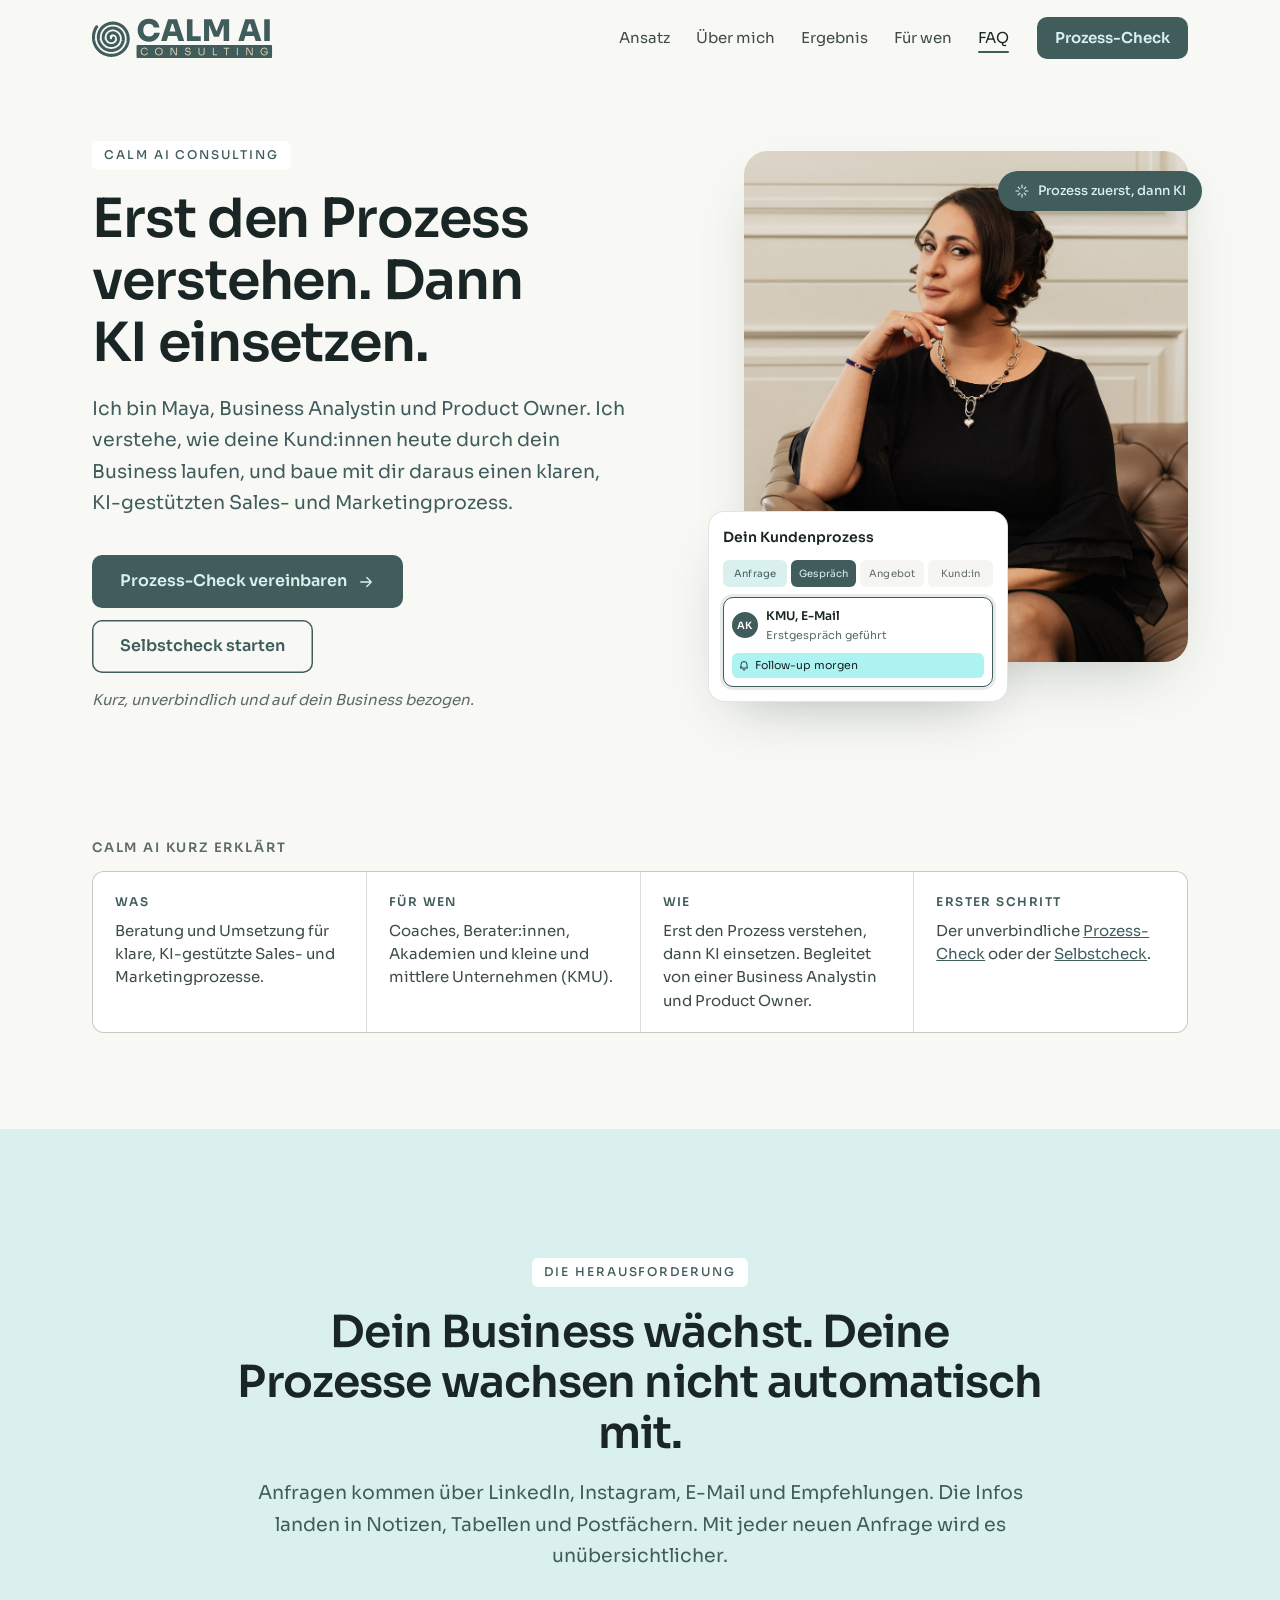
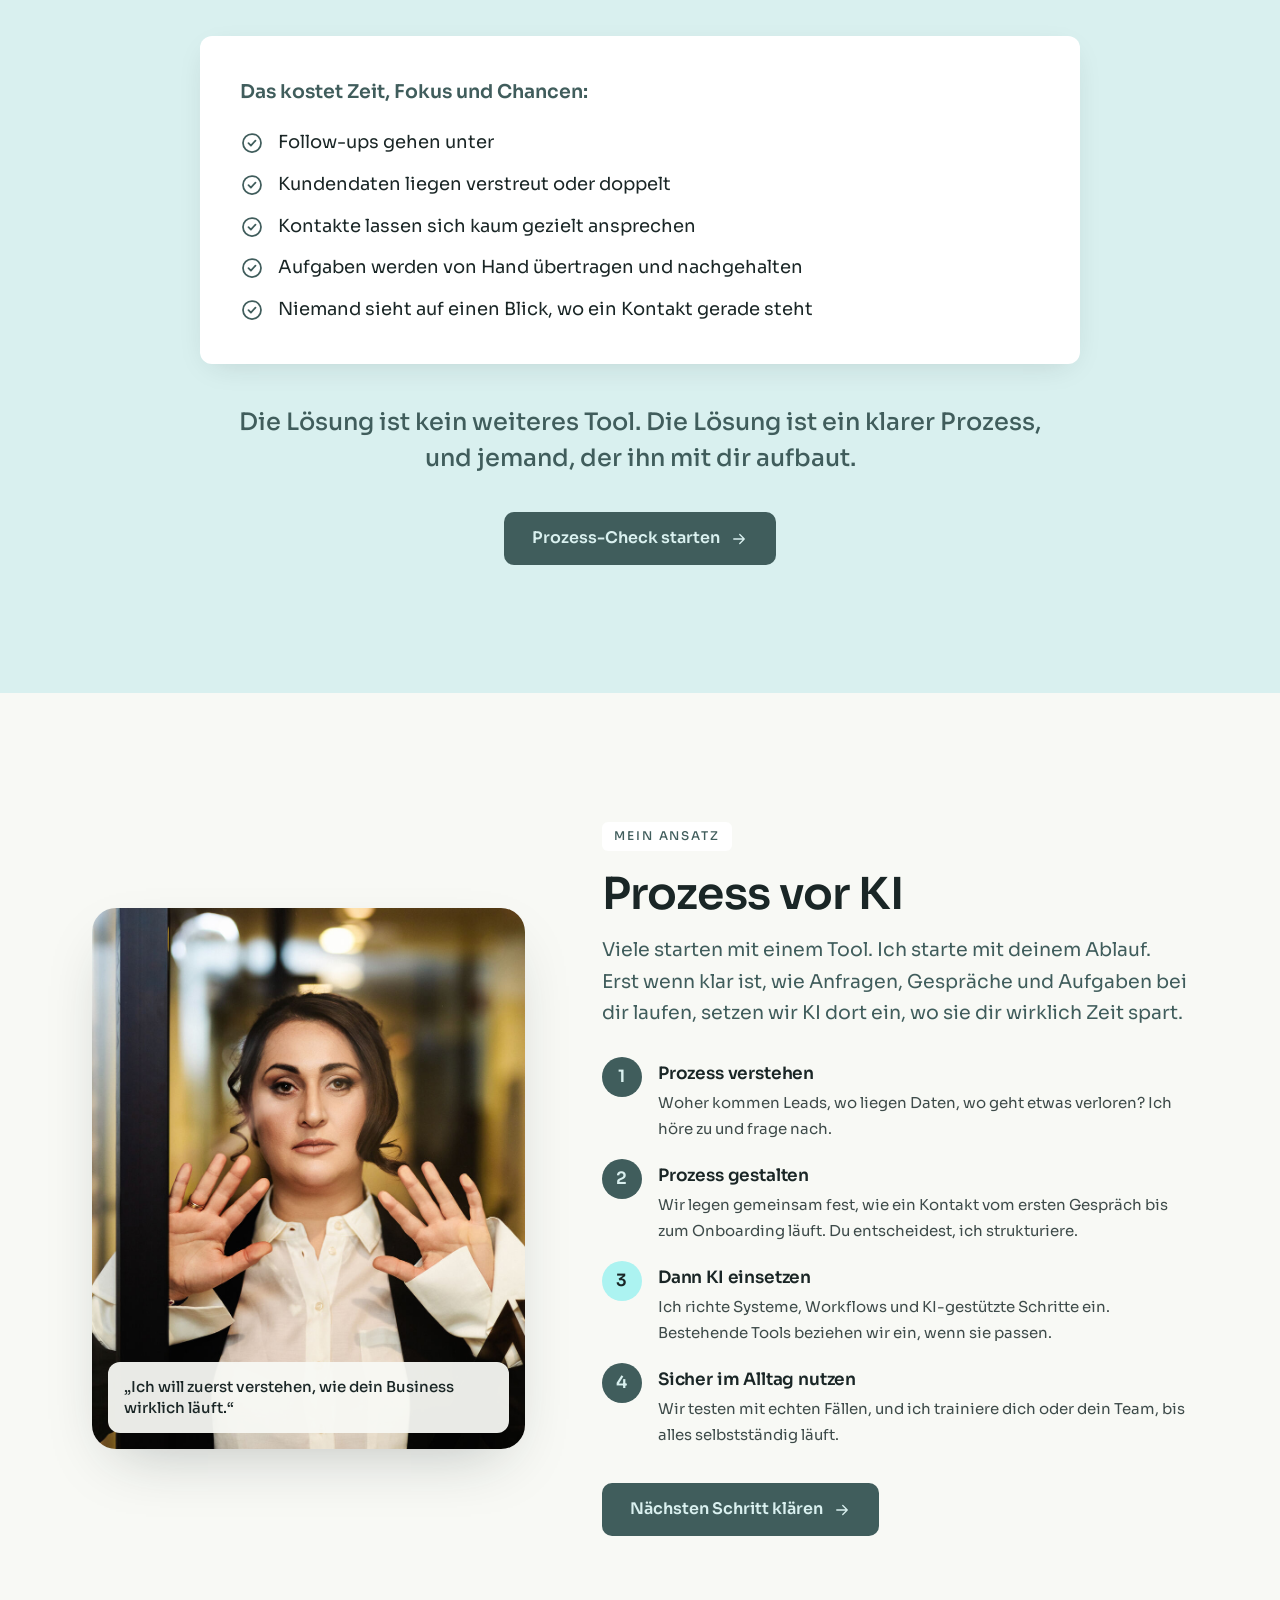
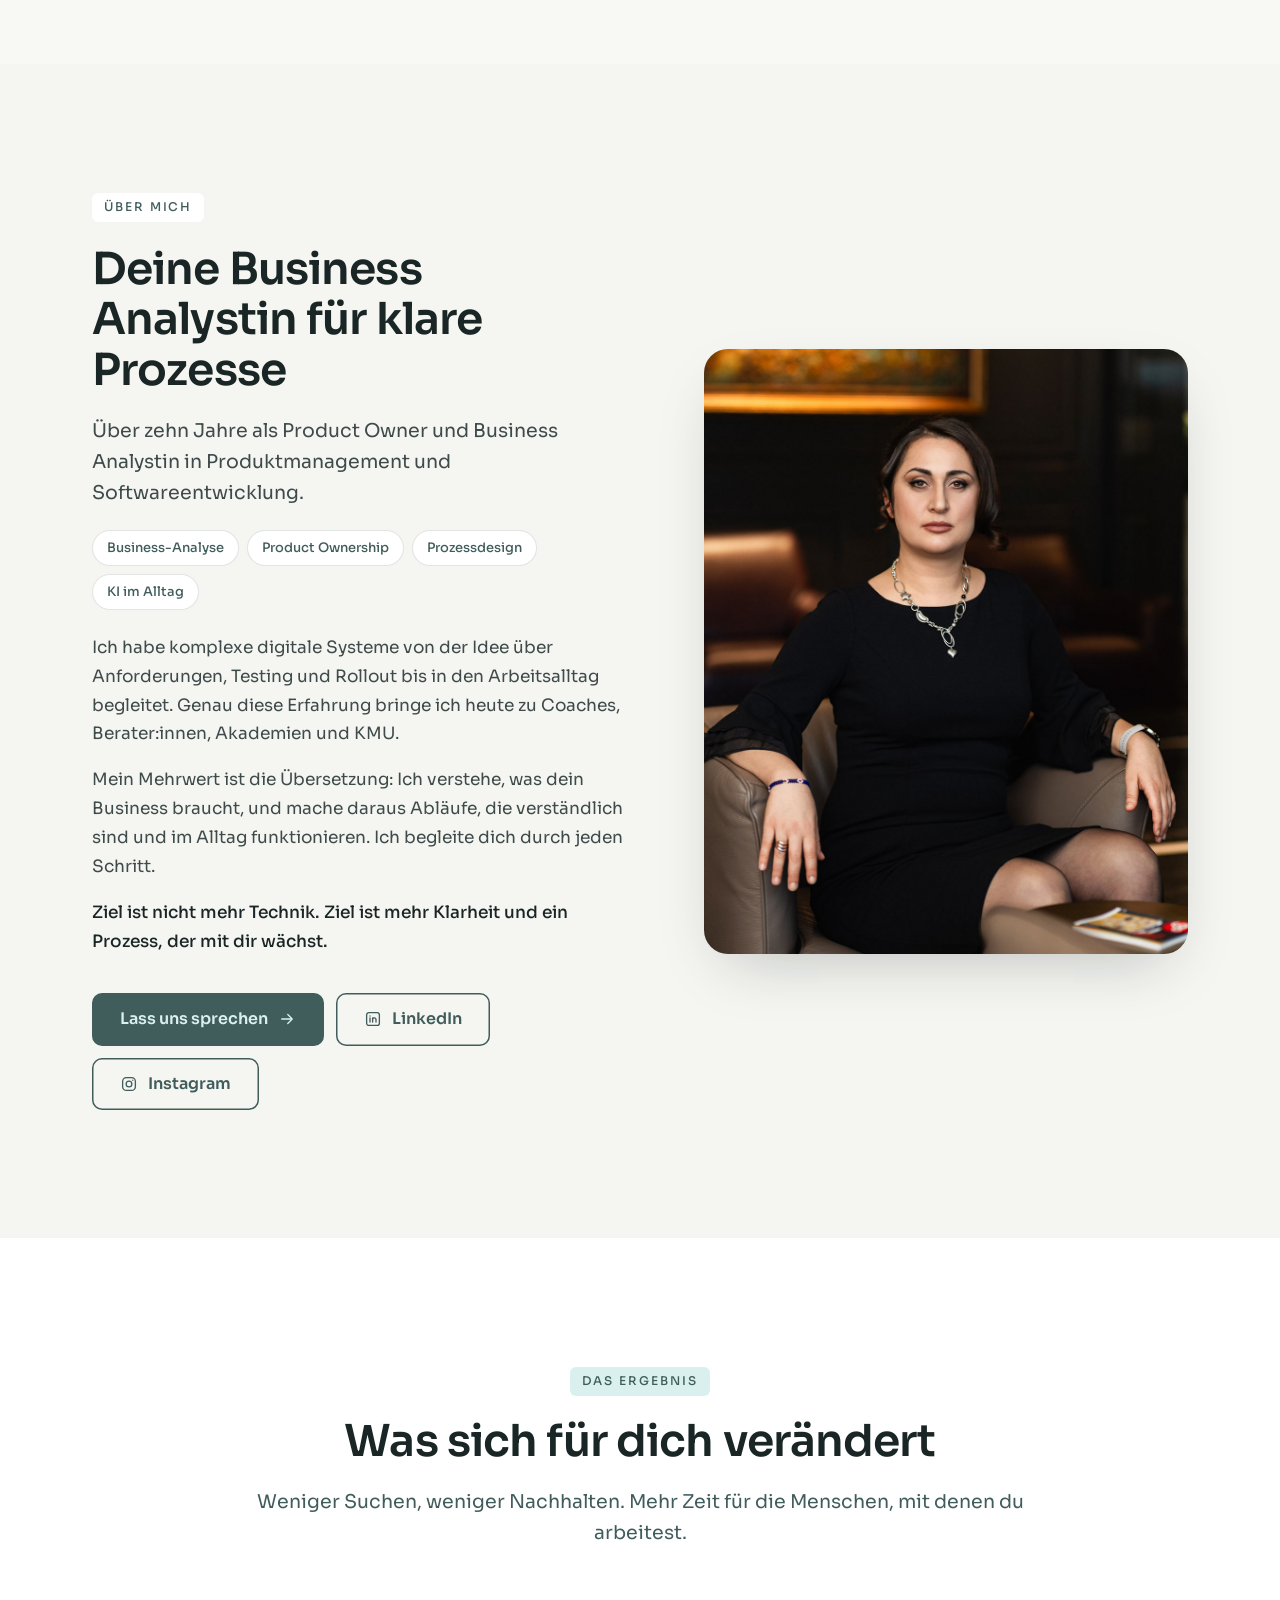
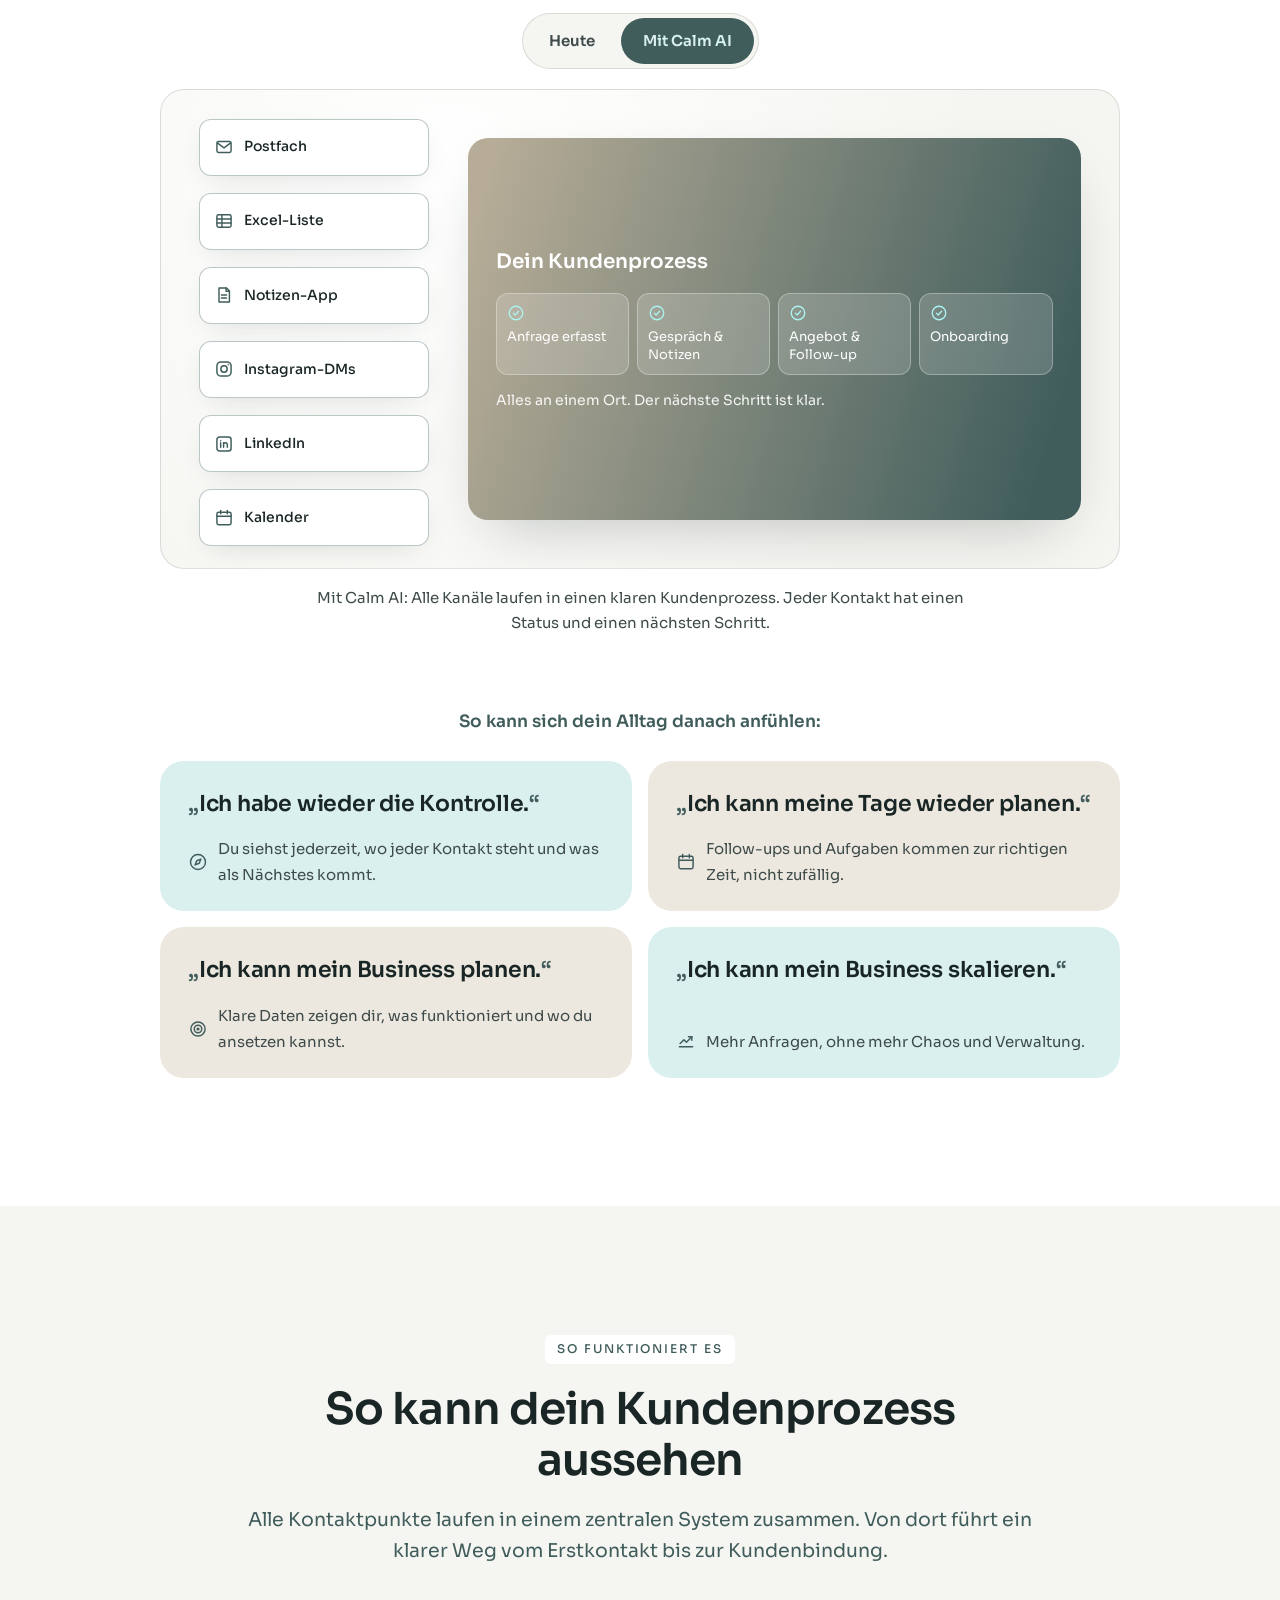
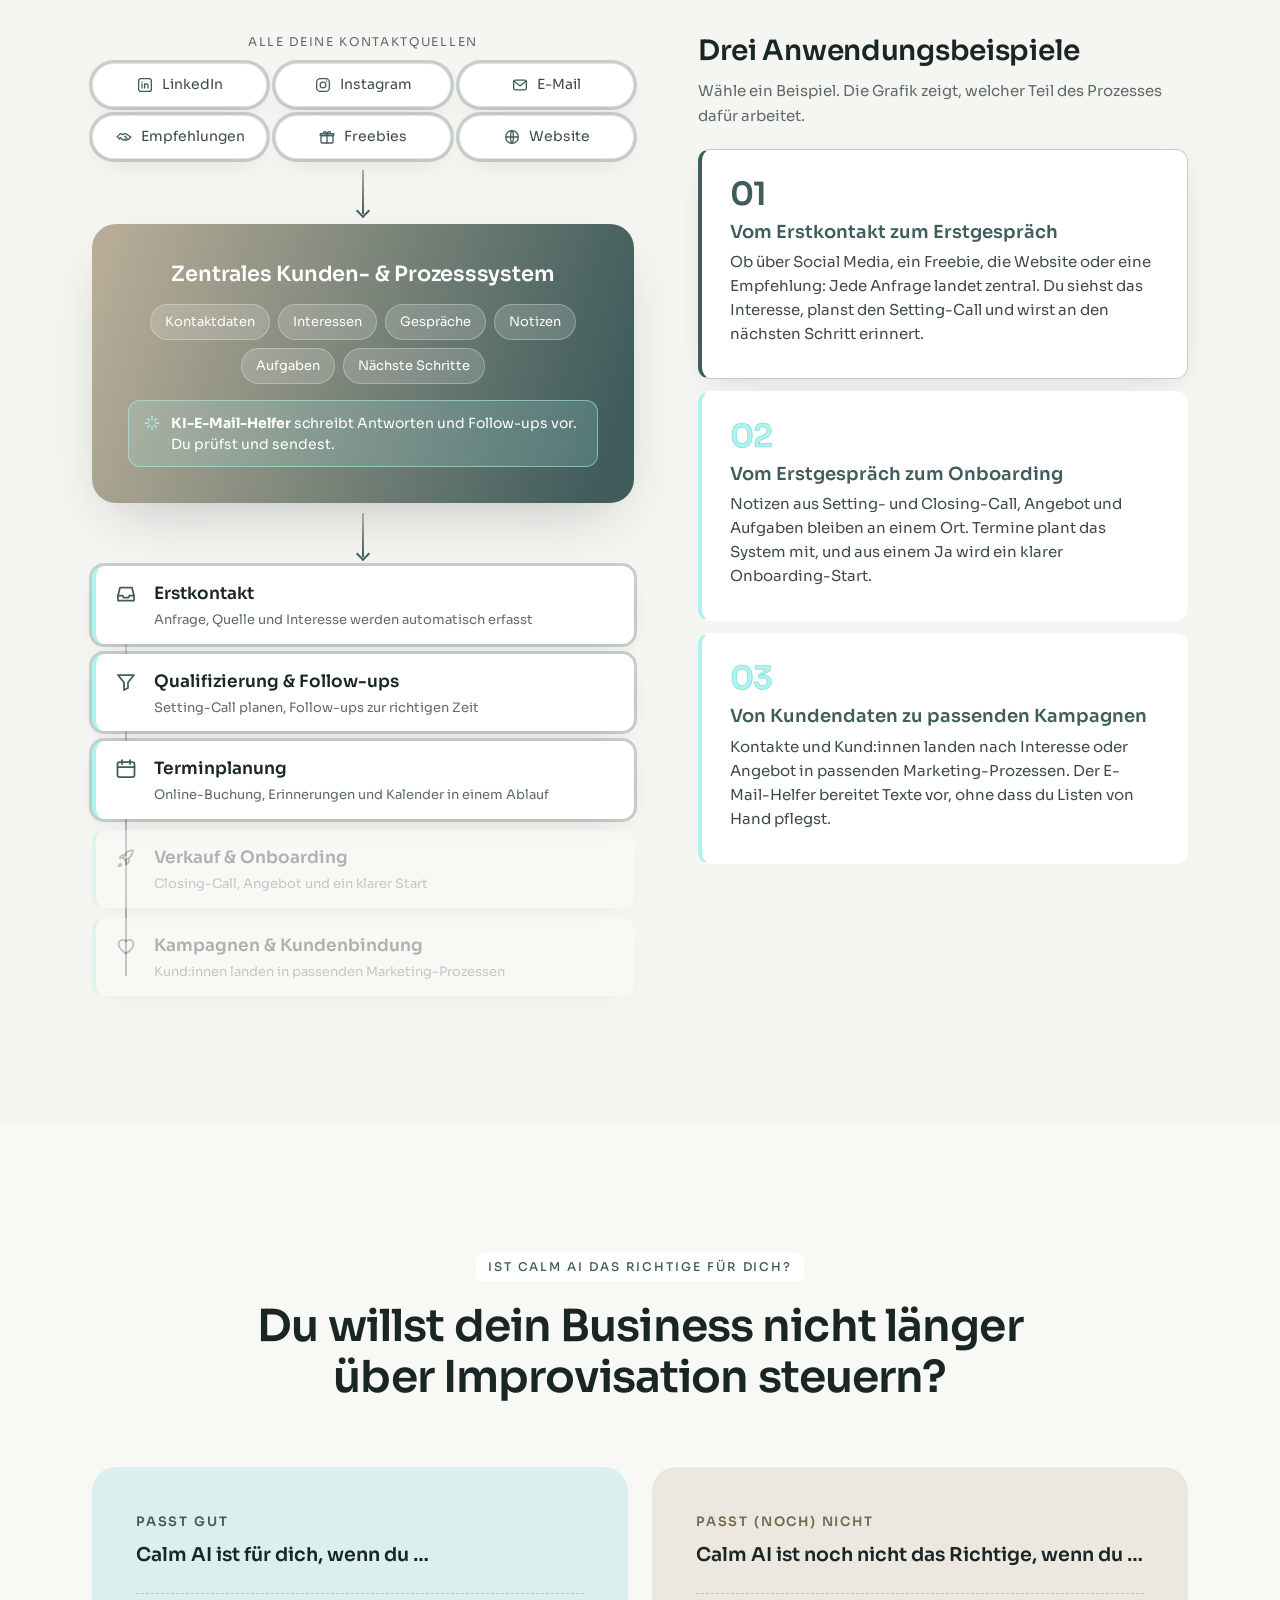
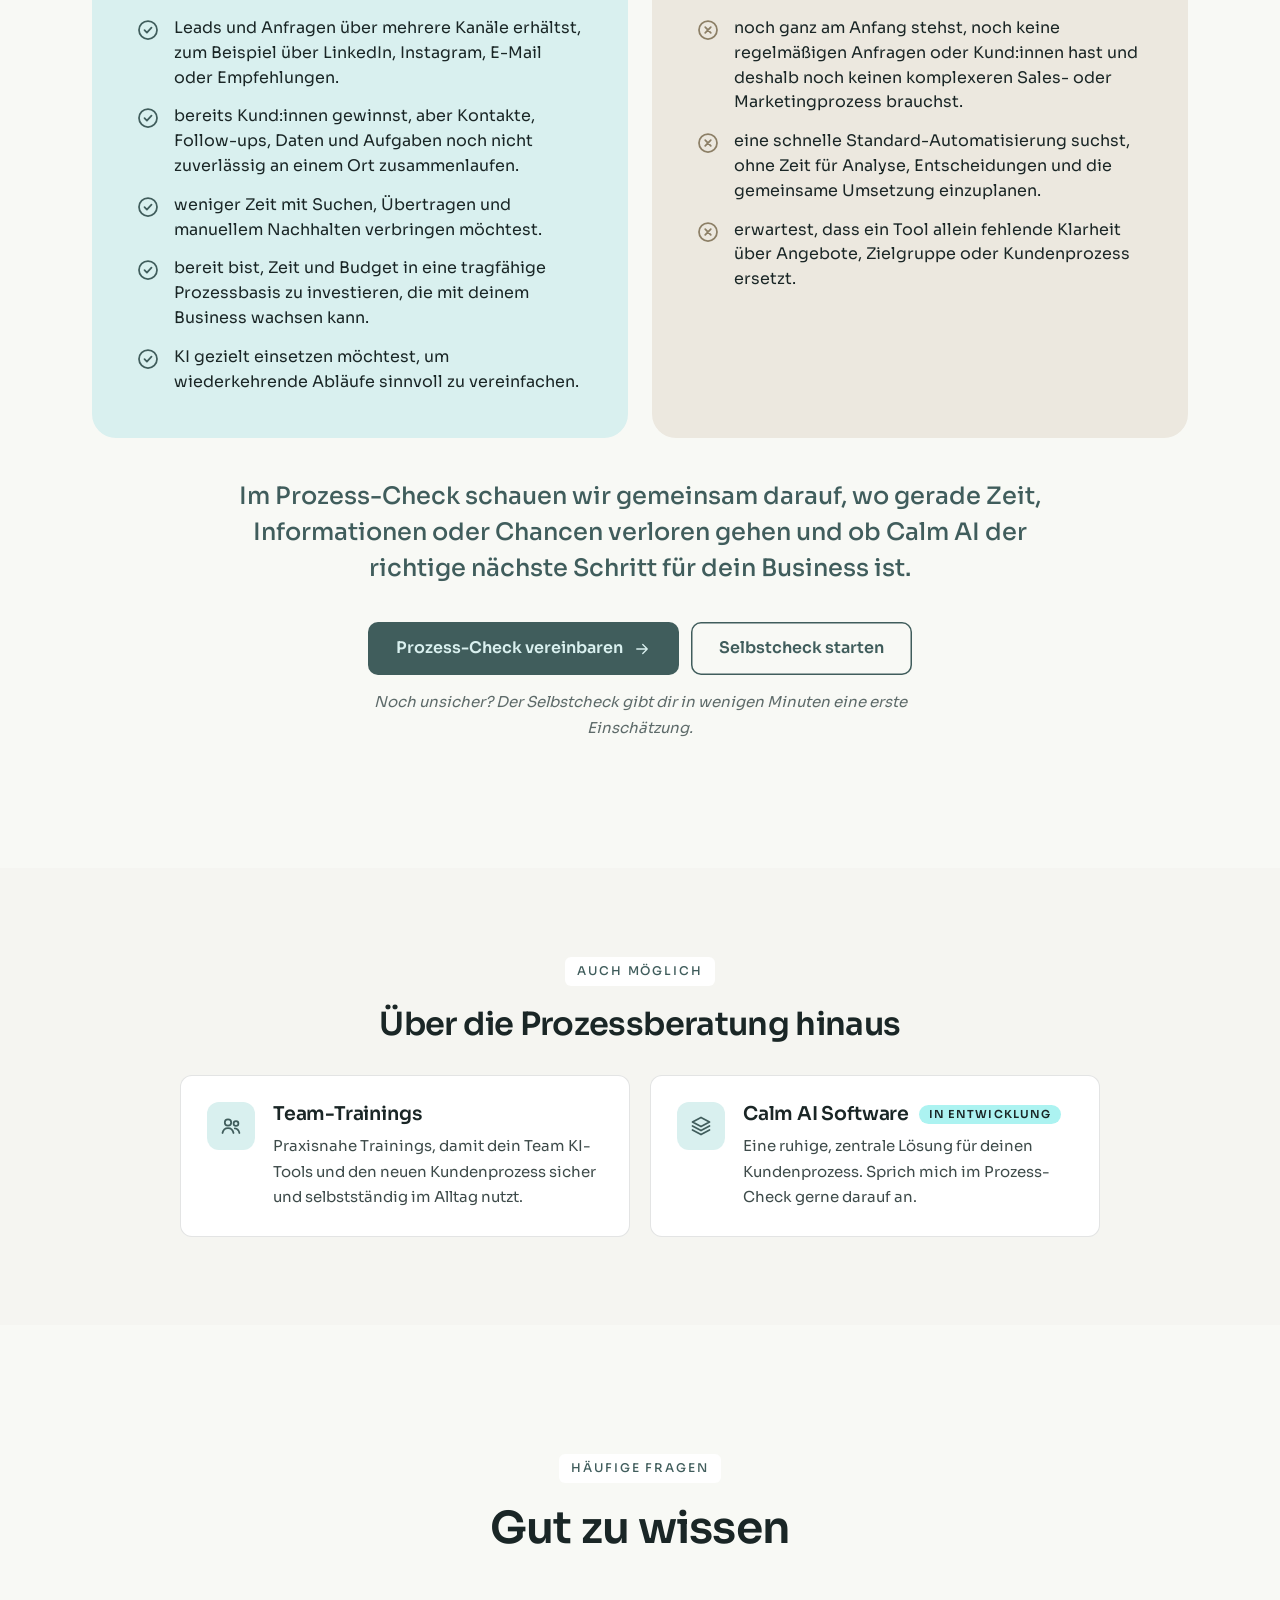
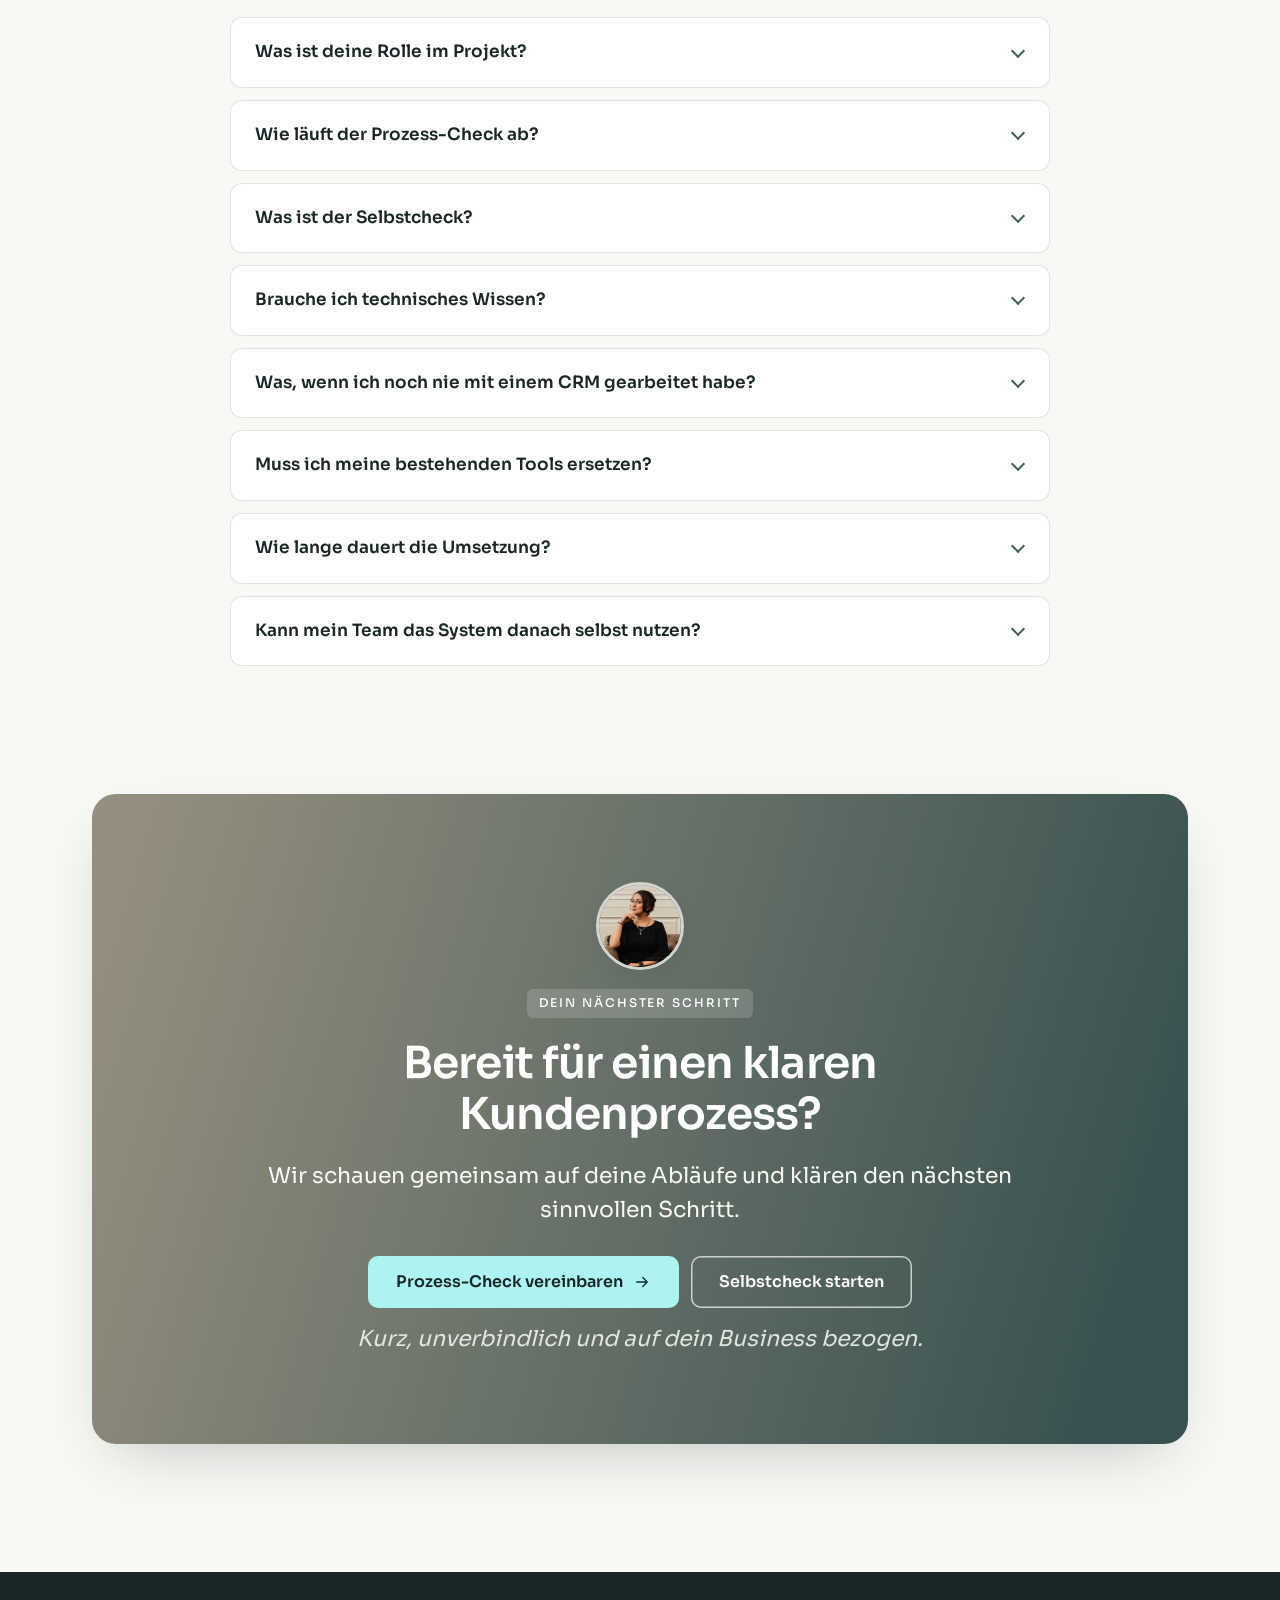
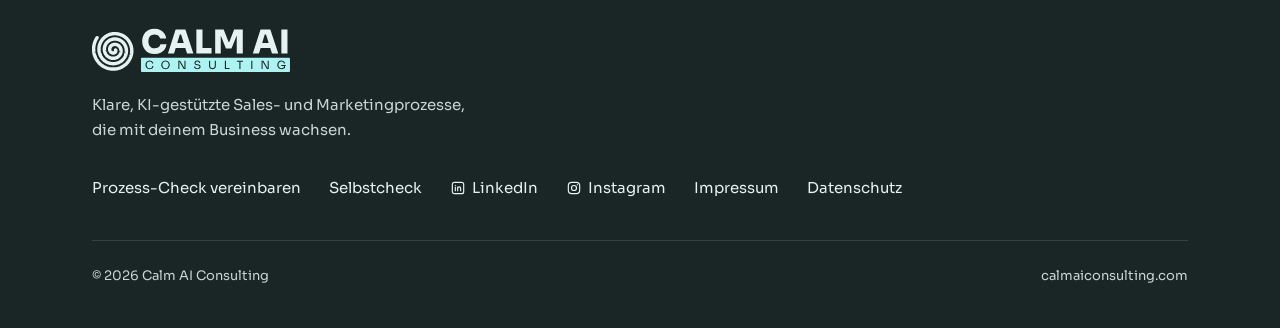
==== commit ddf6c8fa: "Calm AI: richer customer process flow, broader use cases, shorter CTAs - Sources: LinkedIn, Instagra" ====
--- a/public/calm-ai/index.html
+++ b/public/calm-ai/index.html
@@ -247,6 +247,9 @@
     <symbol id="i-calendar" viewBox="0 0 24 24"><rect x="3.5" y="5" width="17" height="15" rx="2"/><path d="M3.5 10h17M8 3v4M16 3v4"/></symbol>
     <symbol id="i-chat" viewBox="0 0 24 24"><path d="M4.5 5.5h15v10h-9l-4 3.5v-3.5h-2z"/></symbol>
     <symbol id="i-alert" viewBox="0 0 24 24"><path d="M12 4 21 19.5H3L12 4Z"/><path d="M12 10v4M12 17v.01"/></symbol>
+    <symbol id="i-gift" viewBox="0 0 24 24"><rect x="4" y="10" width="16" height="10" rx="1.5"/><path d="M3 7.5h18V10H3zM12 7.5V20M12 7.5c-1-2.8-4.5-3.6-4.5-1.3 0 1.3 2 1.3 4.5 1.3ZM12 7.5c1-2.8 4.5-3.6 4.5-1.3 0 1.3-2 1.3-4.5 1.3Z"/></symbol>
+    <symbol id="i-globe" viewBox="0 0 24 24"><circle cx="12" cy="12" r="8.5"/><path d="M3.5 12h17M12 3.5c2.5 2.6 2.5 14.4 0 17M12 3.5c-2.5 2.6-2.5 14.4 0 17"/></symbol>
+    <symbol id="i-inbox" viewBox="0 0 24 24"><path d="M4 13.5 6 5.5h12l2 8v5H4z"/><path d="M4 13.5h4.5l1 2h5l1-2H20"/></symbol>
     <symbol id="i-menu" viewBox="0 0 24 24"><path d="M4 7h16M4 12h16M4 17h16"/></symbol>
     <symbol id="i-close" viewBox="0 0 24 24"><path d="M6 6l12 12M18 6 6 18"/></symbol>
   </svg>
@@ -358,7 +361,7 @@
         </div>
         <p class="statement reveal">Die Lösung ist kein weiteres Tool. Die Lösung ist ein klarer Prozess, und jemand, der ihn mit dir aufbaut.</p>
         <div class="cta cta--center">
-          <a class="btn" href="prozess-check/">Deinen Prozess-Check starten <svg class="icon"><use href="#i-arrow"/></svg></a>
+          <a class="btn" href="prozess-check/">Prozess-Check starten <svg class="icon"><use href="#i-arrow"/></svg></a>
         </div>
       </div>
     </section>
@@ -383,7 +386,7 @@
             <li><span class="approach__num">4</span><div><h3>Sicher im Alltag nutzen</h3><p>Wir testen mit echten Fällen, und ich trainiere dich oder dein Team, bis alles selbstständig läuft.</p></div></li>
           </ol>
           <div class="cta">
-            <a class="btn" href="prozess-check/">Deinen nächsten Prozessschritt klären <svg class="icon"><use href="#i-arrow"/></svg></a>
+            <a class="btn" href="prozess-check/">Nächsten Schritt klären <svg class="icon"><use href="#i-arrow"/></svg></a>
           </div>
         </div>
       </div>
@@ -469,32 +472,37 @@
         <div class="section__head reveal">
           <span class="label">So funktioniert es</span>
           <h2 id="process-title">So kann dein Kundenprozess aussehen</h2>
-          <p class="lead">Aus verschiedenen Kontaktpunkten wird ein klarer, zentraler Prozess. Alle wichtigen Informationen, Aufgaben und nächsten Schritte greifen sinnvoll ineinander.</p>
+          <p class="lead">Alle Kontaktpunkte laufen in einem zentralen System zusammen. Von dort führt ein klarer Weg vom Erstkontakt bis zur Kundenbindung.</p>
         </div>
 
         <!-- Process graphic built in HTML (responsive, readable on mobile).
              To use the AI-generated image instead, replace this .flow block with:
              <figure class="flow-image"><img src="assets/img/kundenprozess.jpg" alt="..."></figure> -->
         <div class="process-grid">
-        <div class="flow reveal" data-flow role="img" aria-label="Kontaktquellen LinkedIn, Instagram, E-Mail und Empfehlungen fließen in ein zentrales Kunden- und Prozesssystem. Von dort folgen Qualifizierung und Follow-ups, Verkauf und Onboarding sowie Kampagnen und Kundenbindung.">
-          <p class="flow__group-label">Kontaktquellen</p>
+        <div class="flow reveal" data-flow role="img" aria-label="Kontaktquellen wie LinkedIn, Instagram, E-Mail, Empfehlungen, Freebies und Website fließen in ein zentrales Kunden- und Prozesssystem mit Kontaktdaten, Interessen, Gesprächen, Notizen, Aufgaben, nächsten Schritten und einem KI-E-Mail-Helfer. Von dort folgen Erstkontakt, Qualifizierung und Follow-ups mit Setting-Call, Terminplanung, Verkauf und Onboarding mit Closing-Call sowie Kampagnen und Kundenbindung.">
+          <p class="flow__group-label">Alle deine Kontaktquellen</p>
           <div class="flow__sources">
             <span class="chip flow-node" data-cases="1"><svg class="icon"><use href="#i-linkedin"/></svg>LinkedIn</span>
             <span class="chip flow-node" data-cases="1"><svg class="icon"><use href="#i-instagram"/></svg>Instagram</span>
-            <span class="chip flow-node" data-cases="2 3"><svg class="icon"><use href="#i-mail"/></svg>E-Mail</span>
-            <span class="chip flow-node" data-cases="2"><svg class="icon"><use href="#i-handshake"/></svg>Empfehlungen</span>
+            <span class="chip flow-node" data-cases="1 2 3"><svg class="icon"><use href="#i-mail"/></svg>E-Mail</span>
+            <span class="chip flow-node" data-cases="1"><svg class="icon"><use href="#i-handshake"/></svg>Empfehlungen</span>
+            <span class="chip flow-node" data-cases="1 3"><svg class="icon"><use href="#i-gift"/></svg>Freebies</span>
+            <span class="chip flow-node" data-cases="1"><svg class="icon"><use href="#i-globe"/></svg>Website</span>
           </div>
           <span class="flow__arrow"></span>
           <div class="flow__hub flow-node" data-cases="1 2 3">
             <h3>Zentrales Kunden- &amp; Prozesssystem</h3>
-            <div class="flow__hub-tags"><span>Kontaktdaten</span><span>Interessen</span><span>Gesprächsnotizen</span><span>Aufgaben</span></div>
+            <div class="flow__hub-tags"><span>Kontaktdaten</span><span>Interessen</span><span>Gespräche</span><span>Notizen</span><span>Aufgaben</span><span>Nächste Schritte</span></div>
+            <p class="flow__helper"><svg class="icon"><use href="#i-spark"/></svg><span><b>KI-E-Mail-Helfer</b> schreibt Antworten und Follow-ups vor. Du prüfst und sendest.</span></p>
           </div>
           <span class="flow__arrow"></span>
-          <div class="flow__step flow-node" data-cases="1"><svg class="icon"><use href="#i-filter"/></svg><strong>Qualifizierung &amp; Follow-ups</strong></div>
-          <span class="flow__arrow"></span>
-          <div class="flow__step flow-node" data-cases="2"><svg class="icon"><use href="#i-rocket"/></svg><strong>Verkauf &amp; Onboarding</strong></div>
-          <span class="flow__arrow"></span>
-          <div class="flow__step flow-node" data-cases="3"><svg class="icon"><use href="#i-heart"/></svg><strong>Kampagnen &amp; Kundenbindung</strong></div>
+          <ol class="flow__steps">
+            <li class="flow__step flow-node" data-cases="1"><svg class="icon"><use href="#i-inbox"/></svg><div><strong>Erstkontakt</strong><small>Anfrage, Quelle und Interesse werden automatisch erfasst</small></div></li>
+            <li class="flow__step flow-node" data-cases="1"><svg class="icon"><use href="#i-filter"/></svg><div><strong>Qualifizierung &amp; Follow-ups</strong><small>Setting-Call planen, Follow-ups zur richtigen Zeit</small></div></li>
+            <li class="flow__step flow-node" data-cases="1 2"><svg class="icon"><use href="#i-calendar"/></svg><div><strong>Terminplanung</strong><small>Online-Buchung, Erinnerungen und Kalender in einem Ablauf</small></div></li>
+            <li class="flow__step flow-node" data-cases="2"><svg class="icon"><use href="#i-rocket"/></svg><div><strong>Verkauf &amp; Onboarding</strong><small>Closing-Call, Angebot und ein klarer Start</small></div></li>
+            <li class="flow__step flow-node" data-cases="3"><svg class="icon"><use href="#i-heart"/></svg><div><strong>Kampagnen &amp; Kundenbindung</strong><small>Kund:innen landen in passenden Marketing-Prozessen</small></div></li>
+          </ol>
         </div>
 
         <div class="process-grid__side">
@@ -503,18 +511,18 @@
         <div class="cases cases--stack" data-cases-list>
           <button type="button" class="case reveal" data-case="1" aria-pressed="true">
             <span class="case__num">01</span>
-            <span class="case__title">Vom Social-Media-Kontakt zum Erstgespräch</span>
-            <span class="case__text">Anfragen aus LinkedIn oder Instagram werden zentral erfasst. Du siehst, woran jemand interessiert ist, und erhältst eine klare Erinnerung für den nächsten Schritt.</span>
+            <span class="case__title">Vom Erstkontakt zum Erstgespräch</span>
+            <span class="case__text">Ob über Social Media, ein Freebie, die Website oder eine Empfehlung: Jede Anfrage landet zentral. Du siehst das Interesse, planst den Setting-Call und wirst an den nächsten Schritt erinnert.</span>
           </button>
           <button type="button" class="case reveal" data-case="2" aria-pressed="false">
             <span class="case__num">02</span>
             <span class="case__title">Vom Erstgespräch zum Onboarding</span>
-            <span class="case__text">Gesprächsnotizen, Entscheidungen und Aufgaben bleiben an einem Ort. Wird aus einem Lead ein Kunde, startet ein klarer Onboarding-Prozess.</span>
+            <span class="case__text">Notizen aus Setting- und Closing-Call, Angebot und Aufgaben bleiben an einem Ort. Termine plant das System mit, und aus einem Ja wird ein klarer Onboarding-Start.</span>
           </button>
           <button type="button" class="case reveal" data-case="3" aria-pressed="false">
             <span class="case__num">03</span>
-            <span class="case__title">Von Kundendaten zu relevanten Kampagnen</span>
-            <span class="case__text">Du segmentierst Kontakte nach Interessen, Angebotsstatus oder Kundengruppe. So erhält jede Person die passende Kommunikation, ohne dass du Listen manuell zusammensuchen musst.</span>
+            <span class="case__title">Von Kundendaten zu passenden Kampagnen</span>
+            <span class="case__text">Kontakte und Kund:innen landen nach Interesse oder Angebot in passenden Marketing-Prozessen. Der E-Mail-Helfer bereitet Texte vor, ohne dass du Listen von Hand pflegst.</span>
           </button>
         </div>
         </div>
@@ -555,10 +563,10 @@
         <p class="statement reveal">Im Prozess-Check schauen wir gemeinsam darauf, wo gerade Zeit, Informationen oder Chancen verloren gehen und ob Calm AI der richtige nächste Schritt für dein Business ist.</p>
         <div class="cta cta--center">
           <div class="cta__buttons">
-            <a class="btn" href="prozess-check/">Deinen Prozess-Check vereinbaren <svg class="icon"><use href="#i-arrow"/></svg></a>
+            <a class="btn" href="prozess-check/">Prozess-Check vereinbaren <svg class="icon"><use href="#i-arrow"/></svg></a>
             <a class="btn btn--ghost" href="https://tally.so/r/EkygEl" target="_blank" rel="noopener">Selbstcheck starten</a>
           </div>
-          <p class="cta__note">Noch unsicher? Der Selbstcheck „Ist dein Business bereit für KI?“ gibt dir in wenigen Minuten eine erste Einschätzung.</p>
+          <p class="cta__note">Noch unsicher? Der Selbstcheck gibt dir in wenigen Minuten eine erste Einschätzung.</p>
         </div>
       </div>
     </section>
@@ -633,14 +641,14 @@
         <div class="banner banner--final reveal">
           <img class="final-avatar" src="assets/img/maya-portrait.jpg" alt="" width="96" height="96" loading="lazy">
           <span class="label">Dein nächster Schritt</span>
-          <h2 id="final-title">Bereit für einen Kundenprozess, der mit deinem Business wächst?</h2>
-          <p>Im Prozess-Check schauen wir gemeinsam auf deine Abläufe. Du weißt danach, wo Zeit und Kontakte verloren gehen und welcher Schritt als Nächstes sinnvoll ist.</p>
+          <h2 id="final-title">Bereit für einen klaren Kundenprozess?</h2>
+          <p>Wir schauen gemeinsam auf deine Abläufe und klären den nächsten sinnvollen Schritt.</p>
           <div class="cta cta--center">
             <div class="cta__buttons">
-              <a class="btn btn--accent" href="prozess-check/">Deinen Prozess-Check vereinbaren <svg class="icon"><use href="#i-arrow"/></svg></a>
+              <a class="btn btn--accent" href="prozess-check/">Prozess-Check vereinbaren <svg class="icon"><use href="#i-arrow"/></svg></a>
               <a class="btn btn--ghost-light" href="https://tally.so/r/EkygEl" target="_blank" rel="noopener">Selbstcheck starten</a>
             </div>
-            <p class="cta__note">Kurz, unverbindlich und auf dein Business bezogen. Deine Frage war oben nicht dabei? Wir klären sie direkt im Gespräch.</p>
+            <p class="cta__note">Kurz, unverbindlich und auf dein Business bezogen.</p>
           </div>
         </div>
       </div>
--- a/public/calm-ai/assets/css/style.css
+++ b/public/calm-ai/assets/css/style.css
@@ -759,3 +759,27 @@
   .cmp-hub__foot { display: none; }
   .compare__caption { font-size: 0.875rem; margin-top: 12px; }
 }
+
+/* v3.2: richer process flow */
+.process-grid .flow__sources { grid-template-columns: repeat(3, minmax(0, 1fr)); gap: 8px; }
+.flow__sources .chip { padding: 9px 10px; font-size: 0.875rem; }
+.flow__hub-tags span { font-size: 0.8125rem; }
+.flow__helper {
+  display: flex; align-items: flex-start; gap: 10px; text-align: left; margin: 16px 0 0; padding: 12px 14px;
+  background: rgba(172, 243, 241, .18); border: 1px solid rgba(172, 243, 241, .55); border-radius: 12px; font-size: 0.875rem; line-height: 1.45;
+}
+.flow__helper .icon { width: 18px; height: 18px; color: var(--accent); flex: none; margin-top: 1px; }
+.flow__steps { list-style: none; margin: 0; padding: 0; width: 100%; max-width: 560px; display: grid; gap: 10px; position: relative; counter-reset: fs; }
+.flow__steps::before { content: ""; position: absolute; left: 33px; top: 20px; bottom: 20px; width: 2px; background: linear-gradient(var(--sand), var(--primary)); opacity: .5; }
+.flow__steps .flow__step { max-width: none; position: relative; align-items: flex-start; padding: 14px 18px; }
+.flow__steps .flow__step .icon { margin-top: 2px; background: var(--bg-white); }
+.flow__step strong { display: block; }
+.flow__step small { display: block; color: var(--ink-muted); font-size: 0.8125rem; line-height: 1.45; margin-top: 2px; }
+@media (max-width: 640px) {
+  .flow__sources, .process-grid .flow__sources { grid-template-columns: repeat(2, minmax(0, 1fr)); }
+}
+@media (max-width: 520px) {
+  .banner--final { padding: 32px 16px; }
+  .banner--final .btn { padding: 14px 16px; font-size: 0.9375rem; }
+  .btn .icon { width: 16px; height: 16px; }
+}
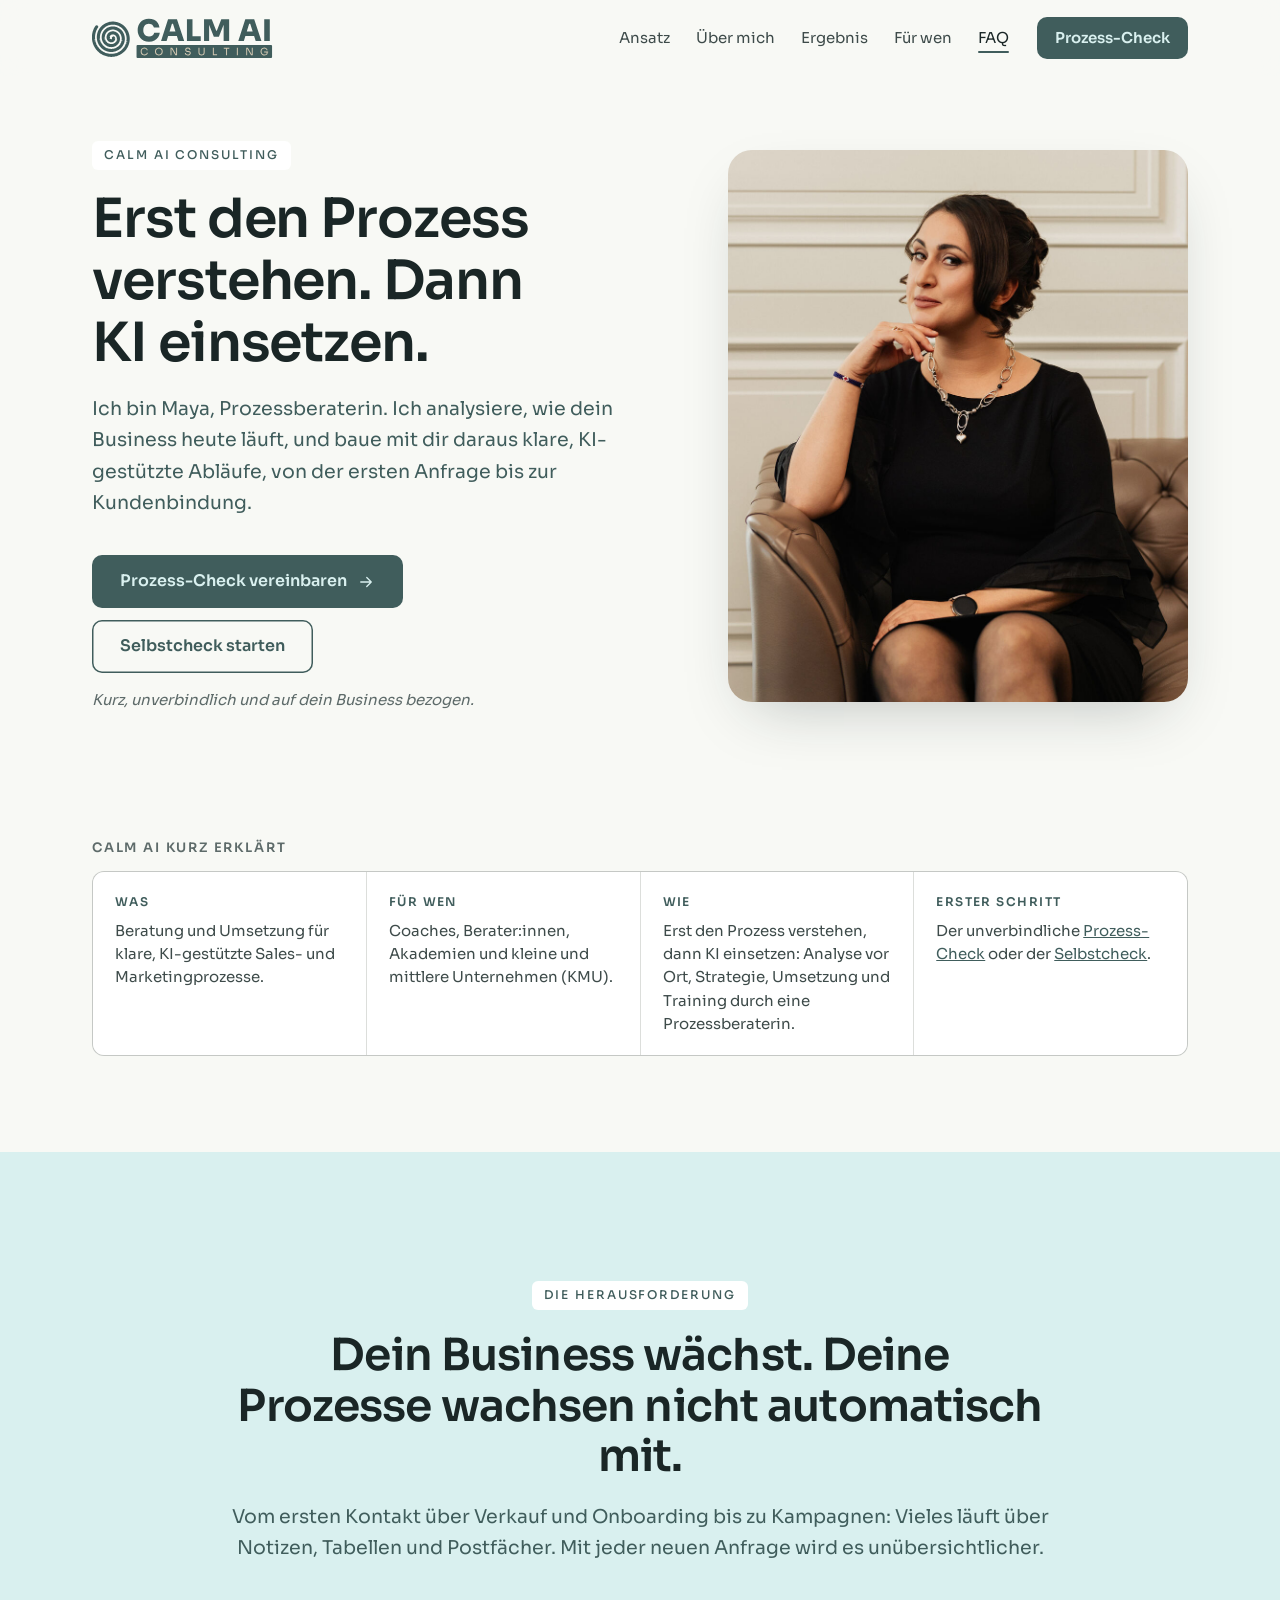
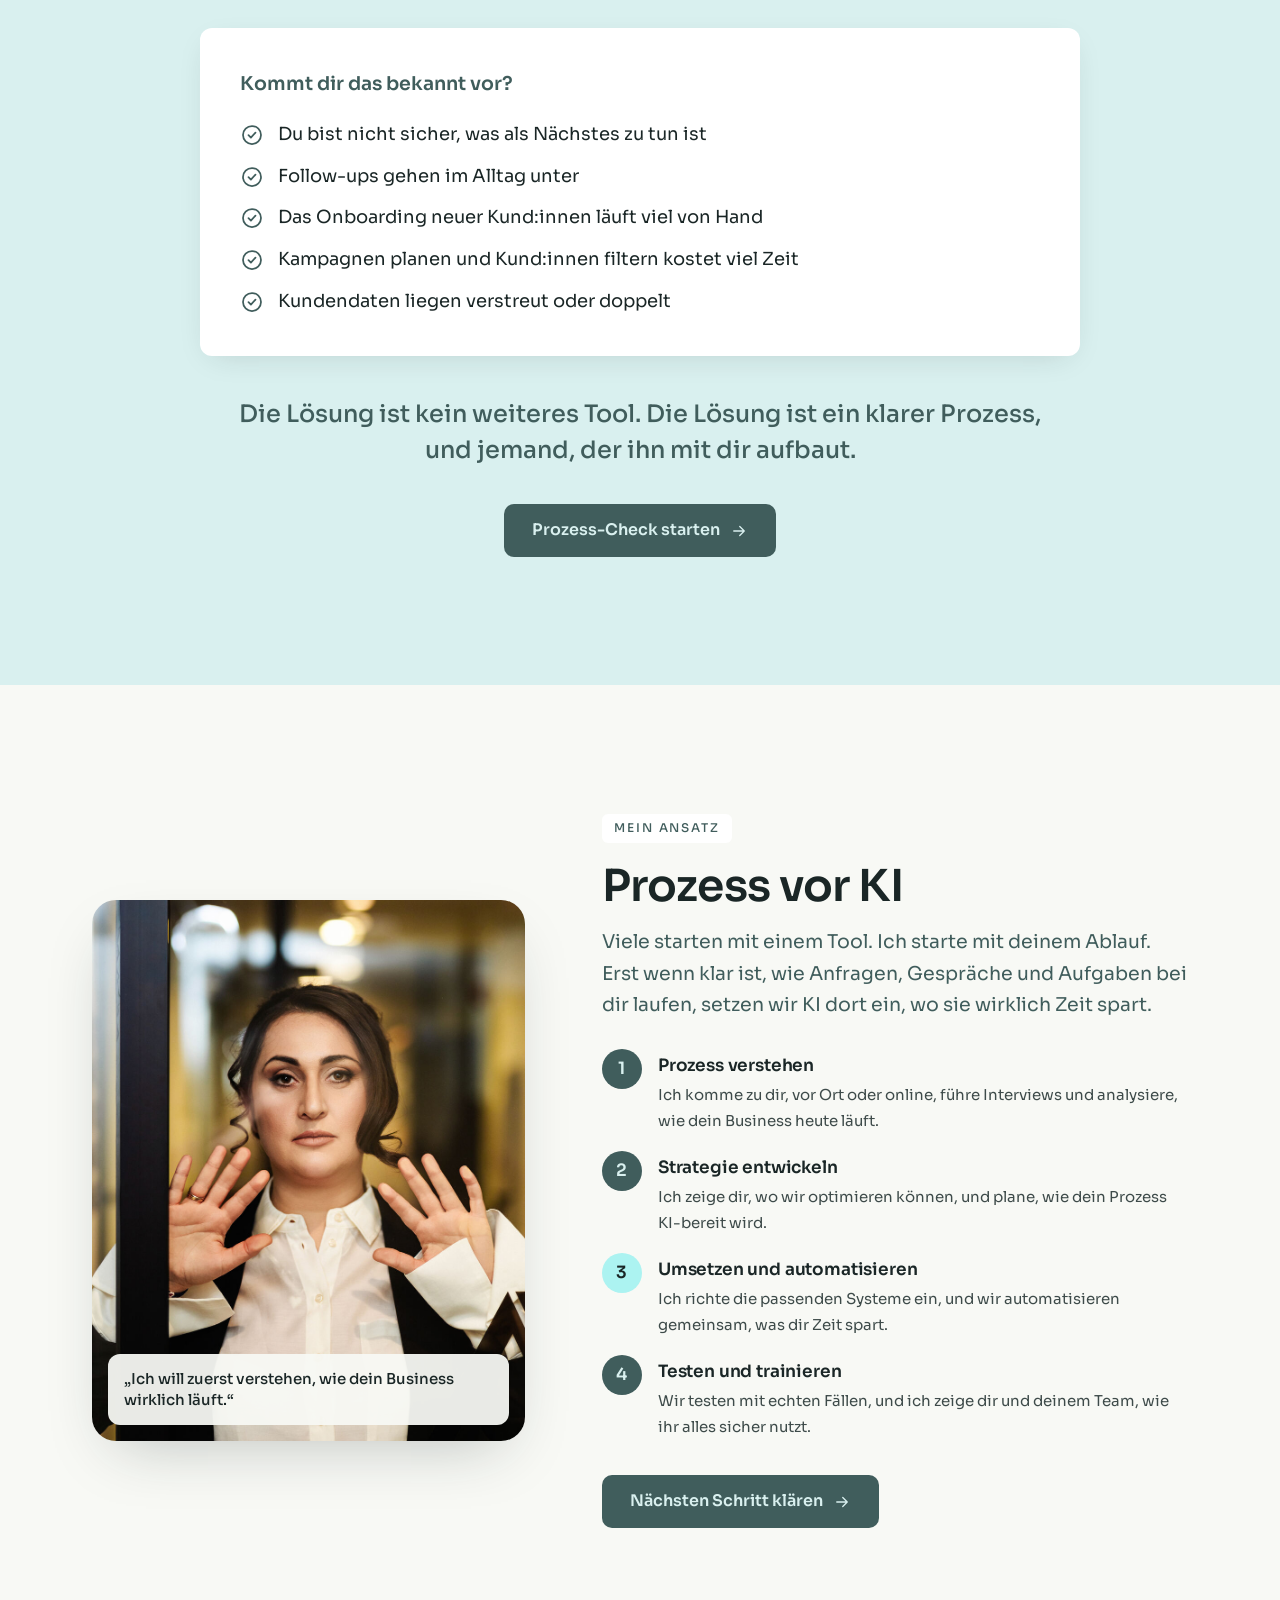
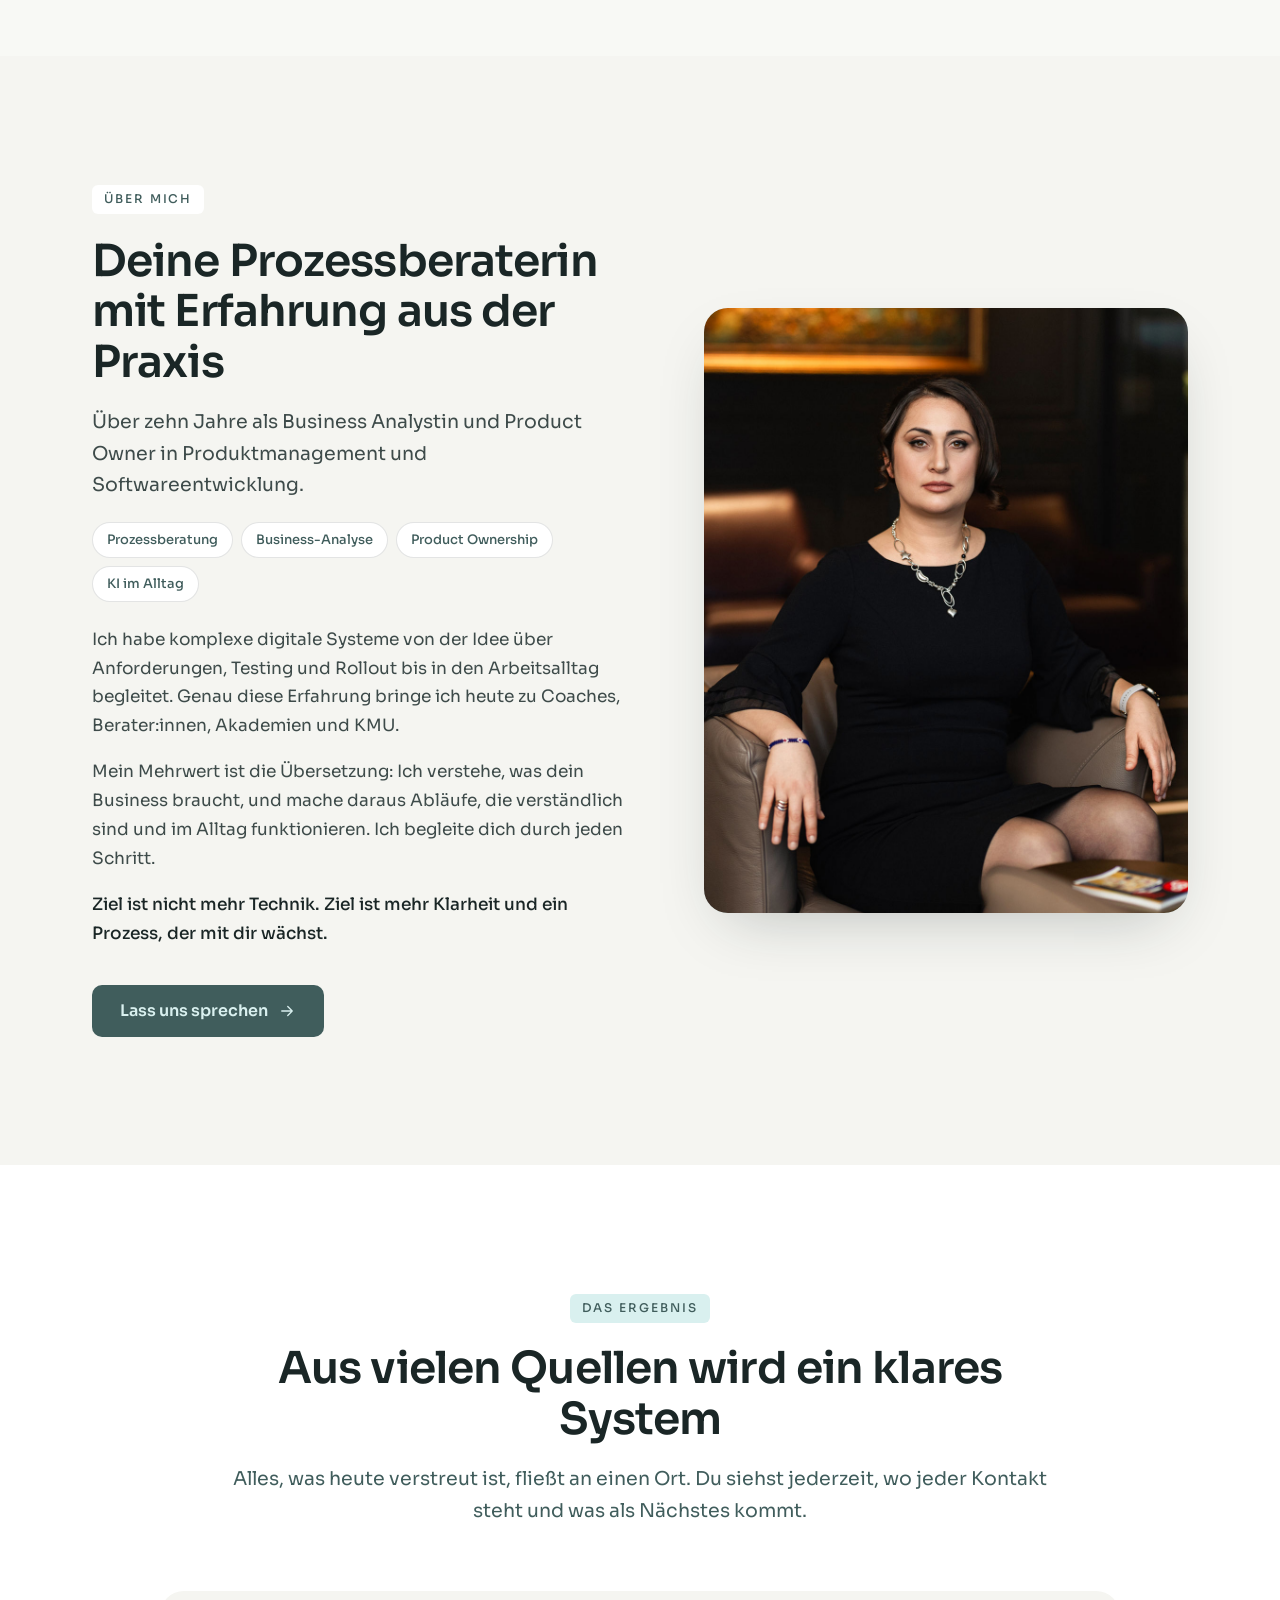
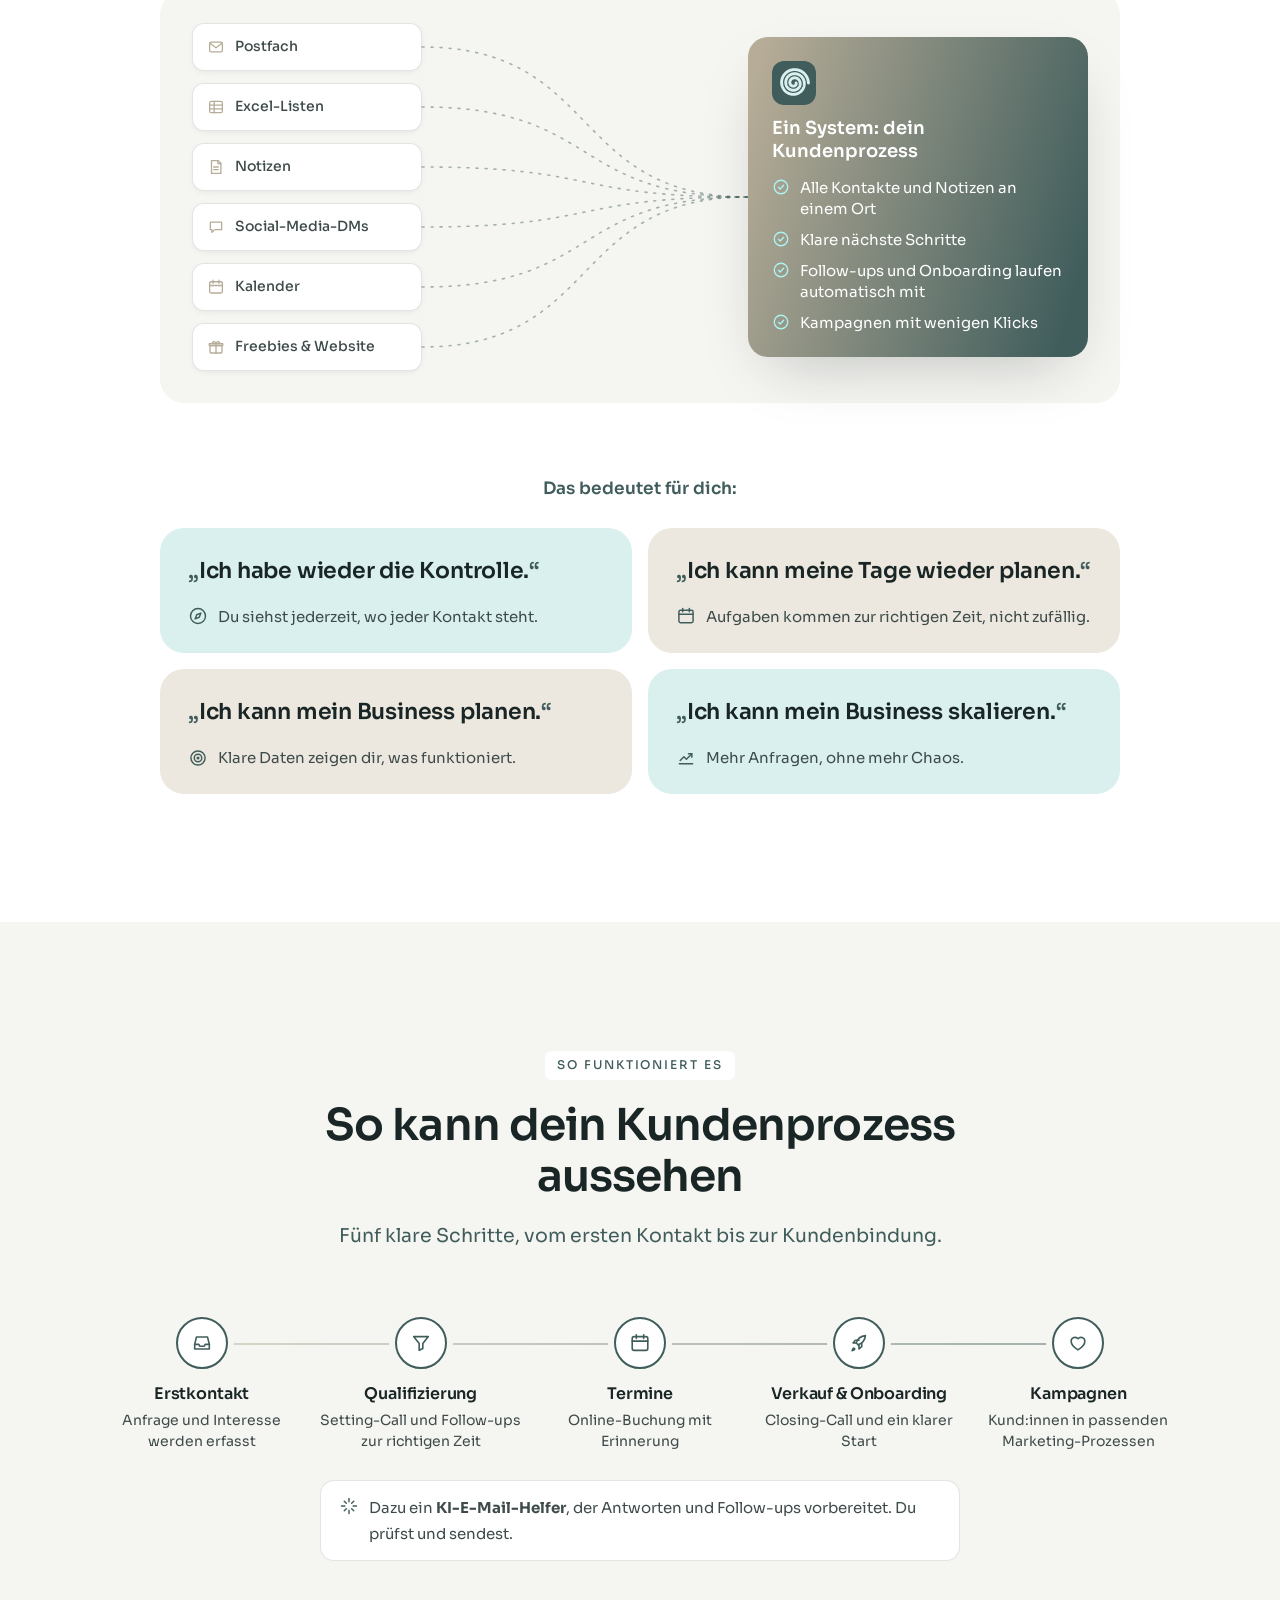
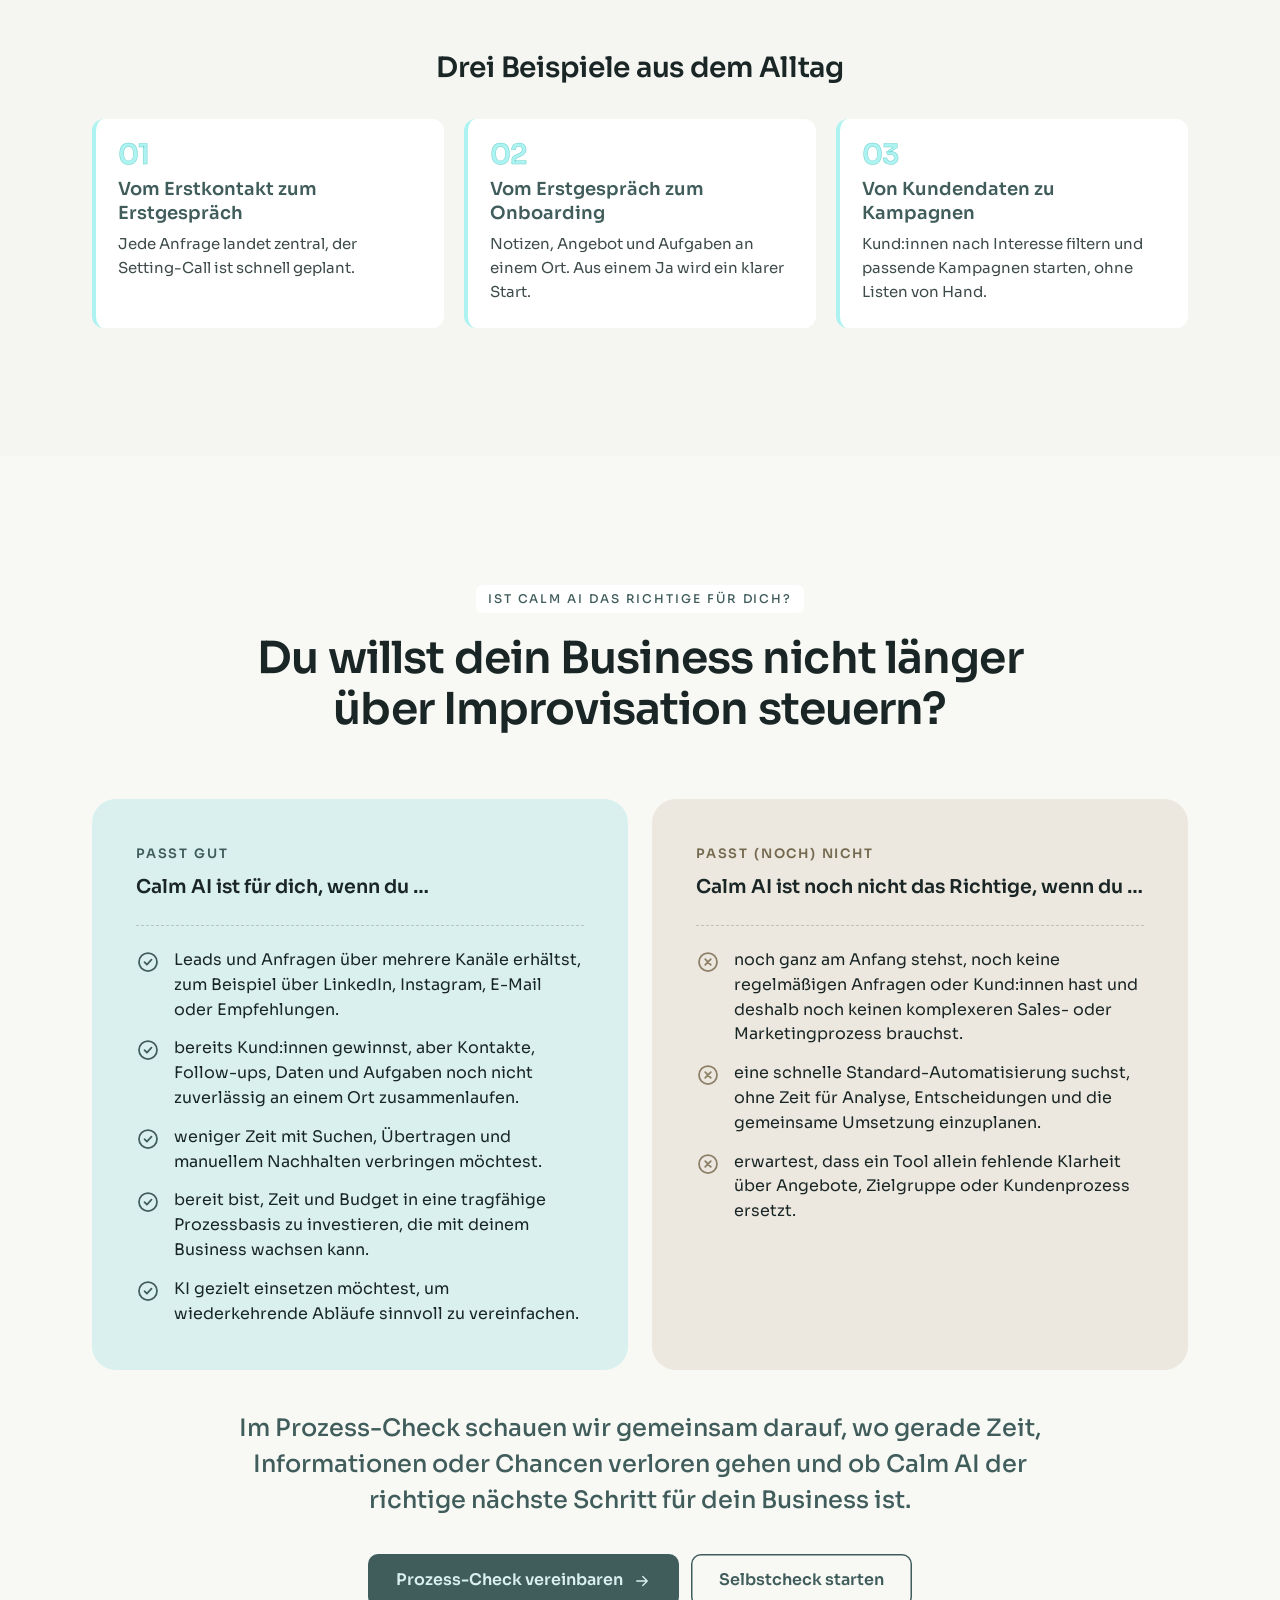
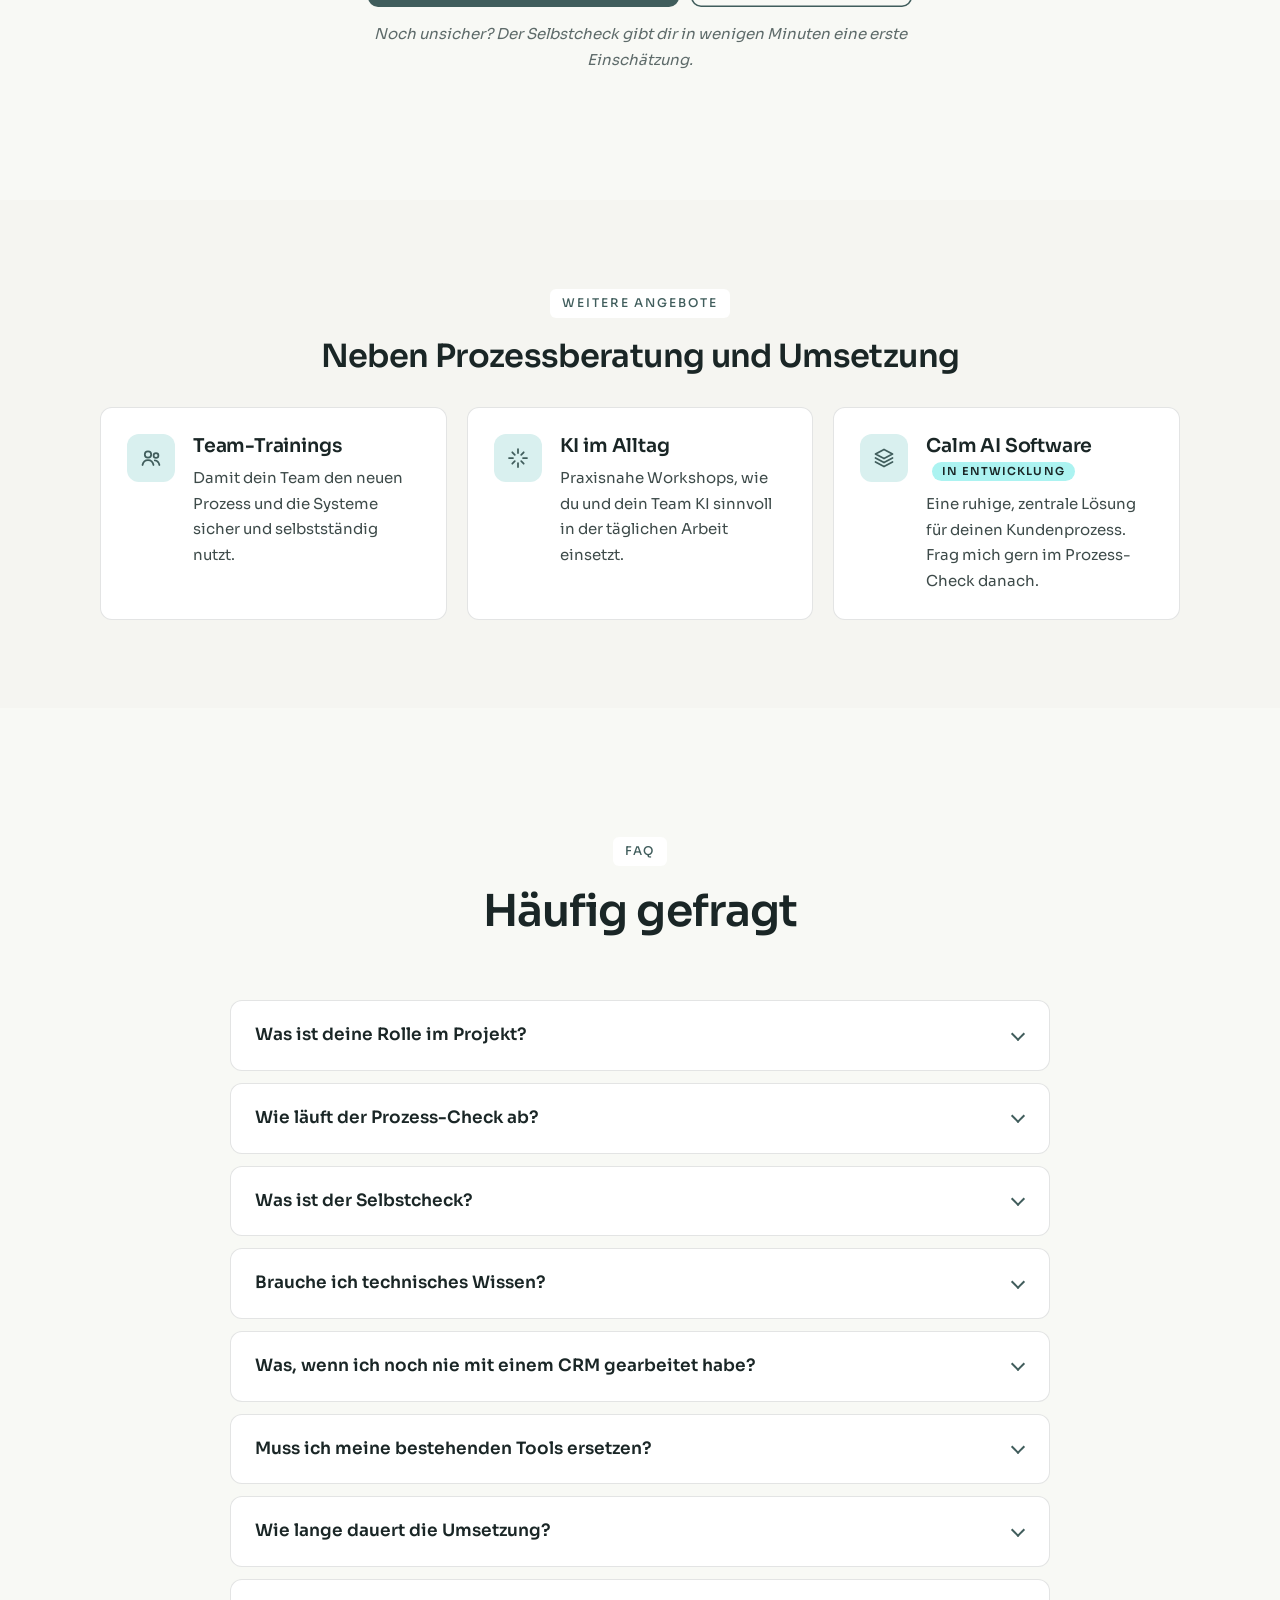
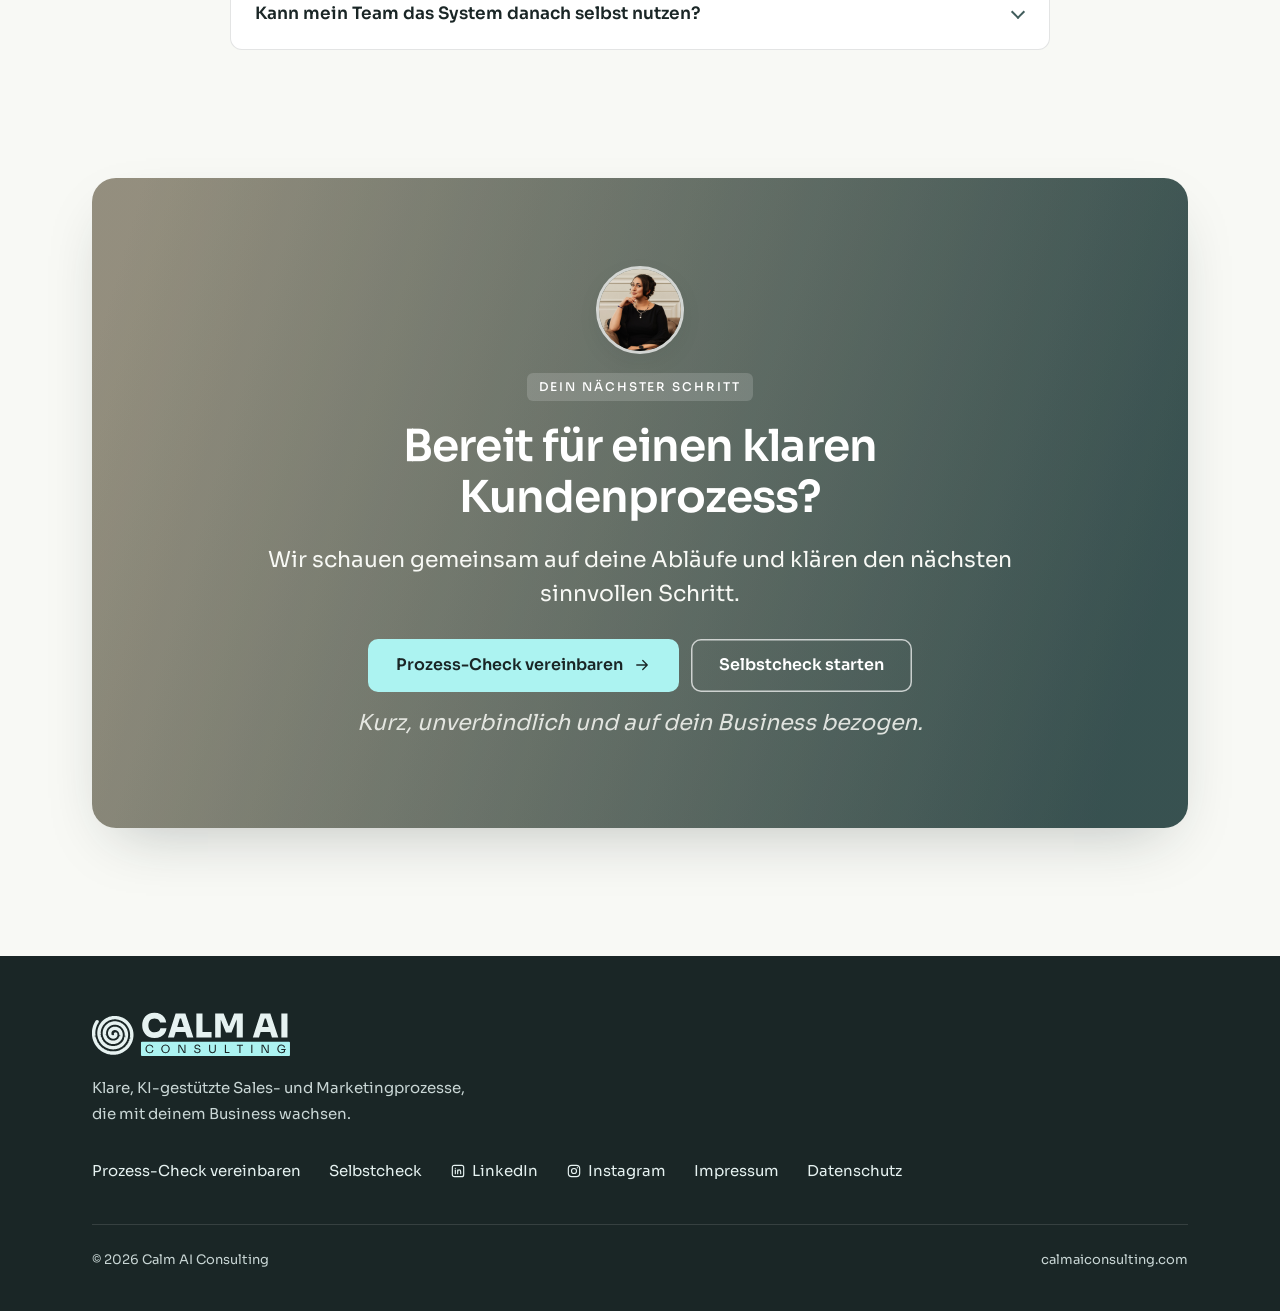
==== commit a8eb33b7: "Calm AI v4: clean hero, many-to-one graphic, simpler process, consulting + implementation - Hero pho" ====
--- a/public/calm-ai/index.html
+++ b/public/calm-ai/index.html
@@ -39,7 +39,7 @@
    "url": "https://calmaiconsulting.com/",
    "logo": "https://calmaiconsulting.com/assets/img/calmai-logo.png",
    "image": "https://calmaiconsulting.com/assets/img/founder.jpg",
-   "description": "Calm AI begleitet Coaches, Berater:innen, Akademien und KMU als Business Analystin zu einem klaren, KI-gestützten Sales- und Marketingprozess: Analyse, Prozessdesign, Umsetzung, Testing und Training.",
+   "description": "Calm AI Consulting ist Prozessberatung und Umsetzung für Coaches, Berater:innen, Akademien und KMU: erst den Prozess verstehen (Analyse und Interviews vor Ort), dann Strategie, Umsetzung mit KI-gestützten Abläufen, Testing und Team-Training.",
    "slogan": "Erst den Prozess verstehen. Dann KI einsetzen.",
    "founder": {
     "@id": "https://calmaiconsulting.com/#founder"
@@ -107,6 +107,14 @@
        "name": "Testing und Team-Training",
        "description": "Test mit echten Anwendungsfällen und Training, damit das Team das System selbstständig nutzt."
       }
+     },
+     {
+      "@type": "Offer",
+      "itemOffered": {
+       "@type": "Service",
+       "name": "KI im Alltag",
+       "description": "Praxisnahe Workshops, wie Teams KI sinnvoll in der täglichen Arbeit einsetzen."
+      }
      }
     ]
    }
@@ -115,13 +123,14 @@
    "@type": "Person",
    "@id": "https://calmaiconsulting.com/#founder",
    "name": "Maya",
-   "jobTitle": "Gründerin, Business Analystin und Product Owner",
+   "jobTitle": "Prozessberaterin, Business Analystin und Product Owner",
    "worksFor": {
     "@id": "https://calmaiconsulting.com/#org"
    },
    "image": "https://calmaiconsulting.com/assets/img/maya-portrait.jpg",
    "description": "Über zehn Jahre Erfahrung als Product Owner und Business Analystin in Produktmanagement und Softwareentwicklung.",
    "knowsAbout": [
+    "Prozessberatung",
     "Business-Analyse",
     "Product Ownership",
     "Anforderungsmanagement",
@@ -151,7 +160,7 @@
      "name": "Was ist deine Rolle im Projekt?",
      "acceptedAnswer": {
       "@type": "Answer",
-      "text": "Ich bin deine Business Analystin und Prozessbegleiterin. Ich bringe meine Erfahrung als Product Owner und Business Analystin ein, nehme deine Abläufe auf, strukturiere Anforderungen und Entscheidungen und setze den Prozess gemeinsam mit dir um. Du behältst die Entscheidungen, ich sorge für Klarheit und die nächsten Schritte."
+      "text": "Ich bin deine Prozessberaterin. Zuerst analysiere ich deinen Prozess und zeige dir, wie wir ihn optimieren können. Dann entwickle ich eine Strategie, wie wir alles KI-bereit machen, damit wir gemeinsam automatisieren können. Ich richte die passenden Systeme für dich ein, teste sie und trainiere dich danach, damit du sie sicher nutzen kannst."
      }
     },
     {
@@ -285,7 +294,7 @@
         <div>
           <span class="label">Calm AI Consulting</span>
           <h1 id="hero-title">Erst den Prozess verstehen. Dann KI einsetzen.</h1>
-          <p class="lead">Ich bin Maya, Business Analystin und Product Owner. Ich verstehe, wie deine Kund:innen heute durch dein Business laufen, und baue mit dir daraus einen klaren, KI-gestützten Sales- und Marketingprozess.</p>
+          <p class="lead">Ich bin Maya, Prozessberaterin. Ich analysiere, wie dein Business heute läuft, und baue mit dir daraus klare, KI-gestützte Abläufe, von der ersten Anfrage bis zur Kundenbindung.</p>
           <div class="cta">
             <div class="cta__buttons">
               <a class="btn" href="prozess-check/">Prozess-Check vereinbaren <svg class="icon"><use href="#i-arrow"/></svg></a>
@@ -294,22 +303,9 @@
             <p class="cta__note">Kurz, unverbindlich und auf dein Business bezogen.</p>
           </div>
         </div>
-
-        <!-- Photo + small process card: a person first, the process second -->
-        <div class="hero-media reveal">
-          <figure class="hero-media__photo">
-            <img src="assets/img/maya-portrait.jpg" alt="Maya, Gründerin von Calm AI Consulting" width="960" height="1344" fetchpriority="high">
-          </figure>
-          <div class="hero-media__chip"><svg class="icon"><use href="#i-spark"/></svg>Prozess zuerst, dann KI</div>
-          <div class="hero-card" aria-hidden="true">
-            <p class="hero-card__title">Dein Kundenprozess</p>
-            <ol class="hero-card__stages">
-              <li class="is-done">Anfrage</li><li class="is-now">Gespräch</li><li>Angebot</li><li>Kund:in</li>
-            </ol>
-            <div class="pcard pcard--focus"><span class="pcard__av" style="--c:#405D5C">AK</span><span><b>KMU, E-Mail</b><small>Erstgespräch geführt</small></span>
-              <em class="pcard__next"><svg class="icon"><use href="#i-bell"/></svg>Follow-up morgen</em></div>
-          </div>
-        </div>
+        <figure class="hero-photo reveal">
+          <img src="assets/img/maya-portrait.jpg" alt="Maya, Prozessberaterin und Gründerin von Calm AI Consulting" width="960" height="1344" fetchpriority="high">
+        </figure>
       </div>
     </section>
 
@@ -320,7 +316,7 @@
         <dl class="facts__grid">
           <div><dt>Was</dt><dd>Beratung und Umsetzung für klare, KI-gestützte Sales- und Marketingprozesse.</dd></div>
           <div><dt>Für wen</dt><dd>Coaches, Berater:innen, Akademien und kleine und mittlere Unternehmen (KMU).</dd></div>
-          <div><dt>Wie</dt><dd>Erst den Prozess verstehen, dann KI einsetzen. Begleitet von einer Business Analystin und Product Owner.</dd></div>
+          <div><dt>Wie</dt><dd>Erst den Prozess verstehen, dann KI einsetzen: Analyse vor Ort, Strategie, Umsetzung und Training durch eine Prozessberaterin.</dd></div>
           <div><dt>Erster Schritt</dt><dd>Der unverbindliche <a href="prozess-check/">Prozess-Check</a> oder der <a href="https://tally.so/r/EkygEl" target="_blank" rel="noopener">Selbstcheck</a>.</dd></div>
         </dl>
       </div>
@@ -347,16 +343,16 @@
         <div class="section__head reveal">
           <span class="label">Die Herausforderung</span>
           <h2 id="challenge-title">Dein Business wächst. Deine Prozesse wachsen nicht automatisch mit.</h2>
-          <p class="lead">Anfragen kommen über LinkedIn, Instagram, E-Mail und Empfehlungen. Die Infos landen in Notizen, Tabellen und Postfächern. Mit jeder neuen Anfrage wird es unübersichtlicher.</p>
+          <p class="lead">Vom ersten Kontakt über Verkauf und Onboarding bis zu Kampagnen: Vieles läuft über Notizen, Tabellen und Postfächer. Mit jeder neuen Anfrage wird es unübersichtlicher.</p>
         </div>
         <div class="box reveal">
-          <p class="box__title">Das kostet Zeit, Fokus und Chancen:</p>
+          <p class="box__title">Kommt dir das bekannt vor?</p>
           <ul class="checklist">
-            <li><svg class="icon"><use href="#i-check"/></svg>Follow-ups gehen unter</li>
+            <li><svg class="icon"><use href="#i-check"/></svg>Du bist nicht sicher, was als Nächstes zu tun ist</li>
+            <li><svg class="icon"><use href="#i-check"/></svg>Follow-ups gehen im Alltag unter</li>
+            <li><svg class="icon"><use href="#i-check"/></svg>Das Onboarding neuer Kund:innen läuft viel von Hand</li>
+            <li><svg class="icon"><use href="#i-check"/></svg>Kampagnen planen und Kund:innen filtern kostet viel Zeit</li>
             <li><svg class="icon"><use href="#i-check"/></svg>Kundendaten liegen verstreut oder doppelt</li>
-            <li><svg class="icon"><use href="#i-check"/></svg>Kontakte lassen sich kaum gezielt ansprechen</li>
-            <li><svg class="icon"><use href="#i-check"/></svg>Aufgaben werden von Hand übertragen und nachgehalten</li>
-            <li><svg class="icon"><use href="#i-check"/></svg>Niemand sieht auf einen Blick, wo ein Kontakt gerade steht</li>
           </ul>
         </div>
         <p class="statement reveal">Die Lösung ist kein weiteres Tool. Die Lösung ist ein klarer Prozess, und jemand, der ihn mit dir aufbaut.</p>
@@ -370,20 +366,20 @@
     <section class="section section--cream" id="ansatz" aria-labelledby="approach-title">
       <div class="container approach">
         <figure class="approach__photo reveal">
-          <img src="assets/img/maya-process.jpg" alt="Maya schaut durch eine Glasscheibe, als Bild für den Blick auf deine Abläufe" width="960" height="1344" loading="lazy">
+          <img src="assets/img/maya-process.jpg" alt="Maya schaut durch eine Glasscheibe, als Bild für den genauen Blick auf deine Abläufe" width="960" height="1344" loading="lazy">
           <figcaption>„Ich will zuerst verstehen, wie dein Business wirklich läuft.“</figcaption>
         </figure>
         <div class="approach__text">
           <div class="reveal">
             <span class="label">Mein Ansatz</span>
             <h2 id="approach-title">Prozess vor KI</h2>
-            <p class="lead">Viele starten mit einem Tool. Ich starte mit deinem Ablauf. Erst wenn klar ist, wie Anfragen, Gespräche und Aufgaben bei dir laufen, setzen wir KI dort ein, wo sie dir wirklich Zeit spart.</p>
+            <p class="lead">Viele starten mit einem Tool. Ich starte mit deinem Ablauf. Erst wenn klar ist, wie Anfragen, Gespräche und Aufgaben bei dir laufen, setzen wir KI dort ein, wo sie wirklich Zeit spart.</p>
           </div>
           <ol class="approach__steps reveal">
-            <li><span class="approach__num">1</span><div><h3>Prozess verstehen</h3><p>Woher kommen Leads, wo liegen Daten, wo geht etwas verloren? Ich höre zu und frage nach.</p></div></li>
-            <li><span class="approach__num">2</span><div><h3>Prozess gestalten</h3><p>Wir legen gemeinsam fest, wie ein Kontakt vom ersten Gespräch bis zum Onboarding läuft. Du entscheidest, ich strukturiere.</p></div></li>
-            <li><span class="approach__num">3</span><div><h3>Dann KI einsetzen</h3><p>Ich richte Systeme, Workflows und KI-gestützte Schritte ein. Bestehende Tools beziehen wir ein, wenn sie passen.</p></div></li>
-            <li><span class="approach__num">4</span><div><h3>Sicher im Alltag nutzen</h3><p>Wir testen mit echten Fällen, und ich trainiere dich oder dein Team, bis alles selbstständig läuft.</p></div></li>
+            <li><span class="approach__num">1</span><div><h3>Prozess verstehen</h3><p>Ich komme zu dir, vor Ort oder online, führe Interviews und analysiere, wie dein Business heute läuft.</p></div></li>
+            <li><span class="approach__num">2</span><div><h3>Strategie entwickeln</h3><p>Ich zeige dir, wo wir optimieren können, und plane, wie dein Prozess KI-bereit wird.</p></div></li>
+            <li><span class="approach__num">3</span><div><h3>Umsetzen und automatisieren</h3><p>Ich richte die passenden Systeme ein, und wir automatisieren gemeinsam, was dir Zeit spart.</p></div></li>
+            <li><span class="approach__num">4</span><div><h3>Testen und trainieren</h3><p>Wir testen mit echten Fällen, und ich zeige dir und deinem Team, wie ihr alles sicher nutzt.</p></div></li>
           </ol>
           <div class="cta">
             <a class="btn" href="prozess-check/">Nächsten Schritt klären <svg class="icon"><use href="#i-arrow"/></svg></a>
@@ -397,137 +393,100 @@
       <div class="container split">
         <div class="about__text reveal">
           <span class="label">Über mich</span>
-          <h2 id="about-title">Deine Business Analystin für klare Prozesse</h2>
-          <p class="lead">Über zehn Jahre als Product Owner und Business Analystin in Produktmanagement und Softwareentwicklung.</p>
+          <h2 id="about-title">Deine Prozessberaterin mit Erfahrung aus der Praxis</h2>
+          <p class="lead">Über zehn Jahre als Business Analystin und Product Owner in Produktmanagement und Softwareentwicklung.</p>
           <ul class="tags" aria-label="Schwerpunkte">
-            <li>Business-Analyse</li><li>Product Ownership</li><li>Prozessdesign</li><li>KI im Alltag</li>
+            <li>Prozessberatung</li><li>Business-Analyse</li><li>Product Ownership</li><li>KI im Alltag</li>
           </ul>
           <p>Ich habe komplexe digitale Systeme von der Idee über Anforderungen, Testing und Rollout bis in den Arbeitsalltag begleitet. Genau diese Erfahrung bringe ich heute zu Coaches, Berater:innen, Akademien und KMU.</p>
           <p>Mein Mehrwert ist die Übersetzung: Ich verstehe, was dein Business braucht, und mache daraus Abläufe, die verständlich sind und im Alltag funktionieren. Ich begleite dich durch jeden Schritt.</p>
           <p class="about__claim">Ziel ist nicht mehr Technik. Ziel ist mehr Klarheit und ein Prozess, der mit dir wächst.</p>
           <div class="cta">
-            <div class="cta__buttons">
-              <a class="btn" href="prozess-check/">Lass uns sprechen <svg class="icon"><use href="#i-arrow"/></svg></a>
-              <a class="btn btn--ghost btn--icon" href="https://linkedin.com/company/calm-ai" target="_blank" rel="noopener" aria-label="Calm AI auf LinkedIn"><svg class="icon"><use href="#i-linkedin"/></svg>LinkedIn</a>
-              <a class="btn btn--ghost btn--icon" href="https://www.instagram.com/maya.calm.ai.consulting/" target="_blank" rel="noopener" aria-label="Maya auf Instagram"><svg class="icon"><use href="#i-instagram"/></svg>Instagram</a>
-            </div>
+            <a class="btn" href="prozess-check/">Lass uns sprechen <svg class="icon"><use href="#i-arrow"/></svg></a>
           </div>
         </div>
         <figure class="portrait reveal" style="margin:0">
-          <img src="assets/img/founder.jpg" alt="Maya, Gründerin von Calm AI Consulting" width="1024" height="1433" loading="lazy" style="object-position:50% 20%">
+          <img src="assets/img/founder.jpg" alt="Maya, Prozessberaterin und Gründerin von Calm AI Consulting" width="1024" height="1433" loading="lazy" style="object-position:50% 20%">
           <div class="portrait__placeholder"><svg class="icon"><use href="#i-photo"/></svg>Porträtfoto folgt</div>
         </figure>
       </div>
     </section>
 
-    <!-- ============ 6. DAS ERGEBNIS ============
-         Human, client-voice outcomes (illustrative, not testimonials). -->
+    <!-- ============ 6. DAS ERGEBNIS: von vielen Quellen in ein System ============ -->
     <section class="section section--white" id="ergebnis" aria-labelledby="result-title">
       <div class="container">
         <div class="section__head reveal">
           <span class="label">Das Ergebnis</span>
-          <h2 id="result-title">Was sich für dich verändert</h2>
-          <p class="lead">Weniger Suchen, weniger Nachhalten. Mehr Zeit für die Menschen, mit denen du arbeitest.</p>
-        </div>
-        <!-- Interactive before/after graphic -->
-        <div class="compare reveal" data-compare>
-          <div class="compare__toggle" role="group" aria-label="Ansicht wählen">
-            <button type="button" aria-pressed="true" data-view="before">Heute</button>
-            <button type="button" aria-pressed="false" data-view="after">Mit Calm AI</button>
-          </div>
-          <div class="compare__stage" data-state="before" aria-hidden="true">
-            <div class="cmp-item"><svg class="icon"><use href="#i-mail"/></svg><span>Postfach</span><em class="cmp-warn"><svg class="icon"><use href="#i-alert"/></svg>Follow-up vergessen</em></div>
-            <div class="cmp-item"><svg class="icon"><use href="#i-sheet"/></svg><span>Excel-Liste</span><em class="cmp-warn"><svg class="icon"><use href="#i-alert"/></svg>Daten doppelt</em></div>
-            <div class="cmp-item"><svg class="icon"><use href="#i-note"/></svg><span>Notizen-App</span></div>
-            <div class="cmp-item"><svg class="icon"><use href="#i-instagram"/></svg><span>Instagram-DMs</span><em class="cmp-warn"><svg class="icon"><use href="#i-alert"/></svg>Anfrage übersehen</em></div>
-            <div class="cmp-item"><svg class="icon"><use href="#i-linkedin"/></svg><span>LinkedIn</span></div>
-            <div class="cmp-item"><svg class="icon"><use href="#i-calendar"/></svg><span>Kalender</span><em class="cmp-warn"><svg class="icon"><use href="#i-alert"/></svg>Wer ist zuständig?</em></div>
-            <div class="cmp-hub">
-              <p class="cmp-hub__title">Dein Kundenprozess</p>
-              <ol class="cmp-hub__steps">
-                <li><svg class="icon"><use href="#i-check"/></svg>Anfrage erfasst</li>
-                <li><svg class="icon"><use href="#i-check"/></svg>Gespräch &amp; Notizen</li>
-                <li><svg class="icon"><use href="#i-check"/></svg>Angebot &amp; Follow-up</li>
-                <li><svg class="icon"><use href="#i-check"/></svg>Onboarding</li>
-              </ol>
-              <p class="cmp-hub__foot">Alles an einem Ort. Der nächste Schritt ist klar.</p>
-            </div>
-          </div>
-          <p class="compare__caption" aria-live="polite" data-caption-before="Heute: Kontakte und Aufgaben verteilen sich auf viele Orte. Follow-ups gehen unter, Daten liegen doppelt." data-caption-after="Mit Calm AI: Alle Kanäle laufen in einen klaren Kundenprozess. Jeder Kontakt hat einen Status und einen nächsten Schritt.">Heute: Kontakte und Aufgaben verteilen sich auf viele Orte. Follow-ups gehen unter, Daten liegen doppelt.</p>
-        </div>
-
-        <p class="result-intro">So kann sich dein Alltag danach anfühlen:</p>
+          <h2 id="result-title">Aus vielen Quellen wird ein klares System</h2>
+          <p class="lead">Alles, was heute verstreut ist, fließt an einen Ort. Du siehst jederzeit, wo jeder Kontakt steht und was als Nächstes kommt.</p>
+        </div>
+        <div class="merge reveal" role="img" aria-label="Postfach, Excel-Listen, Notizen, Social-Media-DMs, Kalender sowie Freebies und Website fließen in ein zentrales System: deinen Kundenprozess.">
+          <ul class="merge__sources" aria-hidden="true">
+            <li><svg class="icon"><use href="#i-mail"/></svg>Postfach</li>
+            <li><svg class="icon"><use href="#i-sheet"/></svg>Excel-Listen</li>
+            <li><svg class="icon"><use href="#i-note"/></svg>Notizen</li>
+            <li><svg class="icon"><use href="#i-chat"/></svg>Social-Media-DMs</li>
+            <li><svg class="icon"><use href="#i-calendar"/></svg>Kalender</li>
+            <li><svg class="icon"><use href="#i-gift"/></svg>Freebies &amp; Website</li>
+          </ul>
+          <svg class="merge__lines merge__lines--h" viewBox="0 0 200 348" preserveAspectRatio="none" aria-hidden="true">
+            <path d="M0 24 C 110 24, 90 174, 200 174"/>
+            <path d="M0 84 C 110 84, 90 174, 200 174"/>
+            <path d="M0 144 C 110 144, 90 174, 200 174"/>
+            <path d="M0 204 C 110 204, 90 174, 200 174"/>
+            <path d="M0 264 C 110 264, 90 174, 200 174"/>
+            <path d="M0 324 C 110 324, 90 174, 200 174"/>
+          </svg>
+          <svg class="merge__lines merge__lines--v" viewBox="0 0 360 120" preserveAspectRatio="none" aria-hidden="true">
+            <path d="M60 0 C 60 70, 180 50, 180 120"/>
+            <path d="M180 0 C 180 70, 180 50, 180 120"/>
+            <path d="M300 0 C 300 70, 180 50, 180 120"/>
+          </svg>
+          <div class="merge__hub" aria-hidden="true">
+            <img src="assets/img/favicon.svg" alt="" width="44" height="44">
+            <p class="merge__title">Ein System: dein Kundenprozess</p>
+            <ul>
+              <li><svg class="icon"><use href="#i-check"/></svg>Alle Kontakte und Notizen an einem Ort</li>
+              <li><svg class="icon"><use href="#i-check"/></svg>Klare nächste Schritte</li>
+              <li><svg class="icon"><use href="#i-check"/></svg>Follow-ups und Onboarding laufen automatisch mit</li>
+              <li><svg class="icon"><use href="#i-check"/></svg>Kampagnen mit wenigen Klicks</li>
+            </ul>
+          </div>
+        </div>
+
+        <p class="result-intro">Das bedeutet für dich:</p>
         <div class="voices">
-          <figure class="voice reveal"><blockquote>Ich habe wieder die Kontrolle.</blockquote><figcaption><svg class="icon"><use href="#i-compass"/></svg>Du siehst jederzeit, wo jeder Kontakt steht und was als Nächstes kommt.</figcaption></figure>
-          <figure class="voice reveal"><blockquote>Ich kann meine Tage wieder planen.</blockquote><figcaption><svg class="icon"><use href="#i-calendar"/></svg>Follow-ups und Aufgaben kommen zur richtigen Zeit, nicht zufällig.</figcaption></figure>
-          <figure class="voice reveal"><blockquote>Ich kann mein Business planen.</blockquote><figcaption><svg class="icon"><use href="#i-target"/></svg>Klare Daten zeigen dir, was funktioniert und wo du ansetzen kannst.</figcaption></figure>
-          <figure class="voice reveal"><blockquote>Ich kann mein Business skalieren.</blockquote><figcaption><svg class="icon"><use href="#i-growth"/></svg>Mehr Anfragen, ohne mehr Chaos und Verwaltung.</figcaption></figure>
-        </div>
-      </div>
-    </section>
-
-    <!-- ============ 6. KUNDENPROZESS ============ -->
+          <figure class="voice reveal"><blockquote>Ich habe wieder die Kontrolle.</blockquote><figcaption><svg class="icon"><use href="#i-compass"/></svg>Du siehst jederzeit, wo jeder Kontakt steht.</figcaption></figure>
+          <figure class="voice reveal"><blockquote>Ich kann meine Tage wieder planen.</blockquote><figcaption><svg class="icon"><use href="#i-calendar"/></svg>Aufgaben kommen zur richtigen Zeit, nicht zufällig.</figcaption></figure>
+          <figure class="voice reveal"><blockquote>Ich kann mein Business planen.</blockquote><figcaption><svg class="icon"><use href="#i-target"/></svg>Klare Daten zeigen dir, was funktioniert.</figcaption></figure>
+          <figure class="voice reveal"><blockquote>Ich kann mein Business skalieren.</blockquote><figcaption><svg class="icon"><use href="#i-growth"/></svg>Mehr Anfragen, ohne mehr Chaos.</figcaption></figure>
+        </div>
+      </div>
+    </section>
+
+    <!-- ============ 7. KUNDENPROZESS (simple journey) ============ -->
     <section class="section section--stone" id="kundenprozess" aria-labelledby="process-title">
       <div class="container">
         <div class="section__head reveal">
           <span class="label">So funktioniert es</span>
           <h2 id="process-title">So kann dein Kundenprozess aussehen</h2>
-          <p class="lead">Alle Kontaktpunkte laufen in einem zentralen System zusammen. Von dort führt ein klarer Weg vom Erstkontakt bis zur Kundenbindung.</p>
-        </div>
-
-        <!-- Process graphic built in HTML (responsive, readable on mobile).
-             To use the AI-generated image instead, replace this .flow block with:
-             <figure class="flow-image"><img src="assets/img/kundenprozess.jpg" alt="..."></figure> -->
-        <div class="process-grid">
-        <div class="flow reveal" data-flow role="img" aria-label="Kontaktquellen wie LinkedIn, Instagram, E-Mail, Empfehlungen, Freebies und Website fließen in ein zentrales Kunden- und Prozesssystem mit Kontaktdaten, Interessen, Gesprächen, Notizen, Aufgaben, nächsten Schritten und einem KI-E-Mail-Helfer. Von dort folgen Erstkontakt, Qualifizierung und Follow-ups mit Setting-Call, Terminplanung, Verkauf und Onboarding mit Closing-Call sowie Kampagnen und Kundenbindung.">
-          <p class="flow__group-label">Alle deine Kontaktquellen</p>
-          <div class="flow__sources">
-            <span class="chip flow-node" data-cases="1"><svg class="icon"><use href="#i-linkedin"/></svg>LinkedIn</span>
-            <span class="chip flow-node" data-cases="1"><svg class="icon"><use href="#i-instagram"/></svg>Instagram</span>
-            <span class="chip flow-node" data-cases="1 2 3"><svg class="icon"><use href="#i-mail"/></svg>E-Mail</span>
-            <span class="chip flow-node" data-cases="1"><svg class="icon"><use href="#i-handshake"/></svg>Empfehlungen</span>
-            <span class="chip flow-node" data-cases="1 3"><svg class="icon"><use href="#i-gift"/></svg>Freebies</span>
-            <span class="chip flow-node" data-cases="1"><svg class="icon"><use href="#i-globe"/></svg>Website</span>
-          </div>
-          <span class="flow__arrow"></span>
-          <div class="flow__hub flow-node" data-cases="1 2 3">
-            <h3>Zentrales Kunden- &amp; Prozesssystem</h3>
-            <div class="flow__hub-tags"><span>Kontaktdaten</span><span>Interessen</span><span>Gespräche</span><span>Notizen</span><span>Aufgaben</span><span>Nächste Schritte</span></div>
-            <p class="flow__helper"><svg class="icon"><use href="#i-spark"/></svg><span><b>KI-E-Mail-Helfer</b> schreibt Antworten und Follow-ups vor. Du prüfst und sendest.</span></p>
-          </div>
-          <span class="flow__arrow"></span>
-          <ol class="flow__steps">
-            <li class="flow__step flow-node" data-cases="1"><svg class="icon"><use href="#i-inbox"/></svg><div><strong>Erstkontakt</strong><small>Anfrage, Quelle und Interesse werden automatisch erfasst</small></div></li>
-            <li class="flow__step flow-node" data-cases="1"><svg class="icon"><use href="#i-filter"/></svg><div><strong>Qualifizierung &amp; Follow-ups</strong><small>Setting-Call planen, Follow-ups zur richtigen Zeit</small></div></li>
-            <li class="flow__step flow-node" data-cases="1 2"><svg class="icon"><use href="#i-calendar"/></svg><div><strong>Terminplanung</strong><small>Online-Buchung, Erinnerungen und Kalender in einem Ablauf</small></div></li>
-            <li class="flow__step flow-node" data-cases="2"><svg class="icon"><use href="#i-rocket"/></svg><div><strong>Verkauf &amp; Onboarding</strong><small>Closing-Call, Angebot und ein klarer Start</small></div></li>
-            <li class="flow__step flow-node" data-cases="3"><svg class="icon"><use href="#i-heart"/></svg><div><strong>Kampagnen &amp; Kundenbindung</strong><small>Kund:innen landen in passenden Marketing-Prozessen</small></div></li>
-          </ol>
-        </div>
-
-        <div class="process-grid__side">
-        <h3 class="subhead">Drei Anwendungsbeispiele</h3>
-        <p class="subhead__hint">Wähle ein Beispiel. Die Grafik zeigt, welcher Teil des Prozesses dafür arbeitet.</p>
-        <div class="cases cases--stack" data-cases-list>
-          <button type="button" class="case reveal" data-case="1" aria-pressed="true">
-            <span class="case__num">01</span>
-            <span class="case__title">Vom Erstkontakt zum Erstgespräch</span>
-            <span class="case__text">Ob über Social Media, ein Freebie, die Website oder eine Empfehlung: Jede Anfrage landet zentral. Du siehst das Interesse, planst den Setting-Call und wirst an den nächsten Schritt erinnert.</span>
-          </button>
-          <button type="button" class="case reveal" data-case="2" aria-pressed="false">
-            <span class="case__num">02</span>
-            <span class="case__title">Vom Erstgespräch zum Onboarding</span>
-            <span class="case__text">Notizen aus Setting- und Closing-Call, Angebot und Aufgaben bleiben an einem Ort. Termine plant das System mit, und aus einem Ja wird ein klarer Onboarding-Start.</span>
-          </button>
-          <button type="button" class="case reveal" data-case="3" aria-pressed="false">
-            <span class="case__num">03</span>
-            <span class="case__title">Von Kundendaten zu passenden Kampagnen</span>
-            <span class="case__text">Kontakte und Kund:innen landen nach Interesse oder Angebot in passenden Marketing-Prozessen. Der E-Mail-Helfer bereitet Texte vor, ohne dass du Listen von Hand pflegst.</span>
-          </button>
-        </div>
-        </div>
-        </div>
-
+          <p class="lead">Fünf klare Schritte, vom ersten Kontakt bis zur Kundenbindung.</p>
+        </div>
+        <ol class="journey reveal">
+          <li><span class="journey__icon"><svg class="icon"><use href="#i-inbox"/></svg></span><div><h3>Erstkontakt</h3><p>Anfrage und Interesse werden erfasst</p></div></li>
+          <li><span class="journey__icon"><svg class="icon"><use href="#i-filter"/></svg></span><div><h3>Qualifizierung</h3><p>Setting-Call und Follow-ups zur richtigen Zeit</p></div></li>
+          <li><span class="journey__icon"><svg class="icon"><use href="#i-calendar"/></svg></span><div><h3>Termine</h3><p>Online-Buchung mit Erinnerung</p></div></li>
+          <li><span class="journey__icon"><svg class="icon"><use href="#i-rocket"/></svg></span><div><h3>Verkauf &amp; Onboarding</h3><p>Closing-Call und ein klarer Start</p></div></li>
+          <li><span class="journey__icon"><svg class="icon"><use href="#i-heart"/></svg></span><div><h3>Kampagnen</h3><p>Kund:innen in passenden Marketing-Prozessen</p></div></li>
+        </ol>
+        <p class="journey__helper reveal"><svg class="icon"><use href="#i-spark"/></svg><span>Dazu ein <b>KI-E-Mail-Helfer</b>, der Antworten und Follow-ups vorbereitet. Du prüfst und sendest.</span></p>
+
+        <h3 class="subhead">Drei Beispiele aus dem Alltag</h3>
+        <div class="cases cases--row">
+          <article class="case reveal"><span class="case__num">01</span><span class="case__title">Vom Erstkontakt zum Erstgespräch</span><span class="case__text">Jede Anfrage landet zentral, der Setting-Call ist schnell geplant.</span></article>
+          <article class="case reveal"><span class="case__num">02</span><span class="case__title">Vom Erstgespräch zum Onboarding</span><span class="case__text">Notizen, Angebot und Aufgaben an einem Ort. Aus einem Ja wird ein klarer Start.</span></article>
+          <article class="case reveal"><span class="case__num">03</span><span class="case__title">Von Kundendaten zu Kampagnen</span><span class="case__text">Kund:innen nach Interesse filtern und passende Kampagnen starten, ohne Listen von Hand.</span></article>
+        </div>
       </div>
     </section>
 
@@ -571,21 +530,25 @@
       </div>
     </section>
 
-    <!-- ============ AUCH MÖGLICH (secondary offers, kept small on purpose) ============ -->
+    <!-- ============ WEITERE ANGEBOTE ============ -->
     <section class="section section--stone" aria-labelledby="more-title" style="padding-top:clamp(56px,7vw,88px);padding-bottom:clamp(56px,7vw,88px)">
       <div class="container">
         <div class="section__head reveal" style="margin-bottom:32px">
-          <span class="label">Auch möglich</span>
-          <h2 id="more-title" style="font-size:clamp(1.5rem,2.8vw,2rem)">Über die Prozessberatung hinaus</h2>
-        </div>
-        <div class="offers">
+          <span class="label">Weitere Angebote</span>
+          <h2 id="more-title" style="font-size:clamp(1.5rem,2.8vw,2rem)">Neben Prozessberatung und Umsetzung</h2>
+        </div>
+        <div class="offers offers--3">
           <article class="offer reveal">
             <span class="offer__icon"><svg class="icon"><use href="#i-users"/></svg></span>
-            <div><h3>Team-Trainings</h3><p>Praxisnahe Trainings, damit dein Team KI-Tools und den neuen Kundenprozess sicher und selbstständig im Alltag nutzt.</p></div>
+            <div><h3>Team-Trainings</h3><p>Damit dein Team den neuen Prozess und die Systeme sicher und selbstständig nutzt.</p></div>
+          </article>
+          <article class="offer reveal">
+            <span class="offer__icon"><svg class="icon"><use href="#i-spark"/></svg></span>
+            <div><h3>KI im Alltag</h3><p>Praxisnahe Workshops, wie du und dein Team KI sinnvoll in der täglichen Arbeit einsetzt.</p></div>
           </article>
           <article class="offer reveal">
             <span class="offer__icon"><svg class="icon"><use href="#i-layers"/></svg></span>
-            <div><h3>Calm AI Software <span class="badge">In Entwicklung</span></h3><p>Eine ruhige, zentrale Lösung für deinen Kundenprozess. Sprich mich im Prozess-Check gerne darauf an.</p></div>
+            <div><h3>Calm AI Software <span class="badge">In Entwicklung</span></h3><p>Eine ruhige, zentrale Lösung für deinen Kundenprozess. Frag mich gern im Prozess-Check danach.</p></div>
           </article>
         </div>
       </div>
@@ -595,13 +558,13 @@
     <section class="section section--cream" id="faq" aria-labelledby="faq-title">
       <div class="container">
         <div class="section__head reveal">
-          <span class="label">Häufige Fragen</span>
-          <h2 id="faq-title">Gut zu wissen</h2>
+          <span class="label">FAQ</span>
+          <h2 id="faq-title">Häufig gefragt</h2>
         </div>
         <div class="faq">
           <details>
             <summary>Was ist deine Rolle im Projekt?</summary>
-            <div><p>Ich bin deine Business Analystin und Prozessbegleiterin. Ich bringe meine Erfahrung als Product Owner und Business Analystin ein, nehme deine Abläufe auf, strukturiere Anforderungen und Entscheidungen und setze den Prozess gemeinsam mit dir um. Du behältst die Entscheidungen, ich sorge für Klarheit und die nächsten Schritte.</p></div>
+            <div><p>Ich bin deine Prozessberaterin. Zuerst analysiere ich deinen Prozess und zeige dir, wie wir ihn optimieren können. Dann entwickle ich eine Strategie, wie wir alles KI-bereit machen, damit wir gemeinsam automatisieren können. Ich richte die passenden Systeme für dich ein, teste sie und trainiere dich danach, damit du sie sicher nutzen kannst.</p></div>
           </details>
           <details>
             <summary>Wie läuft der Prozess-Check ab?</summary>
--- a/public/calm-ai/assets/css/style.css
+++ b/public/calm-ai/assets/css/style.css
@@ -783,3 +783,82 @@
   .banner--final .btn { padding: 14px 16px; font-size: 0.9375rem; }
   .btn .icon { width: 16px; height: 16px; }
 }
+
+/* ==========================================================================
+   v4: clean hero photo, "many sources -> one system", simple journey
+   ========================================================================== */
+.hero-photo { margin: 0 0 0 auto; max-width: 460px; border-radius: var(--radius-lg); overflow: hidden; box-shadow: var(--shadow); aspect-ratio: 4 / 4.8; background: var(--bg-stone); }
+.hero-photo img { width: 100%; height: 100%; object-fit: cover; object-position: 50% 15%; }
+@media (max-width: 880px) { .hero-photo { margin: 0 auto; max-width: 420px; aspect-ratio: 4 / 4.2; } }
+
+/* Many -> one */
+.merge {
+  display: grid; grid-template-columns: minmax(180px, 230px) minmax(80px, 1fr) minmax(260px, 340px); align-items: stretch;
+  max-width: 960px; margin: 0 auto clamp(48px, 7vw, 72px); padding: clamp(20px, 3vw, 32px);
+  background: var(--bg-stone); border-radius: var(--radius-lg);
+}
+.merge__sources { list-style: none; margin: 0; padding: 0; display: grid; grid-auto-rows: 48px; gap: 12px; align-content: center; }
+.merge__sources li {
+  display: flex; align-items: center; gap: 10px; padding: 0 14px; background: var(--bg-white); border: 1px solid var(--line);
+  border-radius: 12px; font-size: 0.875rem; font-weight: 500; color: var(--ink-soft); box-shadow: 0 2px 8px -4px rgba(26,38,38,.15);
+}
+.merge__sources .icon { width: 18px; height: 18px; color: var(--sand); }
+.merge__lines { width: 100%; height: 100%; display: block; overflow: visible; }
+.merge__lines path { fill: none; stroke: var(--primary); stroke-opacity: .45; stroke-width: 1.6; vector-effect: non-scaling-stroke; stroke-linecap: round; stroke-dasharray: 2 7; animation: merge-flow 2.4s linear infinite; }
+@keyframes merge-flow { to { stroke-dashoffset: -18; } }
+.merge__lines--v { display: none; }
+.merge__hub {
+  align-self: center; background: var(--gradient); color: #fff; border-radius: 20px; padding: 24px; box-shadow: var(--shadow);
+}
+.merge__hub img { width: 44px; height: 44px; border-radius: 12px; margin-bottom: 12px; }
+.merge__title { margin: 0 0 14px; font-weight: 600; font-size: 1.125rem; line-height: 1.3; }
+.merge__hub ul { list-style: none; margin: 0; padding: 0; display: grid; gap: 10px; }
+.merge__hub li { display: flex; gap: 10px; align-items: flex-start; font-size: 0.9375rem; line-height: 1.4; }
+.merge__hub li .icon { width: 18px; height: 18px; color: var(--accent); flex: none; margin-top: 1px; }
+@media (max-width: 760px) {
+  .merge { grid-template-columns: 1fr; padding: 16px; }
+  .merge__sources { grid-template-columns: repeat(3, minmax(0, 1fr)); grid-auto-rows: auto; gap: 8px; }
+  .merge__sources li { flex-direction: column; justify-content: center; text-align: center; gap: 4px; padding: 10px 4px; font-size: 0.6875rem; line-height: 1.25; min-height: 64px; }
+  .merge__lines--h { display: none; }
+  .merge__lines--v { display: block; height: 56px; }
+  .merge__hub { padding: 18px; }
+  .merge__hub img { width: 36px; height: 36px; margin-bottom: 8px; }
+  .merge__title { font-size: 1rem; margin-bottom: 10px; }
+  .merge__hub li { font-size: 0.875rem; }
+}
+
+/* Simple journey (5 steps) */
+.journey { list-style: none; margin: 0 auto; padding: 0; max-width: 1080px; display: grid; grid-template-columns: repeat(5, minmax(0, 1fr)); gap: 16px; position: relative; }
+.journey::before { content: ""; position: absolute; top: 26px; left: 10%; right: 10%; height: 2px; background: linear-gradient(90deg, var(--sand), var(--primary)); opacity: .45; }
+.journey li { position: relative; text-align: center; }
+.journey__icon { width: 52px; height: 52px; border-radius: 50%; margin: 0 auto 14px; display: grid; place-items: center; background: var(--bg-white); border: 2px solid var(--primary); color: var(--primary); box-shadow: 0 0 0 6px var(--bg-stone); }
+.journey__icon .icon { width: 22px; height: 22px; }
+.journey h3 { font-size: 1rem; margin-bottom: 6px; }
+.journey p { margin: 0; font-size: 0.875rem; color: var(--ink-soft); line-height: 1.5; }
+.journey__helper { display: flex; align-items: flex-start; gap: 10px; max-width: 640px; margin: 28px auto 0; padding: 14px 18px; border-radius: 14px; background: var(--bg-white); border: 1px solid var(--line); font-size: 0.9375rem; color: var(--ink-soft); }
+.journey__helper .icon { width: 20px; height: 20px; color: var(--primary); flex: none; margin-top: 1px; }
+@media (max-width: 880px) {
+  .journey { grid-template-columns: 1fr; gap: 10px; max-width: 520px; }
+  .journey::before { top: 26px; bottom: 26px; left: 25px; right: auto; width: 2px; height: auto; background: linear-gradient(var(--sand), var(--primary)); }
+  .journey li { display: grid; grid-template-columns: 52px 1fr; gap: 14px; text-align: left; align-items: center; }
+  .journey__icon { margin: 0; width: 48px; height: 48px; }
+  .journey h3 { margin-bottom: 2px; }
+}
+
+/* Use cases in a row */
+.cases--row { grid-template-columns: repeat(3, minmax(0, 1fr)); }
+.cases--row .case { background: var(--bg-white); padding: 22px 22px 24px; }
+.cases--row .case__num { display: block; font-size: 1.75rem; margin-bottom: 8px; }
+@media (max-width: 880px) {
+  .cases--row { grid-template-columns: 1fr; gap: 10px; }
+  .cases--row .case { display: grid; grid-template-columns: 40px 1fr; column-gap: 12px; padding: 16px 18px; }
+  .cases--row .case__num { grid-row: span 2; font-size: 1.375rem; margin: 0; }
+  .cases--row .case__title { font-size: 1rem; margin-bottom: 2px; }
+}
+
+/* Offers: three columns */
+.offers--3 { grid-template-columns: repeat(3, minmax(0, 1fr)); max-width: 1080px; }
+@media (max-width: 960px) { .offers--3 { grid-template-columns: 1fr; max-width: 560px; } }
+.merge { align-items: center; }
+.merge__lines--h { height: 348px; }
+.merge__sources { align-content: start; }
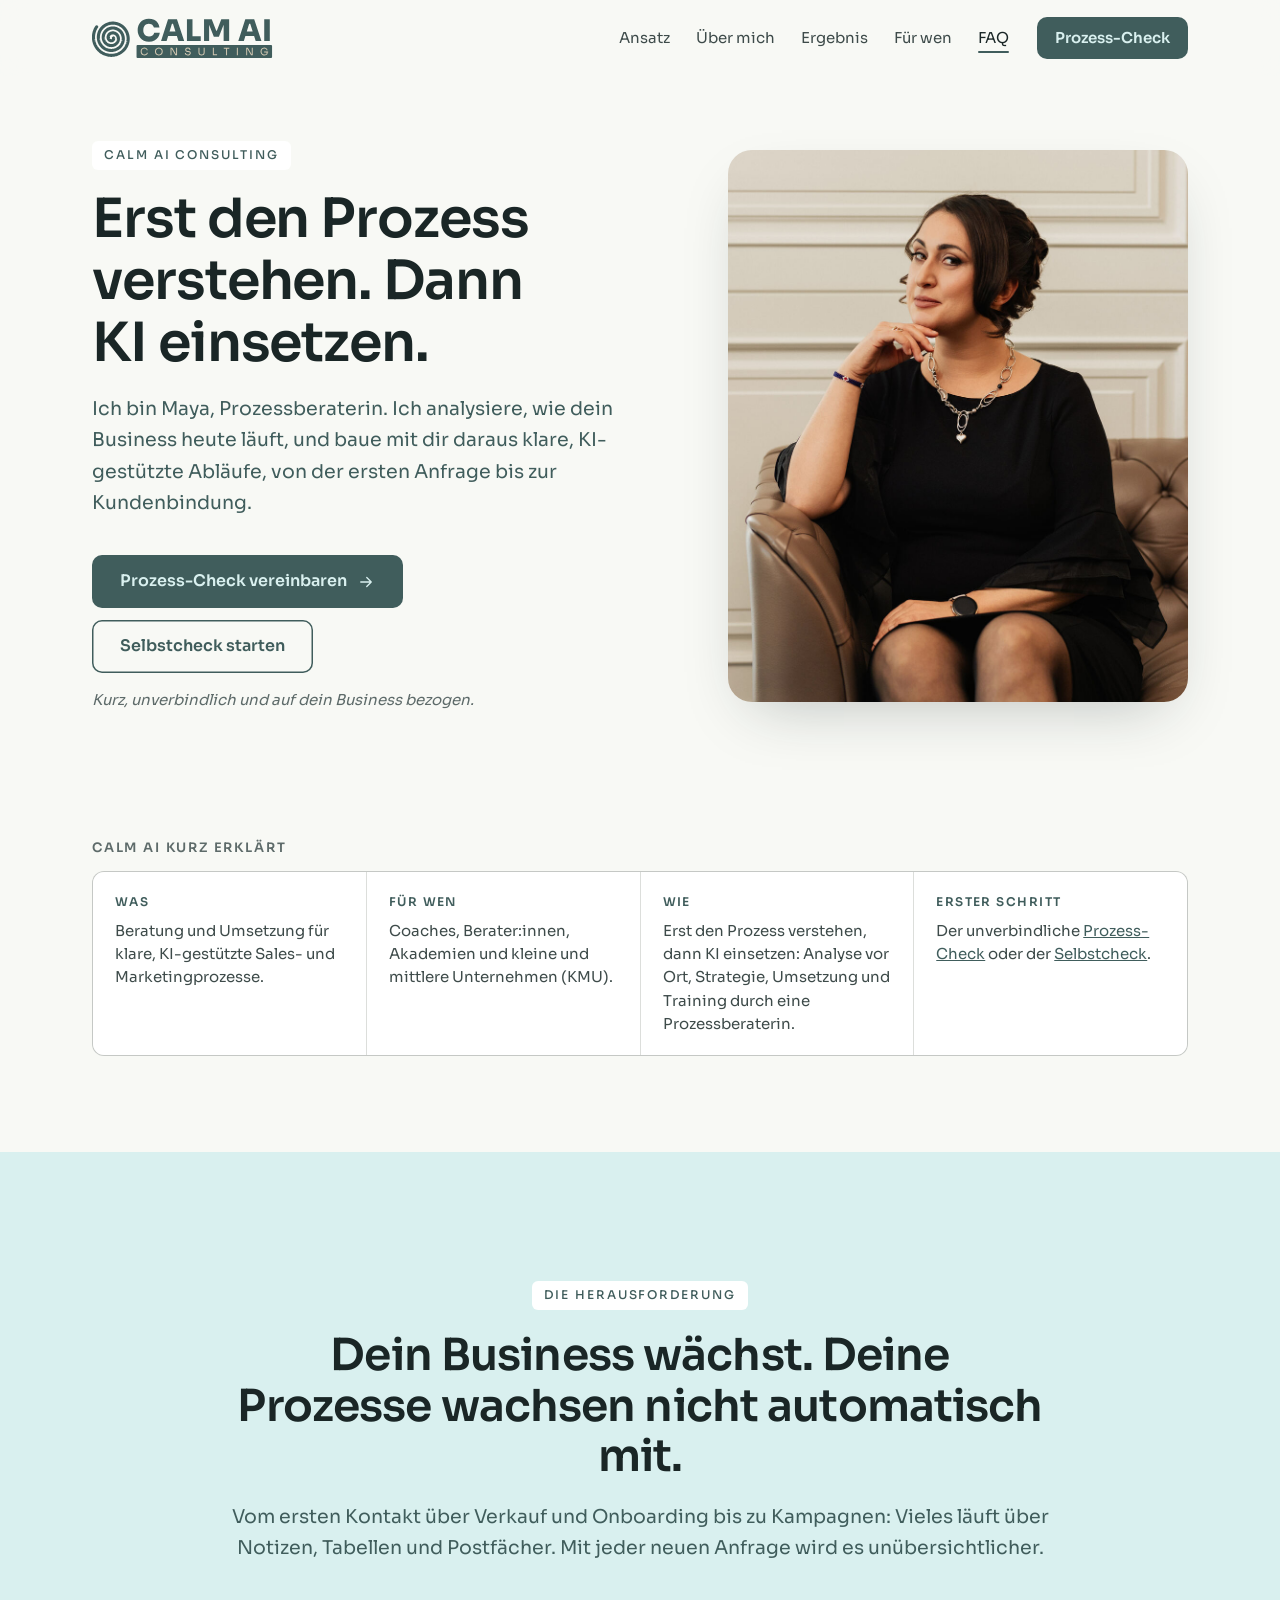
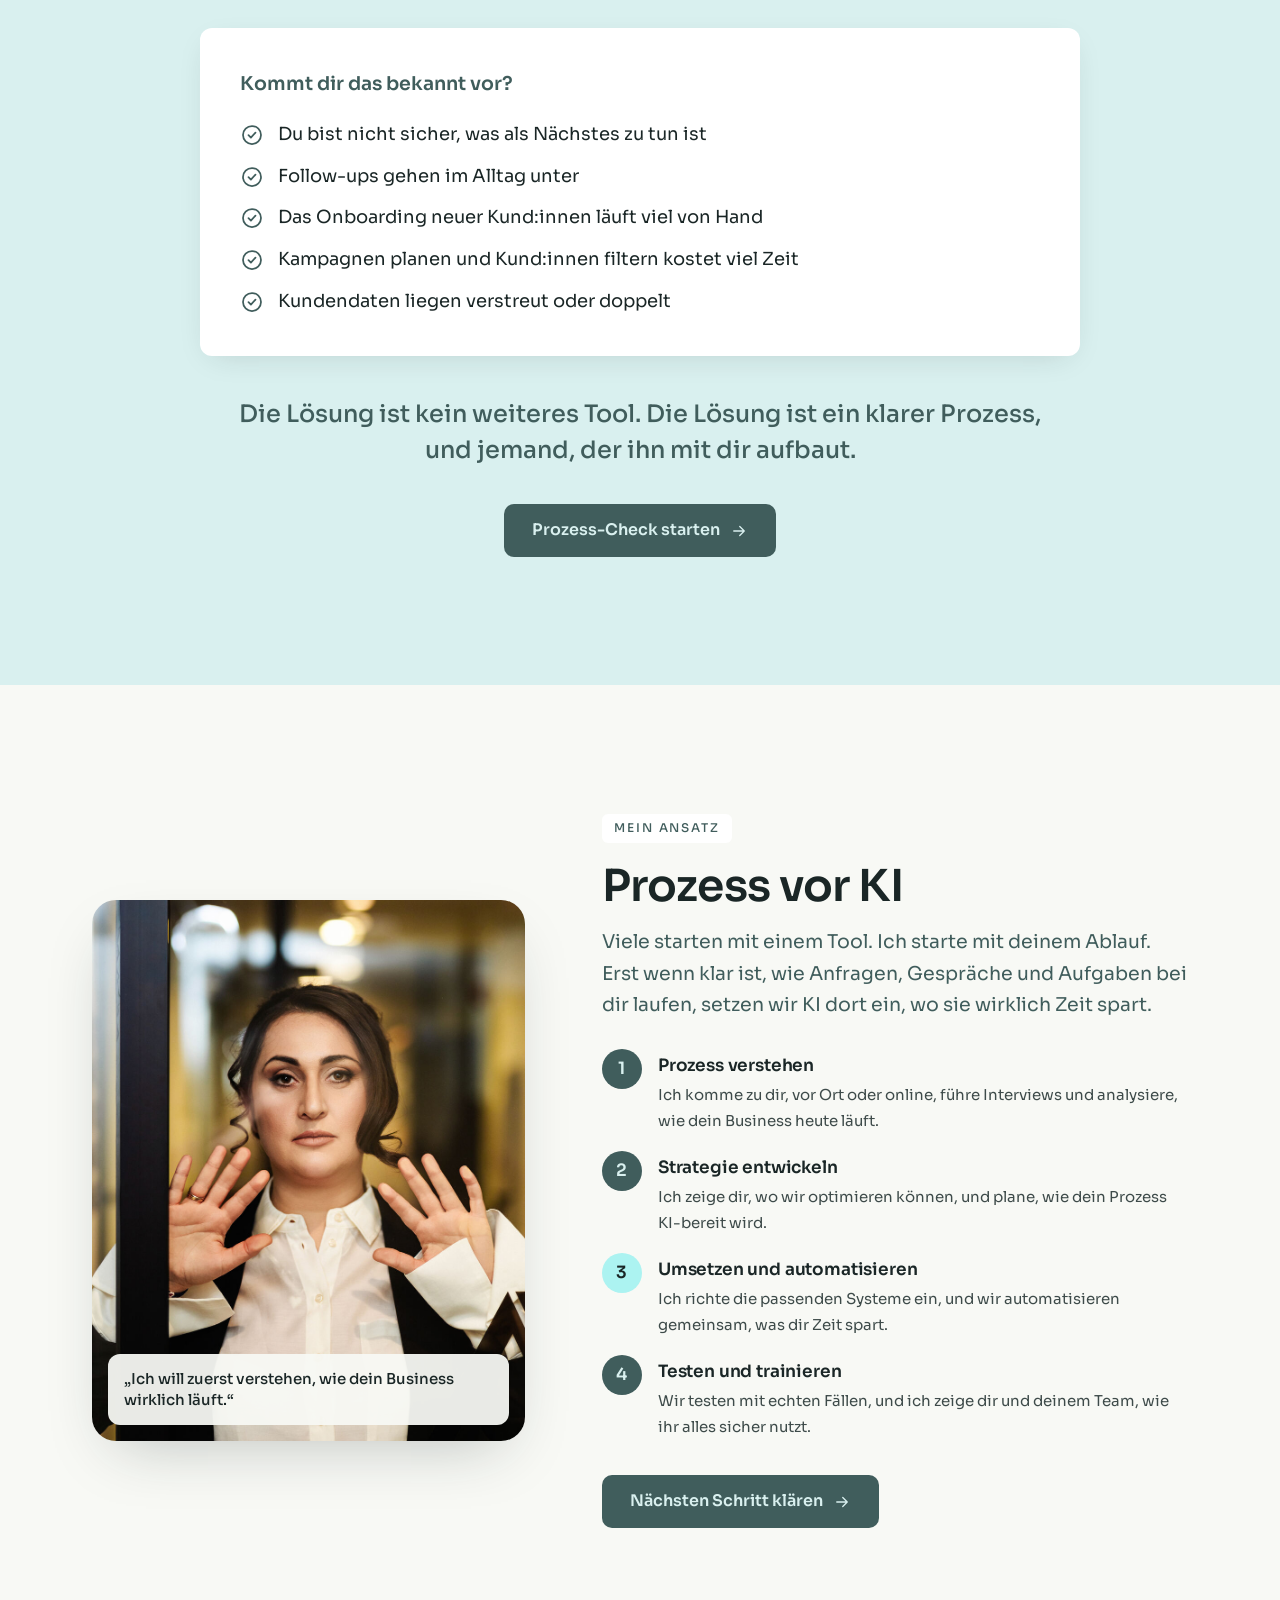
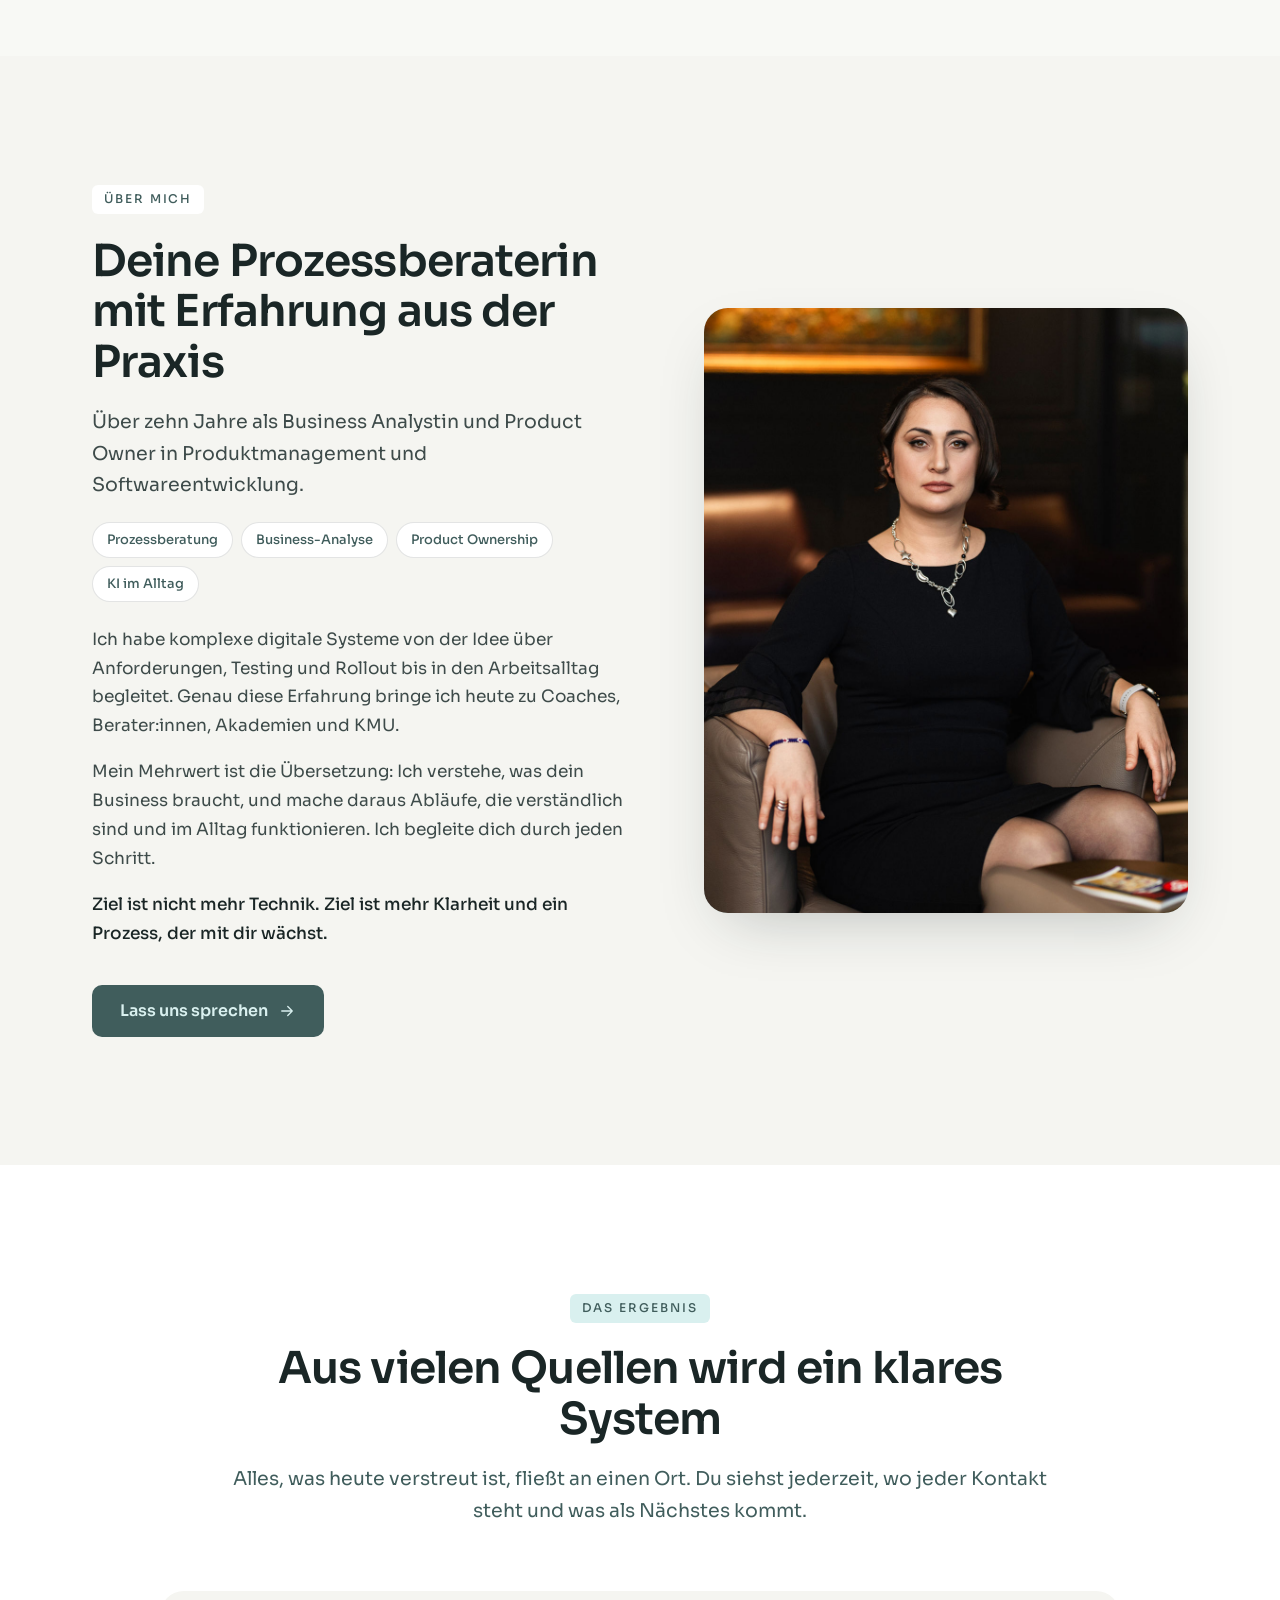
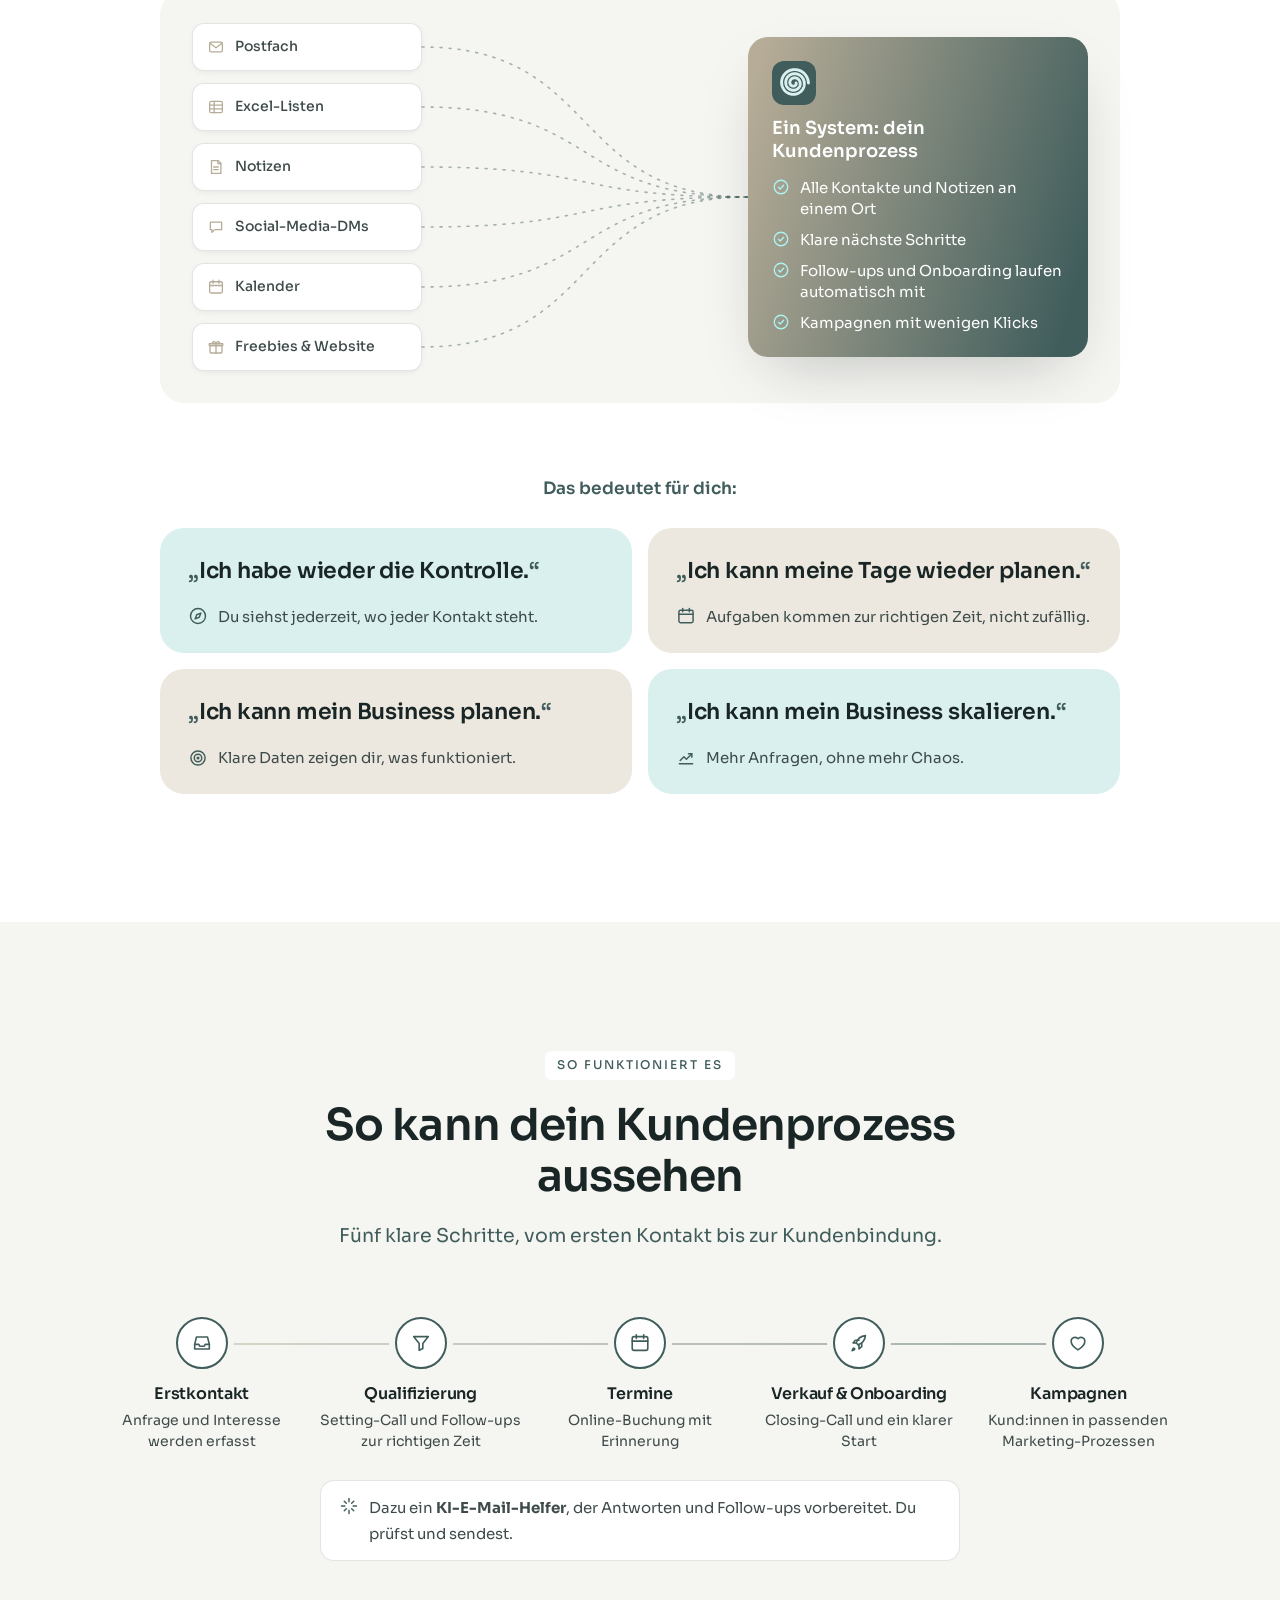
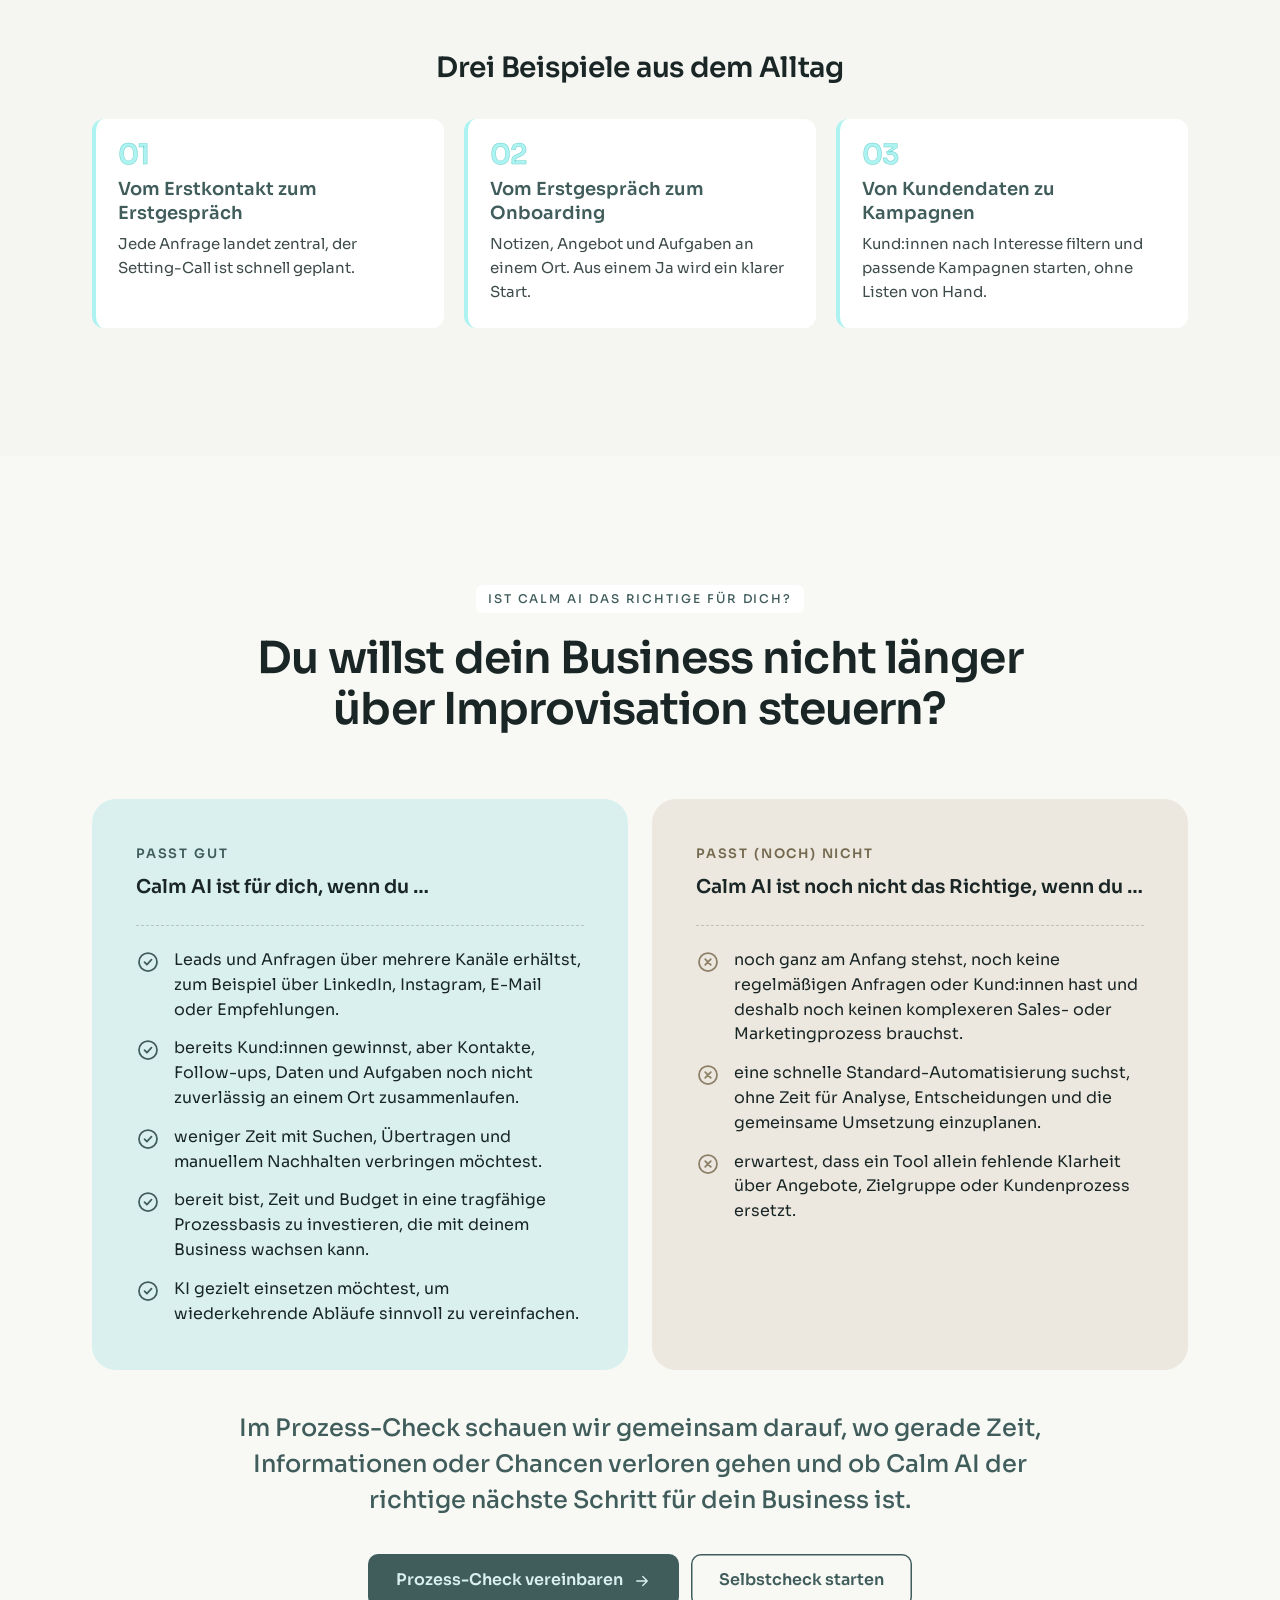
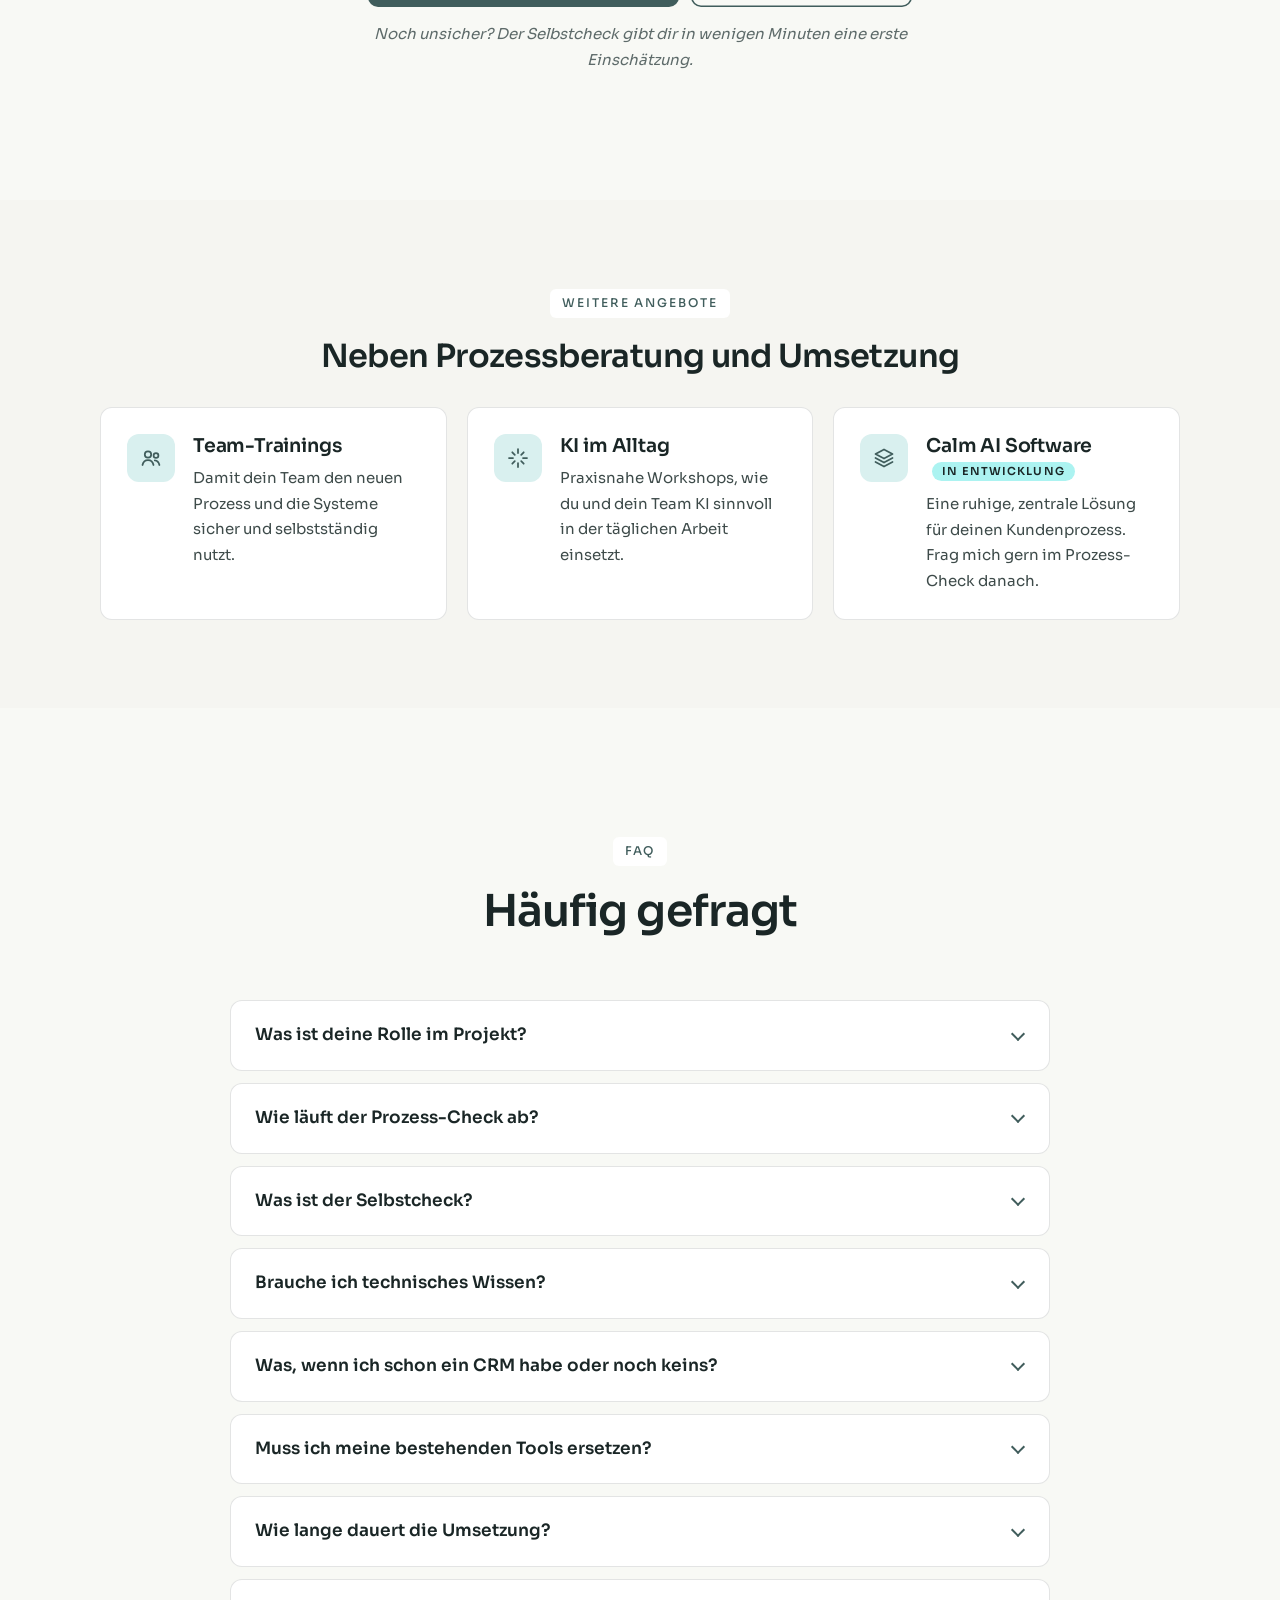
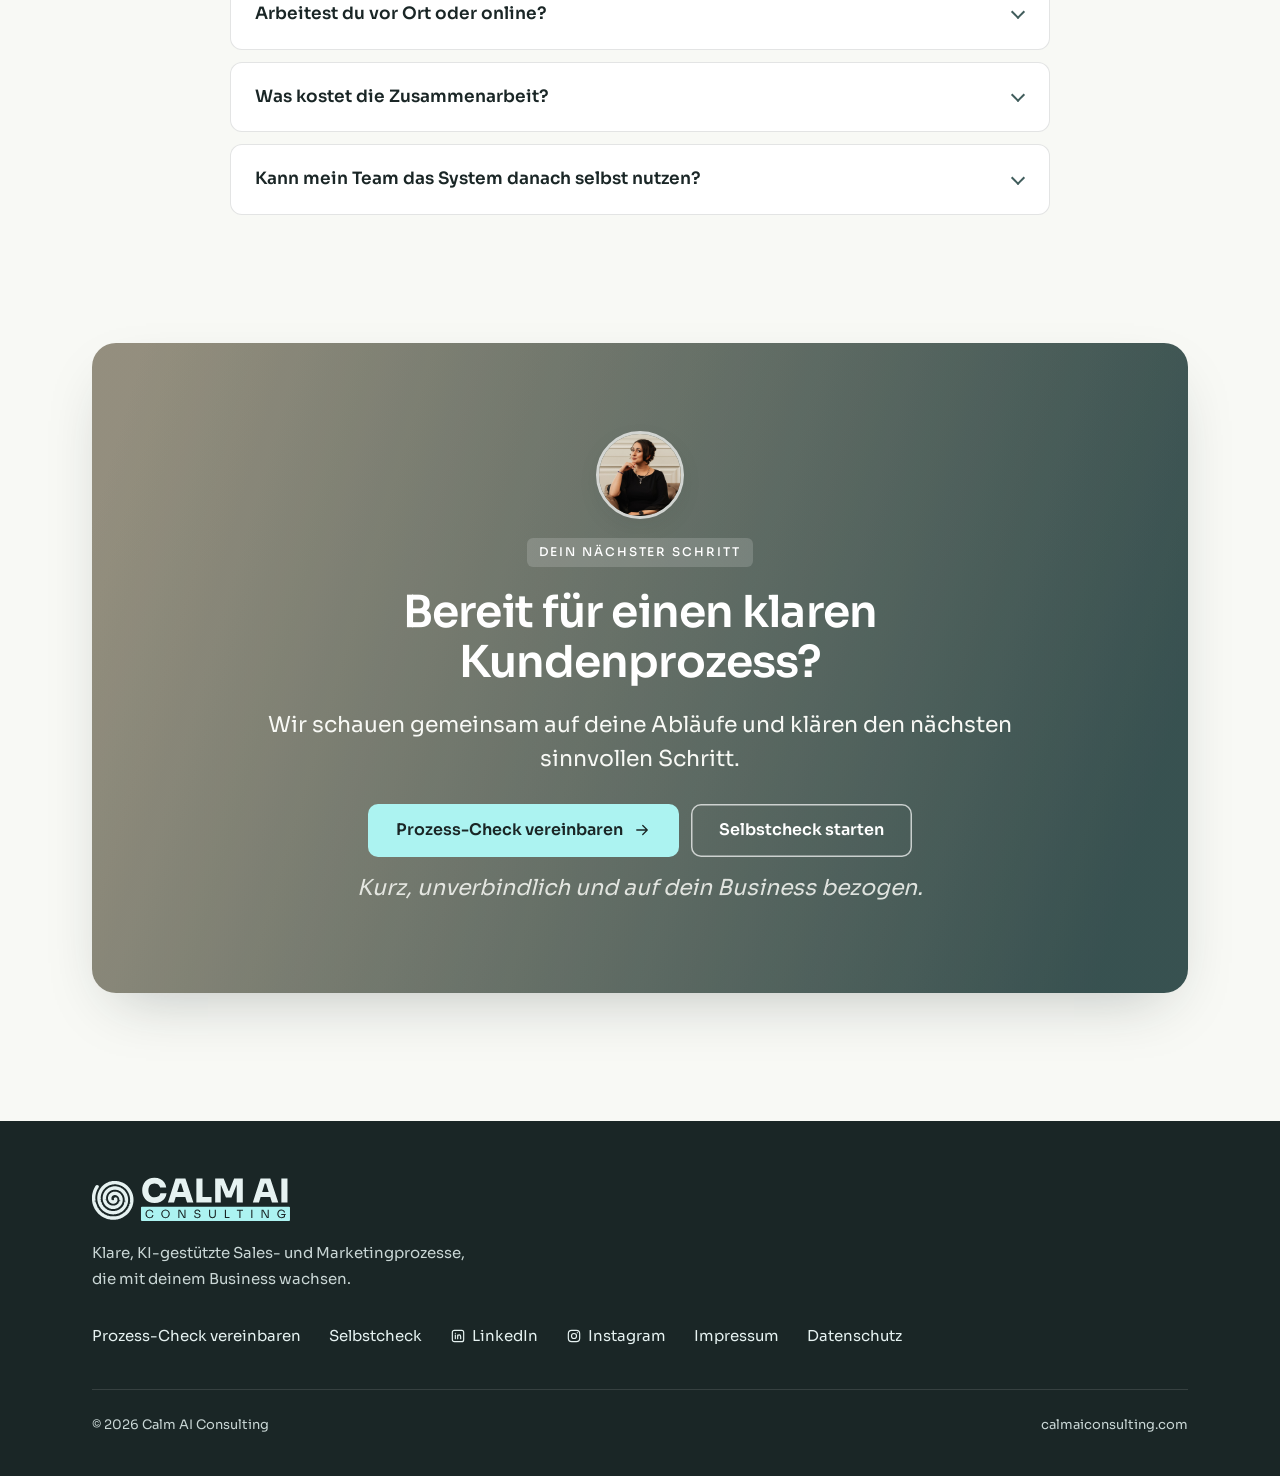
==== commit 7a09e834: "Calm AI: FAQ update (CRM yes or no, duration up to 12 weeks, on-site/online, cost) Co-Authored-By: C" ====
--- a/public/calm-ai/index.html
+++ b/public/calm-ai/index.html
@@ -189,10 +189,10 @@
     },
     {
      "@type": "Question",
-     "name": "Was, wenn ich noch nie mit einem CRM gearbeitet habe?",
-     "acceptedAnswer": {
-      "@type": "Answer",
-      "text": "Das ist kein Problem. Wir starten bei deinen bestehenden Abläufen, und im Training lernst du oder dein Team, das System sicher zu nutzen."
+     "name": "Was, wenn ich schon ein CRM habe oder noch keins?",
+     "acceptedAnswer": {
+      "@type": "Answer",
+      "text": "Beides ist in Ordnung. Nutzt du schon ein CRM, schauen wir, ob es wirklich zu deinem Prozess passt. Oft lässt es sich optimieren, und wenn nicht, baue ich dir ein passendes Tool. Hast du noch keins, starten wir bei deinen bestehenden Abläufen und finden die passende Lösung."
      }
     },
     {
@@ -200,7 +200,7 @@
      "name": "Muss ich meine bestehenden Tools ersetzen?",
      "acceptedAnswer": {
       "@type": "Answer",
-      "text": "Nicht unbedingt. Bestehende Tools beziehen wir ein, wenn sie sinnvoll sind. Ziel ist ein klarer Prozess, nicht ein weiteres Tool."
+      "text": "Nein. Bestehende Tools beziehen wir ein, wenn sie sinnvoll sind. Ziel ist ein klarer Prozess, nicht ein weiteres Tool."
      }
     },
     {
@@ -208,7 +208,23 @@
      "name": "Wie lange dauert die Umsetzung?",
      "acceptedAnswer": {
       "@type": "Answer",
-      "text": "Das hängt vom Umfang deiner Prozesse und der gewünschten Automatisierung ab. Typischerweise dauert ein Projekt mit Analyse, Umsetzung, Testing und Training etwa 6 bis 12 Wochen. Im Prozess-Check bekommst du eine erste Einschätzung."
+      "text": "Je nach Projektgröße bis zu 12 Wochen, mit Analyse, Strategie, Umsetzung, Testing und Training. Im Prozess-Check bekommst du eine erste Einschätzung."
+     }
+    },
+    {
+     "@type": "Question",
+     "name": "Arbeitest du vor Ort oder online?",
+     "acceptedAnswer": {
+      "@type": "Answer",
+      "text": "Beides. Für die Analyse komme ich gern zu dir vor Ort und führe Interviews mit dir und deinem Team. Strategie, Umsetzung und Training laufen dann je nach Wunsch vor Ort oder online."
+     }
+    },
+    {
+     "@type": "Question",
+     "name": "Was kostet die Zusammenarbeit?",
+     "acceptedAnswer": {
+      "@type": "Answer",
+      "text": "Das hängt vom Umfang deines Prozesses ab. Nach dem Prozess-Check bekommst du ein klares Angebot, damit du genau weißt, was dich erwartet."
      }
     },
     {
@@ -579,16 +595,24 @@
             <div><p>Nein. Ich übernehme die technische Konzeption und Einrichtung. Du bringst das Wissen über dein Business mit, und ich übersetze es in einen Prozess, den du und dein Team im Alltag verstehen und nutzen könnt.</p></div>
           </details>
           <details>
-            <summary>Was, wenn ich noch nie mit einem CRM gearbeitet habe?</summary>
-            <div><p>Das ist kein Problem. Wir starten bei deinen bestehenden Abläufen, und im Training lernst du oder dein Team, das System sicher zu nutzen.</p></div>
+            <summary>Was, wenn ich schon ein CRM habe oder noch keins?</summary>
+            <div><p>Beides ist in Ordnung. Nutzt du schon ein CRM, schauen wir, ob es wirklich zu deinem Prozess passt. Oft lässt es sich optimieren, und wenn nicht, baue ich dir ein passendes Tool. Hast du noch keins, starten wir bei deinen bestehenden Abläufen und finden die passende Lösung.</p></div>
           </details>
           <details>
             <summary>Muss ich meine bestehenden Tools ersetzen?</summary>
-            <div><p>Nicht unbedingt. Bestehende Tools beziehen wir ein, wenn sie sinnvoll sind. Ziel ist ein klarer Prozess, nicht ein weiteres Tool.</p></div>
+            <div><p>Nein. Bestehende Tools beziehen wir ein, wenn sie sinnvoll sind. Ziel ist ein klarer Prozess, nicht ein weiteres Tool.</p></div>
           </details>
           <details>
             <summary>Wie lange dauert die Umsetzung?</summary>
-            <div><p>Das hängt vom Umfang deiner Prozesse und der gewünschten Automatisierung ab. Typischerweise dauert ein Projekt mit Analyse, Umsetzung, Testing und Training etwa 6 bis 12 Wochen. Im Prozess-Check bekommst du eine erste Einschätzung.</p></div>
+            <div><p>Je nach Projektgröße bis zu 12 Wochen, mit Analyse, Strategie, Umsetzung, Testing und Training. Im Prozess-Check bekommst du eine erste Einschätzung.</p></div>
+          </details>
+          <details>
+            <summary>Arbeitest du vor Ort oder online?</summary>
+            <div><p>Beides. Für die Analyse komme ich gern zu dir vor Ort und führe Interviews mit dir und deinem Team. Strategie, Umsetzung und Training laufen dann je nach Wunsch vor Ort oder online.</p></div>
+          </details>
+          <details>
+            <summary>Was kostet die Zusammenarbeit?</summary>
+            <div><p>Das hängt vom Umfang deines Prozesses ab. Nach dem Prozess-Check bekommst du ein klares Angebot, damit du genau weißt, was dich erwartet.</p></div>
           </details>
           <details>
             <summary>Kann mein Team das System danach selbst nutzen?</summary>
